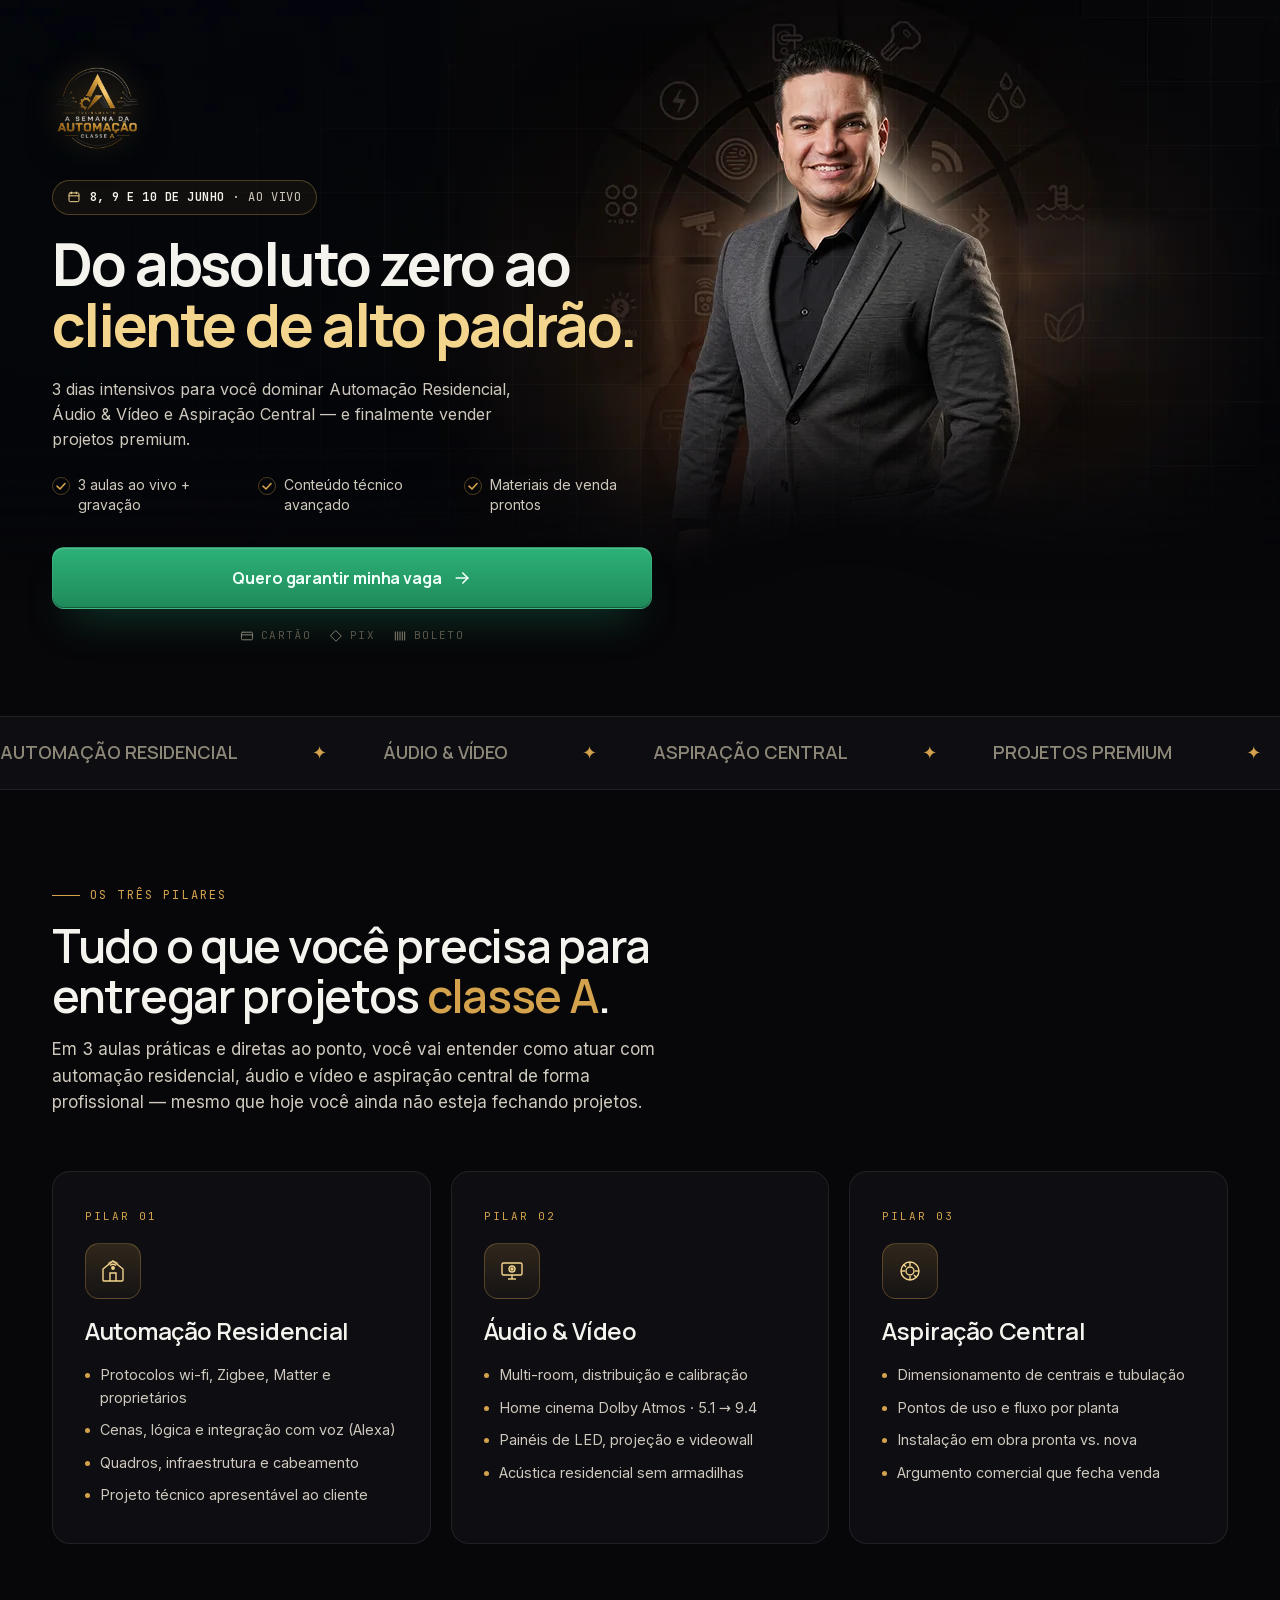
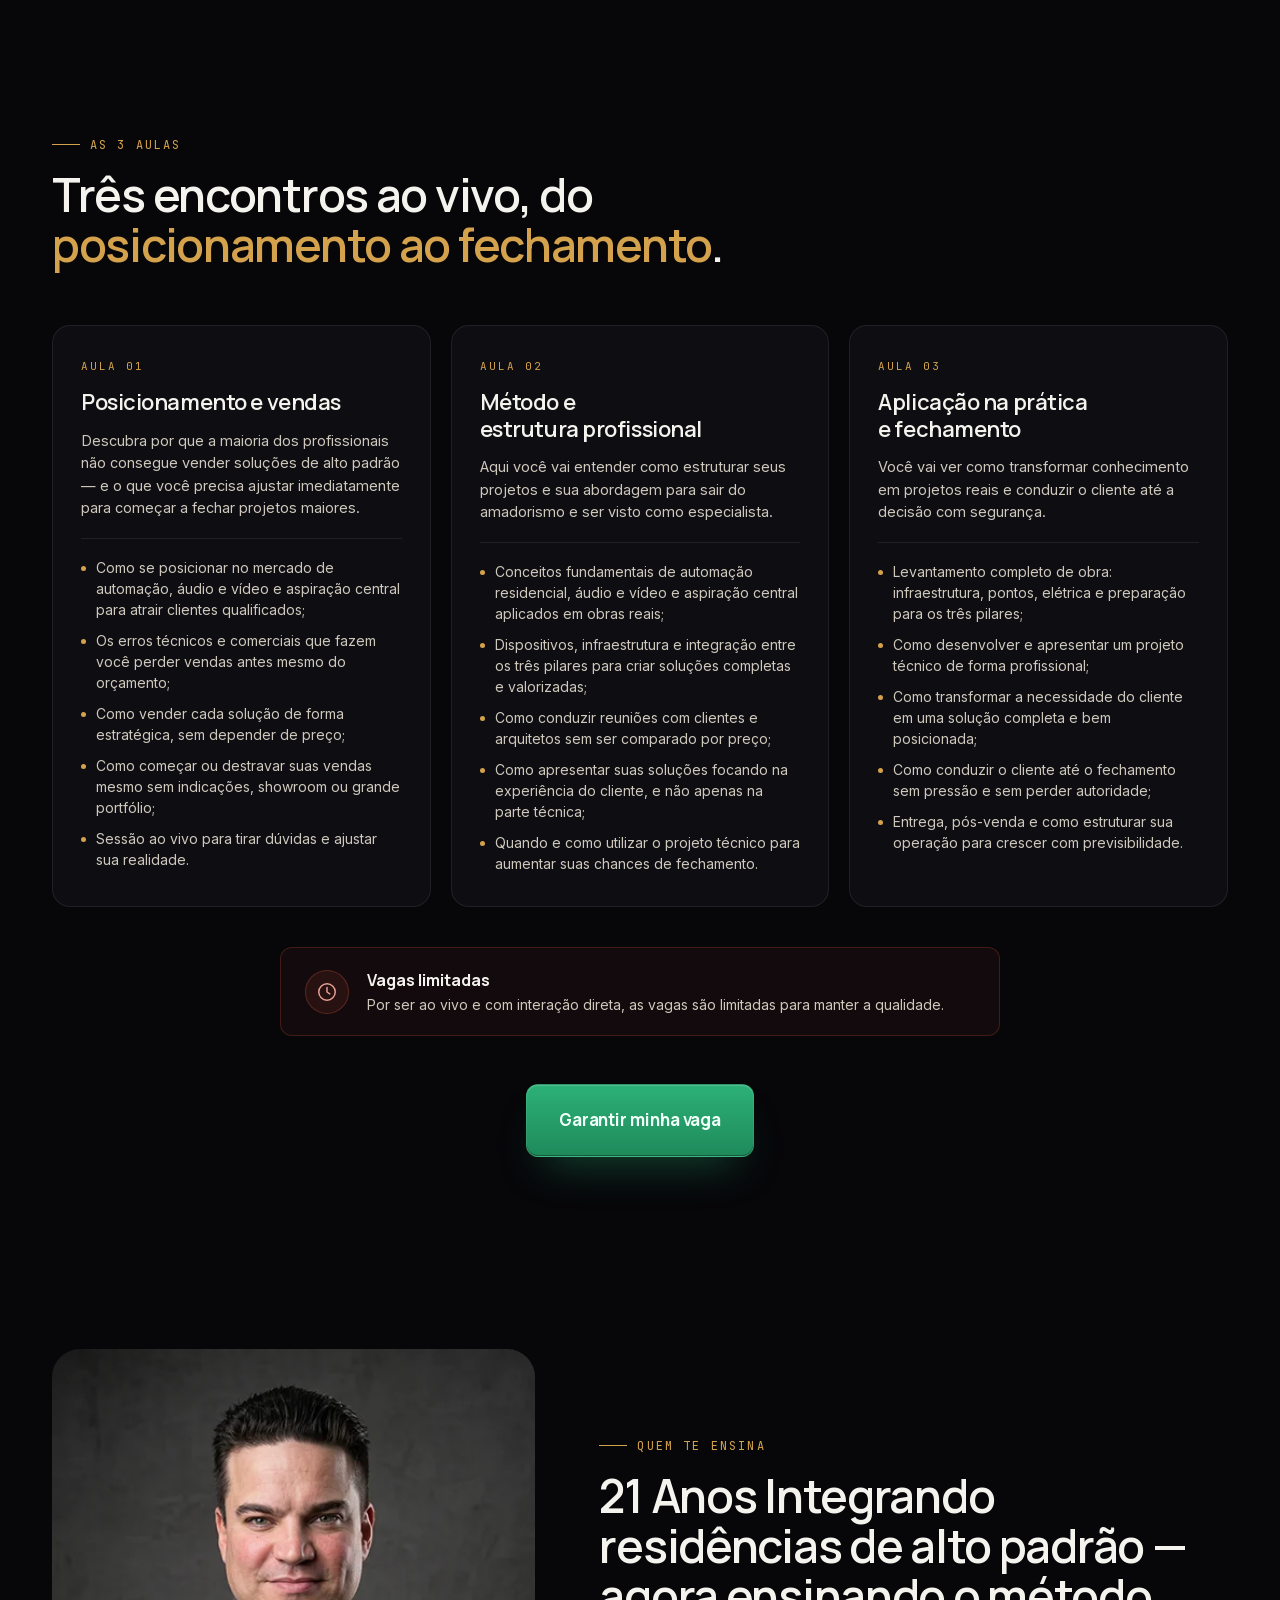
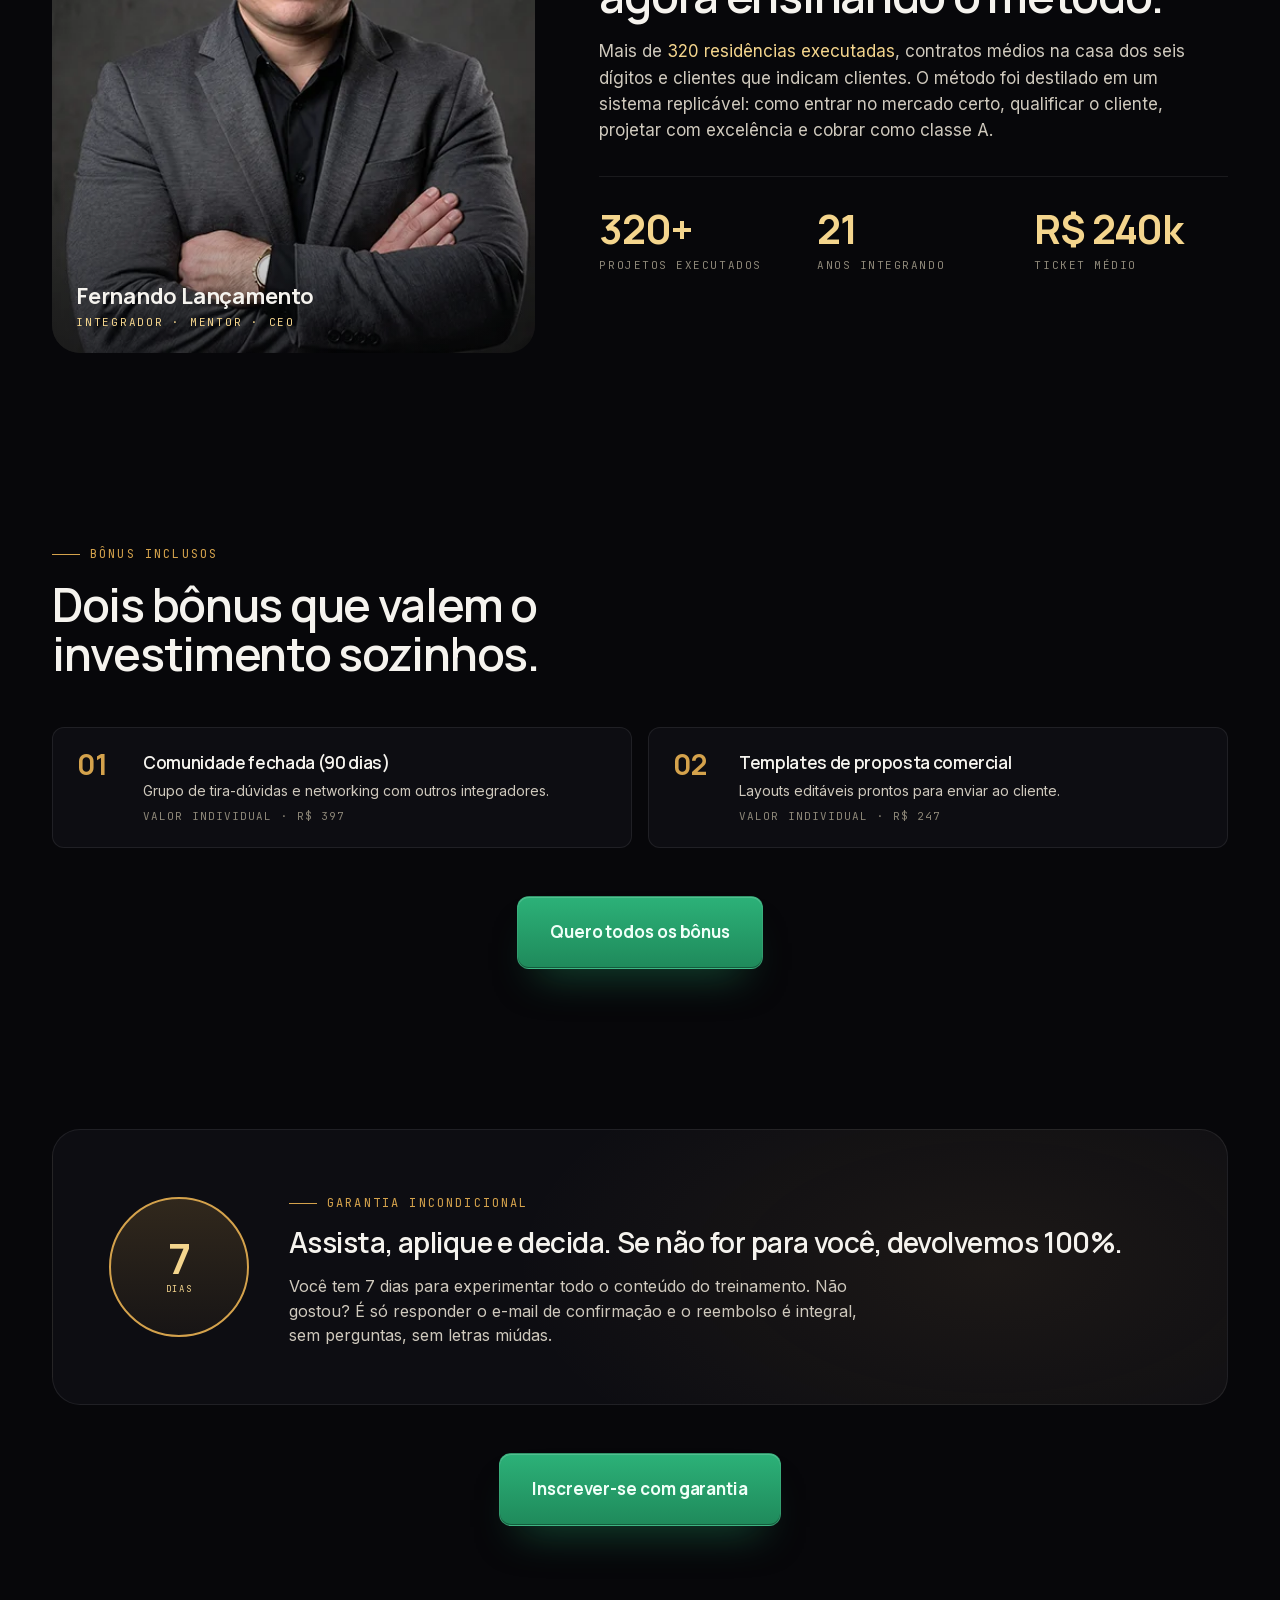
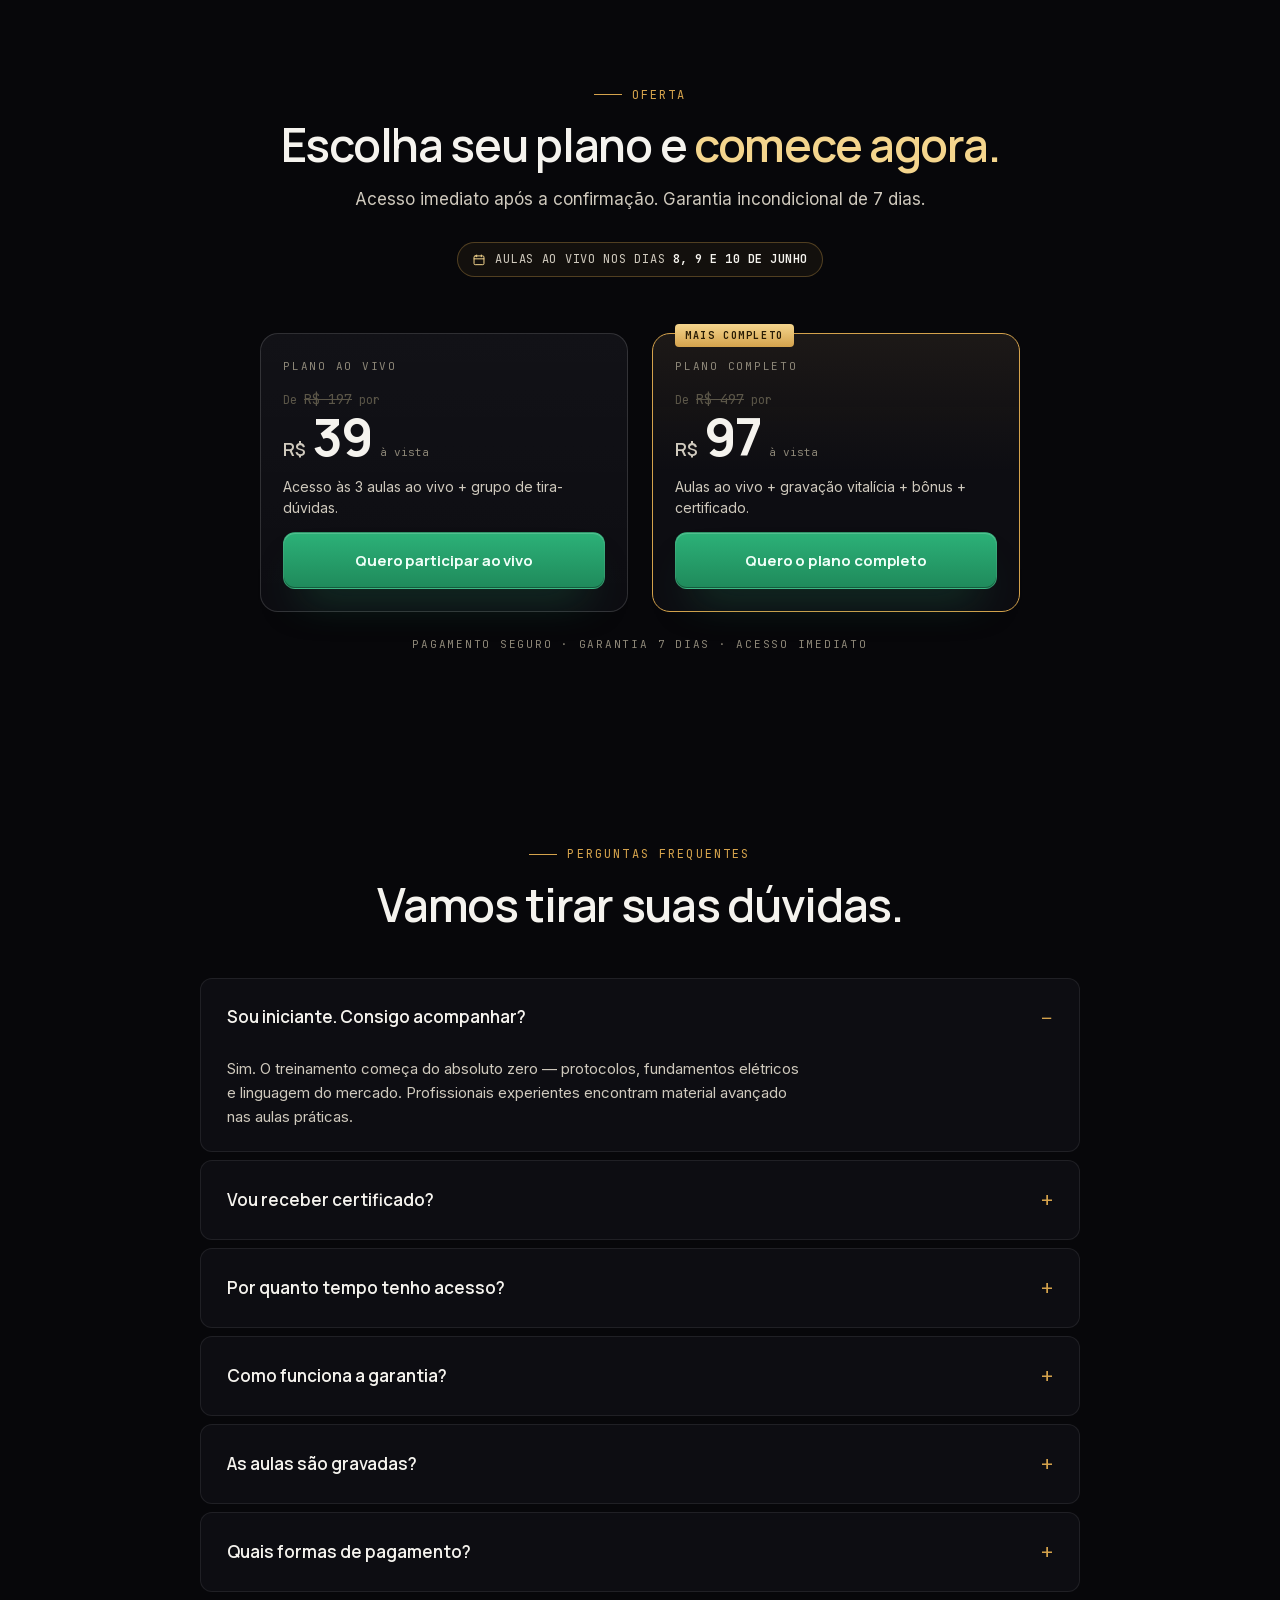
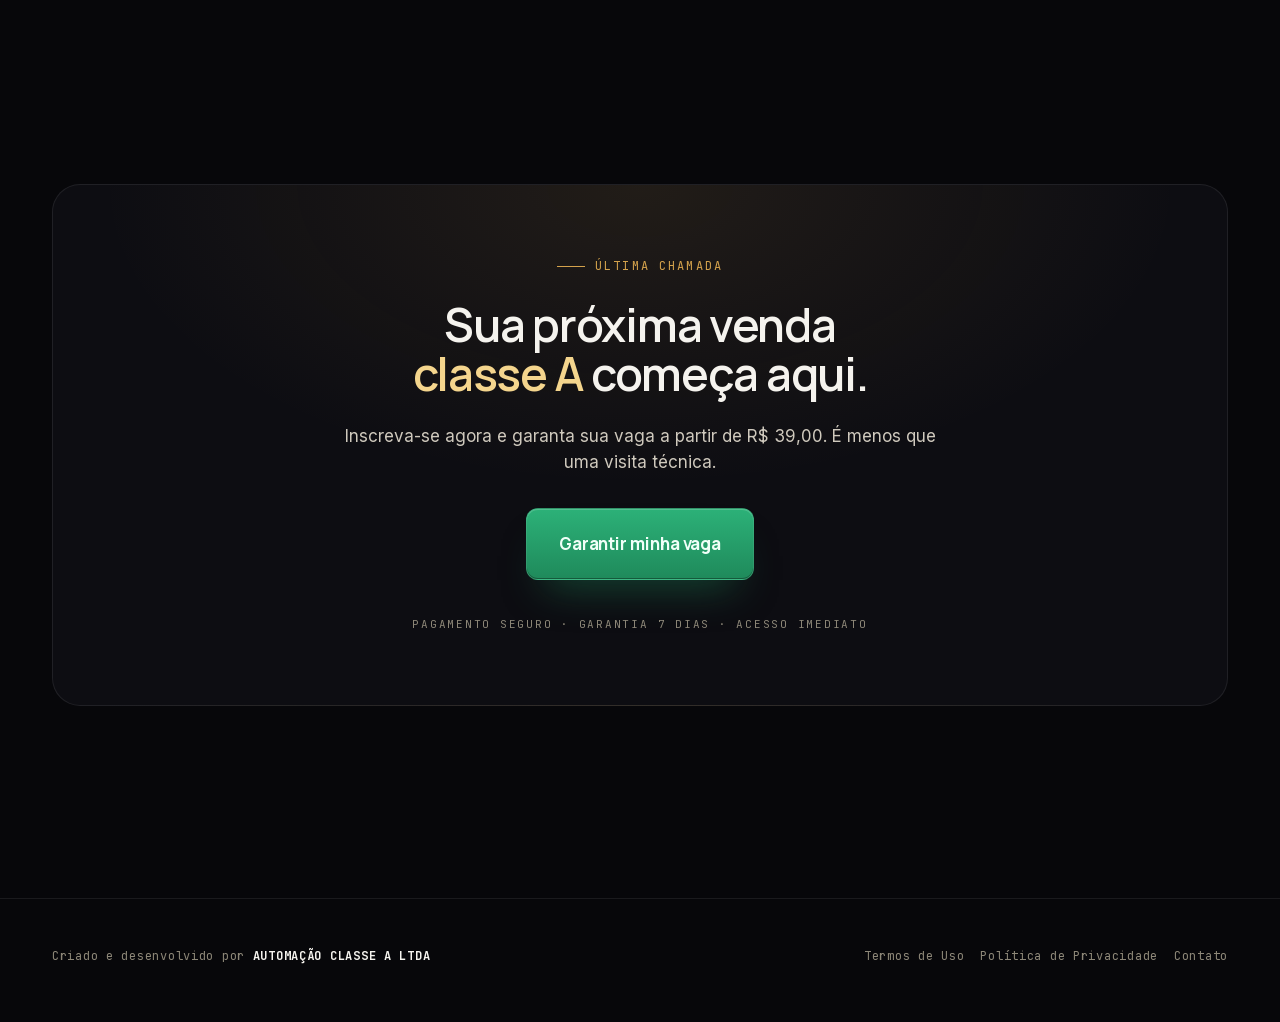
==== index.html @ 204bef61 "chore: update pages and thank you page" ====
<!doctype html>
<html lang="pt-BR" data-theme="dark">

<head>
  <meta charset="utf-8" />
  <meta name="viewport" content="width=device-width, initial-scale=1" />
  <title>Semana da Automação Classe A · Treinamento ao vivo</title>

  <!-- Meta Pixel Code -->
  <script>
    !function (f, b, e, v, n, t, s) {
      if (f.fbq) return; n = f.fbq = function () {
        n.callMethod ?
          n.callMethod.apply(n, arguments) : n.queue.push(arguments)
      };
      if (!f._fbq) f._fbq = n; n.push = n; n.loaded = !0; n.version = '2.0';
      n.queue = []; t = b.createElement(e); t.async = !0;
      t.src = v; s = b.getElementsByTagName(e)[0];
      s.parentNode.insertBefore(t, s)
    }(window, document, 'script',
      'https://connect.facebook.net/en_US/fbevents.js');
    fbq('init', '855034380426900');
    fbq('track', 'PageView');
  </script>
  <noscript><img height="1" width="1" style="display:none"
      src="https://www.facebook.com/tr?id=855034380426900&ev=PageView&noscript=1" alt="" /></noscript>
  <!-- End Meta Pixel Code -->

  <link rel="preload" href="fonts/manrope-latin.woff2" as="font" type="font/woff2" crossorigin />
  <link rel="preload" href="fonts/inter-latin.woff2" as="font" type="font/woff2" crossorigin />
  <link rel="preload" href="fonts/jetbrainsmono-latin.woff2" as="font" type="font/woff2" crossorigin />

  <link rel="stylesheet" href="styles.css" />
</head>

<body>

  <!-- ==================== HERO ==================== -->
  <section class="hero" data-screen-label="01 Hero">
    <div class="hero-bg"></div>
    <div class="hero-grid-overlay"></div>
    <div class="container">
      <div class="hero-inner">

        <div class="hero-copy">
          <div class="hero-top-row">
            <div class="hero-mark">
              <img src="uploads/logo-automacaoclassea.webp" alt="A Semana da Automação Classe A — Treinamento" />
            </div>
          </div>

          <div class="event-date" role="text" aria-label="Datas do evento: 8, 9 e 10 de junho, ao vivo">
            <svg viewBox="0 0 24 24" width="14" height="14" fill="none" stroke="currentColor" stroke-width="1.7"
              stroke-linecap="round" stroke-linejoin="round" aria-hidden="true">
              <rect x="3.5" y="5" width="17" height="15" rx="2" />
              <path d="M3.5 10 H20.5" />
              <path d="M8 3.5 V6.5" />
              <path d="M16 3.5 V6.5" />
            </svg>
            <span><strong>8, 9 e 10 de junho</strong> · ao vivo</span>
          </div>

          <h1 class="hero-title">
            Do absoluto zero ao <span class="gold">cliente de alto padrão.</span>
          </h1>

          <p class="hero-lead">
            3 dias intensivos para você dominar Automação Residencial, Áudio &amp; Vídeo e Aspiração Central — e
            finalmente vender projetos premium.
          </p>

          <ul class="hero-bullets" aria-label="O que você recebe">
            <li>
              <svg width="18" height="18" viewBox="0 0 18 18" fill="none" aria-hidden="true">
                <circle cx="9" cy="9" r="8.5" stroke="currentColor" stroke-opacity="0.35"></circle>
                <path d="M5 9.2 L8 12 L13 6.5" stroke="currentColor" stroke-width="1.6" stroke-linecap="round"
                  stroke-linejoin="round"></path>
              </svg>
              <span>3 aulas ao vivo + gravação</span>
            </li>
            <li>
              <svg width="18" height="18" viewBox="0 0 18 18" fill="none" aria-hidden="true">
                <circle cx="9" cy="9" r="8.5" stroke="currentColor" stroke-opacity="0.35"></circle>
                <path d="M5 9.2 L8 12 L13 6.5" stroke="currentColor" stroke-width="1.6" stroke-linecap="round"
                  stroke-linejoin="round"></path>
              </svg>
              <span>Conteúdo técnico avançado</span>
            </li>
            <li>
              <svg width="18" height="18" viewBox="0 0 18 18" fill="none" aria-hidden="true">
                <circle cx="9" cy="9" r="8.5" stroke="currentColor" stroke-opacity="0.35"></circle>
                <path d="M5 9.2 L8 12 L13 6.5" stroke="currentColor" stroke-width="1.6" stroke-linecap="round"
                  stroke-linejoin="round"></path>
              </svg>
              <span>Materiais de venda prontos</span>
            </li>
          </ul>

          <a href="#oferta" class="btn btn-primary hero-btn">
            <span>Quero garantir minha vaga</span>
            <svg viewBox="0 0 24 24" width="20" height="20" fill="none" stroke="currentColor" stroke-width="2"
              stroke-linecap="round" stroke-linejoin="round" aria-hidden="true">
              <path d="M5 12 H19" />
              <path d="M13 6 L19 12 L13 18" />
            </svg>
          </a>

          <ul class="hero-payments" aria-label="Formas de pagamento">
            <li>
              <svg viewBox="0 0 24 24" width="14" height="14" fill="none" stroke="currentColor" stroke-width="1.6"
                stroke-linecap="round" stroke-linejoin="round" aria-hidden="true">
                <rect x="2.5" y="5.5" width="19" height="13" rx="2" />
                <path d="M2.5 10 H21.5" />
              </svg>
              Cartão
            </li>
            <li>
              <svg viewBox="0 0 24 24" width="14" height="14" fill="none" stroke="currentColor" stroke-width="1.6"
                stroke-linecap="round" stroke-linejoin="round" aria-hidden="true">
                <path d="M12 3 L21 12 L12 21 L3 12 Z" />
              </svg>
              Pix
            </li>
            <li>
              <svg viewBox="0 0 24 24" width="14" height="14" fill="none" stroke="currentColor" stroke-width="1.6"
                stroke-linecap="round" stroke-linejoin="round" aria-hidden="true">
                <path d="M4 5 V19" />
                <path d="M8 5 V19" />
                <path d="M12 5 V19" />
                <path d="M16 5 V19" />
                <path d="M20 5 V19" />
              </svg>
              Boleto
            </li>
          </ul>

        </div>
      </div>
    </div>
  </section>

  <!-- ==================== STRIP ==================== -->
  <div class="strip">
    <div class="strip-track">
      <span class="strip-item">AUTOMAÇÃO RESIDENCIAL</span>
      <span class="strip-item">ÁUDIO &amp; VÍDEO</span>
      <span class="strip-item">ASPIRAÇÃO CENTRAL</span>
      <span class="strip-item">PROJETOS PREMIUM</span>
      <span class="strip-item">CLIENTES ALTO PADRÃO</span>
      <span class="strip-item">INTEGRAÇÃO TÉCNICA</span>
      <span class="strip-item">AUTOMAÇÃO RESIDENCIAL</span>
      <span class="strip-item">ÁUDIO &amp; VÍDEO</span>
      <span class="strip-item">ASPIRAÇÃO CENTRAL</span>
      <span class="strip-item">PROJETOS PREMIUM</span>
      <span class="strip-item">CLIENTES ALTO PADRÃO</span>
      <span class="strip-item">INTEGRAÇÃO TÉCNICA</span>
    </div>
  </div>

  <!-- ==================== PILLARS ==================== -->
  <section class="section" id="pilares" data-screen-label="02 Pilares">
    <div class="container">
      <div class="section-head">
        <span class="eyebrow">Os três pilares</span>
        <h2>Tudo o que você precisa para entregar projetos <span class="gold-soft">classe A</span>.</h2>
        <p class="lead">Em 3 aulas práticas e diretas ao ponto, você vai entender como atuar com automação residencial,
          áudio e vídeo e aspiração central de forma profissional — mesmo que hoje você ainda não esteja fechando
          projetos.</p>
      </div>

      <div class="pillars">

        <div class="pillar">
          <div class="pillar-num">PILAR 01</div>
          <div class="pillar-icon">
            <svg width="28" height="28" viewBox="0 0 28 28" fill="none" stroke="currentColor" stroke-width="1.4">
              <path d="M4 12 L14 4 L24 12 V23 a1 1 0 0 1 -1 1 H5 a1 1 0 0 1 -1 -1 z"></path>
              <path d="M11 24 V16 H17 V24"></path>
              <circle cx="14" cy="11" r="1.2" fill="currentColor"></circle>
              <path d="M11 8.5 q3 -2.5 6 0"></path>
              <path d="M9 6.5 q5 -4 10 0" opacity="0.6"></path>
            </svg>
          </div>
          <h3>Automação Residencial</h3>
          <ul>
            <li>Protocolos wi-fi, Zigbee, Matter e proprietários</li>
            <li>Cenas, lógica e integração com voz (Alexa)</li>
            <li>Quadros, infraestrutura e cabeamento</li>
            <li>Projeto técnico apresentável ao cliente</li>
          </ul>
        </div>

        <div class="pillar">
          <div class="pillar-num">PILAR 02</div>
          <div class="pillar-icon">
            <svg width="28" height="28" viewBox="0 0 28 28" fill="none" stroke="currentColor" stroke-width="1.4">
              <rect x="4" y="6" width="20" height="12" rx="1.5"></rect>
              <path d="M10 22 H18"></path>
              <path d="M14 18 V22"></path>
              <circle cx="14" cy="12" r="3"></circle>
              <path d="M14 12 m-1 0 a1 1 0 1 0 2 0 a1 1 0 1 0 -2 0" fill="currentColor"></path>
            </svg>
          </div>
          <h3>Áudio &amp; Vídeo</h3>
          <ul>
            <li>Multi-room, distribuição e calibração</li>
            <li>Home cinema Dolby Atmos · 5.1 → 9.4</li>
            <li>Painéis de LED, projeção e videowall</li>
            <li>Acústica residencial sem armadilhas</li>
          </ul>
        </div>

        <div class="pillar">
          <div class="pillar-num">PILAR 03</div>
          <div class="pillar-icon">
            <svg width="28" height="28" viewBox="0 0 28 28" fill="none" stroke="currentColor" stroke-width="1.4">
              <circle cx="14" cy="14" r="9"></circle>
              <circle cx="14" cy="14" r="4"></circle>
              <path d="M14 5 V9"></path>
              <path d="M14 19 V23"></path>
              <path d="M5 14 H9"></path>
              <path d="M19 14 H23"></path>
              <path d="M7.5 7.5 L10 10"></path>
              <path d="M18 18 L20.5 20.5"></path>
            </svg>
          </div>
          <h3>Aspiração Central</h3>
          <ul>
            <li>Dimensionamento de centrais e tubulação</li>
            <li>Pontos de uso e fluxo por planta</li>
            <li>Instalação em obra pronta vs. nova</li>
            <li>Argumento comercial que fecha venda</li>
          </ul>
        </div>

      </div>
    </div>
  </section>

  <!-- ==================== AULAS ==================== -->
  <section class="section" id="aulas" data-screen-label="03 Aulas">
    <div class="container">
      <div class="section-head">
        <span class="eyebrow">As 3 aulas</span>
        <h2>Três encontros ao vivo, do <span class="gold-soft">posicionamento ao fechamento</span>.</h2>
      </div>

      <div class="aulas">

        <article class="aula">
          <div class="aula-num">AULA 01</div>
          <h3>Posicionamento e vendas</h3>
          <p class="aula-lead">
            Descubra por que a maioria dos profissionais não consegue vender soluções de alto padrão — e o que você
            precisa ajustar imediatamente para começar a fechar projetos maiores.
          </p>
          <ul>
            <li>Como se posicionar no mercado de automação, áudio e vídeo e aspiração central para atrair clientes
              qualificados;</li>
            <li>Os erros técnicos e comerciais que fazem você perder vendas antes mesmo do orçamento;</li>
            <li>Como vender cada solução de forma estratégica, sem depender de preço;</li>
            <li>Como começar ou destravar suas vendas mesmo sem indicações, showroom ou grande portfólio;</li>
            <li>Sessão ao vivo para tirar dúvidas e ajustar sua realidade.</li>
          </ul>
        </article>

        <article class="aula">
          <div class="aula-num">AULA 02</div>
          <h3>Método e estrutura profissional</h3>
          <p class="aula-lead">
            Aqui você vai entender como estruturar seus projetos e sua abordagem para sair do amadorismo e ser visto
            como especialista.
          </p>
          <ul>
            <li>Conceitos fundamentais de automação residencial, áudio e vídeo e aspiração central aplicados em obras
              reais;</li>
            <li>Dispositivos, infraestrutura e integração entre os três pilares para criar soluções completas e
              valorizadas;</li>
            <li>Como conduzir reuniões com clientes e arquitetos sem ser comparado por preço;</li>
            <li>Como apresentar suas soluções focando na experiência do cliente, e não apenas na parte técnica;</li>
            <li>Quando e como utilizar o projeto técnico para aumentar suas chances de fechamento.</li>
          </ul>
        </article>

        <article class="aula">
          <div class="aula-num">AULA 03</div>
          <h3>Aplicação na prática e fechamento</h3>
          <p class="aula-lead">
            Você vai ver como transformar conhecimento em projetos reais e conduzir o cliente até a decisão com
            segurança.
          </p>
          <ul>
            <li>Levantamento completo de obra: infraestrutura, pontos, elétrica e preparação para os três pilares;</li>
            <li>Como desenvolver e apresentar um projeto técnico de forma profissional;</li>
            <li>Como transformar a necessidade do cliente em uma solução completa e bem posicionada;</li>
            <li>Como conduzir o cliente até o fechamento sem pressão e sem perder autoridade;</li>
            <li>Entrega, pós-venda e como estruturar sua operação para crescer com previsibilidade.</li>
          </ul>
        </article>

      </div>

      <div class="vagas-limitadas" role="note">
        <div class="vagas-icon" aria-hidden="true">
          <svg width="22" height="22" viewBox="0 0 24 24" fill="none" stroke="currentColor" stroke-width="1.6"
            stroke-linecap="round" stroke-linejoin="round">
            <circle cx="12" cy="12" r="9" />
            <path d="M12 7 V12 L15 14" />
          </svg>
        </div>
        <div>
          <strong>Vagas limitadas</strong>
          <p>Por ser ao vivo e com interação direta, as vagas são limitadas para manter a qualidade.</p>
        </div>
      </div>

      <div class="section-cta">
        <a href="#oferta" class="btn btn-primary btn-lg">Garantir minha vaga</a>
      </div>
    </div>
  </section>

  <!-- ==================== ABOUT ==================== -->
  <section class="section" data-screen-label="04 Sobre">
    <div class="container">
      <div class="about-grid">
        <div class="instructor-stage square">
          <img class="instructor-img" src="uploads/fernando-almeida-automacoes-classe-a.webp" alt="Fernando Almeida" />
          <div class="instructor-caption">
            <div>
              <div class="name">Fernando Lançamento</div>
              <div class="title">Integrador · Mentor · CEO</div>
            </div>
          </div>
        </div>

        <div>
          <span class="eyebrow">Quem te ensina</span>
          <h2 style="margin-top: 16px;">21 Anos Integrando residências de alto padrão — agora ensinando o método.</h2>
          <p class="lead" style="margin-top: 18px;">
            Mais de <span class="gold">320 residências executadas</span>, contratos médios na casa dos seis dígitos e
            clientes que indicam clientes. O método foi destilado em um sistema replicável: como entrar no mercado
            certo, qualificar o cliente, projetar com excelência e cobrar como classe A.
          </p>
          <div class="stats">
            <div class="stat">
              <div class="v">320+</div>
              <div class="l">Projetos executados</div>
            </div>
            <div class="stat">
              <div class="v">21</div>
              <div class="l">Anos integrando</div>
            </div>
            <div class="stat">
              <div class="v">R$ 240k</div>
              <div class="l">Ticket médio</div>
            </div>
          </div>
        </div>
      </div>
    </div>
  </section>

  <!-- ==================== BONUS ==================== -->
  <section class="section" data-screen-label="05 Bônus">
    <div class="container">
      <div class="section-head">
        <span class="eyebrow">Bônus inclusos</span>
        <h2>Dois bônus que valem o investimento sozinhos.</h2>
      </div>
      <div class="bonus-grid">

        <div class="bonus">
          <div class="bonus-num">01</div>
          <div>
            <h4>Comunidade fechada (90 dias)</h4>
            <p style="font-size: 14px; color: var(--fg-1);">Grupo de tira-dúvidas e networking com outros integradores.
            </p>
            <div class="val">VALOR INDIVIDUAL · R$ 397</div>
          </div>
        </div>

        <div class="bonus">
          <div class="bonus-num">02</div>
          <div>
            <h4>Templates de proposta comercial</h4>
            <p style="font-size: 14px; color: var(--fg-1);">Layouts editáveis prontos para enviar ao cliente.</p>
            <div class="val">VALOR INDIVIDUAL · R$ 247</div>
          </div>
        </div>

      </div>
      <div class="section-cta">
        <a href="#oferta" class="btn btn-primary btn-lg">Quero todos os bônus</a>
      </div>
    </div>
  </section>

  <!-- ==================== GUARANTEE ==================== -->
  <section class="section section-tight" data-screen-label="06 Garantia">
    <div class="container">
      <div class="guarantee">
        <div class="seal">
          <div class="num">7</div>
          <div class="word">Dias</div>
        </div>
        <div>
          <span class="eyebrow">Garantia incondicional</span>
          <h3 style="margin-top: 14px; font-size: 28px;">Assista, aplique e decida. Se não for para você, devolvemos
            100%.</h3>
          <p style="margin-top: 14px; color: var(--fg-1); max-width: 60ch;">
            Você tem 7 dias para experimentar todo o conteúdo do treinamento. Não gostou? É só responder o e-mail de
            confirmação e o reembolso é integral, sem perguntas, sem letras miúdas.
          </p>
        </div>
      </div>
      <div class="section-cta">
        <a href="#oferta" class="btn btn-primary btn-lg">Inscrever-se com garantia</a>
      </div>
    </div>
  </section>

  <!-- ==================== OFERTA ==================== -->
  <section class="section" id="oferta" data-screen-label="07 Oferta">
    <div class="container">
      <div class="section-head center">
        <span class="eyebrow">Oferta</span>
        <h2>Escolha seu plano e <span class="gold">comece agora.</span></h2>
        <p class="lead" style="text-align: center; margin-left: auto; margin-right: auto;">
          Acesso imediato após a confirmação. Garantia incondicional de 7 dias.
        </p>
        <div class="event-date event-date--center" role="text" aria-label="Datas do evento: 8, 9 e 10 de junho, ao vivo">
          <svg viewBox="0 0 24 24" width="14" height="14" fill="none" stroke="currentColor" stroke-width="1.7"
            stroke-linecap="round" stroke-linejoin="round" aria-hidden="true">
            <rect x="3.5" y="5" width="17" height="15" rx="2" />
            <path d="M3.5 10 H20.5" />
            <path d="M8 3.5 V6.5" />
            <path d="M16 3.5 V6.5" />
          </svg>
          <span>Aulas ao vivo nos dias <strong>8, 9 e 10 de junho</strong></span>
        </div>
      </div>

      <div class="offer-section-stack">
        <div class="offer-card">
          <div class="label">Plano Ao Vivo</div>
          <div>
            <div style="font-family: var(--font-mono); font-size: 12px; color: var(--fg-3);">
              De <span class="price-from">R$ 197</span> por
            </div>
            <div class="price-row">
              <span class="price-currency">R$</span>
              <span class="price">39</span>
              <span class="price-suffix">à vista</span>
            </div>
          </div>
          <div class="summary">Acesso às 3 aulas ao vivo + grupo de tira-dúvidas.</div>
          <a href="https://pay.hotmart.com/F105668949Q?checkoutMode=10" target="_blank" rel="noopener noreferrer" class="btn btn-primary btn-block">Quero participar ao vivo</a>
        </div>

        <div class="offer-card featured">
          <div class="label">Plano Completo</div>
          <div>
            <div style="font-family: var(--font-mono); font-size: 12px; color: var(--fg-3);">
              De <span class="price-from">R$ 497</span> por
            </div>
            <div class="price-row">
              <span class="price-currency">R$</span>
              <span class="price">97</span>
              <span class="price-suffix">à vista</span>
            </div>
          </div>
          <div class="summary">Aulas ao vivo + gravação vitalícia + bônus + certificado.</div>
          <a href="https://pay.hotmart.com/R103077175B?checkoutMode=10" target="_blank" rel="noopener noreferrer" class="btn btn-primary btn-block">Quero o plano completo</a>
        </div>
      </div>

      <div
        style="text-align: center; margin-top: 24px; font-family: var(--font-mono); font-size: 11px; letter-spacing: 0.16em; text-transform: uppercase; color: var(--fg-2);">
        Pagamento seguro · Garantia 7 dias · Acesso imediato
      </div>
    </div>
  </section>

  <!-- ==================== FAQ ==================== -->
  <section class="section" id="faq" data-screen-label="07 FAQ">
    <div class="container">
      <div class="section-head center">
        <span class="eyebrow">Perguntas frequentes</span>
        <h2>Vamos tirar suas dúvidas.</h2>
      </div>
      <div class="faq-list">

        <details class="faq" open>
          <summary>Sou iniciante. Consigo acompanhar?</summary>
          <div class="answer">Sim. O treinamento começa do absoluto zero — protocolos, fundamentos elétricos e linguagem
            do mercado. Profissionais experientes encontram material avançado nas aulas práticas.</div>
        </details>

        <details class="faq">
          <summary>Vou receber certificado?</summary>
          <div class="answer">Sim, certificado digital com sua participação registrada após assistir às três aulas.
          </div>
        </details>

        <details class="faq">
          <summary>Por quanto tempo tenho acesso?</summary>
          <div class="answer">Acesso durante a semana de transmissão das 3 aulas ao vivo, incluindo o grupo de
            tira-dúvidas no período.</div>
        </details>

        <details class="faq">
          <summary>Como funciona a garantia?</summary>
          <div class="answer">Garantia incondicional de 7 dias. Basta solicitar o reembolso por e-mail e devolvemos o
            valor integral.</div>
        </details>

        <details class="faq">
          <summary>As aulas são gravadas?</summary>
          <div class="answer">As aulas são transmitidas ao vivo. Por isso priorize a participação em tempo real para
            tirar dúvidas e aproveitar a interação direta.</div>
        </details>

        <details class="faq">
          <summary>Quais formas de pagamento?</summary>
          <div class="answer">Cartão de crédito (até 12x), Pix e boleto bancário. A partir de R$ 39,00.</div>
        </details>

      </div>
    </div>
  </section>

  <!-- ==================== FINAL CTA ==================== -->
  <section class="section" data-screen-label="08 CTA Final">
    <div class="container">
      <div class="final-cta">
        <span class="eyebrow">Última chamada</span>
        <h2 style="max-width: 20ch;">Sua próxima venda <span class="gold">classe A</span> começa aqui.</h2>
        <p class="lead" style="text-align: center;">
          Inscreva-se agora e garanta sua vaga a partir de R$ 39,00. É menos que uma visita técnica.
        </p>
        <div class="ctas">
          <a href="#oferta" class="btn btn-primary btn-lg">Garantir minha vaga</a>
        </div>
        <div
          style="font-family: var(--font-mono); font-size: 11px; letter-spacing: 0.16em; text-transform: uppercase; color: var(--fg-2); margin-top: 12px;">
          Pagamento seguro · Garantia 7 dias · Acesso imediato
        </div>
      </div>
    </div>
  </section>

  <!-- ==================== FOOTER ==================== -->
  <footer>
    <div class="container">
      <div class="row">
        <div>
          Criado e desenvolvido por <strong style="color: var(--fg-0);">AUTOMAÇÃO CLASSE A LTDA</strong>
        </div>
        <div class="row-flex">
          <a href="#">Termos de Uso</a>
          <a href="#">Política de Privacidade</a>
          <a href="#">Contato</a>
        </div>
      </div>
    </div>
  </footer>

</body>

</html>
---- styles.css ----
/* =========================================================
   Semana da Automação Classe A — Sales Page
   Design System
   ========================================================= */

/* Local fonts — variable woff2 (latin subset) hospedadas no domínio */
@font-face {
  font-family: "Inter";
  font-style: normal;
  font-weight: 100 900;
  font-display: swap;
  src: url("fonts/inter-latin.woff2") format("woff2");
  unicode-range: U+0000-00FF, U+0131, U+0152-0153, U+02BB-02BC, U+02C6, U+02DA, U+02DC, U+0304, U+0308, U+0329, U+2000-206F, U+20AC, U+2122, U+2191, U+2193, U+2212, U+2215, U+FEFF, U+FFFD;
}
@font-face {
  font-family: "Manrope";
  font-style: normal;
  font-weight: 100 900;
  font-display: swap;
  src: url("fonts/manrope-latin.woff2") format("woff2");
  unicode-range: U+0000-00FF, U+0131, U+0152-0153, U+02BB-02BC, U+02C6, U+02DA, U+02DC, U+0304, U+0308, U+0329, U+2000-206F, U+20AC, U+2122, U+2191, U+2193, U+2212, U+2215, U+FEFF, U+FFFD;
}
@font-face {
  font-family: "JetBrains Mono";
  font-style: normal;
  font-weight: 100 900;
  font-display: swap;
  src: url("fonts/jetbrainsmono-latin.woff2") format("woff2");
  unicode-range: U+0000-00FF, U+0131, U+0152-0153, U+02BB-02BC, U+02C6, U+02DA, U+02DC, U+0304, U+0308, U+0329, U+2000-206F, U+20AC, U+2122, U+2191, U+2193, U+2212, U+2215, U+FEFF, U+FFFD;
}

:root {
  /* Palette — premium dark with warm gold accent */
  --bg-0: #07070a;
  --bg-1: #0d0d12;
  --bg-2: #14141b;
  --bg-3: #1c1c26;
  --line: rgba(255, 255, 255, 0.08);
  --line-strong: rgba(255, 255, 255, 0.14);

  --fg-0: #f5f3ee;
  --fg-1: #cfc9bd;
  --fg-2: #8d8778;
  --fg-3: #5b5648;

  --gold-0: #f4d58d;
  --gold-1: #d4a24c;
  --gold-2: #a87623;
  --gold-glow: rgba(212, 162, 76, 0.35);

  --accent: #1f8a5b;       /* deep emerald — CTA */
  --accent-hi: #2cb178;
  --danger: #c14b3a;

  /* Typography */
  --font-display: "Manrope", system-ui, -apple-system, sans-serif;
  --font-body: "Inter", system-ui, -apple-system, sans-serif;
  --font-mono: "JetBrains Mono", ui-monospace, "SF Mono", monospace;

  /* Spacing scale */
  --s-1: 4px;
  --s-2: 8px;
  --s-3: 12px;
  --s-4: 16px;
  --s-5: 24px;
  --s-6: 32px;
  --s-7: 48px;
  --s-8: 64px;
  --s-9: 96px;
  --s-10: 128px;

  --r-sm: 6px;
  --r-md: 12px;
  --r-lg: 18px;
  --r-xl: 28px;

  --shadow-card: 0 1px 0 rgba(255,255,255,0.04) inset, 0 30px 60px -30px rgba(0,0,0,0.6);
  --shadow-cta: 0 1px 0 rgba(255,255,255,0.18) inset, 0 -1px 0 rgba(0,0,0,0.35) inset, 0 24px 40px -20px rgba(31,138,91,0.55);
}

/* Light theme override (toggleable) */
:root[data-theme="light"] {
  --bg-0: #f7f5f0;
  --bg-1: #ffffff;
  --bg-2: #f1ede4;
  --bg-3: #e7e1d3;
  --line: rgba(0, 0, 0, 0.08);
  --line-strong: rgba(0, 0, 0, 0.16);
  --fg-0: #181613;
  --fg-1: #3a352c;
  --fg-2: #6b6557;
  --fg-3: #94907f;
  --shadow-card: 0 1px 0 rgba(255,255,255,0.6) inset, 0 30px 60px -30px rgba(0,0,0,0.18);
}

* { box-sizing: border-box; }

html, body {
  width: 100%;
  overflow-x: hidden;
}

html, body {
  margin: 0;
  padding: 0;
  background: var(--bg-0);
  color: var(--fg-0);
  font-family: var(--font-body);
  font-size: 16px;
  line-height: 1.55;
  -webkit-font-smoothing: antialiased;
  text-rendering: optimizeLegibility;
}

html { scroll-behavior: smooth; }
#oferta { scroll-margin-top: 24px; }

img { max-width: 100%; display: block; }

a { color: inherit; text-decoration: none; }

/* ==================== Layout ==================== */
.container {
  width: 100%;
  max-width: 1240px;
  margin: 0 auto;
  padding: 0 32px;
}

.section {
  padding: var(--s-9) 0;
  position: relative;
}

.section-tight { padding: var(--s-8) 0; }

/* ==================== Type ==================== */
.eyebrow {
  font-family: var(--font-mono);
  font-size: 12px;
  letter-spacing: 0.18em;
  text-transform: uppercase;
  color: var(--gold-1);
  display: inline-flex;
  align-items: center;
  gap: 10px;
}
.eyebrow::before {
  content: "";
  width: 28px;
  height: 1px;
  background: var(--gold-1);
}

h1, h2, h3, h4 {
  font-family: var(--font-display);
  font-weight: 600;
  letter-spacing: -0.02em;
  margin: 0;
  color: var(--fg-0);
  text-wrap: balance;
}

h1 {
  font-size: clamp(34px, 3.8vw, 54px);
  line-height: 1.05;
  letter-spacing: -0.032em;
  font-weight: 700;
}

h2 {
  font-size: clamp(30px, 3.6vw, 46px);
  line-height: 1.08;
  letter-spacing: -0.028em;
}

h3 {
  font-size: clamp(20px, 1.6vw, 24px);
  line-height: 1.2;
}

p { margin: 0; color: var(--fg-1); }

.lead {
  font-size: clamp(17px, 1.3vw, 19px);
  line-height: 1.55;
  color: var(--fg-1);
  max-width: 56ch;
}

.gold { color: var(--gold-0); }
.gold-soft { color: var(--gold-1); }

/* ==================== Buttons ==================== */
.btn {
  display: inline-flex;
  align-items: center;
  justify-content: center;
  gap: 10px;
  padding: 18px 28px;
  border-radius: var(--r-md);
  font-family: var(--font-display);
  font-weight: 700;
  font-size: 16px;
  letter-spacing: -0.005em;
  border: 1px solid transparent;
  cursor: pointer;
  transition: transform 0.15s ease, box-shadow 0.2s ease, background 0.2s ease;
  text-align: center;
}

.btn-primary {
  background: linear-gradient(180deg, var(--accent-hi) 0%, var(--accent) 100%);
  color: #f0fff8;
  border-color: rgba(255,255,255,0.08);
  box-shadow: var(--shadow-cta);
}
.btn-primary:hover { transform: translateY(-1px); }
.btn-primary:active { transform: translateY(0); }

.btn-ghost {
  background: transparent;
  color: var(--fg-0);
  border-color: var(--line-strong);
}
.btn-ghost:hover { background: var(--bg-2); }

.btn-gold {
  background: linear-gradient(180deg, var(--gold-0) 0%, var(--gold-1) 100%);
  color: #2a1d05;
}

.btn-block { width: 100%; }
.btn-lg { padding: 22px 32px; font-size: 17px; }

/* ==================== Helpers ==================== */
.divider {
  height: 1px;
  background: linear-gradient(90deg, transparent, var(--line-strong), transparent);
  border: 0;
}

.tag {
  display: inline-flex;
  align-items: center;
  gap: 8px;
  padding: 6px 12px;
  border-radius: 999px;
  font-family: var(--font-mono);
  font-size: 11px;
  letter-spacing: 0.1em;
  text-transform: uppercase;
  color: var(--fg-1);
  background: var(--bg-2);
  border: 1px solid var(--line);
}

.dot {
  width: 6px;
  height: 6px;
  border-radius: 50%;
  background: var(--accent-hi);
  box-shadow: 0 0 0 4px rgba(44, 177, 120, 0.18);
  animation: pulse 1.8s ease-in-out infinite;
}
@keyframes pulse {
  0%, 100% { opacity: 1; }
  50% { opacity: 0.4; }
}

.card {
  background: var(--bg-1);
  border: 1px solid var(--line);
  border-radius: var(--r-lg);
  padding: var(--s-6);
  box-shadow: var(--shadow-card);
}

/* ==================== Hero ==================== */
.hero {
  position: relative;
  padding-top: 64px;
  padding-bottom: 72px;
  overflow: hidden;
  isolation: isolate;
}

.hero-bg {
  position: absolute;
  inset: 0;
  z-index: -1;
  background-color: var(--bg-0);
  background-image: url("uploads/fundo-topo-desktop.webp");
  background-repeat: no-repeat;
  background-position: top center;
  background-size: auto;
}
@media (max-width: 820px) {
  .hero-bg {
    background-image: url("uploads/fundo-topo-mobile.webp");
    background-repeat: no-repeat;
    background-position: top center;
    background-size: auto;
  }
}

.hero-grid-overlay {
  position: absolute;
  inset: 0;
  z-index: -1;
  background-image:
    linear-gradient(rgba(255,255,255,0.025) 1px, transparent 1px),
    linear-gradient(90deg, rgba(255,255,255,0.025) 1px, transparent 1px);
  background-size: 64px 64px;
  mask-image: radial-gradient(ellipse 70% 60% at 50% 40%, black 30%, transparent 80%);
}

.hero-inner {
  display: block;
  max-width: 600px;
}

@media (max-width: 820px) {
  .hero { padding-top: 250px; }
  .hero-inner { max-width: 100%; }
}

/* Left column: instrutor */
.instructor-stage {
  position: relative;
  aspect-ratio: 4 / 5;
  isolation: isolate;
  border-radius: var(--r-xl);
  overflow: hidden;
  max-width: 460px;
  width: 100%;
  margin: 0 auto;
}

/* Photo with no hard frame — integrates via fade */
.instructor-stage .instructor-img {
  position: absolute;
  inset: 0;
  width: 100%;
  height: 100%;
  object-fit: cover;
  object-position: center 18%;
  z-index: 2;
}

/* Soft orange glow extending beyond photo edges */
.instructor-stage::before {
  content: "";
  position: absolute;
  inset: -10%;
  background: radial-gradient(ellipse 60% 60% at 50% 50%, rgba(212, 130, 50, 0.22), transparent 70%);
  z-index: 1;
  pointer-events: none;
  filter: blur(20px);
}

/* Edge fade — blends photo bg into hero bg */
.instructor-stage::after {
  content: "";
  position: absolute;
  inset: 0;
  z-index: 3;
  background:
    radial-gradient(ellipse 100% 100% at 50% 45%, transparent 50%, rgba(7,7,10,0.55) 95%),
    linear-gradient(180deg, transparent 65%, rgba(7,7,10,0.6) 100%);
  pointer-events: none;
}

/* Square version for About — uses 4:5 portrait to match natural photo ratio */
.instructor-stage.square {
  aspect-ratio: 4 / 5;
  max-width: none;
}
.instructor-stage.square .instructor-img {
  object-fit: cover;
  object-position: center top;
}
.instructor-stage.square::before { display: none; }
.instructor-stage.square::after {
  background:
    linear-gradient(180deg, transparent 70%, rgba(7,7,10,0.4) 100%);
}

/* Caption — sits over the fade */
.instructor-caption {
  position: absolute;
  left: 0; right: 0; bottom: 0;
  z-index: 4;
  padding: 22px 24px;
  display: flex;
  justify-content: space-between;
  align-items: flex-end;
  gap: 16px;
  pointer-events: none;
}
.instructor-caption .name {
  font-family: var(--font-display);
  font-size: 22px;
  font-weight: 700;
  color: var(--fg-0);
  letter-spacing: -0.01em;
  line-height: 1.1;
}
.instructor-caption .title {
  font-family: var(--font-mono);
  font-size: 11px;
  letter-spacing: 0.16em;
  text-transform: uppercase;
  color: var(--gold-0);
  margin-top: 6px;
}
.instructor-caption .badge {
  background: rgba(7,7,10,0.7);
  backdrop-filter: blur(8px);
  border: 1px solid var(--gold-2);
  padding: 6px 10px;
  border-radius: 4px;
  font-family: var(--font-mono);
  font-size: 10px;
  letter-spacing: 0.18em;
  text-transform: uppercase;
  color: var(--gold-0);
  white-space: nowrap;
}

.instructor-frame-corners::before,
.instructor-frame-corners::after,
.instructor-stage > .corner-tl,
.instructor-stage > .corner-br {
  content: "";
  position: absolute;
  width: 32px;
  height: 32px;
  border: 1.5px solid var(--gold-1);
  z-index: 2;
}
.corner-tl { top: 16px; left: 16px; border-right: 0; border-bottom: 0; }
.corner-tr { top: 16px; right: 16px; border-left: 0; border-bottom: 0; }
.corner-bl { bottom: 16px; left: 16px; border-right: 0; border-top: 0; }
.corner-br { bottom: 16px; right: 16px; border-left: 0; border-top: 0; }

.instructor-meta {
  position: absolute;
  bottom: 24px;
  left: 24px;
  right: 24px;
  display: flex;
  justify-content: space-between;
  align-items: flex-end;
  z-index: 3;
}
.instructor-meta .name {
  font-family: var(--font-display);
  font-size: 22px;
  font-weight: 700;
  color: var(--fg-0);
  letter-spacing: -0.01em;
}
.instructor-meta .title {
  font-family: var(--font-mono);
  font-size: 11px;
  letter-spacing: 0.16em;
  text-transform: uppercase;
  color: var(--gold-0);
  margin-top: 4px;
}
.instructor-meta .badge {
  background: rgba(7,7,10,0.7);
  backdrop-filter: blur(8px);
  border: 1px solid var(--line-strong);
  padding: 8px 12px;
  border-radius: 6px;
  font-family: var(--font-mono);
  font-size: 10px;
  letter-spacing: 0.18em;
  text-transform: uppercase;
  color: var(--gold-0);
}

/* Right column: copy + offer */

.benefit-list {
  list-style: none;
  padding: 0;
  margin: 8px 0 0;
  display: grid;
  grid-template-columns: 1fr 1fr;
  gap: 12px 24px;
}
.benefit-list li {
  display: flex;
  gap: 10px;
  align-items: flex-start;
  font-size: 15px;
  color: var(--fg-1);
}
.benefit-list li svg { flex-shrink: 0; margin-top: 3px; }

@media (max-width: 600px) {
  .benefit-list { grid-template-columns: 1fr; }
}

/* Offer cards */
.offer-stack {
  display: grid;
  grid-template-columns: 1fr 1fr;
  gap: 16px;
  margin-top: 8px;
}
@media (max-width: 720px) { .offer-stack { grid-template-columns: 1fr; } }

.offer-card {
  position: relative;
  background:
    linear-gradient(180deg, rgba(255,255,255,0.02), transparent),
    var(--bg-1);
  border: 1px solid var(--line-strong);
  border-radius: var(--r-md);
  padding: 16px 16px 14px;
  display: flex;
  flex-direction: column;
  gap: 10px;
  transition: border-color 0.2s ease, transform 0.2s ease;
}
.offer-card:hover { border-color: var(--gold-2); transform: translateY(-2px); }

.offer-card.featured {
  border-color: var(--gold-1);
  background:
    linear-gradient(180deg, rgba(212,162,76,0.08), transparent 50%),
    var(--bg-1);
}
.offer-card.featured::before {
  content: "MAIS COMPLETO";
  position: absolute;
  top: -8px;
  left: 16px;
  background: linear-gradient(180deg, var(--gold-0), var(--gold-1));
  color: #2a1d05;
  font-family: var(--font-mono);
  font-size: 9px;
  font-weight: 700;
  letter-spacing: 0.14em;
  padding: 3px 8px;
  border-radius: 3px;
}

.offer-card .label {
  font-family: var(--font-mono);
  font-size: 10px;
  letter-spacing: 0.16em;
  text-transform: uppercase;
  color: var(--fg-2);
}
.offer-card .price-row {
  display: flex;
  align-items: baseline;
  gap: 6px;
}
.offer-card .price-currency {
  font-family: var(--font-display);
  font-size: 14px;
  color: var(--fg-1);
  font-weight: 600;
}
.offer-card .price {
  font-family: var(--font-display);
  font-size: 36px;
  font-weight: 700;
  color: var(--fg-0);
  letter-spacing: -0.035em;
  line-height: 1;
}
.offer-card .price-from {
  text-decoration: line-through;
  color: var(--fg-3);
  font-size: 12px;
  font-family: var(--font-mono);
}
.offer-card .price-suffix {
  font-family: var(--font-mono);
  font-size: 10px;
  color: var(--fg-2);
  margin-left: 2px;
}
.offer-card .summary {
  font-size: 13px;
  line-height: 1.45;
  color: var(--fg-1);
}
.offer-card .btn {
  padding: 12px 18px;
  font-size: 14px;
  border-radius: var(--r-sm);
}

/* Live banner */
.live-banner {
  display: inline-flex;
  align-items: center;
  gap: 12px;
  padding: 10px 16px;
  background: rgba(193, 75, 58, 0.08);
  border: 1px solid rgba(193, 75, 58, 0.3);
  border-radius: 999px;
  font-family: var(--font-mono);
  font-size: 11px;
  letter-spacing: 0.16em;
  text-transform: uppercase;
  color: #e6a195;
}
.live-banner .dot { background: var(--danger); box-shadow: 0 0 0 4px rgba(193,75,58,0.18); }

/* ==================== Marquee strip ==================== */
.strip {
  border-top: 1px solid var(--line);
  border-bottom: 1px solid var(--line);
  background: var(--bg-1);
  padding: 22px 0;
  overflow: hidden;
}
.strip-track {
  display: flex;
  gap: 56px;
  align-items: center;
  white-space: nowrap;
  animation: marquee 36s linear infinite;
}
.strip-item {
  font-family: var(--font-display);
  font-weight: 600;
  font-size: 18px;
  color: var(--fg-2);
  display: inline-flex;
  align-items: center;
  gap: 18px;
}
.strip-item::after {
  content: "✦";
  color: var(--gold-1);
  margin-left: 56px;
}
@keyframes marquee {
  from { transform: translateX(0); }
  to { transform: translateX(-50%); }
}
@media (max-width: 820px) {
  .strip { display: none; }
}

/* ==================== Pillars ==================== */
.pillars {
  display: grid;
  grid-template-columns: repeat(3, 1fr);
  gap: 20px;
  margin-top: 56px;
}
@media (max-width: 880px) { .pillars { grid-template-columns: 1fr; } }

.pillar {
  position: relative;
  background: var(--bg-1);
  border: 1px solid var(--line);
  border-radius: var(--r-lg);
  padding: 36px 32px;
  display: flex;
  flex-direction: column;
  gap: 18px;
  transition: border-color 0.25s, transform 0.25s;
}
.pillar:hover { border-color: var(--gold-2); transform: translateY(-3px); }

.pillar-num {
  font-family: var(--font-mono);
  font-size: 11px;
  letter-spacing: 0.18em;
  color: var(--gold-1);
}
.pillar-icon {
  width: 56px;
  height: 56px;
  border-radius: 14px;
  background: linear-gradient(180deg, rgba(212,162,76,0.18), rgba(212,162,76,0.04));
  border: 1px solid rgba(212,162,76,0.3);
  display: flex;
  align-items: center;
  justify-content: center;
  color: var(--gold-0);
}
.pillar h3 {
  font-size: 24px;
  letter-spacing: -0.02em;
}
.pillar ul {
  list-style: none;
  padding: 0;
  margin: 0;
  display: flex;
  flex-direction: column;
  gap: 10px;
}
.pillar ul li {
  display: flex;
  gap: 10px;
  font-size: 14.5px;
  color: var(--fg-1);
  align-items: flex-start;
}
.pillar ul li::before {
  content: "";
  width: 5px;
  height: 5px;
  border-radius: 50%;
  background: var(--gold-1);
  margin-top: 9px;
  flex-shrink: 0;
}

/* ==================== Schedule ==================== */
.schedule {
  display: grid;
  grid-template-columns: repeat(3, 1fr);
  gap: 16px;
  margin-top: 48px;
}
@media (max-width: 880px) { .schedule { grid-template-columns: 1fr; } }

.day {
  background: var(--bg-1);
  border: 1px solid var(--line);
  border-radius: var(--r-md);
  padding: 24px;
  display: flex;
  flex-direction: column;
  gap: 12px;
}
.day .when {
  font-family: var(--font-mono);
  font-size: 11px;
  letter-spacing: 0.16em;
  text-transform: uppercase;
  color: var(--gold-1);
}
.day .date {
  font-family: var(--font-display);
  font-size: 32px;
  font-weight: 700;
  letter-spacing: -0.025em;
  line-height: 1;
}
.day .topic {
  font-size: 15px;
  color: var(--fg-1);
}

/* ==================== Aulas (programa) ==================== */
.aulas {
  display: grid;
  grid-template-columns: repeat(3, 1fr);
  gap: 20px;
  margin-top: 56px;
}
@media (max-width: 880px) { .aulas { grid-template-columns: 1fr; } }

.aula {
  background: var(--bg-1);
  border: 1px solid var(--line);
  border-radius: var(--r-lg);
  padding: 32px 28px;
  display: flex;
  flex-direction: column;
  gap: 14px;
  transition: border-color 0.25s, transform 0.25s;
}
.aula:hover { border-color: var(--gold-2); transform: translateY(-3px); }

.aula-num {
  font-family: var(--font-mono);
  font-size: 11px;
  letter-spacing: 0.18em;
  color: var(--gold-1);
}
.aula h3 {
  font-size: 22px;
  letter-spacing: -0.02em;
}
.aula-lead {
  font-size: 14.5px;
  color: var(--fg-1);
  line-height: 1.55;
  margin: 0;
}
.aula ul {
  list-style: none;
  padding: 18px 0 0;
  margin: 4px 0 0;
  display: flex;
  flex-direction: column;
  gap: 10px;
  border-top: 1px solid var(--line);
}
.aula ul li {
  display: flex;
  gap: 10px;
  font-size: 14px;
  color: var(--fg-1);
  line-height: 1.5;
  align-items: flex-start;
}
.aula ul li::before {
  content: "";
  width: 5px;
  height: 5px;
  border-radius: 50%;
  background: var(--gold-1);
  margin-top: 9px;
  flex-shrink: 0;
}

/* Vagas limitadas — scarcity notice */
.vagas-limitadas {
  display: flex;
  gap: 18px;
  align-items: center;
  background: rgba(193, 75, 58, 0.06);
  border: 1px solid rgba(193, 75, 58, 0.28);
  border-radius: var(--r-md);
  padding: 20px 24px;
  margin: 40px auto 0;
  max-width: 720px;
}
.vagas-icon {
  width: 44px;
  height: 44px;
  border-radius: 50%;
  background: rgba(193, 75, 58, 0.12);
  border: 1px solid rgba(193, 75, 58, 0.35);
  display: flex;
  align-items: center;
  justify-content: center;
  color: #e6a195;
  flex-shrink: 0;
}
.vagas-limitadas strong {
  font-family: var(--font-display);
  font-size: 16px;
  color: var(--fg-0);
  display: block;
  margin-bottom: 2px;
}
.vagas-limitadas p {
  font-size: 14px;
  color: var(--fg-1);
  margin: 0;
  line-height: 1.5;
}
@media (max-width: 600px) {
  .vagas-limitadas { flex-direction: column; text-align: center; padding: 22px 20px; }
}

/* ==================== About instructor ==================== */
.about-grid {
  display: grid;
  grid-template-columns: 1fr 1.3fr;
  gap: 64px;
  align-items: center;
}
@media (max-width: 960px) { .about-grid { grid-template-columns: 1fr; } }

.about-photo {
  aspect-ratio: 1 / 1;
  border-radius: var(--r-xl);
  overflow: hidden;
  border: 1px solid var(--line);
  background:
    repeating-linear-gradient(135deg, #1d1d26 0 14px, #161620 14px 28px);
  position: relative;
  display: flex;
  align-items: flex-end;
  justify-content: center;
  padding: 24px;
}

.stats {
  display: grid;
  grid-template-columns: repeat(3, 1fr);
  gap: 24px;
  margin-top: 32px;
  padding-top: 32px;
  border-top: 1px solid var(--line);
}
.stat .v {
  font-family: var(--font-display);
  font-size: 40px;
  font-weight: 700;
  letter-spacing: -0.03em;
  color: var(--gold-0);
  line-height: 1;
}
.stat .l {
  font-family: var(--font-mono);
  font-size: 11px;
  letter-spacing: 0.14em;
  text-transform: uppercase;
  color: var(--fg-2);
  margin-top: 8px;
}

/* ==================== Bonus ==================== */
.bonus-grid {
  display: grid;
  grid-template-columns: repeat(2, 1fr);
  gap: 16px;
  margin-top: 48px;
}
@media (max-width: 720px) { .bonus-grid { grid-template-columns: 1fr; } }

.bonus {
  background: var(--bg-1);
  border: 1px solid var(--line);
  border-radius: var(--r-md);
  padding: 22px 24px;
  display: flex;
  gap: 18px;
  align-items: flex-start;
}
.bonus-num {
  font-family: var(--font-display);
  font-size: 28px;
  font-weight: 700;
  color: var(--gold-1);
  line-height: 1;
  letter-spacing: -0.03em;
  min-width: 48px;
}
.bonus h4 {
  font-family: var(--font-display);
  font-size: 17px;
  margin: 0 0 4px;
}
.bonus .val {
  font-family: var(--font-mono);
  font-size: 11px;
  color: var(--fg-2);
  letter-spacing: 0.1em;
  margin-top: 6px;
}

/* ==================== Guarantee ==================== */
.guarantee {
  background:
    radial-gradient(800px 400px at 80% 50%, rgba(212,162,76,0.08), transparent 60%),
    var(--bg-1);
  border: 1px solid var(--line);
  border-radius: var(--r-xl);
  padding: 56px 56px;
  display: grid;
  grid-template-columns: 140px 1fr;
  gap: 40px;
  align-items: center;
}
@media (max-width: 720px) { .guarantee { grid-template-columns: 1fr; padding: 36px 28px; } }

.seal {
  width: 140px;
  height: 140px;
  border-radius: 50%;
  background: linear-gradient(180deg, rgba(212,162,76,0.18), rgba(212,162,76,0.05));
  border: 2px solid var(--gold-1);
  display: flex;
  align-items: center;
  justify-content: center;
  flex-direction: column;
  color: var(--gold-0);
  font-family: var(--font-display);
}
.seal .num {
  font-size: 42px;
  font-weight: 700;
  line-height: 1;
  letter-spacing: -0.03em;
}
.seal .word {
  font-family: var(--font-mono);
  font-size: 9px;
  letter-spacing: 0.18em;
  text-transform: uppercase;
  margin-top: 4px;
}

/* ==================== FAQ ==================== */
.faq-list {
  display: flex;
  flex-direction: column;
  gap: 8px;
  margin-top: 48px;
  max-width: 880px;
  margin-left: auto;
  margin-right: auto;
}
.faq {
  background: var(--bg-1);
  border: 1px solid var(--line);
  border-radius: var(--r-md);
  overflow: hidden;
}
.faq summary {
  list-style: none;
  cursor: pointer;
  padding: 22px 26px;
  display: flex;
  align-items: center;
  justify-content: space-between;
  gap: 24px;
  font-family: var(--font-display);
  font-weight: 600;
  font-size: 17px;
}
.faq summary::-webkit-details-marker { display: none; }
.faq summary::after {
  content: "+";
  font-size: 22px;
  color: var(--gold-1);
  font-weight: 400;
  transition: transform 0.2s;
}
.faq[open] summary::after { content: "−"; }
.faq .answer {
  padding: 0 26px 22px;
  color: var(--fg-1);
  font-size: 15px;
  line-height: 1.6;
  max-width: 70ch;
}

/* ==================== Final CTA ==================== */
.final-cta {
  background:
    radial-gradient(900px 500px at 50% 0%, rgba(212,162,76,0.1), transparent 60%),
    var(--bg-1);
  border: 1px solid var(--line);
  border-radius: var(--r-xl);
  padding: 72px 56px;
  text-align: center;
  display: flex;
  flex-direction: column;
  align-items: center;
  gap: 24px;
}
@media (max-width: 720px) { .final-cta { padding: 48px 24px; } }

.final-cta .ctas {
  display: flex;
  gap: 12px;
  flex-wrap: wrap;
  justify-content: center;
  margin-top: 8px;
}

/* ==================== Footer ==================== */
footer {
  border-top: 1px solid var(--line);
  padding: 48px 0 56px;
  margin-top: var(--s-9);
}
footer .row {
  display: flex;
  justify-content: space-between;
  flex-wrap: wrap;
  gap: 24px;
  align-items: center;
  font-family: var(--font-mono);
  font-size: 12px;
  letter-spacing: 0.06em;
  color: var(--fg-2);
}
footer a:hover { color: var(--gold-0); }

/* ==================== Section CTA (botão centralizado) ==================== */
.section-cta {
  display: flex;
  justify-content: center;
  margin-top: 48px;
}
@media (max-width: 720px) {
  .section-cta { margin-top: 32px; }
  .section-cta .btn { width: 100%; max-width: 420px; }
}

/* ==================== Offer Section (replicado do hero, com mais presença) ==================== */
.offer-section-stack {
  display: grid;
  grid-template-columns: 1fr 1fr;
  gap: 24px;
  max-width: 760px;
  margin: 56px auto 0;
}
@media (max-width: 720px) {
  .offer-section-stack {
    grid-template-columns: 1fr;
    gap: 18px;
    margin-top: 40px;
  }
}
.offer-section-stack .offer-card {
  padding: 24px 22px 22px;
  gap: 14px;
  border-radius: var(--r-lg);
}
.offer-section-stack .offer-card.featured::before {
  top: -10px;
  left: 22px;
  font-size: 10px;
  letter-spacing: 0.16em;
  padding: 4px 10px;
  border-radius: 4px;
}
.offer-section-stack .offer-card .label { font-size: 11px; }
.offer-section-stack .offer-card .price-currency { font-size: 18px; }
.offer-section-stack .offer-card .price { font-size: 52px; }
.offer-section-stack .offer-card .price-from { font-size: 14px; }
.offer-section-stack .offer-card .price-suffix { font-size: 11px; }
.offer-section-stack .offer-card .summary { font-size: 14px; }
.offer-section-stack .offer-card .btn {
  padding: 16px 22px;
  font-size: 15px;
  border-radius: var(--r-md);
}

/* Single-card variant — used when oferta has only one plan */
.offer-section-stack--single {
  grid-template-columns: 1fr;
  max-width: 480px;
}
.offer-section-stack--single .offer-card.featured::before { display: none; }

/* Installments-first price block (oferta) */
.price-block {
  display: flex;
  flex-direction: column;
  gap: 8px;
}
.price-installments {
  display: flex;
  align-items: baseline;
  flex-wrap: wrap;
  gap: 6px;
  color: var(--fg-0);
  font-family: var(--font-display);
  letter-spacing: -0.025em;
  line-height: 1;
}
.price-installments .installments-x {
  font-size: 28px;
  font-weight: 700;
  color: var(--gold-0);
}
.price-installments .installments-of {
  font-family: var(--font-mono);
  font-size: 13px;
  font-weight: 400;
  color: var(--fg-2);
  letter-spacing: 0.04em;
  text-transform: lowercase;
}
.price-installments .installments-currency {
  font-size: 22px;
  font-weight: 600;
  color: var(--fg-1);
}
.price-installments .installments-value {
  font-size: 64px;
  font-weight: 700;
  color: var(--fg-0);
  letter-spacing: -0.04em;
}
.price-installments .installments-asterisk {
  font-size: 22px;
  color: var(--gold-1);
  font-weight: 600;
  align-self: flex-start;
  margin-left: -2px;
}
.price-cash {
  font-family: var(--font-mono);
  font-size: 13px;
  letter-spacing: 0.04em;
  color: var(--fg-2);
}
.price-cash strong {
  font-family: var(--font-display);
  font-weight: 700;
  color: var(--fg-0);
  font-size: 15px;
  letter-spacing: -0.01em;
}

@media (max-width: 480px) {
  .price-installments .installments-value { font-size: 52px; }
  .price-installments .installments-x { font-size: 24px; }
}

/* ==================== Section header ==================== */
.section-head {
  display: flex;
  flex-direction: column;
  gap: 16px;
  max-width: 760px;
}
.section-head.center {
  margin: 0 auto;
  text-align: center;
  align-items: center;
}

/* ==================== Hero — composition ==================== */
.hero-copy {
  display: flex;
  flex-direction: column;
  align-items: flex-start;
}

/* Desktop top row: mark + urgency side by side */
.hero-top-row {
  display: flex;
  align-items: center;
  gap: 28px;
  margin-bottom: 28px;
}

/* 1. Brand mark — small, identity, not decoration */
.hero-mark {
  width: 88px;
  height: 88px;
  position: relative;
  isolation: isolate;
  flex-shrink: 0;
}
.hero-mark::before {
  content: "";
  position: absolute;
  inset: -22%;
  background: radial-gradient(circle at center, rgba(212, 162, 76, 0.22), transparent 60%);
  filter: blur(14px);
  z-index: -1;
  pointer-events: none;
}
.hero-mark img {
  width: 100%;
  height: 100%;
  object-fit: contain;
  display: block;
  filter: drop-shadow(0 8px 18px rgba(0, 0, 0, 0.5));
}

/* 1b. Event date — prominent, scannable (used in hero and offer) */
.event-date {
  display: inline-flex;
  align-items: center;
  gap: 9px;
  padding: 7px 14px;
  margin: 0 0 18px;
  background: rgba(212, 162, 76, 0.06);
  border: 1px solid rgba(212, 162, 76, 0.32);
  border-radius: 999px;
  font-family: var(--font-mono);
  font-size: 12px;
  letter-spacing: 0.06em;
  text-transform: uppercase;
  color: var(--fg-1);
}
.event-date svg { color: var(--gold-0); flex-shrink: 0; }
.event-date strong { color: var(--fg-0); font-weight: 600; letter-spacing: 0.04em; }
.event-date--center { display: inline-flex; margin: 14px auto 0; }

/* 2. Title — dominant */
.hero-title {
  margin: 0 0 22px;
  font-size: clamp(38px, 4.6vw, 60px);
  line-height: 1.04;
  letter-spacing: -0.034em;
  font-weight: 700;
  text-wrap: balance;
}

/* 3. Lead — restrained, supporting */
.hero-lead {
  margin: 0 0 24px;
  max-width: 50ch;
  font-size: clamp(16px, 1.15vw, 18px);
  line-height: 1.55;
  color: var(--fg-1);
}

/* 3b. Hero bullets — desktop only, 3 columns inline */
.hero-bullets {
  list-style: none;
  margin: 0 0 32px;
  padding: 0;
  display: grid;
  grid-template-columns: repeat(3, 1fr);
  gap: 14px 18px;
  width: 100%;
}
.hero-bullets li {
  display: flex;
  align-items: flex-start;
  gap: 8px;
  font-size: 14px;
  color: var(--fg-1);
  line-height: 1.4;
}
.hero-bullets svg {
  color: var(--gold-1);
  flex-shrink: 0;
  margin-top: 2px;
}

/* 4. Urgency pill — gold, single line, scarcity trigger */
.hero-urgency {
  display: inline-flex;
  align-items: center;
  gap: 10px;
  padding: 8px 14px;
  margin-bottom: 24px;
  background: rgba(212, 162, 76, 0.08);
  border: 1px solid rgba(212, 162, 76, 0.28);
  border-radius: 999px;
  font-family: var(--font-mono);
  font-size: 12px;
  letter-spacing: 0.04em;
  color: var(--gold-1);
}
.hero-urgency svg { color: var(--gold-0); flex-shrink: 0; }
.hero-urgency-label { color: var(--fg-2); }
.hero-urgency-time {
  color: var(--fg-0);
  font-weight: 600;
  font-feature-settings: "tnum";
  font-variant-numeric: tabular-nums;
}
.hero-urgency-time .u {
  color: var(--fg-3);
  margin: 0 6px 0 1px;
  font-weight: 400;
}
.hero-urgency-time .u:last-child { margin-right: 0; }

/* Inline duplicate (mobile-only) is hidden on desktop */
.hero-urgency--inline { display: none; }

/* 5. Primary CTA — full column width on desktop */
.hero-btn {
  padding: 18px 28px;
  font-size: 16px;
  margin-bottom: 18px;
  width: 100%;
}
.hero-btn span { display: inline-block; }
.hero-btn svg {
  transition: transform 0.2s ease;
}
.hero-btn:hover svg { transform: translateX(4px); }

/* 6. Payment methods — centered relative to CTA */
.hero-payments {
  list-style: none;
  margin: 0;
  padding: 0;
  display: flex;
  flex-wrap: wrap;
  justify-content: center;
  gap: 6px 18px;
  width: 100%;
  font-family: var(--font-mono);
  font-size: 11px;
  letter-spacing: 0.12em;
  text-transform: uppercase;
  color: var(--fg-3);
}
.hero-payments li {
  display: inline-flex;
  align-items: center;
  gap: 7px;
}
.hero-payments svg { color: var(--fg-2); flex-shrink: 0; }

/* Mobile — preserve original stacked, centered layout */
@media (max-width: 820px) {
  .hero-copy { align-items: center; text-align: center; }
  .hero-title { text-align: center; }
  .hero-lead { margin-left: auto; margin-right: auto; margin-bottom: 32px; }
  .hero-btn { width: 100%; max-width: 380px; }
  .hero-mark { width: 96px; height: 96px; }

  /* Top row collapses to mark only; urgency moves back to inline position */
  .hero-top-row { gap: 0; margin-bottom: 28px; }
  .hero-urgency--top { display: none; }
  .hero-urgency--inline { display: inline-flex; align-self: center; margin-bottom: 24px; }

  /* Bullets stack vertically on mobile, centered */
  .hero-bullets {
    grid-template-columns: 1fr;
    gap: 10px;
    text-align: left;
    max-width: 320px;
    margin-left: auto;
    margin-right: auto;
  }
  .hero-bullets li { justify-content: flex-start; }
}

/* ==================== Misc utilities ==================== */
.row-flex { display: flex; align-items: center; gap: 16px; flex-wrap: wrap; }
.mt-sm { margin-top: 8px; }
.mt-md { margin-top: 24px; }
.mt-lg { margin-top: 48px; }
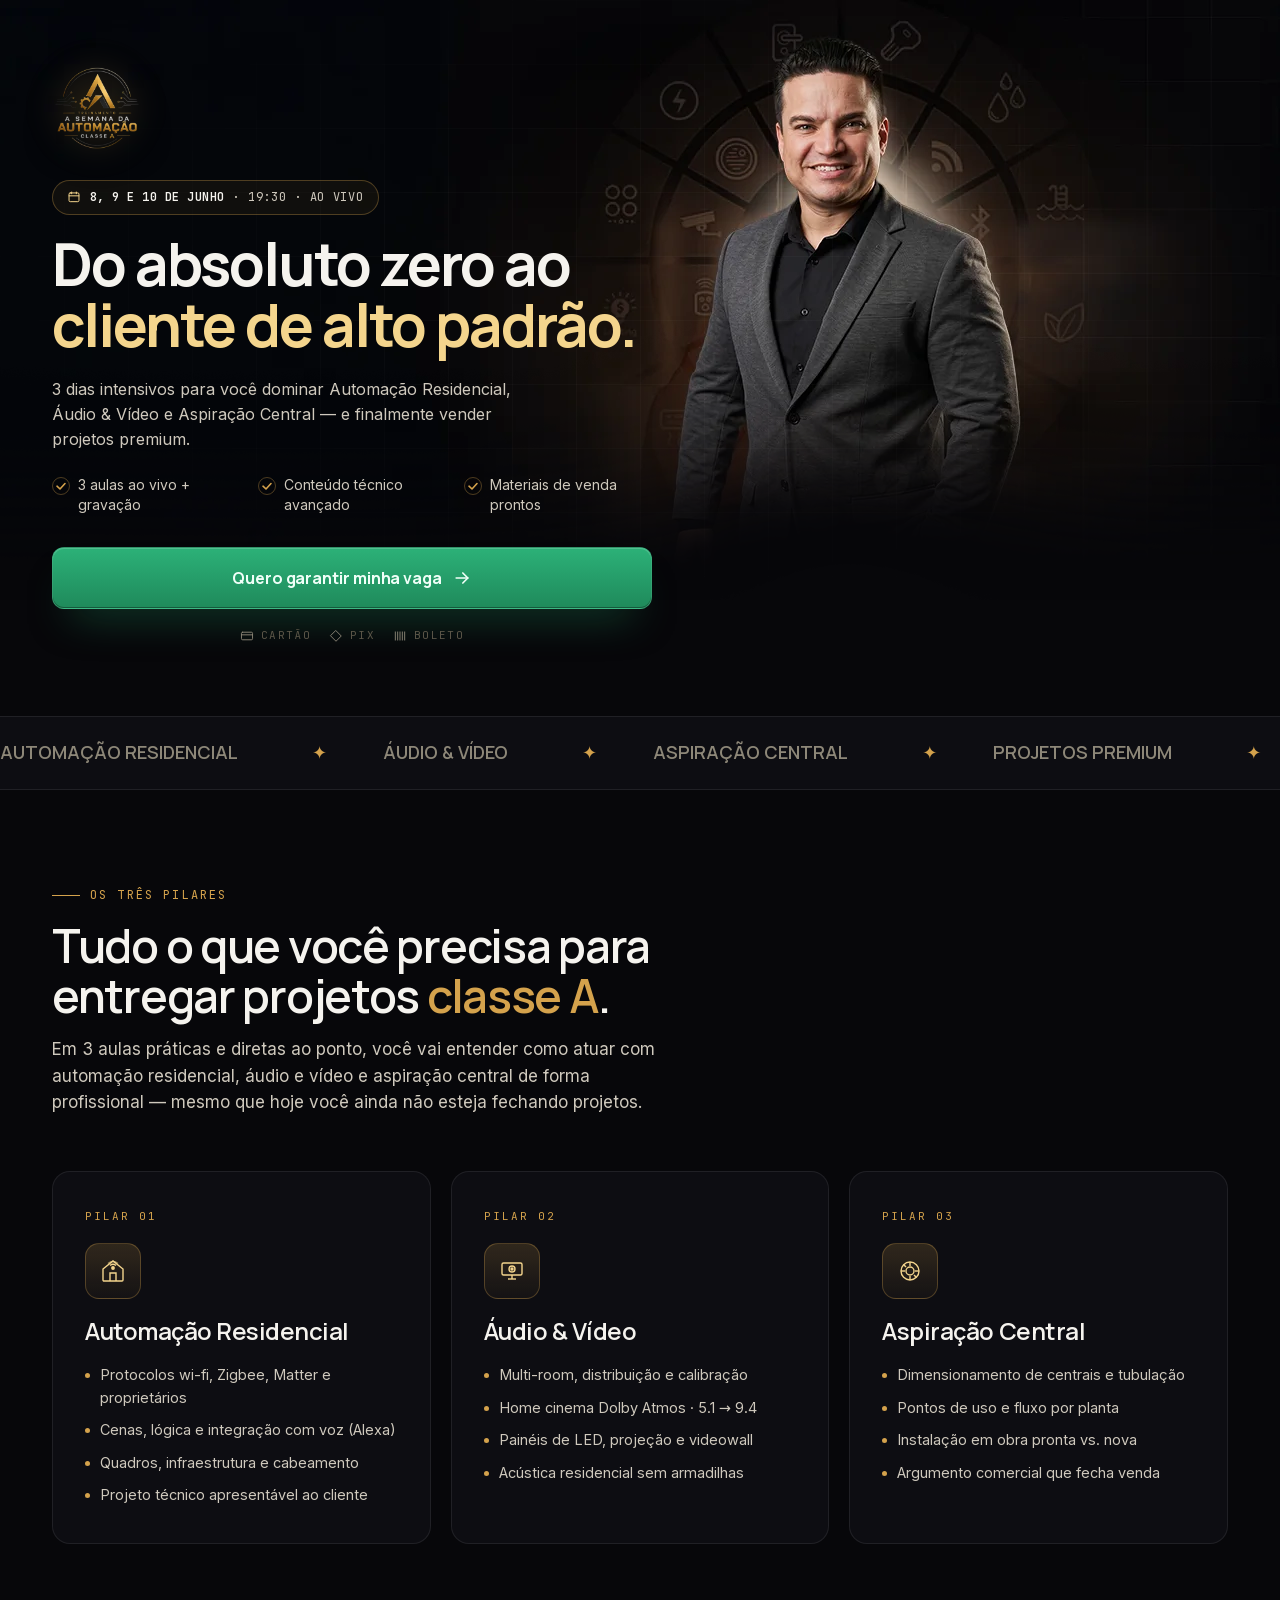
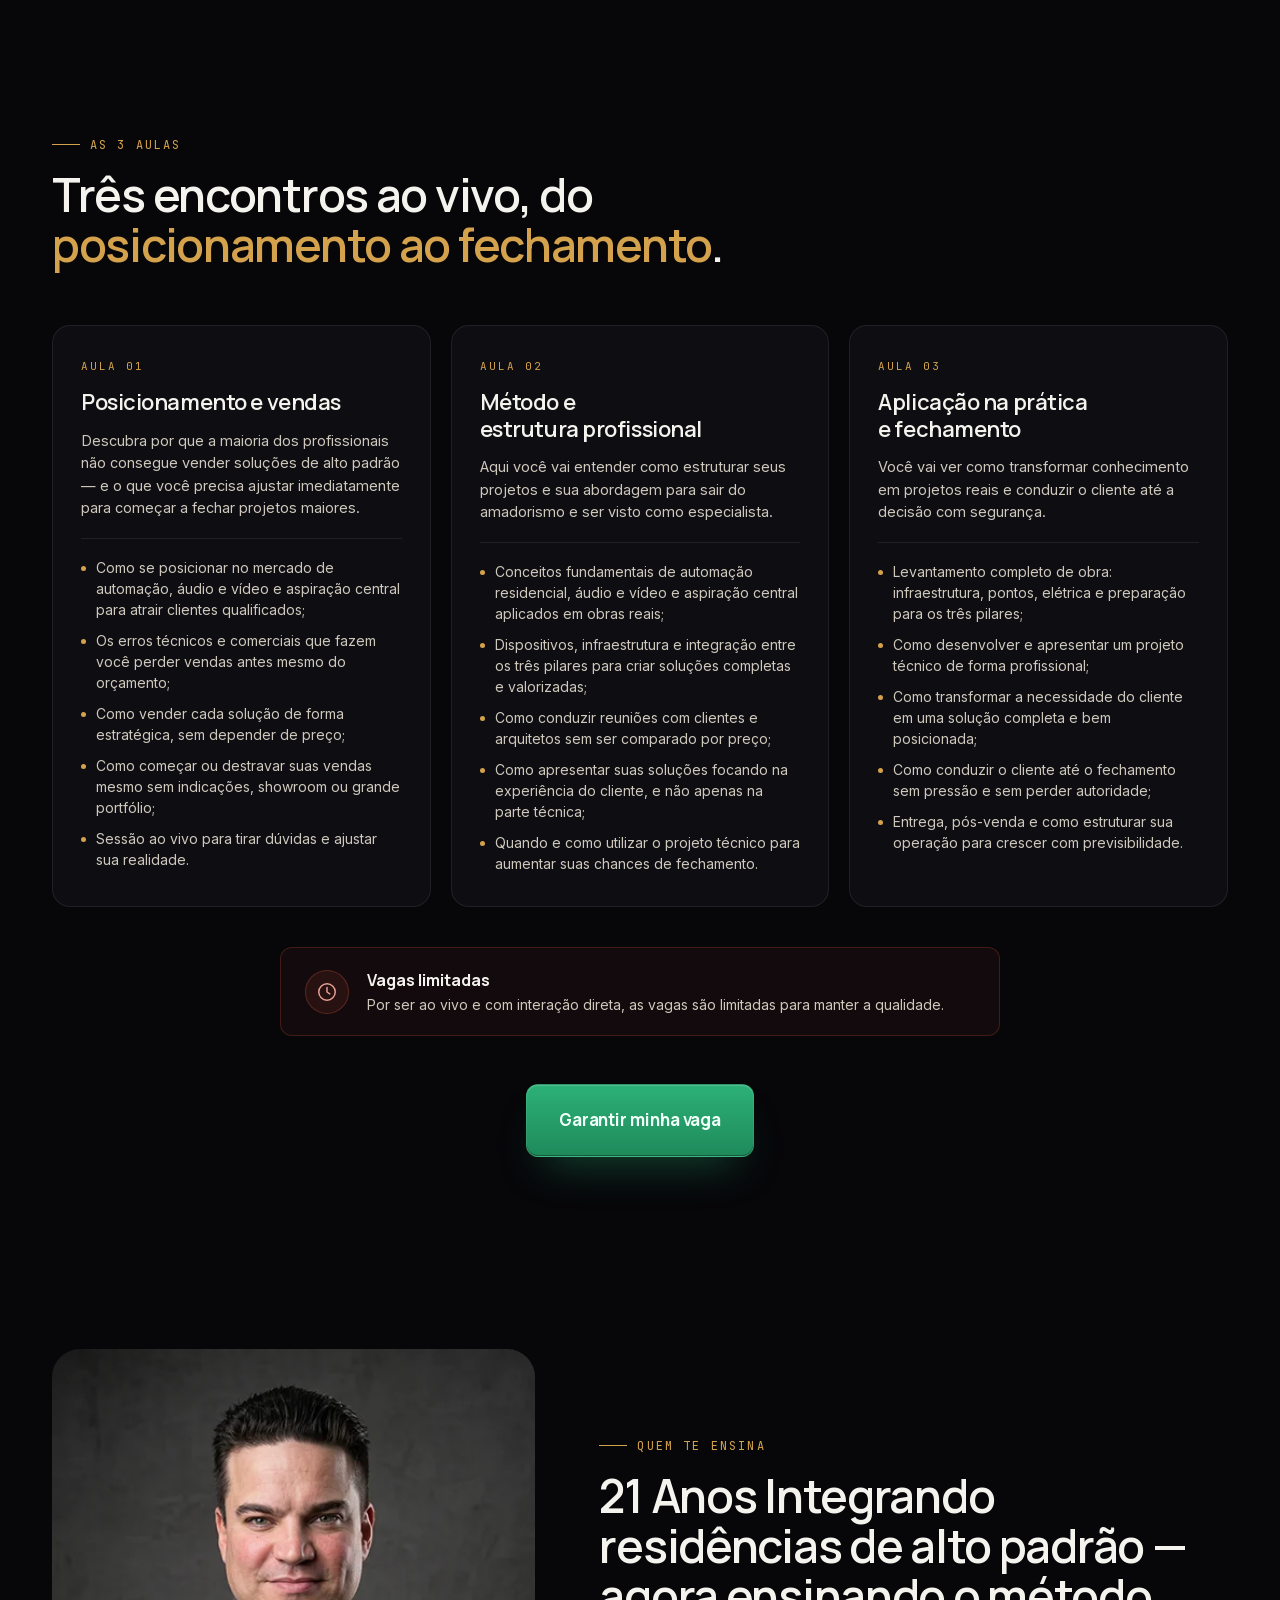
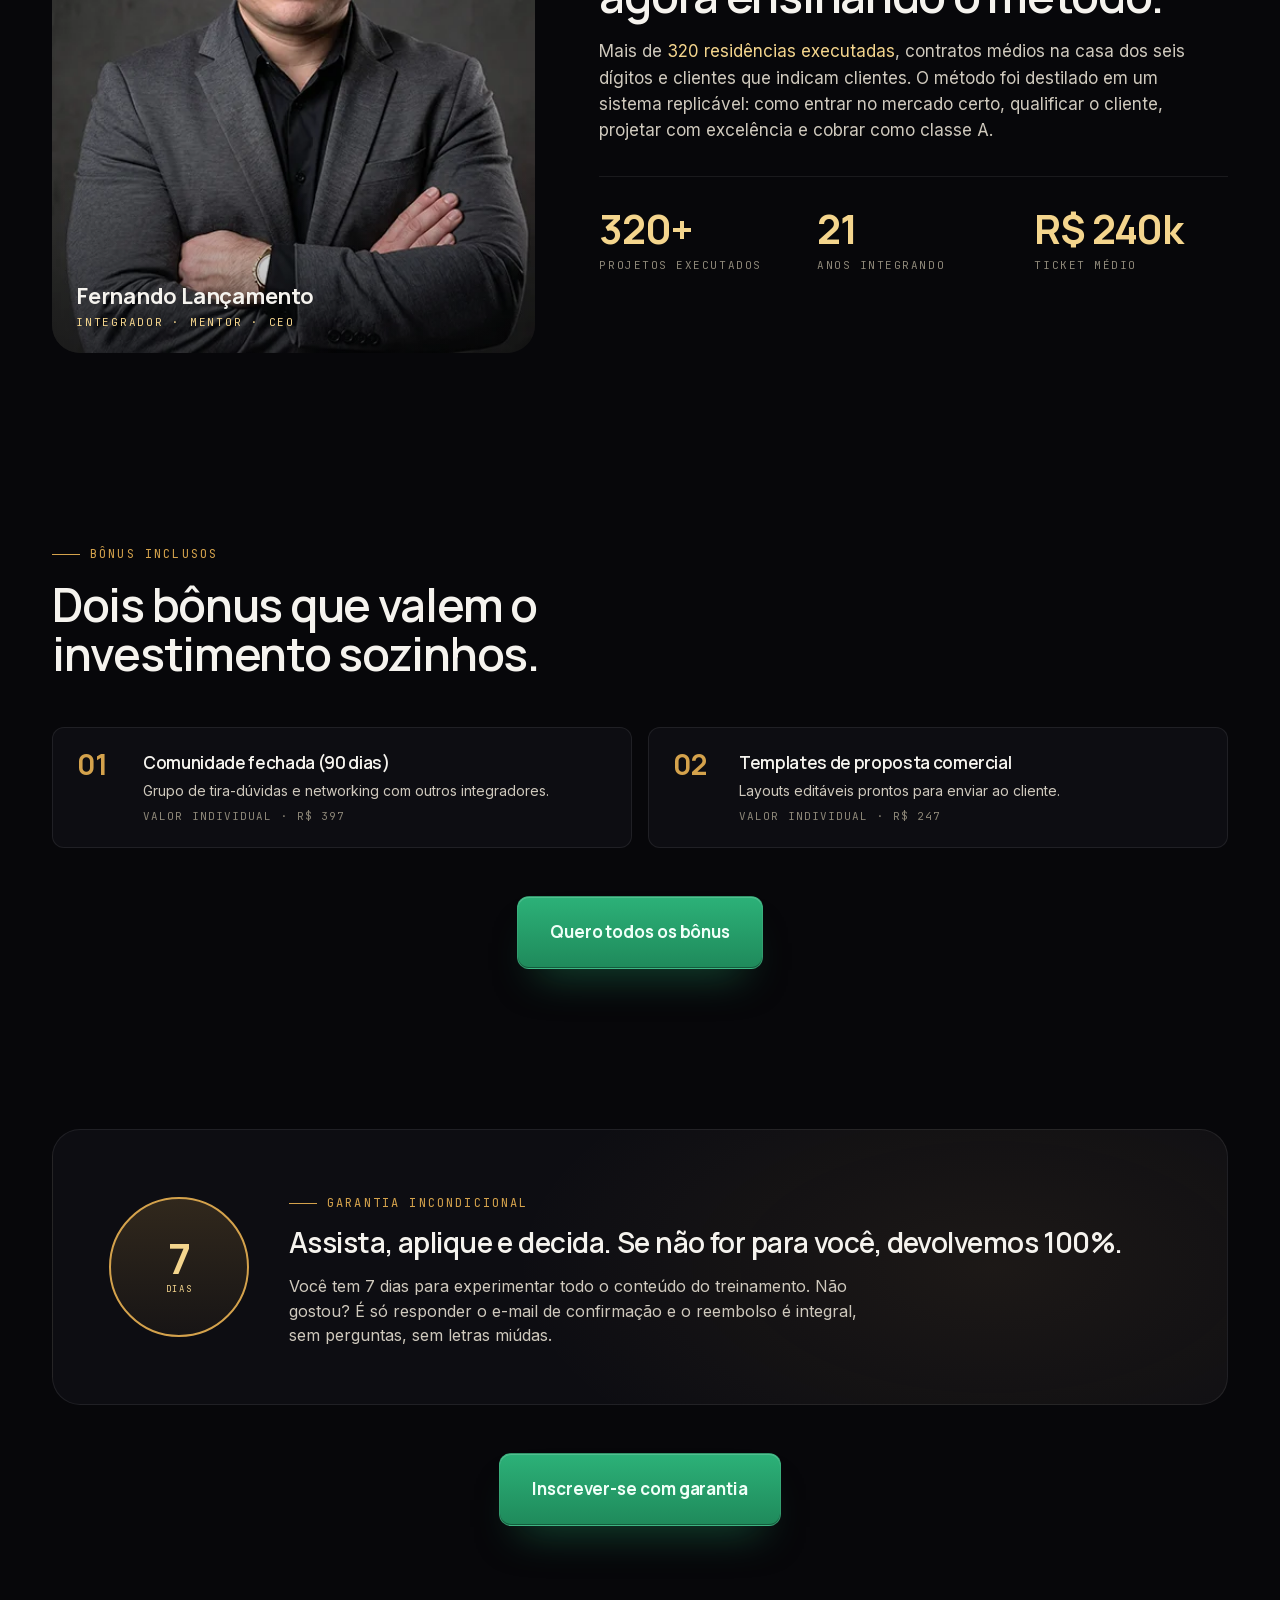
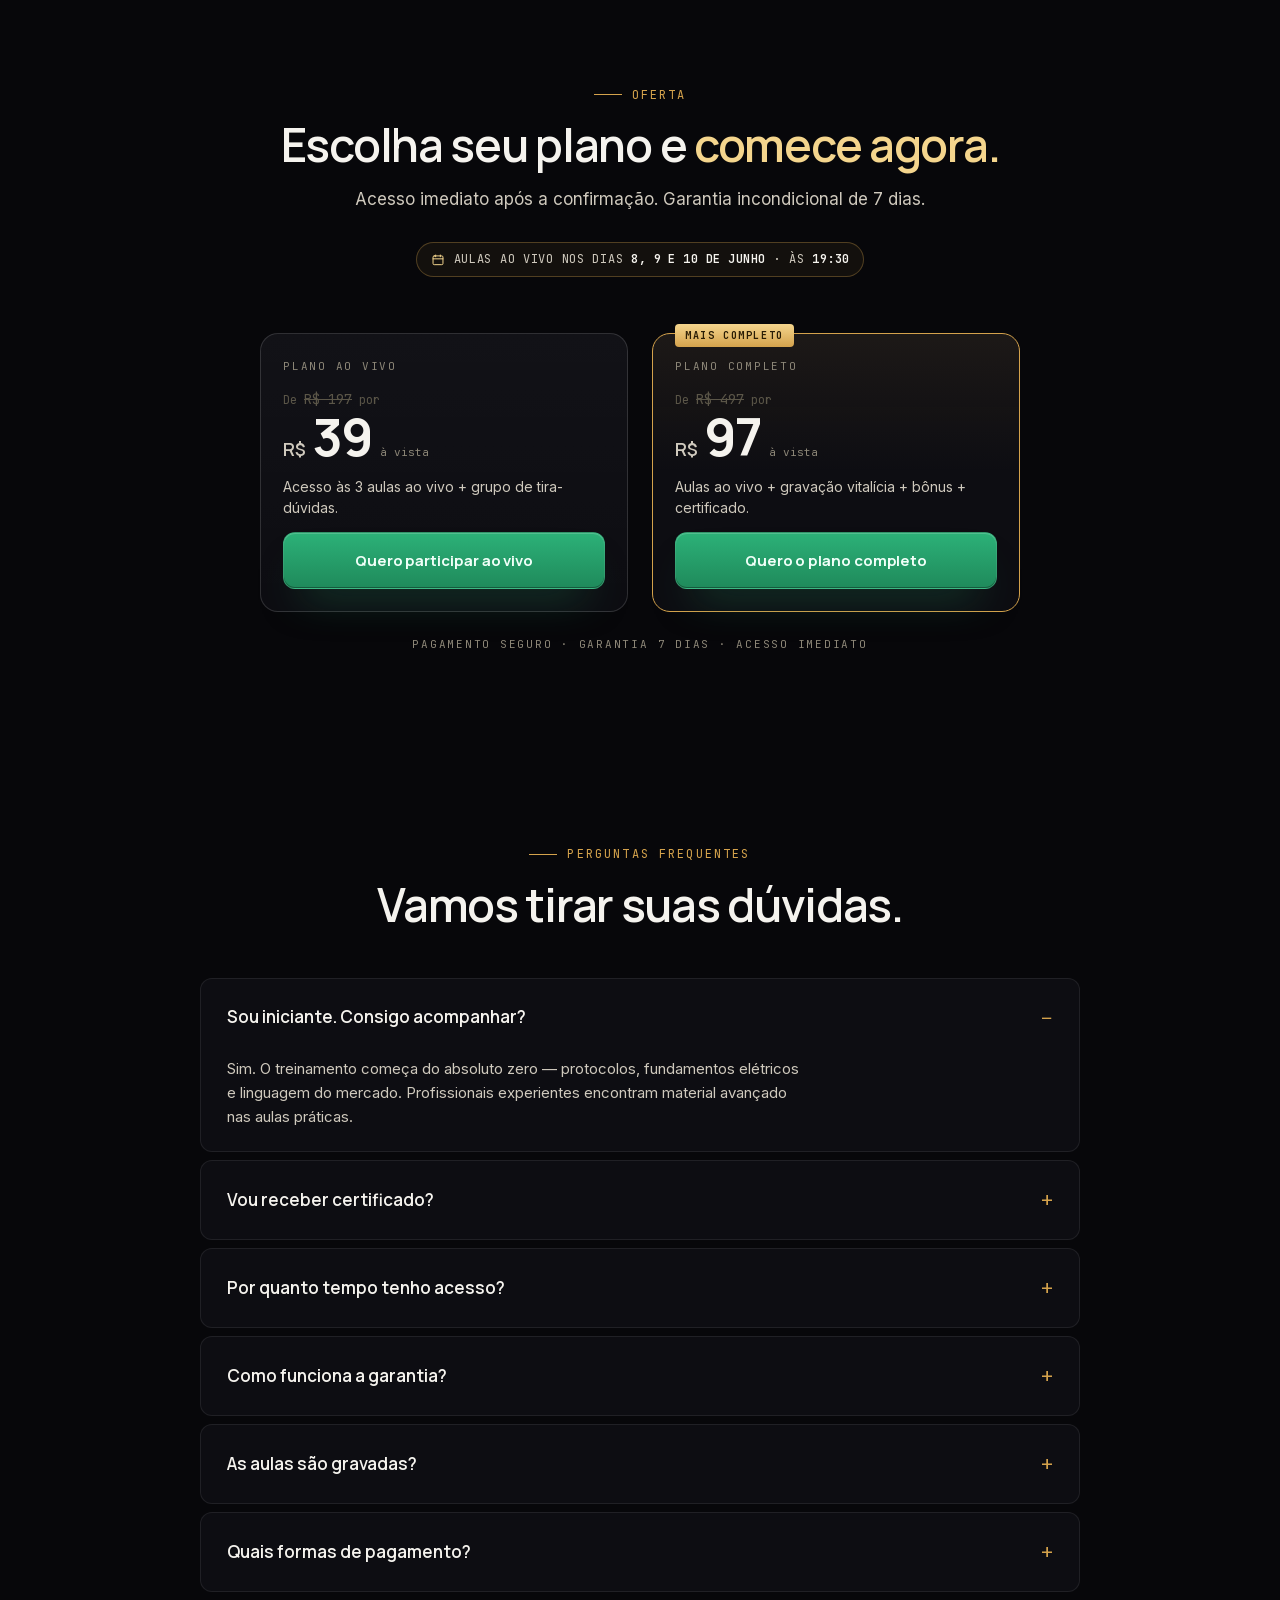
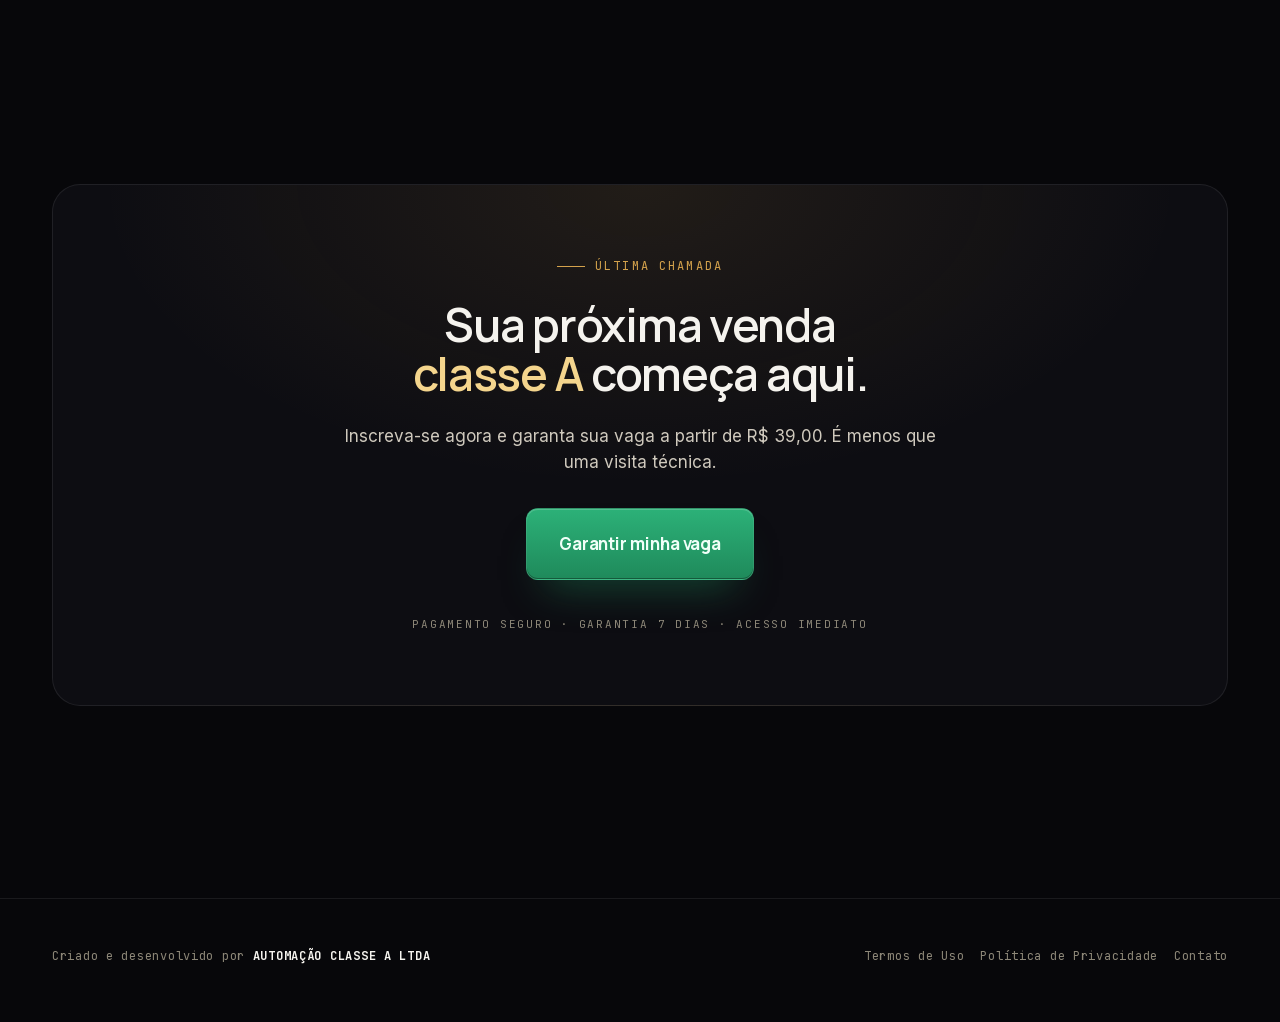
==== commit 4b7e9a94: "update: sincronizando alterações nas páginas principais" ====
--- a/index.html
+++ b/index.html
@@ -49,7 +49,7 @@
             </div>
           </div>
 
-          <div class="event-date" role="text" aria-label="Datas do evento: 8, 9 e 10 de junho, ao vivo">
+          <div class="event-date" role="text" aria-label="Datas do evento: 8, 9 e 10 de junho às 19:30, ao vivo">
             <svg viewBox="0 0 24 24" width="14" height="14" fill="none" stroke="currentColor" stroke-width="1.7"
               stroke-linecap="round" stroke-linejoin="round" aria-hidden="true">
               <rect x="3.5" y="5" width="17" height="15" rx="2" />
@@ -57,7 +57,7 @@
               <path d="M8 3.5 V6.5" />
               <path d="M16 3.5 V6.5" />
             </svg>
-            <span><strong>8, 9 e 10 de junho</strong> · ao vivo</span>
+            <span><strong>8, 9 e 10 de junho</strong> · 19:30 · ao vivo</span>
           </div>
 
           <h1 class="hero-title">
@@ -429,7 +429,7 @@
         <p class="lead" style="text-align: center; margin-left: auto; margin-right: auto;">
           Acesso imediato após a confirmação. Garantia incondicional de 7 dias.
         </p>
-        <div class="event-date event-date--center" role="text" aria-label="Datas do evento: 8, 9 e 10 de junho, ao vivo">
+        <div class="event-date event-date--center" role="text" aria-label="Datas do evento: 8, 9 e 10 de junho às 19:30, ao vivo">
           <svg viewBox="0 0 24 24" width="14" height="14" fill="none" stroke="currentColor" stroke-width="1.7"
             stroke-linecap="round" stroke-linejoin="round" aria-hidden="true">
             <rect x="3.5" y="5" width="17" height="15" rx="2" />
@@ -437,7 +437,7 @@
             <path d="M8 3.5 V6.5" />
             <path d="M16 3.5 V6.5" />
           </svg>
-          <span>Aulas ao vivo nos dias <strong>8, 9 e 10 de junho</strong></span>
+          <span>Aulas ao vivo nos dias <strong>8, 9 e 10 de junho</strong> · às <strong>19:30</strong></span>
         </div>
       </div>
 
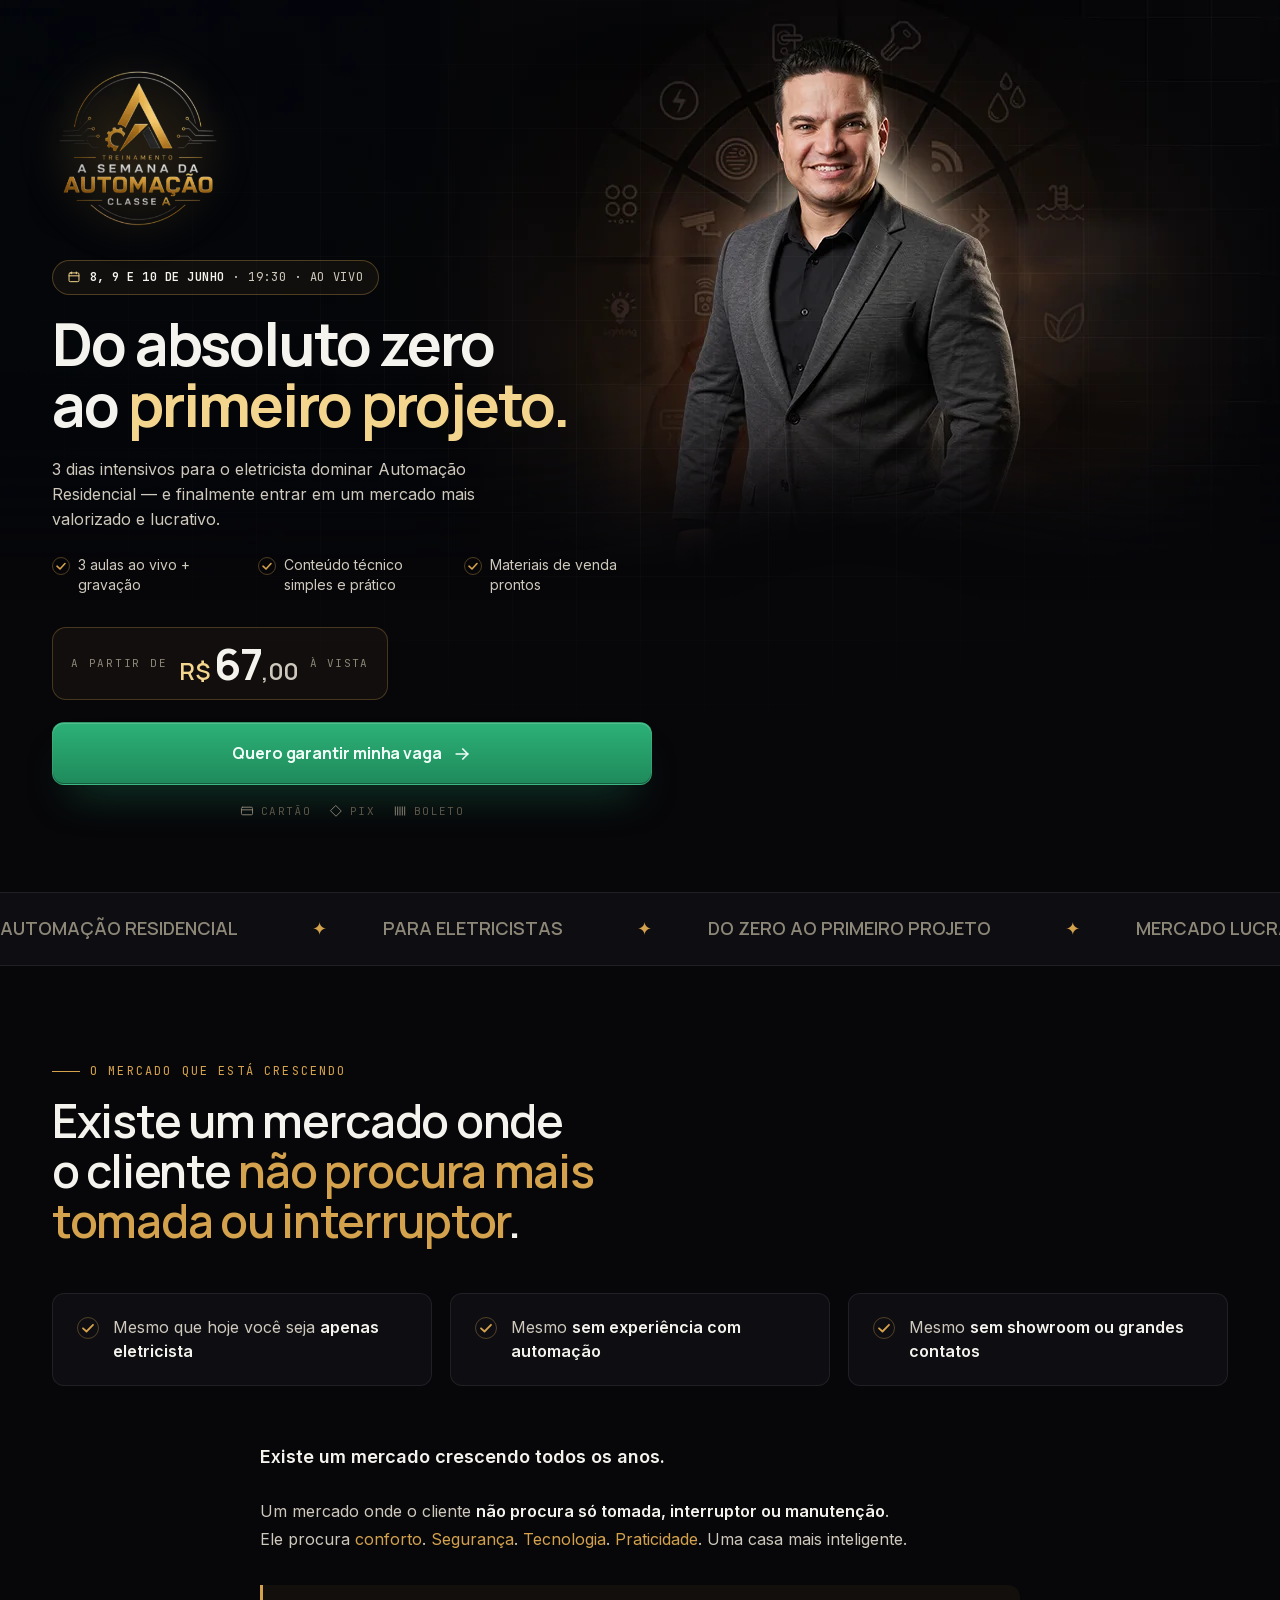
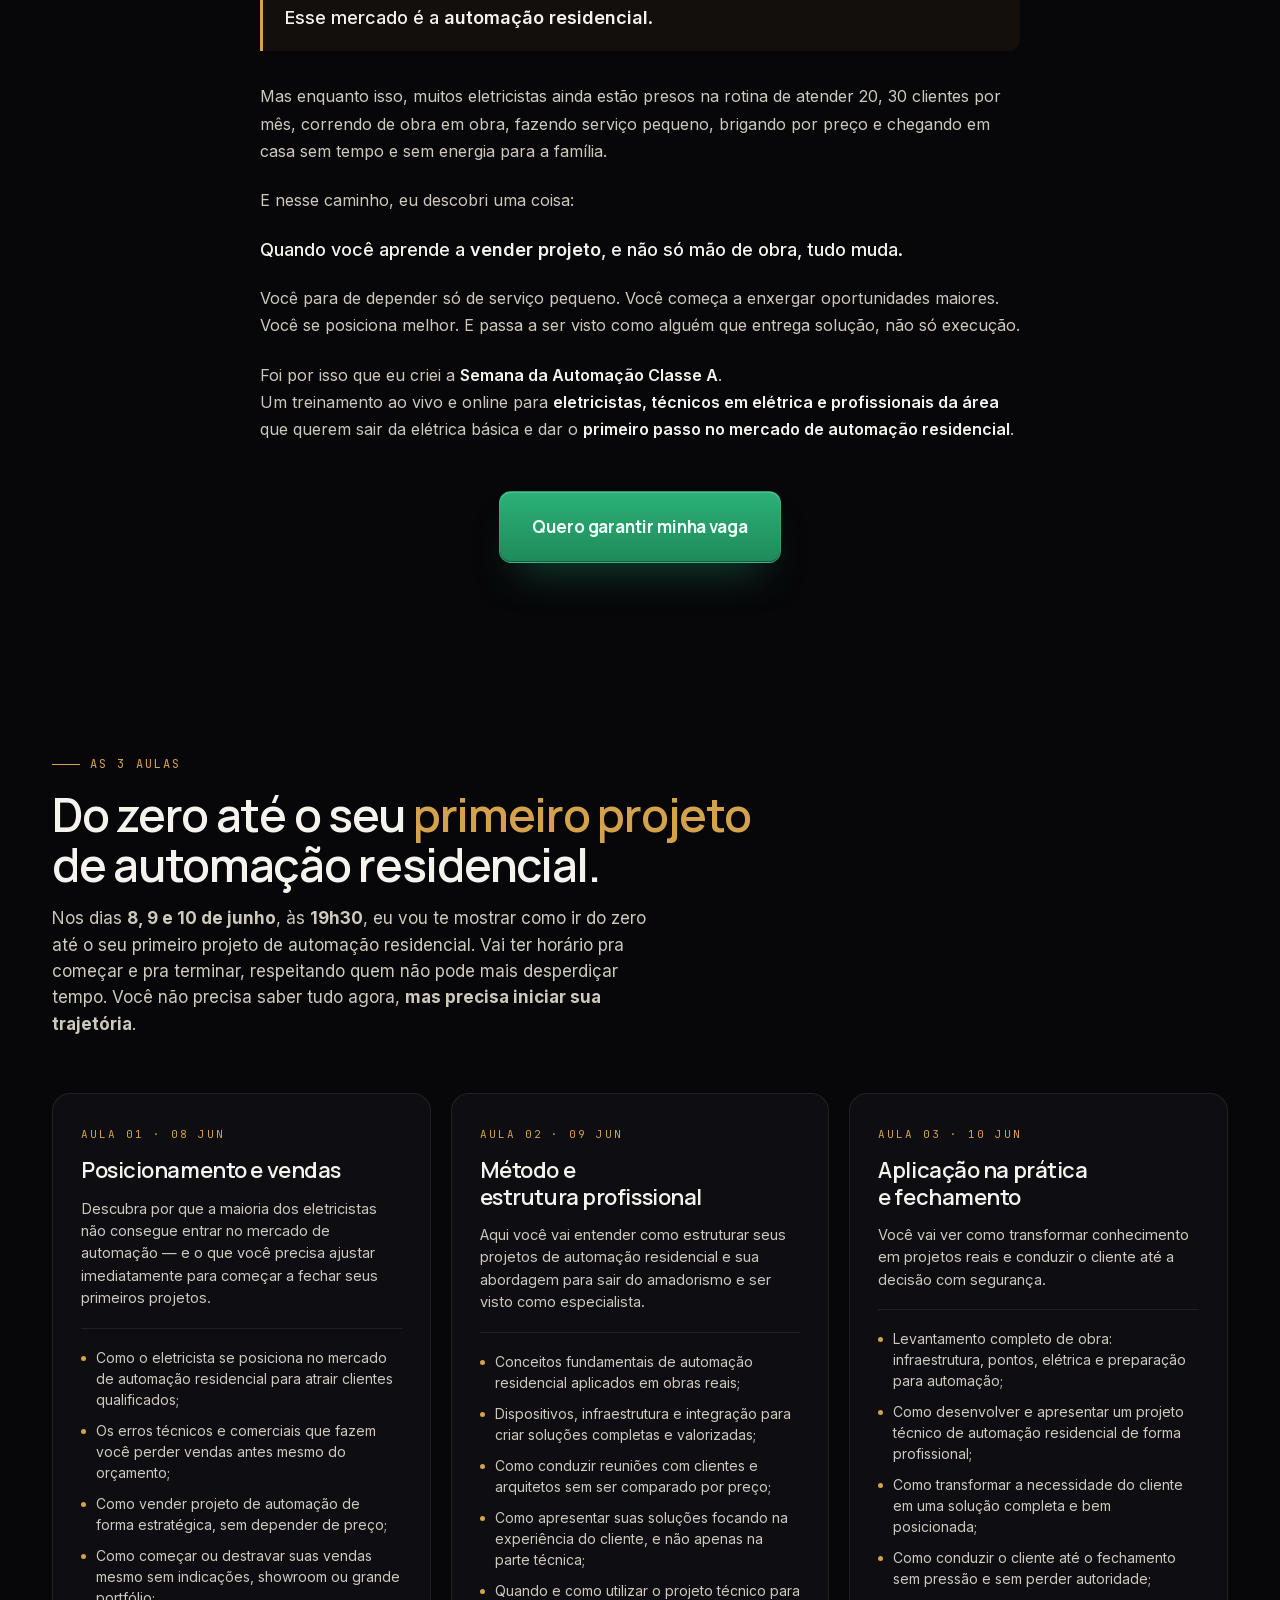
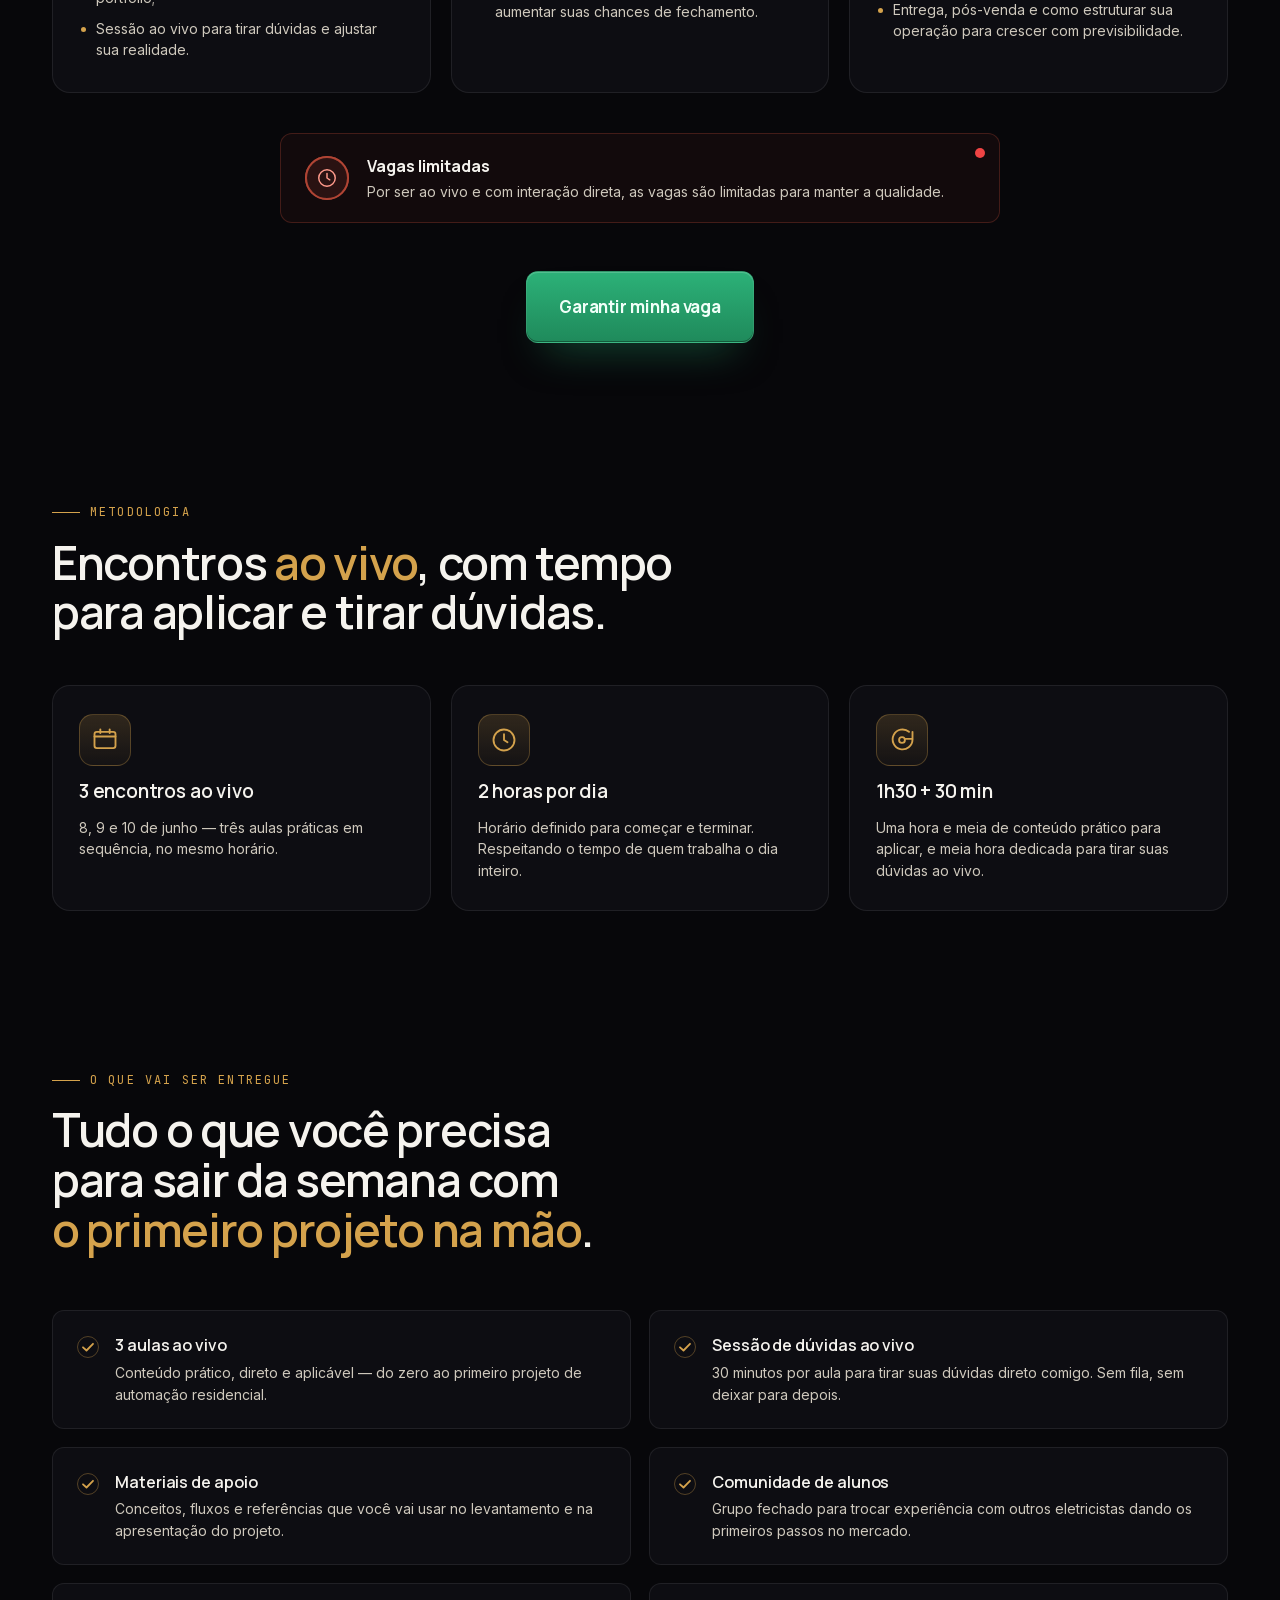
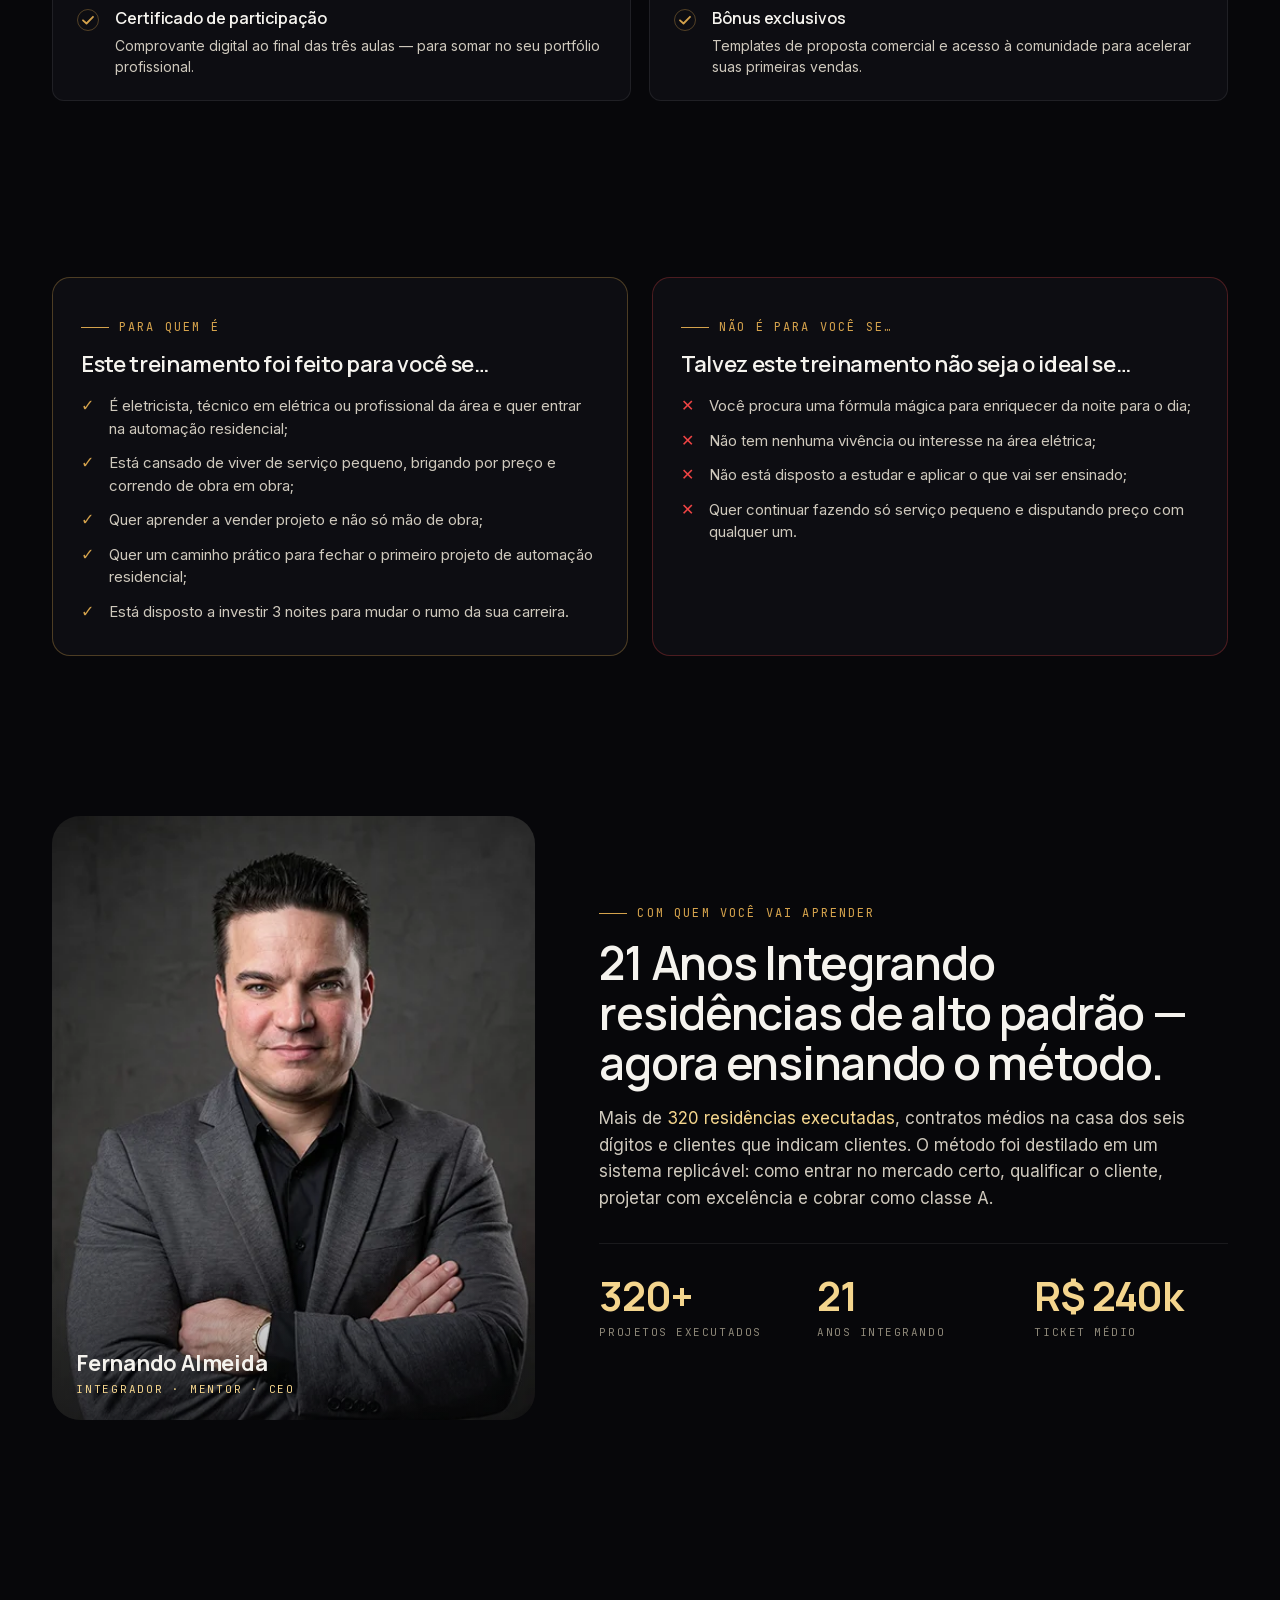
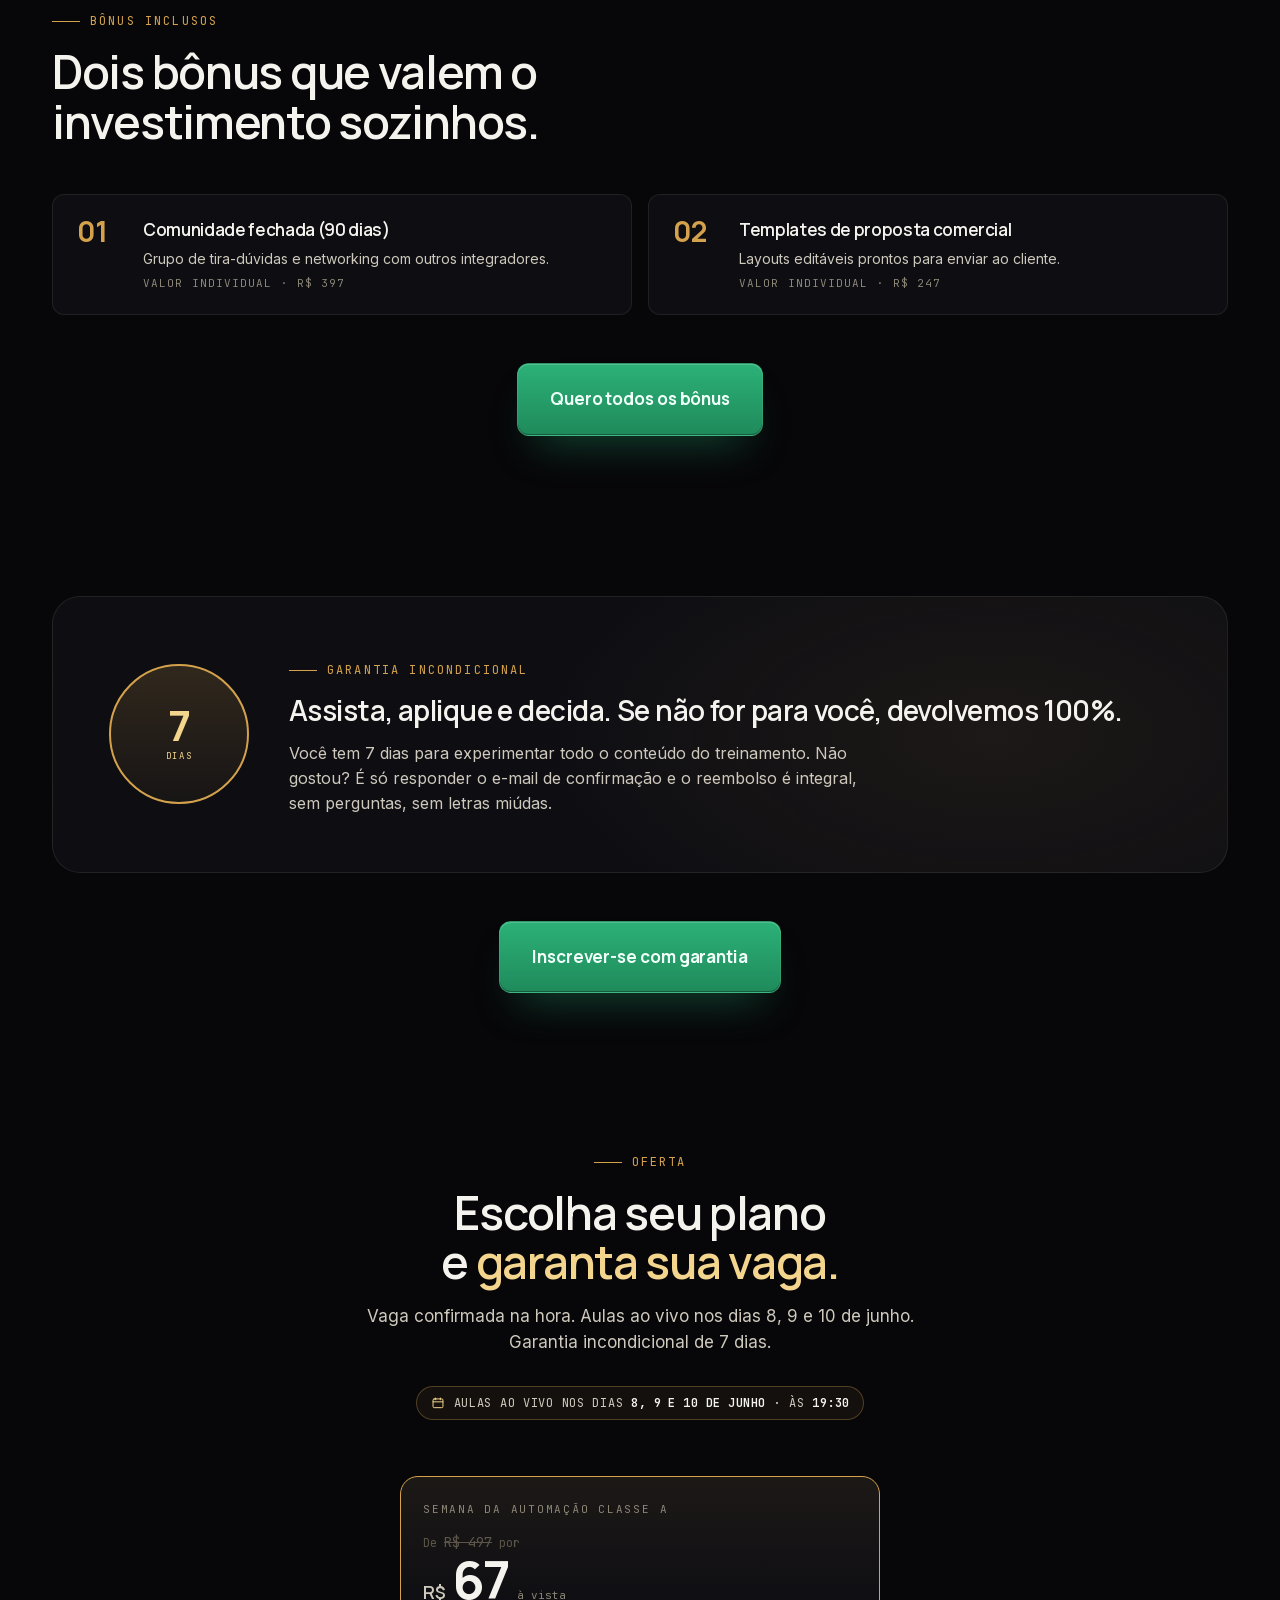
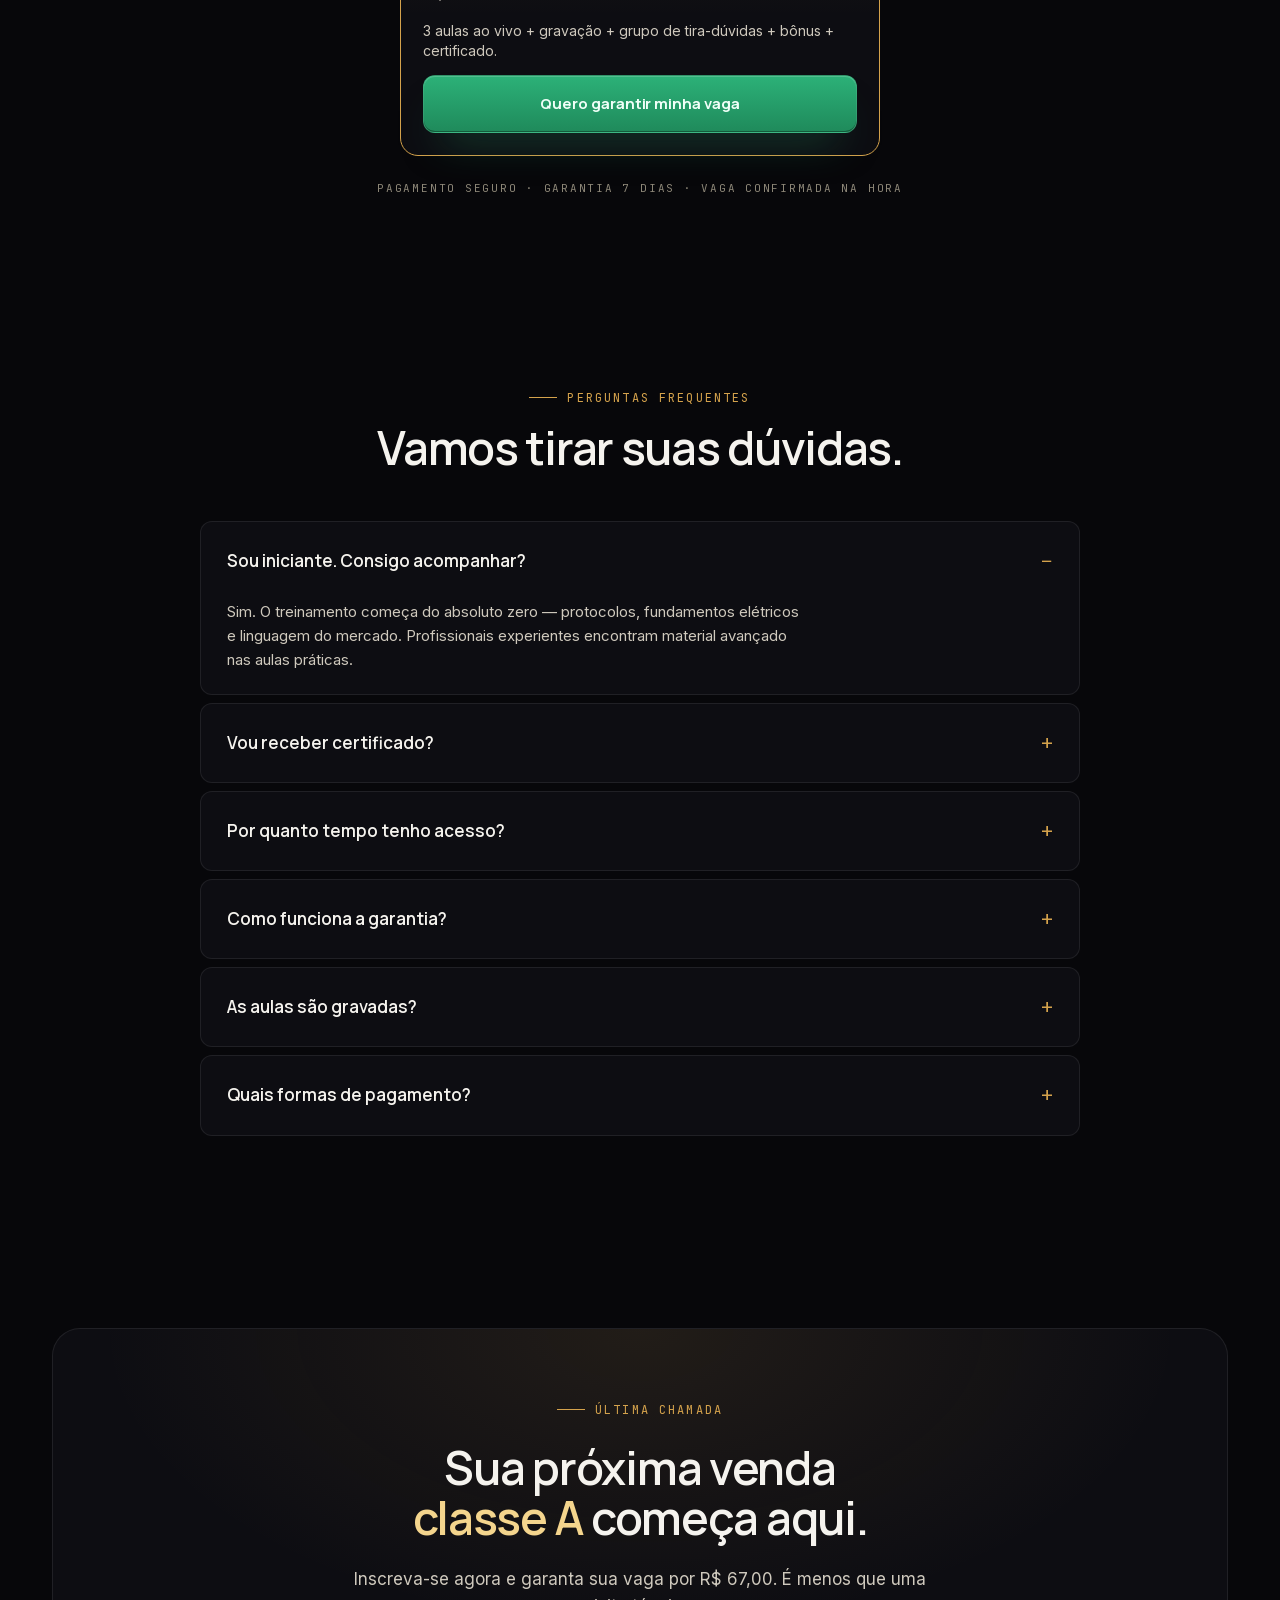
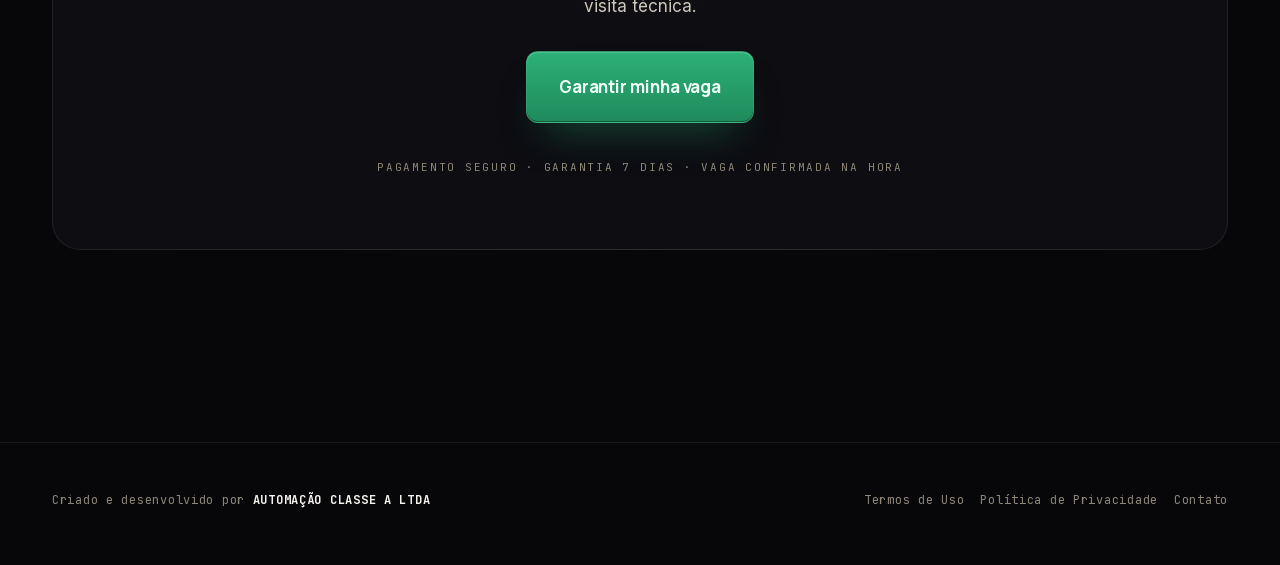
==== commit 7b6d1d29: "fix(index): preço único R$ 67 com gravação + correção nome Fernando Almeida Ajustes solicitados pelo" ====
--- a/index.html
+++ b/index.html
@@ -61,12 +61,12 @@
           </div>
 
           <h1 class="hero-title">
-            Do absoluto zero ao <span class="gold">cliente de alto padrão.</span>
+            Do absoluto zero ao <span class="gold">primeiro projeto.</span>
           </h1>
 
           <p class="hero-lead">
-            3 dias intensivos para você dominar Automação Residencial, Áudio &amp; Vídeo e Aspiração Central — e
-            finalmente vender projetos premium.
+            3 dias intensivos para o eletricista dominar Automação Residencial — e finalmente entrar em um mercado
+            mais valorizado e lucrativo.
           </p>
 
           <ul class="hero-bullets" aria-label="O que você recebe">
@@ -84,7 +84,7 @@
                 <path d="M5 9.2 L8 12 L13 6.5" stroke="currentColor" stroke-width="1.6" stroke-linecap="round"
                   stroke-linejoin="round"></path>
               </svg>
-              <span>Conteúdo técnico avançado</span>
+              <span>Conteúdo técnico simples e prático</span>
             </li>
             <li>
               <svg width="18" height="18" viewBox="0 0 18 18" fill="none" aria-hidden="true">
@@ -95,6 +95,12 @@
               <span>Materiais de venda prontos</span>
             </li>
           </ul>
+
+          <div class="hero-price" aria-label="Investimento">
+            <span class="hero-price-from">A partir de</span>
+            <span class="hero-price-value"><span class="hero-price-currency">R$</span>67<span class="hero-price-suffix">,00</span></span>
+            <span class="hero-price-note">à vista</span>
+          </div>
 
           <a href="#oferta" class="btn btn-primary hero-btn">
             <span>Quero garantir minha vaga</span>
@@ -143,96 +149,95 @@
   <div class="strip">
     <div class="strip-track">
       <span class="strip-item">AUTOMAÇÃO RESIDENCIAL</span>
-      <span class="strip-item">ÁUDIO &amp; VÍDEO</span>
-      <span class="strip-item">ASPIRAÇÃO CENTRAL</span>
-      <span class="strip-item">PROJETOS PREMIUM</span>
-      <span class="strip-item">CLIENTES ALTO PADRÃO</span>
-      <span class="strip-item">INTEGRAÇÃO TÉCNICA</span>
+      <span class="strip-item">PARA ELETRICISTAS</span>
+      <span class="strip-item">DO ZERO AO PRIMEIRO PROJETO</span>
+      <span class="strip-item">MERCADO LUCRATIVO</span>
+      <span class="strip-item">CASA INTELIGENTE</span>
+      <span class="strip-item">VENDA DE PROJETO</span>
       <span class="strip-item">AUTOMAÇÃO RESIDENCIAL</span>
-      <span class="strip-item">ÁUDIO &amp; VÍDEO</span>
-      <span class="strip-item">ASPIRAÇÃO CENTRAL</span>
-      <span class="strip-item">PROJETOS PREMIUM</span>
-      <span class="strip-item">CLIENTES ALTO PADRÃO</span>
-      <span class="strip-item">INTEGRAÇÃO TÉCNICA</span>
+      <span class="strip-item">PARA ELETRICISTAS</span>
+      <span class="strip-item">DO ZERO AO PRIMEIRO PROJETO</span>
+      <span class="strip-item">MERCADO LUCRATIVO</span>
+      <span class="strip-item">CASA INTELIGENTE</span>
+      <span class="strip-item">VENDA DE PROJETO</span>
     </div>
   </div>
 
-  <!-- ==================== PILLARS ==================== -->
-  <section class="section" id="pilares" data-screen-label="02 Pilares">
-    <div class="container">
+  <!-- ==================== MERCADO / NARRATIVA ==================== -->
+  <section class="section" id="pilares" data-screen-label="02 Mercado">
+    <div class="container">
+
       <div class="section-head">
-        <span class="eyebrow">Os três pilares</span>
-        <h2>Tudo o que você precisa para entregar projetos <span class="gold-soft">classe A</span>.</h2>
-        <p class="lead">Em 3 aulas práticas e diretas ao ponto, você vai entender como atuar com automação residencial,
-          áudio e vídeo e aspiração central de forma profissional — mesmo que hoje você ainda não esteja fechando
-          projetos.</p>
-      </div>
-
-      <div class="pillars">
-
-        <div class="pillar">
-          <div class="pillar-num">PILAR 01</div>
-          <div class="pillar-icon">
-            <svg width="28" height="28" viewBox="0 0 28 28" fill="none" stroke="currentColor" stroke-width="1.4">
-              <path d="M4 12 L14 4 L24 12 V23 a1 1 0 0 1 -1 1 H5 a1 1 0 0 1 -1 -1 z"></path>
-              <path d="M11 24 V16 H17 V24"></path>
-              <circle cx="14" cy="11" r="1.2" fill="currentColor"></circle>
-              <path d="M11 8.5 q3 -2.5 6 0"></path>
-              <path d="M9 6.5 q5 -4 10 0" opacity="0.6"></path>
-            </svg>
-          </div>
-          <h3>Automação Residencial</h3>
-          <ul>
-            <li>Protocolos wi-fi, Zigbee, Matter e proprietários</li>
-            <li>Cenas, lógica e integração com voz (Alexa)</li>
-            <li>Quadros, infraestrutura e cabeamento</li>
-            <li>Projeto técnico apresentável ao cliente</li>
-          </ul>
-        </div>
-
-        <div class="pillar">
-          <div class="pillar-num">PILAR 02</div>
-          <div class="pillar-icon">
-            <svg width="28" height="28" viewBox="0 0 28 28" fill="none" stroke="currentColor" stroke-width="1.4">
-              <rect x="4" y="6" width="20" height="12" rx="1.5"></rect>
-              <path d="M10 22 H18"></path>
-              <path d="M14 18 V22"></path>
-              <circle cx="14" cy="12" r="3"></circle>
-              <path d="M14 12 m-1 0 a1 1 0 1 0 2 0 a1 1 0 1 0 -2 0" fill="currentColor"></path>
-            </svg>
-          </div>
-          <h3>Áudio &amp; Vídeo</h3>
-          <ul>
-            <li>Multi-room, distribuição e calibração</li>
-            <li>Home cinema Dolby Atmos · 5.1 → 9.4</li>
-            <li>Painéis de LED, projeção e videowall</li>
-            <li>Acústica residencial sem armadilhas</li>
-          </ul>
-        </div>
-
-        <div class="pillar">
-          <div class="pillar-num">PILAR 03</div>
-          <div class="pillar-icon">
-            <svg width="28" height="28" viewBox="0 0 28 28" fill="none" stroke="currentColor" stroke-width="1.4">
-              <circle cx="14" cy="14" r="9"></circle>
-              <circle cx="14" cy="14" r="4"></circle>
-              <path d="M14 5 V9"></path>
-              <path d="M14 19 V23"></path>
-              <path d="M5 14 H9"></path>
-              <path d="M19 14 H23"></path>
-              <path d="M7.5 7.5 L10 10"></path>
-              <path d="M18 18 L20.5 20.5"></path>
-            </svg>
-          </div>
-          <h3>Aspiração Central</h3>
-          <ul>
-            <li>Dimensionamento de centrais e tubulação</li>
-            <li>Pontos de uso e fluxo por planta</li>
-            <li>Instalação em obra pronta vs. nova</li>
-            <li>Argumento comercial que fecha venda</li>
-          </ul>
-        </div>
-
+        <span class="eyebrow">O mercado que está crescendo</span>
+        <h2>Existe um mercado onde o cliente <span class="gold-soft">não procura mais tomada ou interruptor</span>.</h2>
+      </div>
+
+      <ul class="checks-list" aria-label="Para quem este treinamento se destina">
+        <li>
+          <svg width="22" height="22" viewBox="0 0 22 22" fill="none" aria-hidden="true">
+            <circle cx="11" cy="11" r="10.5" stroke="currentColor" stroke-opacity="0.35"></circle>
+            <path d="M6 11.3 L9.5 14.5 L16 7.8" stroke="currentColor" stroke-width="1.8" stroke-linecap="round"
+              stroke-linejoin="round"></path>
+          </svg>
+          <span>Mesmo que hoje você seja <strong>apenas eletricista</strong></span>
+        </li>
+        <li>
+          <svg width="22" height="22" viewBox="0 0 22 22" fill="none" aria-hidden="true">
+            <circle cx="11" cy="11" r="10.5" stroke="currentColor" stroke-opacity="0.35"></circle>
+            <path d="M6 11.3 L9.5 14.5 L16 7.8" stroke="currentColor" stroke-width="1.8" stroke-linecap="round"
+              stroke-linejoin="round"></path>
+          </svg>
+          <span>Mesmo <strong>sem experiência com automação</strong></span>
+        </li>
+        <li>
+          <svg width="22" height="22" viewBox="0 0 22 22" fill="none" aria-hidden="true">
+            <circle cx="11" cy="11" r="10.5" stroke="currentColor" stroke-opacity="0.35"></circle>
+            <path d="M6 11.3 L9.5 14.5 L16 7.8" stroke="currentColor" stroke-width="1.8" stroke-linecap="round"
+              stroke-linejoin="round"></path>
+          </svg>
+          <span>Mesmo <strong>sem showroom ou grandes contatos</strong></span>
+        </li>
+      </ul>
+
+      <div class="narrative">
+        <p class="narrative-lead">Existe um mercado crescendo todos os anos.</p>
+
+        <p>
+          Um mercado onde o cliente <strong>não procura só tomada, interruptor ou manutenção</strong>.<br>
+          Ele procura <span class="gold-soft">conforto</span>. <span class="gold-soft">Segurança</span>.
+          <span class="gold-soft">Tecnologia</span>. <span class="gold-soft">Praticidade</span>.
+          Uma casa mais inteligente.
+        </p>
+
+        <p class="narrative-callout">Esse mercado é a <strong class="gold">automação residencial</strong>.</p>
+
+        <p>
+          Mas enquanto isso, muitos eletricistas ainda estão presos na rotina de atender 20, 30 clientes por mês,
+          correndo de obra em obra, fazendo serviço pequeno, brigando por preço e chegando em casa sem tempo e sem
+          energia para a família.
+        </p>
+
+        <p>E nesse caminho, eu descobri uma coisa:</p>
+
+        <p class="narrative-emphasis">
+          Quando você aprende a <strong class="gold">vender projeto</strong>, e não só mão de obra, tudo muda.
+        </p>
+
+        <p>
+          Você para de depender só de serviço pequeno. Você começa a enxergar oportunidades maiores.
+          Você se posiciona melhor. E passa a ser visto como alguém que entrega solução, não só execução.
+        </p>
+
+        <p>
+          Foi por isso que eu criei a <strong>Semana da Automação Classe A</strong>.<br>
+          Um treinamento ao vivo e online para <strong>eletricistas, técnicos em elétrica e profissionais da área</strong>
+          que querem sair da elétrica básica e dar o <strong class="gold-soft">primeiro passo no mercado de automação
+          residencial</strong>.
+        </p>
+      </div>
+
+      <div class="section-cta">
+        <a href="#oferta" class="btn btn-primary btn-lg">Quero garantir minha vaga</a>
       </div>
     </div>
   </section>
@@ -242,40 +247,43 @@
     <div class="container">
       <div class="section-head">
         <span class="eyebrow">As 3 aulas</span>
-        <h2>Três encontros ao vivo, do <span class="gold-soft">posicionamento ao fechamento</span>.</h2>
+        <h2>Do zero até o seu <span class="gold-soft">primeiro projeto</span> de automação residencial.</h2>
+        <p class="lead">
+          Nos dias <strong>8, 9 e 10 de junho</strong>, às <strong>19h30</strong>, eu vou te mostrar como ir do zero
+          até o seu primeiro projeto de automação residencial. Vai ter horário pra começar e pra terminar,
+          respeitando quem não pode mais desperdiçar tempo. Você não precisa saber tudo agora,
+          <strong>mas precisa iniciar sua trajetória</strong>.
+        </p>
       </div>
 
       <div class="aulas">
 
         <article class="aula">
-          <div class="aula-num">AULA 01</div>
+          <div class="aula-num">AULA 01 · 08 JUN</div>
           <h3>Posicionamento e vendas</h3>
           <p class="aula-lead">
-            Descubra por que a maioria dos profissionais não consegue vender soluções de alto padrão — e o que você
-            precisa ajustar imediatamente para começar a fechar projetos maiores.
+            Descubra por que a maioria dos eletricistas não consegue entrar no mercado de automação — e o que você
+            precisa ajustar imediatamente para começar a fechar seus primeiros projetos.
           </p>
           <ul>
-            <li>Como se posicionar no mercado de automação, áudio e vídeo e aspiração central para atrair clientes
-              qualificados;</li>
+            <li>Como o eletricista se posiciona no mercado de automação residencial para atrair clientes qualificados;</li>
             <li>Os erros técnicos e comerciais que fazem você perder vendas antes mesmo do orçamento;</li>
-            <li>Como vender cada solução de forma estratégica, sem depender de preço;</li>
+            <li>Como vender projeto de automação de forma estratégica, sem depender de preço;</li>
             <li>Como começar ou destravar suas vendas mesmo sem indicações, showroom ou grande portfólio;</li>
             <li>Sessão ao vivo para tirar dúvidas e ajustar sua realidade.</li>
           </ul>
         </article>
 
         <article class="aula">
-          <div class="aula-num">AULA 02</div>
+          <div class="aula-num">AULA 02 · 09 JUN</div>
           <h3>Método e estrutura profissional</h3>
           <p class="aula-lead">
-            Aqui você vai entender como estruturar seus projetos e sua abordagem para sair do amadorismo e ser visto
-            como especialista.
+            Aqui você vai entender como estruturar seus projetos de automação residencial e sua abordagem para sair
+            do amadorismo e ser visto como especialista.
           </p>
           <ul>
-            <li>Conceitos fundamentais de automação residencial, áudio e vídeo e aspiração central aplicados em obras
-              reais;</li>
-            <li>Dispositivos, infraestrutura e integração entre os três pilares para criar soluções completas e
-              valorizadas;</li>
+            <li>Conceitos fundamentais de automação residencial aplicados em obras reais;</li>
+            <li>Dispositivos, infraestrutura e integração para criar soluções completas e valorizadas;</li>
             <li>Como conduzir reuniões com clientes e arquitetos sem ser comparado por preço;</li>
             <li>Como apresentar suas soluções focando na experiência do cliente, e não apenas na parte técnica;</li>
             <li>Quando e como utilizar o projeto técnico para aumentar suas chances de fechamento.</li>
@@ -283,15 +291,15 @@
         </article>
 
         <article class="aula">
-          <div class="aula-num">AULA 03</div>
+          <div class="aula-num">AULA 03 · 10 JUN</div>
           <h3>Aplicação na prática e fechamento</h3>
           <p class="aula-lead">
             Você vai ver como transformar conhecimento em projetos reais e conduzir o cliente até a decisão com
             segurança.
           </p>
           <ul>
-            <li>Levantamento completo de obra: infraestrutura, pontos, elétrica e preparação para os três pilares;</li>
-            <li>Como desenvolver e apresentar um projeto técnico de forma profissional;</li>
+            <li>Levantamento completo de obra: infraestrutura, pontos, elétrica e preparação para automação;</li>
+            <li>Como desenvolver e apresentar um projeto técnico de automação residencial de forma profissional;</li>
             <li>Como transformar a necessidade do cliente em uma solução completa e bem posicionada;</li>
             <li>Como conduzir o cliente até o fechamento sem pressão e sem perder autoridade;</li>
             <li>Entrega, pós-venda e como estruturar sua operação para crescer com previsibilidade.</li>
@@ -320,22 +328,184 @@
     </div>
   </section>
 
+  <!-- ==================== METODOLOGIA ==================== -->
+  <section class="section section-tight" id="metodologia" data-screen-label="04 Metodologia">
+    <div class="container">
+      <div class="section-head">
+        <span class="eyebrow">Metodologia</span>
+        <h2>Encontros <span class="gold-soft">ao vivo</span>, com tempo para aplicar e tirar dúvidas.</h2>
+      </div>
+
+      <div class="method-grid">
+        <div class="method-card">
+          <div class="method-icon" aria-hidden="true">
+            <svg width="28" height="28" viewBox="0 0 24 24" fill="none" stroke="currentColor" stroke-width="1.6"
+              stroke-linecap="round" stroke-linejoin="round">
+              <rect x="3" y="5" width="18" height="14" rx="2" />
+              <path d="M3 9 H21" />
+              <path d="M8 3 V6" />
+              <path d="M16 3 V6" />
+            </svg>
+          </div>
+          <h3>3 encontros ao vivo</h3>
+          <p>8, 9 e 10 de junho — três aulas práticas em sequência, no mesmo horário.</p>
+        </div>
+
+        <div class="method-card">
+          <div class="method-icon" aria-hidden="true">
+            <svg width="28" height="28" viewBox="0 0 24 24" fill="none" stroke="currentColor" stroke-width="1.6"
+              stroke-linecap="round" stroke-linejoin="round">
+              <circle cx="12" cy="12" r="9" />
+              <path d="M12 7 V12 L15 14" />
+            </svg>
+          </div>
+          <h3>2 horas por dia</h3>
+          <p>Horário definido para começar e terminar. Respeitando o tempo de quem trabalha o dia inteiro.</p>
+        </div>
+
+        <div class="method-card">
+          <div class="method-icon" aria-hidden="true">
+            <svg width="28" height="28" viewBox="0 0 24 24" fill="none" stroke="currentColor" stroke-width="1.6"
+              stroke-linecap="round" stroke-linejoin="round">
+              <path d="M21 11.5 a8.5 8.5 0 1 1 -3 -6.5" />
+              <path d="M21 5 V11 H15" />
+              <circle cx="12" cy="12" r="2.5" />
+            </svg>
+          </div>
+          <h3>1h30 + 30 min</h3>
+          <p>Uma hora e meia de conteúdo prático para aplicar, e meia hora dedicada para tirar suas dúvidas ao vivo.</p>
+        </div>
+      </div>
+    </div>
+  </section>
+
+  <!-- ==================== O QUE VAI SER ENTREGUE ==================== -->
+  <section class="section" id="entregaveis" data-screen-label="05 Entregáveis">
+    <div class="container">
+      <div class="section-head">
+        <span class="eyebrow">O que vai ser entregue</span>
+        <h2>Tudo o que você precisa para sair da semana com <span class="gold-soft">o primeiro projeto na mão</span>.</h2>
+      </div>
+
+      <ul class="deliverables">
+        <li>
+          <svg width="22" height="22" viewBox="0 0 22 22" fill="none" aria-hidden="true">
+            <circle cx="11" cy="11" r="10.5" stroke="currentColor" stroke-opacity="0.35"></circle>
+            <path d="M6 11.3 L9.5 14.5 L16 7.8" stroke="currentColor" stroke-width="1.8" stroke-linecap="round"
+              stroke-linejoin="round"></path>
+          </svg>
+          <div>
+            <h4>3 aulas ao vivo</h4>
+            <p>Conteúdo prático, direto e aplicável — do zero ao primeiro projeto de automação residencial.</p>
+          </div>
+        </li>
+        <li>
+          <svg width="22" height="22" viewBox="0 0 22 22" fill="none" aria-hidden="true">
+            <circle cx="11" cy="11" r="10.5" stroke="currentColor" stroke-opacity="0.35"></circle>
+            <path d="M6 11.3 L9.5 14.5 L16 7.8" stroke="currentColor" stroke-width="1.8" stroke-linecap="round"
+              stroke-linejoin="round"></path>
+          </svg>
+          <div>
+            <h4>Sessão de dúvidas ao vivo</h4>
+            <p>30 minutos por aula para tirar suas dúvidas direto comigo. Sem fila, sem deixar para depois.</p>
+          </div>
+        </li>
+        <li>
+          <svg width="22" height="22" viewBox="0 0 22 22" fill="none" aria-hidden="true">
+            <circle cx="11" cy="11" r="10.5" stroke="currentColor" stroke-opacity="0.35"></circle>
+            <path d="M6 11.3 L9.5 14.5 L16 7.8" stroke="currentColor" stroke-width="1.8" stroke-linecap="round"
+              stroke-linejoin="round"></path>
+          </svg>
+          <div>
+            <h4>Materiais de apoio</h4>
+            <p>Conceitos, fluxos e referências que você vai usar no levantamento e na apresentação do projeto.</p>
+          </div>
+        </li>
+        <li>
+          <svg width="22" height="22" viewBox="0 0 22 22" fill="none" aria-hidden="true">
+            <circle cx="11" cy="11" r="10.5" stroke="currentColor" stroke-opacity="0.35"></circle>
+            <path d="M6 11.3 L9.5 14.5 L16 7.8" stroke="currentColor" stroke-width="1.8" stroke-linecap="round"
+              stroke-linejoin="round"></path>
+          </svg>
+          <div>
+            <h4>Comunidade de alunos</h4>
+            <p>Grupo fechado para trocar experiência com outros eletricistas dando os primeiros passos no mercado.</p>
+          </div>
+        </li>
+        <li>
+          <svg width="22" height="22" viewBox="0 0 22 22" fill="none" aria-hidden="true">
+            <circle cx="11" cy="11" r="10.5" stroke="currentColor" stroke-opacity="0.35"></circle>
+            <path d="M6 11.3 L9.5 14.5 L16 7.8" stroke="currentColor" stroke-width="1.8" stroke-linecap="round"
+              stroke-linejoin="round"></path>
+          </svg>
+          <div>
+            <h4>Certificado de participação</h4>
+            <p>Comprovante digital ao final das três aulas — para somar no seu portfólio profissional.</p>
+          </div>
+        </li>
+        <li>
+          <svg width="22" height="22" viewBox="0 0 22 22" fill="none" aria-hidden="true">
+            <circle cx="11" cy="11" r="10.5" stroke="currentColor" stroke-opacity="0.35"></circle>
+            <path d="M6 11.3 L9.5 14.5 L16 7.8" stroke="currentColor" stroke-width="1.8" stroke-linecap="round"
+              stroke-linejoin="round"></path>
+          </svg>
+          <div>
+            <h4>Bônus exclusivos</h4>
+            <p>Templates de proposta comercial e acesso à comunidade para acelerar suas primeiras vendas.</p>
+          </div>
+        </li>
+      </ul>
+    </div>
+  </section>
+
+  <!-- ==================== PARA QUEM É ==================== -->
+  <section class="section section-tight" id="para-quem" data-screen-label="06 Para quem é">
+    <div class="container">
+      <div class="for-who-grid">
+
+        <div class="for-who-col for-who-yes">
+          <span class="eyebrow">Para quem é</span>
+          <h3>Este treinamento foi feito para você se…</h3>
+          <ul>
+            <li>É eletricista, técnico em elétrica ou profissional da área e quer entrar na automação residencial;</li>
+            <li>Está cansado de viver de serviço pequeno, brigando por preço e correndo de obra em obra;</li>
+            <li>Quer aprender a vender projeto e não só mão de obra;</li>
+            <li>Quer um caminho prático para fechar o primeiro projeto de automação residencial;</li>
+            <li>Está disposto a investir 3 noites para mudar o rumo da sua carreira.</li>
+          </ul>
+        </div>
+
+        <div class="for-who-col for-who-no">
+          <span class="eyebrow">Não é para você se…</span>
+          <h3>Talvez este treinamento não seja o ideal se…</h3>
+          <ul>
+            <li>Você procura uma fórmula mágica para enriquecer da noite para o dia;</li>
+            <li>Não tem nenhuma vivência ou interesse na área elétrica;</li>
+            <li>Não está disposto a estudar e aplicar o que vai ser ensinado;</li>
+            <li>Quer continuar fazendo só serviço pequeno e disputando preço com qualquer um.</li>
+          </ul>
+        </div>
+
+      </div>
+    </div>
+  </section>
+
   <!-- ==================== ABOUT ==================== -->
-  <section class="section" data-screen-label="04 Sobre">
+  <section class="section" data-screen-label="07 Sobre">
     <div class="container">
       <div class="about-grid">
         <div class="instructor-stage square">
           <img class="instructor-img" src="uploads/fernando-almeida-automacoes-classe-a.webp" alt="Fernando Almeida" />
           <div class="instructor-caption">
             <div>
-              <div class="name">Fernando Lançamento</div>
+              <div class="name">Fernando Almeida</div>
               <div class="title">Integrador · Mentor · CEO</div>
             </div>
           </div>
         </div>
 
         <div>
-          <span class="eyebrow">Quem te ensina</span>
+          <span class="eyebrow">Com quem você vai aprender</span>
           <h2 style="margin-top: 16px;">21 Anos Integrando residências de alto padrão — agora ensinando o método.</h2>
           <p class="lead" style="margin-top: 18px;">
             Mais de <span class="gold">320 residências executadas</span>, contratos médios na casa dos seis dígitos e
@@ -362,7 +532,7 @@
   </section>
 
   <!-- ==================== BONUS ==================== -->
-  <section class="section" data-screen-label="05 Bônus">
+  <section class="section" data-screen-label="08 Bônus">
     <div class="container">
       <div class="section-head">
         <span class="eyebrow">Bônus inclusos</span>
@@ -397,7 +567,7 @@
   </section>
 
   <!-- ==================== GUARANTEE ==================== -->
-  <section class="section section-tight" data-screen-label="06 Garantia">
+  <section class="section section-tight" data-screen-label="09 Garantia">
     <div class="container">
       <div class="guarantee">
         <div class="seal">
@@ -421,13 +591,13 @@
   </section>
 
   <!-- ==================== OFERTA ==================== -->
-  <section class="section" id="oferta" data-screen-label="07 Oferta">
+  <section class="section" id="oferta" data-screen-label="10 Oferta">
     <div class="container">
       <div class="section-head center">
         <span class="eyebrow">Oferta</span>
-        <h2>Escolha seu plano e <span class="gold">comece agora.</span></h2>
+        <h2>Escolha seu plano e <span class="gold">garanta sua vaga.</span></h2>
         <p class="lead" style="text-align: center; margin-left: auto; margin-right: auto;">
-          Acesso imediato após a confirmação. Garantia incondicional de 7 dias.
+          Vaga confirmada na hora. Aulas ao vivo nos dias 8, 9 e 10 de junho. Garantia incondicional de 7 dias.
         </p>
         <div class="event-date event-date--center" role="text" aria-label="Datas do evento: 8, 9 e 10 de junho às 19:30, ao vivo">
           <svg viewBox="0 0 24 24" width="14" height="14" fill="none" stroke="currentColor" stroke-width="1.7"
@@ -441,43 +611,27 @@
         </div>
       </div>
 
-      <div class="offer-section-stack">
-        <div class="offer-card">
-          <div class="label">Plano Ao Vivo</div>
-          <div>
-            <div style="font-family: var(--font-mono); font-size: 12px; color: var(--fg-3);">
-              De <span class="price-from">R$ 197</span> por
-            </div>
-            <div class="price-row">
-              <span class="price-currency">R$</span>
-              <span class="price">39</span>
-              <span class="price-suffix">à vista</span>
-            </div>
-          </div>
-          <div class="summary">Acesso às 3 aulas ao vivo + grupo de tira-dúvidas.</div>
-          <a href="https://pay.hotmart.com/F105668949Q?checkoutMode=10" target="_blank" rel="noopener noreferrer" class="btn btn-primary btn-block">Quero participar ao vivo</a>
-        </div>
-
+      <div class="offer-section-stack offer-section-stack--single">
         <div class="offer-card featured">
-          <div class="label">Plano Completo</div>
+          <div class="label">Semana da Automação Classe A</div>
           <div>
             <div style="font-family: var(--font-mono); font-size: 12px; color: var(--fg-3);">
               De <span class="price-from">R$ 497</span> por
             </div>
             <div class="price-row">
               <span class="price-currency">R$</span>
-              <span class="price">97</span>
+              <span class="price">67</span>
               <span class="price-suffix">à vista</span>
             </div>
           </div>
-          <div class="summary">Aulas ao vivo + gravação vitalícia + bônus + certificado.</div>
-          <a href="https://pay.hotmart.com/R103077175B?checkoutMode=10" target="_blank" rel="noopener noreferrer" class="btn btn-primary btn-block">Quero o plano completo</a>
+          <div class="summary">3 aulas ao vivo + gravação + grupo de tira-dúvidas + bônus + certificado.</div>
+          <a href="https://pay.hotmart.com/R103077175B?checkoutMode=10" target="_blank" rel="noopener noreferrer" class="btn btn-primary btn-block">Quero garantir minha vaga</a>
         </div>
       </div>
 
       <div
         style="text-align: center; margin-top: 24px; font-family: var(--font-mono); font-size: 11px; letter-spacing: 0.16em; text-transform: uppercase; color: var(--fg-2);">
-        Pagamento seguro · Garantia 7 dias · Acesso imediato
+        Pagamento seguro · Garantia 7 dias · Vaga confirmada na hora
       </div>
     </div>
   </section>
@@ -523,7 +677,7 @@
 
         <details class="faq">
           <summary>Quais formas de pagamento?</summary>
-          <div class="answer">Cartão de crédito (até 12x), Pix e boleto bancário. A partir de R$ 39,00.</div>
+          <div class="answer">Cartão de crédito (até 12x), Pix e boleto bancário. Investimento de R$ 67,00.</div>
         </details>
 
       </div>
@@ -537,14 +691,14 @@
         <span class="eyebrow">Última chamada</span>
         <h2 style="max-width: 20ch;">Sua próxima venda <span class="gold">classe A</span> começa aqui.</h2>
         <p class="lead" style="text-align: center;">
-          Inscreva-se agora e garanta sua vaga a partir de R$ 39,00. É menos que uma visita técnica.
+          Inscreva-se agora e garanta sua vaga por R$ 67,00. É menos que uma visita técnica.
         </p>
         <div class="ctas">
           <a href="#oferta" class="btn btn-primary btn-lg">Garantir minha vaga</a>
         </div>
         <div
           style="font-family: var(--font-mono); font-size: 11px; letter-spacing: 0.16em; text-transform: uppercase; color: var(--fg-2); margin-top: 12px;">
-          Pagamento seguro · Garantia 7 dias · Acesso imediato
+          Pagamento seguro · Garantia 7 dias · Vaga confirmada na hora
         </div>
       </div>
     </div>
--- a/styles.css
+++ b/styles.css
@@ -721,6 +721,196 @@
   flex-shrink: 0;
 }
 
+/* ==================== Checks list (avatar pain bullets) ==================== */
+.checks-list {
+  list-style: none;
+  margin: 48px 0 0;
+  padding: 0;
+  display: grid;
+  grid-template-columns: repeat(3, 1fr);
+  gap: 18px;
+}
+@media (max-width: 880px) { .checks-list { grid-template-columns: 1fr; } }
+.checks-list li {
+  display: flex;
+  align-items: flex-start;
+  gap: 14px;
+  padding: 22px 24px;
+  background: var(--bg-1);
+  border: 1px solid var(--line);
+  border-radius: var(--r-md);
+  font-size: 16px;
+  line-height: 1.45;
+  color: var(--fg-1);
+  transition: border-color 0.25s;
+}
+.checks-list li:hover { border-color: var(--gold-2); }
+.checks-list svg { color: var(--gold-1); flex-shrink: 0; margin-top: 1px; }
+.checks-list strong { color: var(--fg-0); font-weight: 600; }
+
+/* ==================== Narrative (story / market context) ==================== */
+.narrative {
+  max-width: 760px;
+  margin: 56px auto 0;
+  font-size: clamp(16px, 1.15vw, 18px);
+  line-height: 1.7;
+  color: var(--fg-1);
+}
+.narrative p { margin: 0 0 22px; }
+.narrative strong { color: var(--fg-0); font-weight: 600; }
+.narrative .narrative-lead {
+  font-size: clamp(18px, 1.3vw, 20px);
+  font-weight: 600;
+  color: var(--fg-0);
+  margin-bottom: 26px;
+}
+.narrative .narrative-callout {
+  margin: 32px 0;
+  padding: 18px 22px;
+  border-left: 3px solid var(--gold-1);
+  background: rgba(212, 162, 76, 0.05);
+  border-radius: 0 var(--r-md) var(--r-md) 0;
+  font-size: clamp(18px, 1.35vw, 22px);
+  font-weight: 500;
+  color: var(--fg-0);
+}
+.narrative .narrative-emphasis {
+  font-size: clamp(18px, 1.3vw, 21px);
+  font-weight: 500;
+  color: var(--fg-0);
+  line-height: 1.5;
+}
+
+/* ==================== Methodology ==================== */
+.method-grid {
+  display: grid;
+  grid-template-columns: repeat(3, 1fr);
+  gap: 20px;
+  margin-top: 48px;
+}
+@media (max-width: 880px) { .method-grid { grid-template-columns: 1fr; } }
+
+.method-card {
+  background: var(--bg-1);
+  border: 1px solid var(--line);
+  border-radius: var(--r-lg);
+  padding: 28px 26px;
+  display: flex;
+  flex-direction: column;
+  gap: 14px;
+  transition: border-color 0.25s, transform 0.25s;
+}
+.method-card:hover { border-color: var(--gold-2); transform: translateY(-3px); }
+.method-icon {
+  width: 52px;
+  height: 52px;
+  border-radius: 14px;
+  background: linear-gradient(180deg, rgba(212,162,76,0.18), rgba(212,162,76,0.04));
+  border: 1px solid rgba(212,162,76,0.3);
+  display: flex;
+  align-items: center;
+  justify-content: center;
+  color: var(--gold-1);
+}
+.method-card h3 {
+  margin: 0;
+  font-size: 19px;
+  font-weight: 600;
+  color: var(--fg-0);
+  letter-spacing: -0.01em;
+}
+.method-card p {
+  margin: 0;
+  font-size: 14px;
+  line-height: 1.55;
+  color: var(--fg-1);
+}
+
+/* ==================== Deliverables ==================== */
+.deliverables {
+  list-style: none;
+  margin: 56px 0 0;
+  padding: 0;
+  display: grid;
+  grid-template-columns: repeat(2, 1fr);
+  gap: 18px;
+}
+@media (max-width: 880px) { .deliverables { grid-template-columns: 1fr; } }
+.deliverables li {
+  display: flex;
+  align-items: flex-start;
+  gap: 16px;
+  padding: 22px 24px;
+  background: var(--bg-1);
+  border: 1px solid var(--line);
+  border-radius: var(--r-md);
+  transition: border-color 0.25s;
+}
+.deliverables li:hover { border-color: var(--gold-2); }
+.deliverables svg { color: var(--gold-1); flex-shrink: 0; margin-top: 3px; }
+.deliverables h4 {
+  margin: 0 0 4px;
+  font-size: 16px;
+  font-weight: 600;
+  color: var(--fg-0);
+  letter-spacing: -0.005em;
+}
+.deliverables p {
+  margin: 0;
+  font-size: 14px;
+  line-height: 1.55;
+  color: var(--fg-1);
+}
+
+/* ==================== For who / Not for who ==================== */
+.for-who-grid {
+  display: grid;
+  grid-template-columns: 1fr 1fr;
+  gap: 24px;
+  margin-top: 16px;
+}
+@media (max-width: 880px) { .for-who-grid { grid-template-columns: 1fr; } }
+
+.for-who-col {
+  background: var(--bg-1);
+  border: 1px solid var(--line);
+  border-radius: var(--r-lg);
+  padding: 32px 28px;
+}
+.for-who-col h3 {
+  margin: 14px 0 18px;
+  font-size: 22px;
+  font-weight: 600;
+  color: var(--fg-0);
+  letter-spacing: -0.015em;
+}
+.for-who-col ul {
+  list-style: none;
+  margin: 0;
+  padding: 0;
+  display: flex;
+  flex-direction: column;
+  gap: 12px;
+}
+.for-who-col li {
+  position: relative;
+  padding-left: 28px;
+  font-size: 15px;
+  line-height: 1.5;
+  color: var(--fg-1);
+}
+.for-who-col li::before {
+  position: absolute;
+  left: 0;
+  top: 2px;
+  font-size: 16px;
+  line-height: 1;
+}
+.for-who-yes { border-color: rgba(212, 162, 76, 0.32); }
+.for-who-yes li::before { content: "✓"; color: var(--gold-1); font-weight: 700; }
+.for-who-no { border-color: rgba(239, 68, 68, 0.28); }
+.for-who-no li::before { content: "✕"; color: #ef4444; font-weight: 700; }
+
 /* ==================== Schedule ==================== */
 .schedule {
   display: grid;
@@ -822,8 +1012,9 @@
   flex-shrink: 0;
 }
 
-/* Vagas limitadas — scarcity notice */
+/* Vagas limitadas — scarcity notice with attention-pulse */
 .vagas-limitadas {
+  position: relative;
   display: flex;
   gap: 18px;
   align-items: center;
@@ -833,19 +1024,51 @@
   padding: 20px 24px;
   margin: 40px auto 0;
   max-width: 720px;
+  animation: vagas-breathe 2.6s ease-in-out infinite;
 }
 .vagas-icon {
+  position: relative;
   width: 44px;
   height: 44px;
   border-radius: 50%;
-  background: rgba(193, 75, 58, 0.12);
-  border: 1px solid rgba(193, 75, 58, 0.35);
+  background: rgba(193, 75, 58, 0.14);
+  border: 1px solid rgba(193, 75, 58, 0.5);
   display: flex;
   align-items: center;
   justify-content: center;
-  color: #e6a195;
+  color: #ff9a8b;
   flex-shrink: 0;
 }
+/* Radiating ring — emanates outward */
+.vagas-icon::before,
+.vagas-icon::after {
+  content: "";
+  position: absolute;
+  inset: -1px;
+  border-radius: 50%;
+  border: 2px solid rgba(193, 75, 58, 0.6);
+  animation: vagas-ring 2s cubic-bezier(0.22, 0.61, 0.36, 1) infinite;
+  pointer-events: none;
+}
+.vagas-icon::after { animation-delay: 1s; }
+
+/* Red ping dot in the corner — "live alert" indicator */
+.vagas-icon svg {
+  animation: vagas-tick 1.4s steps(2, end) infinite;
+}
+.vagas-limitadas::before {
+  content: "";
+  position: absolute;
+  top: 14px;
+  right: 14px;
+  width: 10px;
+  height: 10px;
+  border-radius: 50%;
+  background: #ef4444;
+  box-shadow: 0 0 0 0 rgba(239, 68, 68, 0.7);
+  animation: vagas-ping 1.8s cubic-bezier(0, 0, 0.2, 1) infinite;
+}
+
 .vagas-limitadas strong {
   font-family: var(--font-display);
   font-size: 16px;
@@ -859,8 +1082,42 @@
   margin: 0;
   line-height: 1.5;
 }
+
+@keyframes vagas-breathe {
+  0%, 100% {
+    border-color: rgba(193, 75, 58, 0.28);
+    box-shadow: 0 0 0 0 rgba(193, 75, 58, 0);
+  }
+  50% {
+    border-color: rgba(239, 68, 68, 0.55);
+    box-shadow: 0 0 0 6px rgba(239, 68, 68, 0.08);
+  }
+}
+@keyframes vagas-ring {
+  0%   { opacity: 0.85; transform: scale(1); }
+  100% { opacity: 0;    transform: scale(2);  }
+}
+@keyframes vagas-ping {
+  0%   { box-shadow: 0 0 0 0 rgba(239, 68, 68, 0.6); }
+  70%  { box-shadow: 0 0 0 14px rgba(239, 68, 68, 0); }
+  100% { box-shadow: 0 0 0 0 rgba(239, 68, 68, 0); }
+}
+@keyframes vagas-tick {
+  0%, 50%  { transform: rotate(0deg); }
+  51%, 100% { transform: rotate(6deg); }
+}
+
 @media (max-width: 600px) {
-  .vagas-limitadas { flex-direction: column; text-align: center; padding: 22px 20px; }
+  .vagas-limitadas { flex-direction: column; text-align: center; padding: 26px 20px; }
+  .vagas-limitadas::before { top: 12px; right: 12px; }
+}
+
+@media (prefers-reduced-motion: reduce) {
+  .vagas-limitadas,
+  .vagas-icon::before,
+  .vagas-icon::after,
+  .vagas-icon svg,
+  .vagas-limitadas::before { animation: none; }
 }
 
 /* ==================== About instructor ==================== */
@@ -1233,10 +1490,10 @@
   margin-bottom: 28px;
 }
 
-/* 1. Brand mark — small, identity, not decoration */
+/* 1. Brand mark — enlarged for stronger identity */
 .hero-mark {
-  width: 88px;
-  height: 88px;
+  width: 168px;
+  height: 168px;
   position: relative;
   isolation: isolate;
   flex-shrink: 0;
@@ -1321,6 +1578,58 @@
   margin-top: 2px;
 }
 
+/* 3c. Hero price — visible investment anchor before CTA */
+.hero-price {
+  display: inline-flex;
+  align-items: baseline;
+  flex-wrap: wrap;
+  column-gap: 12px;
+  row-gap: 4px;
+  margin: 0 0 22px;
+  padding: 14px 18px;
+  background: rgba(212, 162, 76, 0.05);
+  border: 1px solid rgba(212, 162, 76, 0.28);
+  border-radius: 14px;
+}
+.hero-price-from {
+  font-family: var(--font-mono);
+  font-size: 11px;
+  letter-spacing: 0.16em;
+  text-transform: uppercase;
+  color: var(--fg-2);
+  align-self: center;
+}
+.hero-price-value {
+  font-family: var(--font-display, var(--font-mono));
+  font-weight: 700;
+  font-size: clamp(32px, 3.4vw, 44px);
+  line-height: 1;
+  color: var(--fg-0);
+  letter-spacing: -0.02em;
+}
+.hero-price-currency {
+  font-size: 0.55em;
+  margin-right: 4px;
+  color: var(--gold-0);
+  font-weight: 600;
+}
+.hero-price-suffix {
+  font-size: 0.55em;
+  color: var(--fg-1);
+  font-weight: 600;
+}
+.hero-price-note {
+  font-family: var(--font-mono);
+  font-size: 11px;
+  letter-spacing: 0.12em;
+  text-transform: uppercase;
+  color: var(--fg-2);
+  align-self: center;
+}
+@media (max-width: 820px) {
+  .hero-price { width: 100%; max-width: 380px; justify-content: center; text-align: center; }
+}
+
 /* 4. Urgency pill — gold, single line, scarcity trigger */
 .hero-urgency {
   display: inline-flex;
@@ -1396,7 +1705,7 @@
   .hero-title { text-align: center; }
   .hero-lead { margin-left: auto; margin-right: auto; margin-bottom: 32px; }
   .hero-btn { width: 100%; max-width: 380px; }
-  .hero-mark { width: 96px; height: 96px; }
+  .hero-mark { width: 140px; height: 140px; }
 
   /* Top row collapses to mark only; urgency moves back to inline position */
   .hero-top-row { gap: 0; margin-bottom: 28px; }
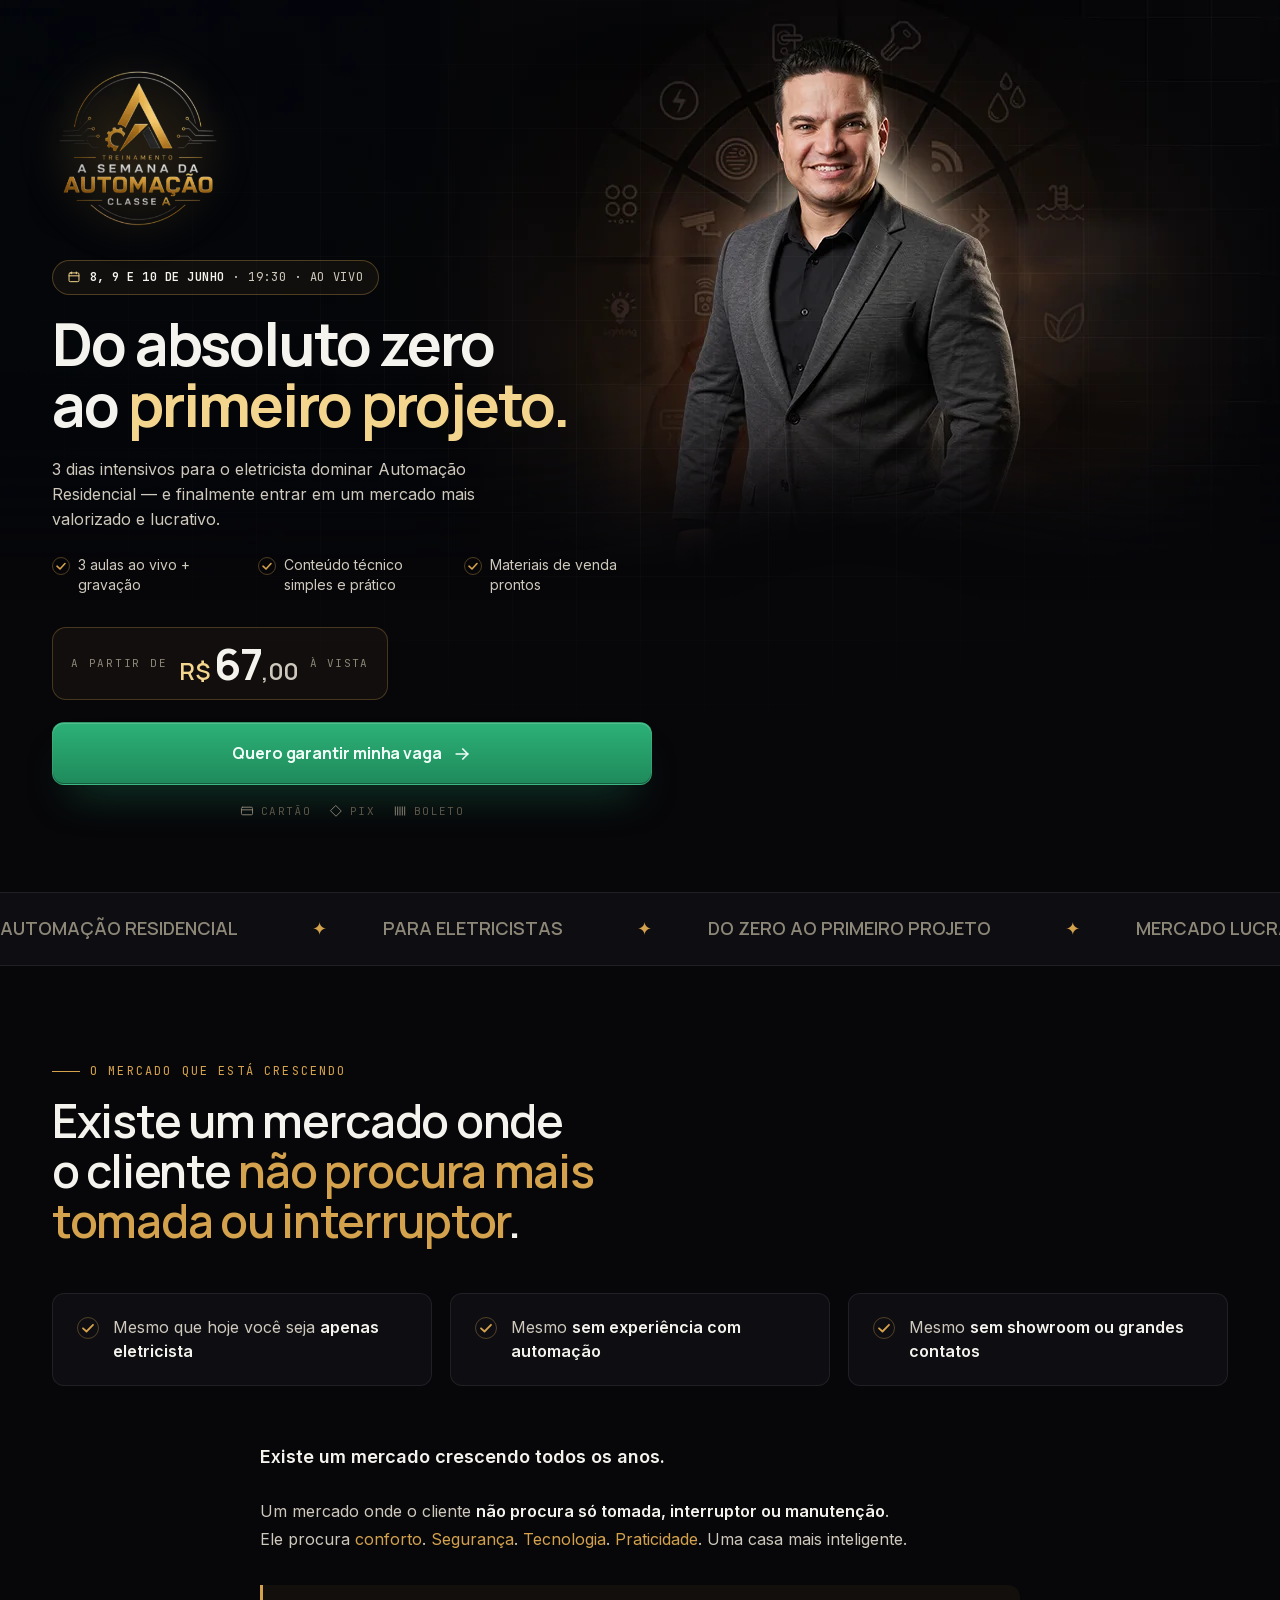
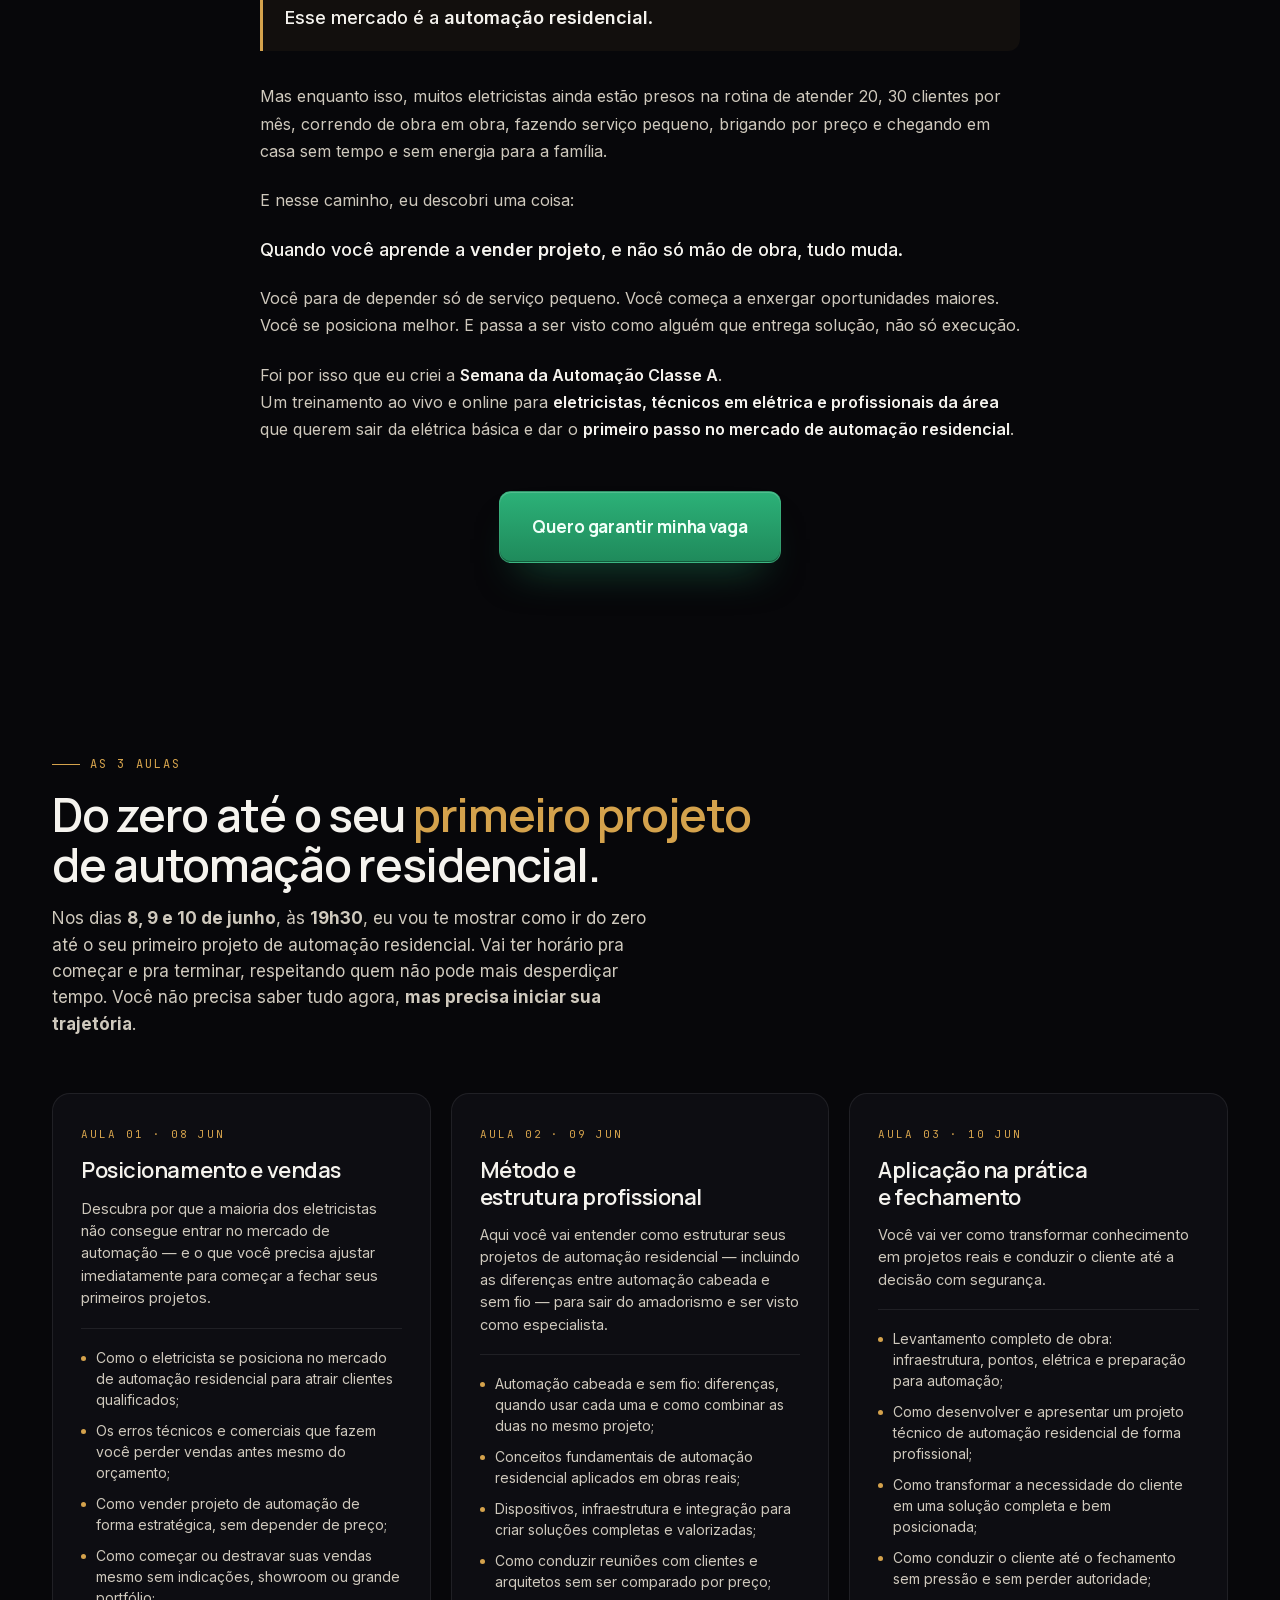
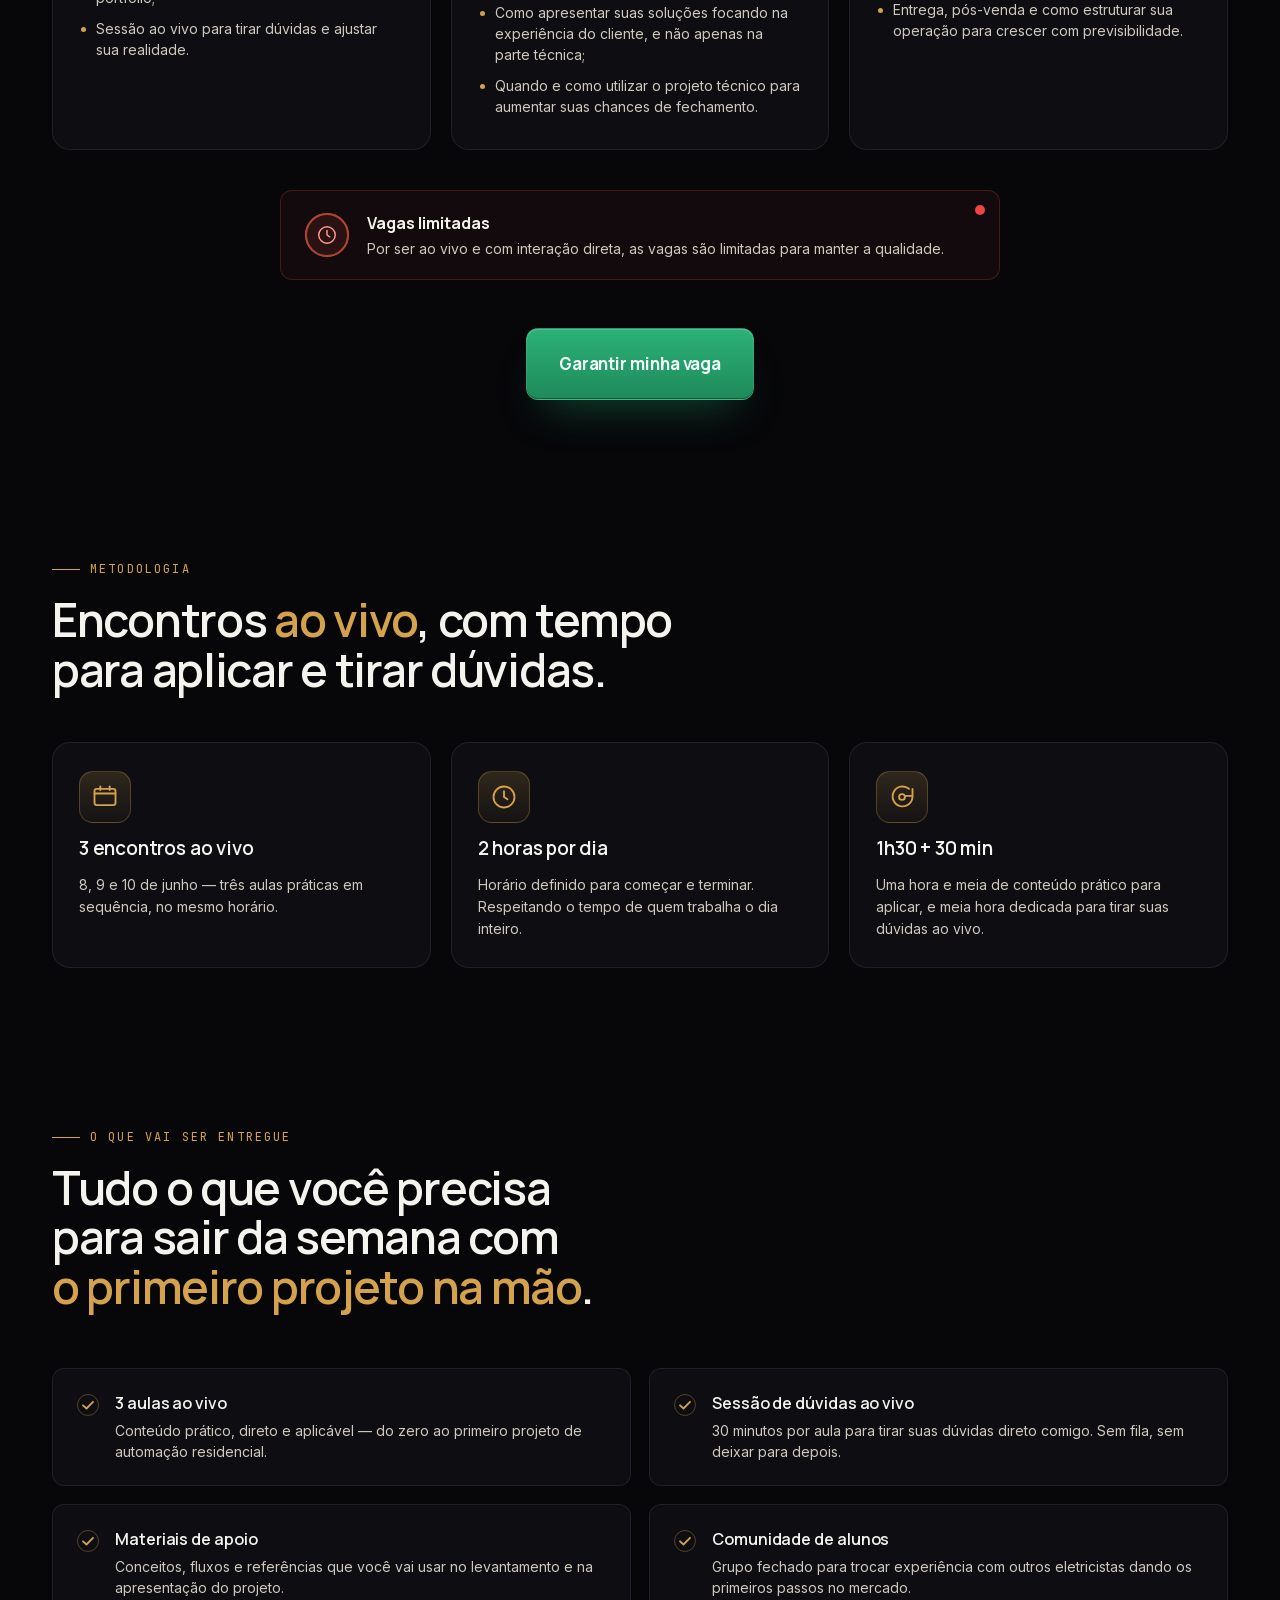
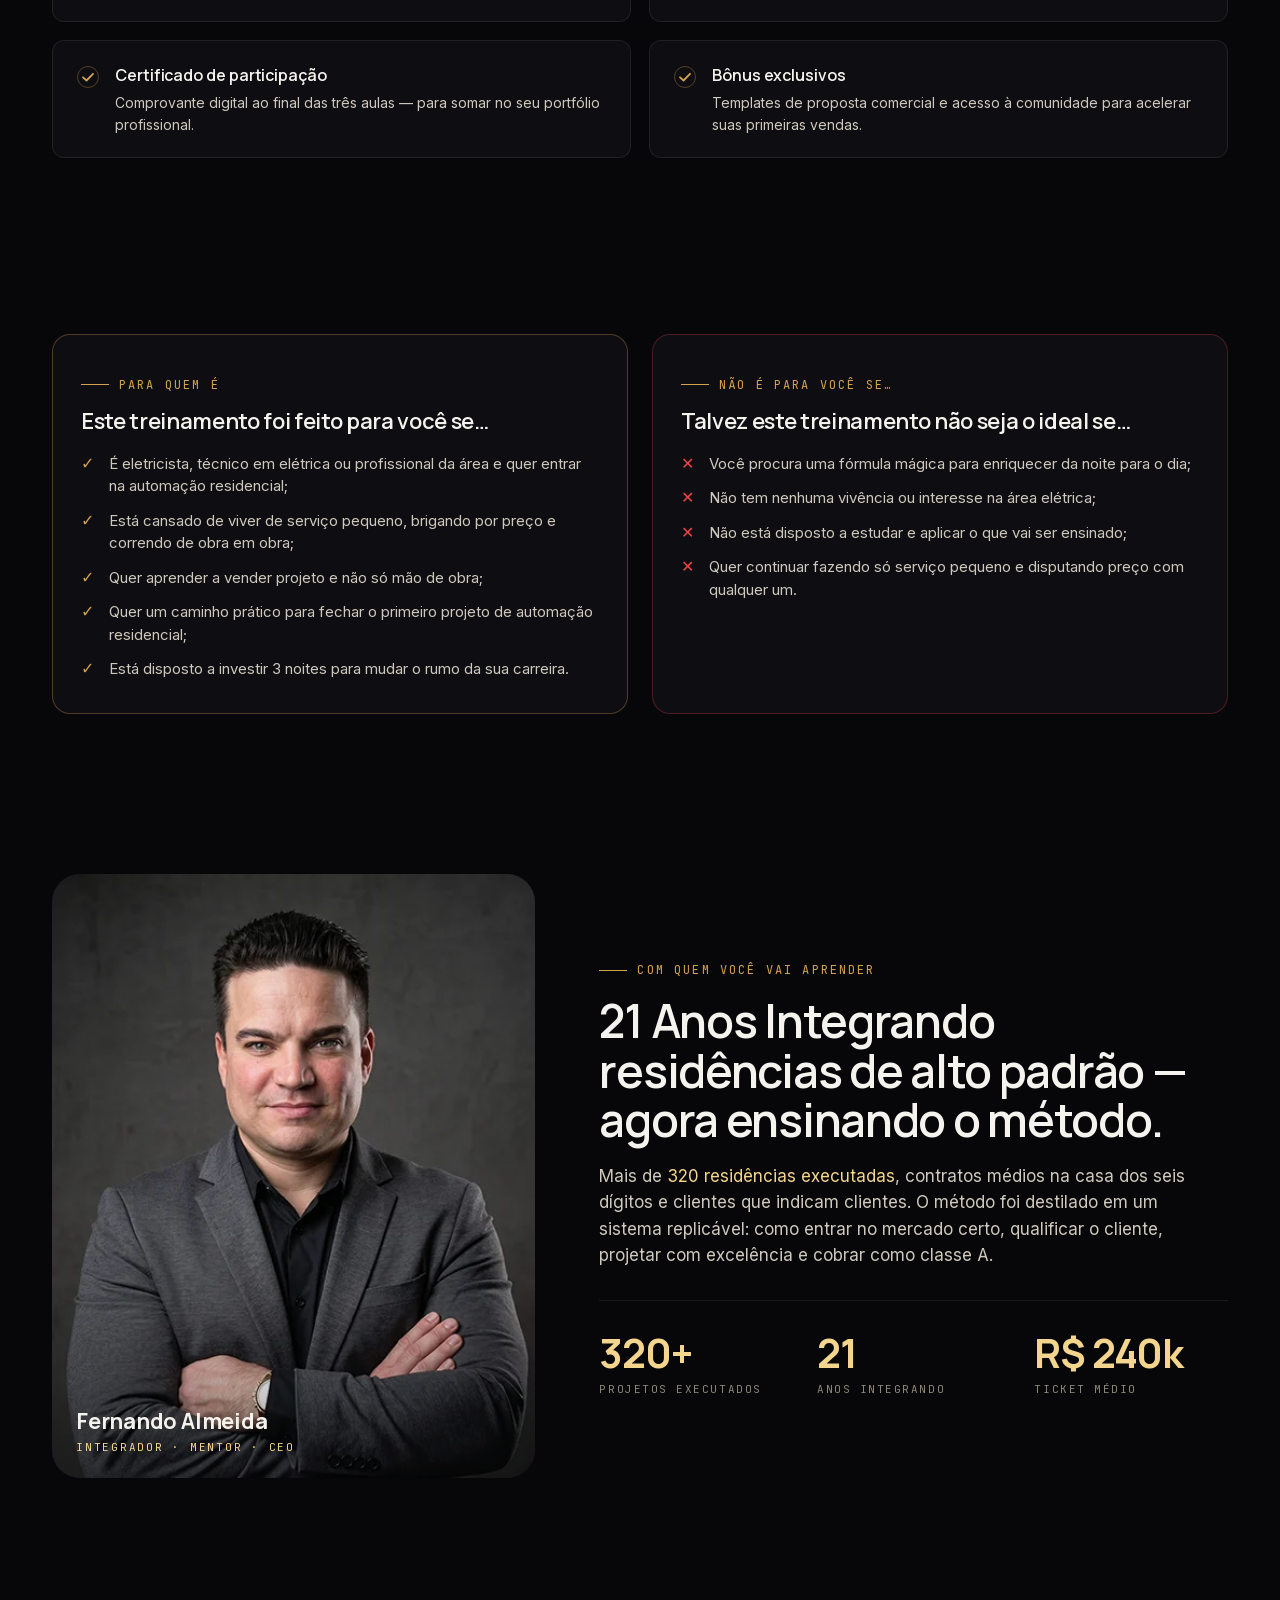
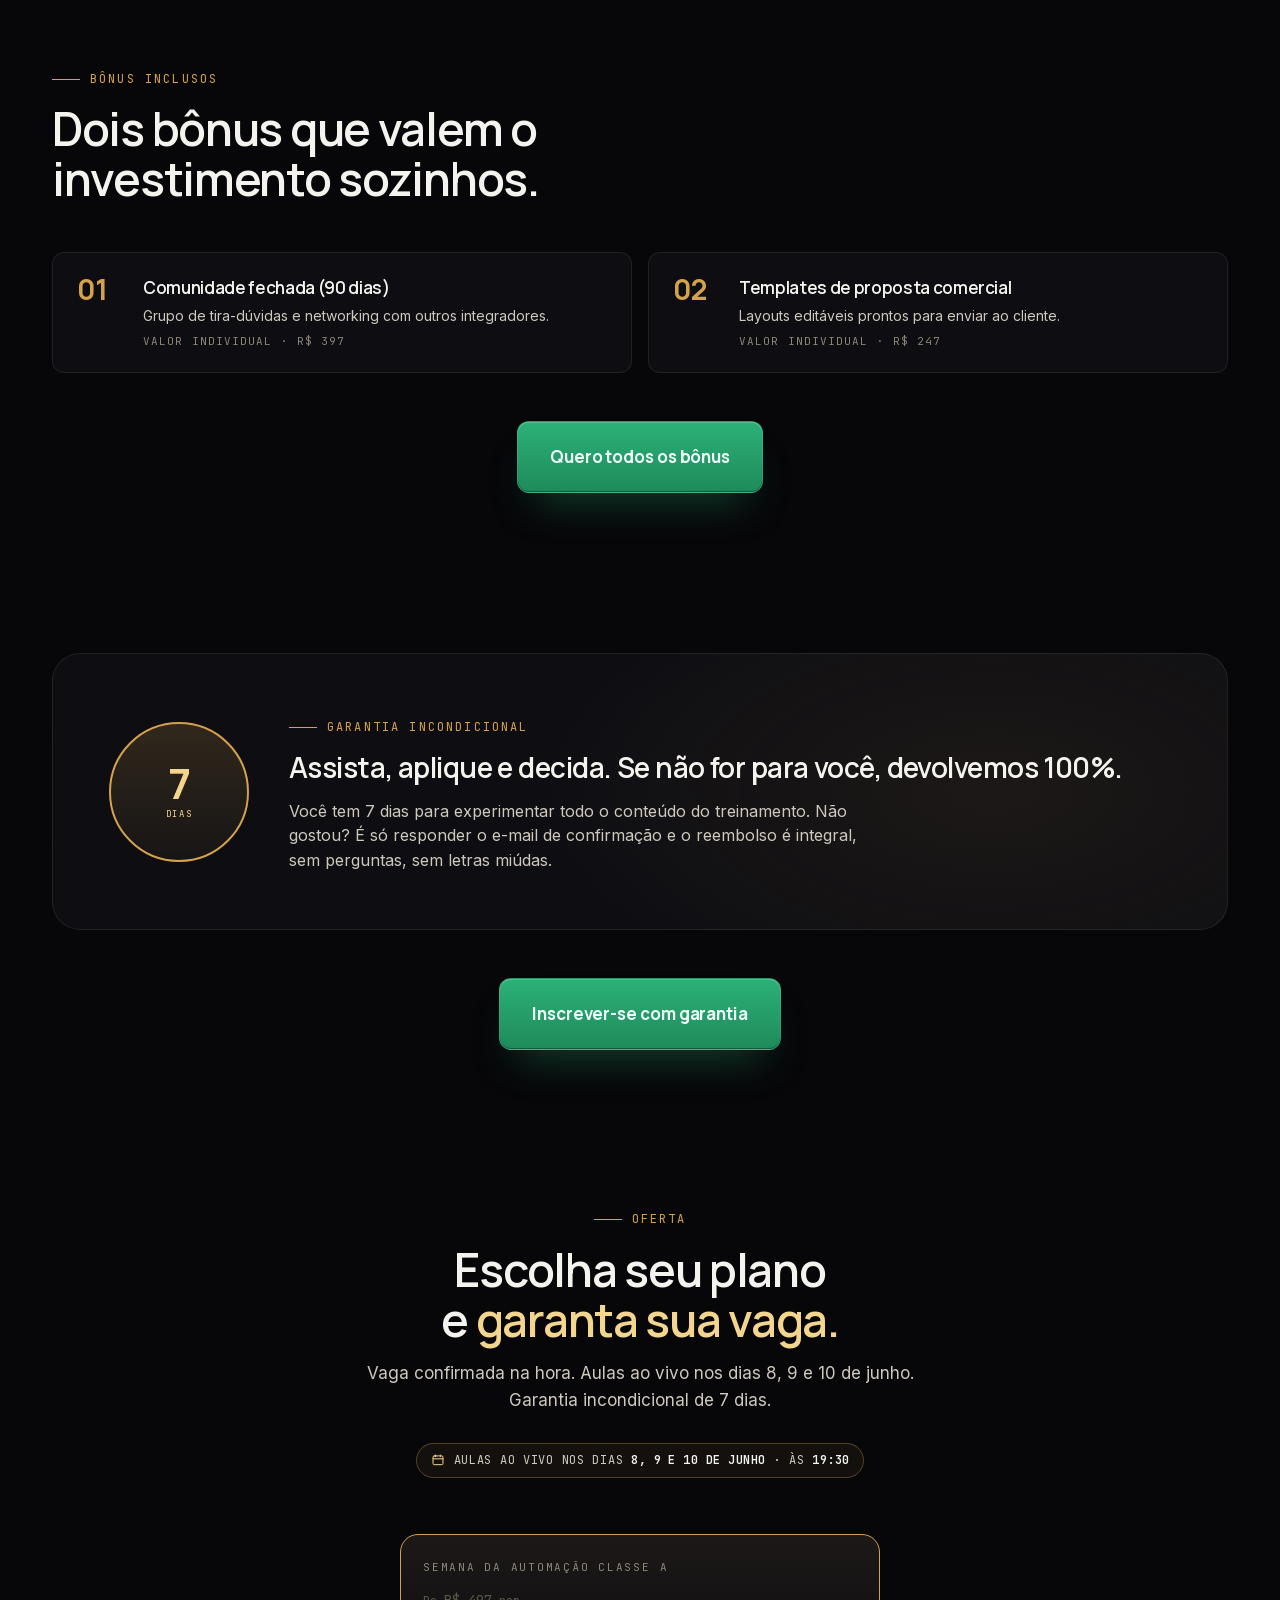
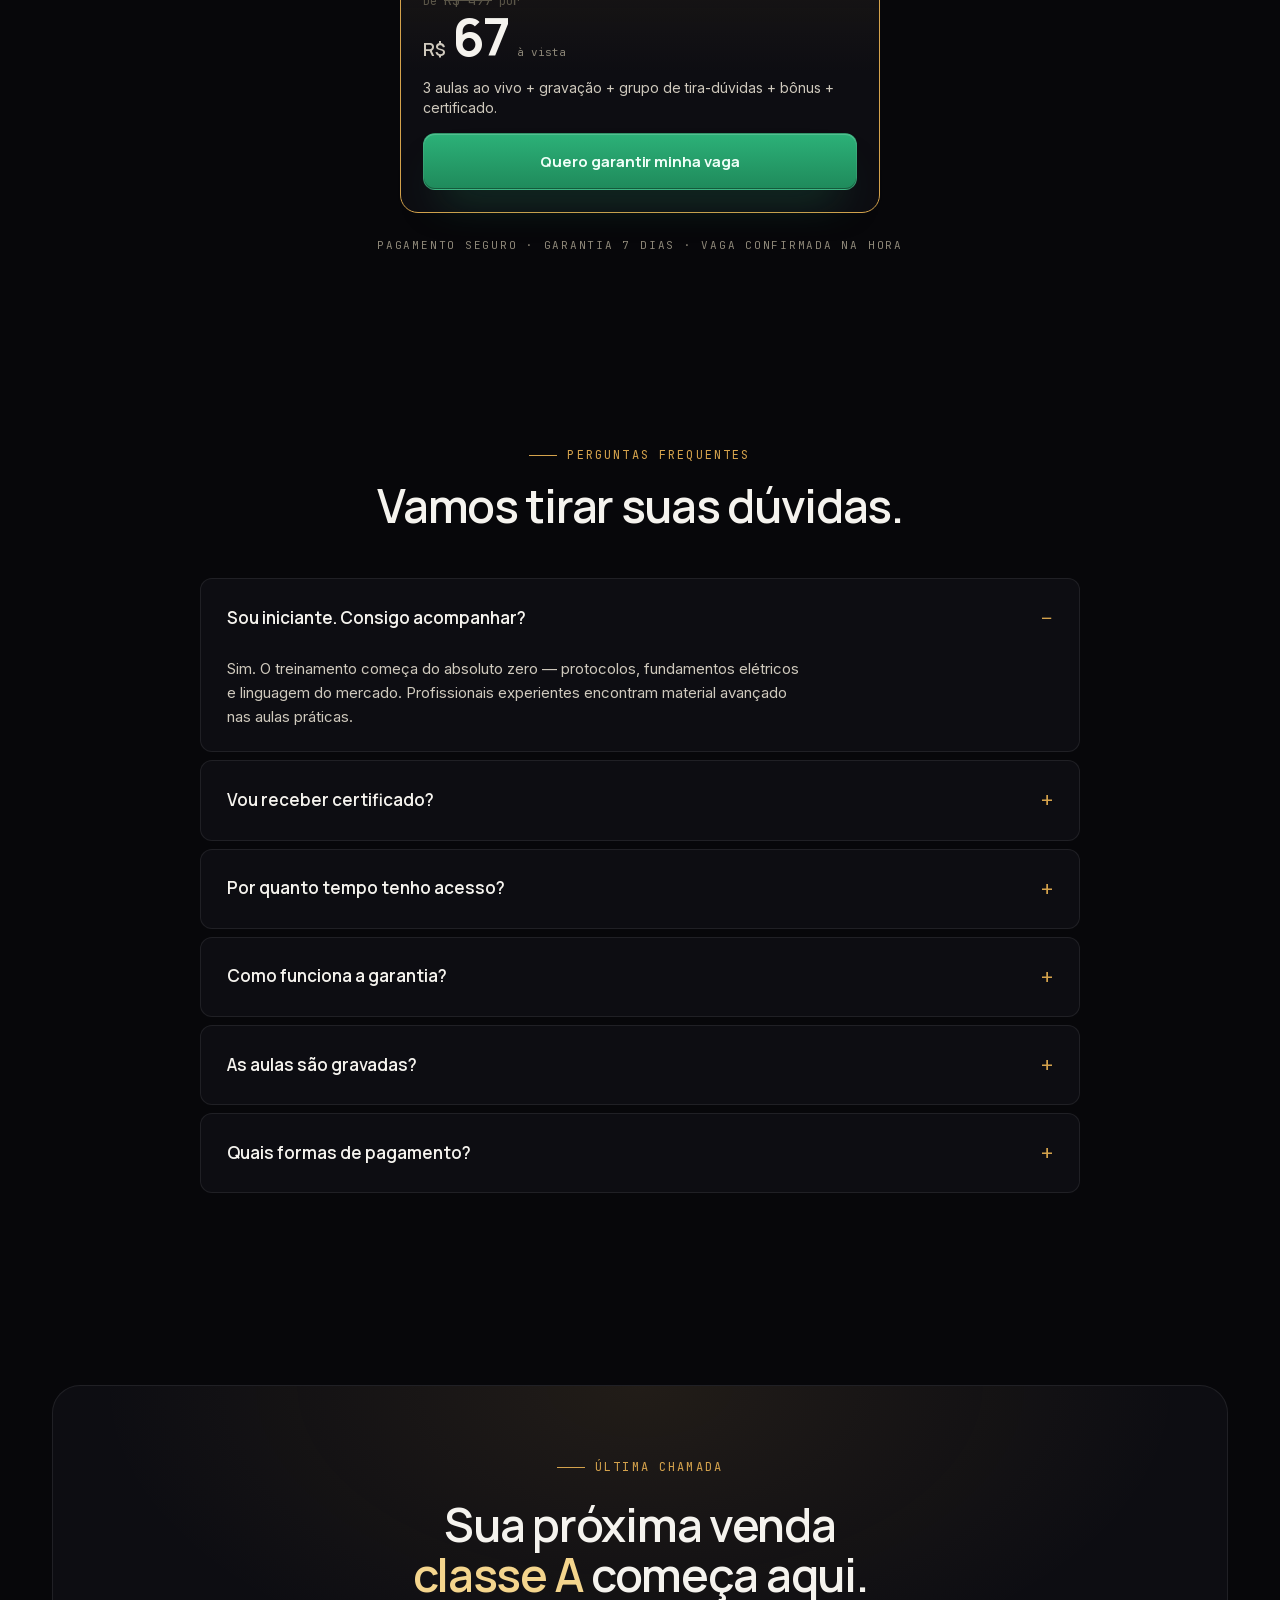
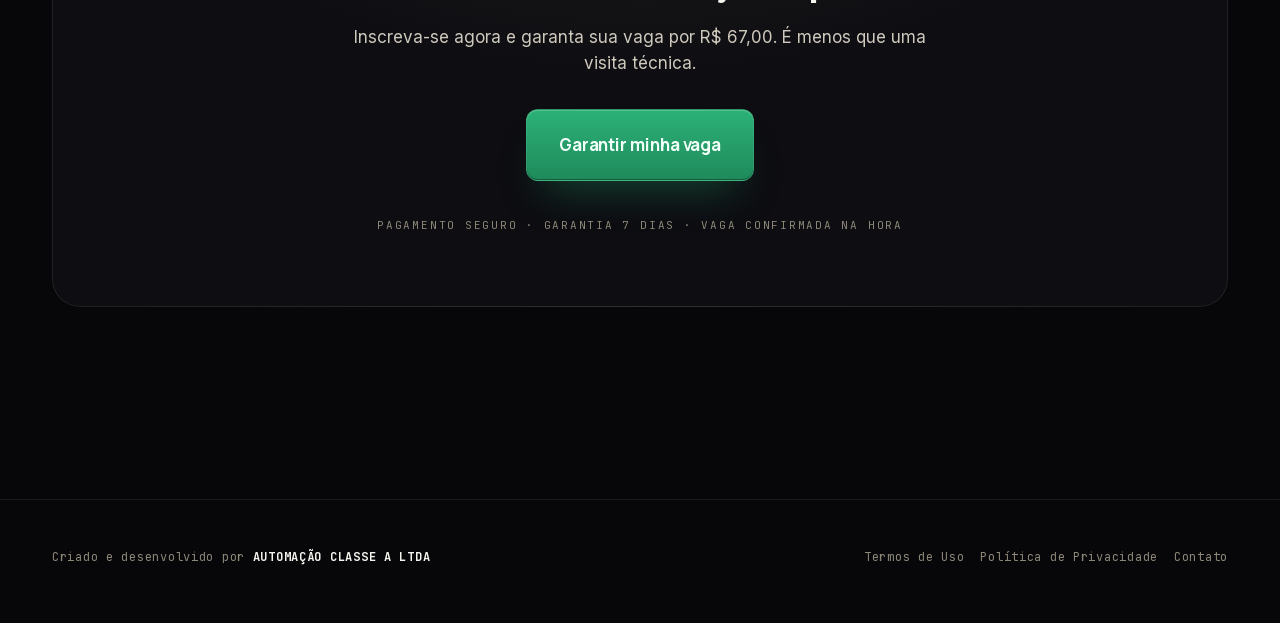
==== commit e02b953e: "content(aulas): aula 02 — acrescentar automação cabeada e sem fio Pedido do Fernando: incluir o tema" ====
--- a/index.html
+++ b/index.html
@@ -278,10 +278,11 @@
           <div class="aula-num">AULA 02 · 09 JUN</div>
           <h3>Método e estrutura profissional</h3>
           <p class="aula-lead">
-            Aqui você vai entender como estruturar seus projetos de automação residencial e sua abordagem para sair
-            do amadorismo e ser visto como especialista.
+            Aqui você vai entender como estruturar seus projetos de automação residencial — incluindo as diferenças
+            entre automação cabeada e sem fio — para sair do amadorismo e ser visto como especialista.
           </p>
           <ul>
+            <li>Automação cabeada e sem fio: diferenças, quando usar cada uma e como combinar as duas no mesmo projeto;</li>
             <li>Conceitos fundamentais de automação residencial aplicados em obras reais;</li>
             <li>Dispositivos, infraestrutura e integração para criar soluções completas e valorizadas;</li>
             <li>Como conduzir reuniões com clientes e arquitetos sem ser comparado por preço;</li>
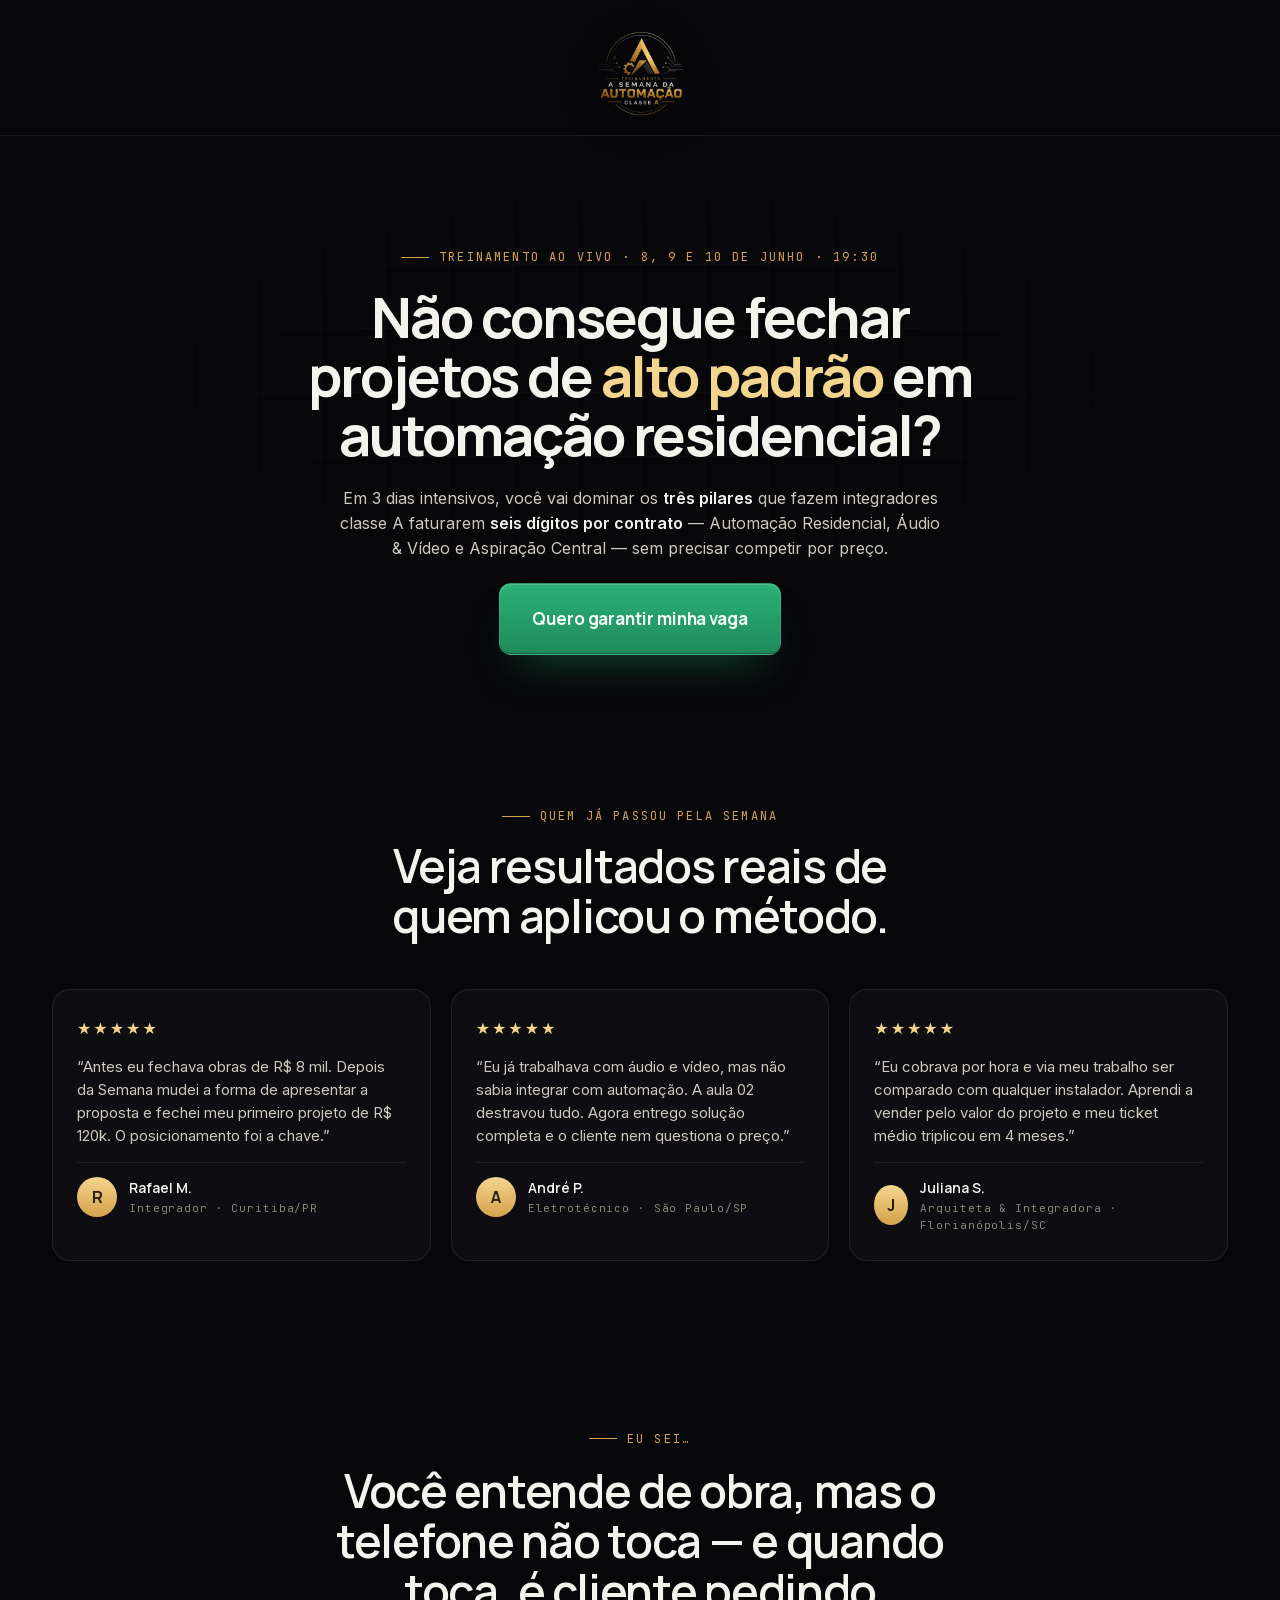
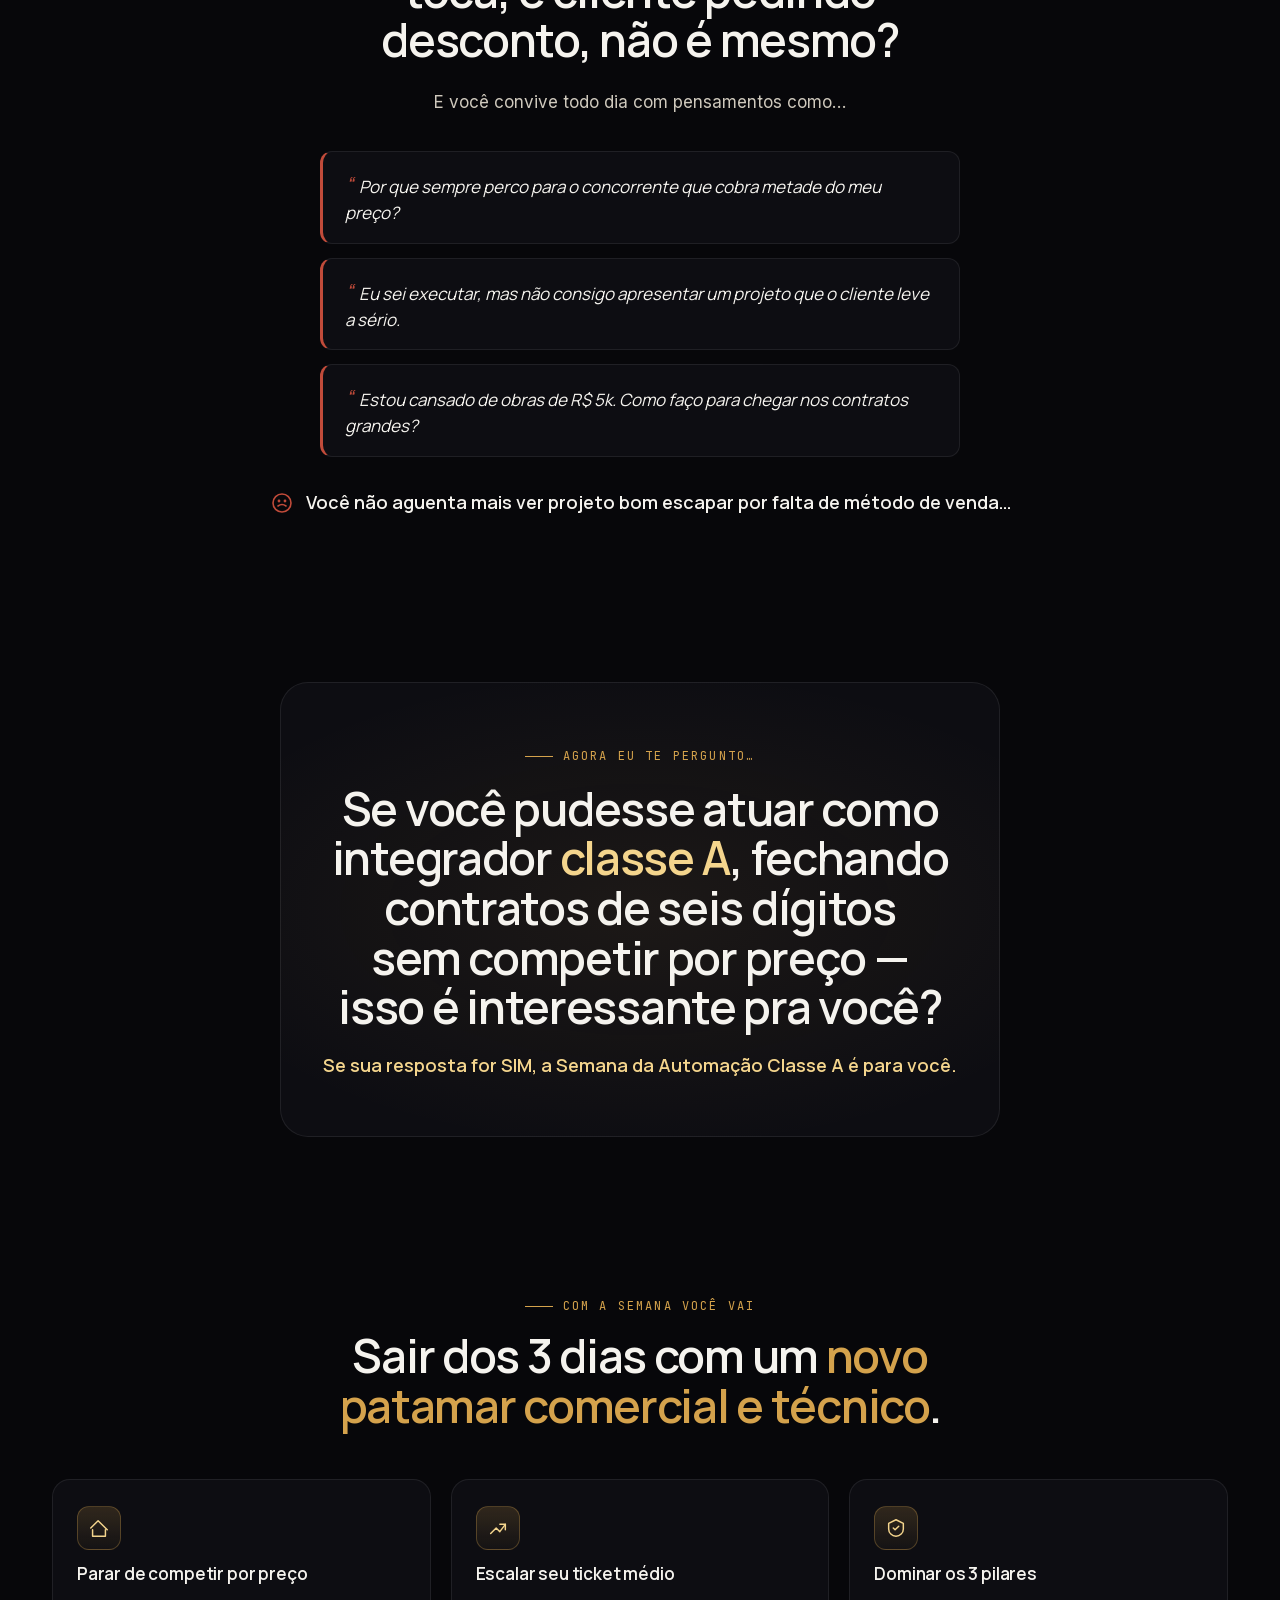
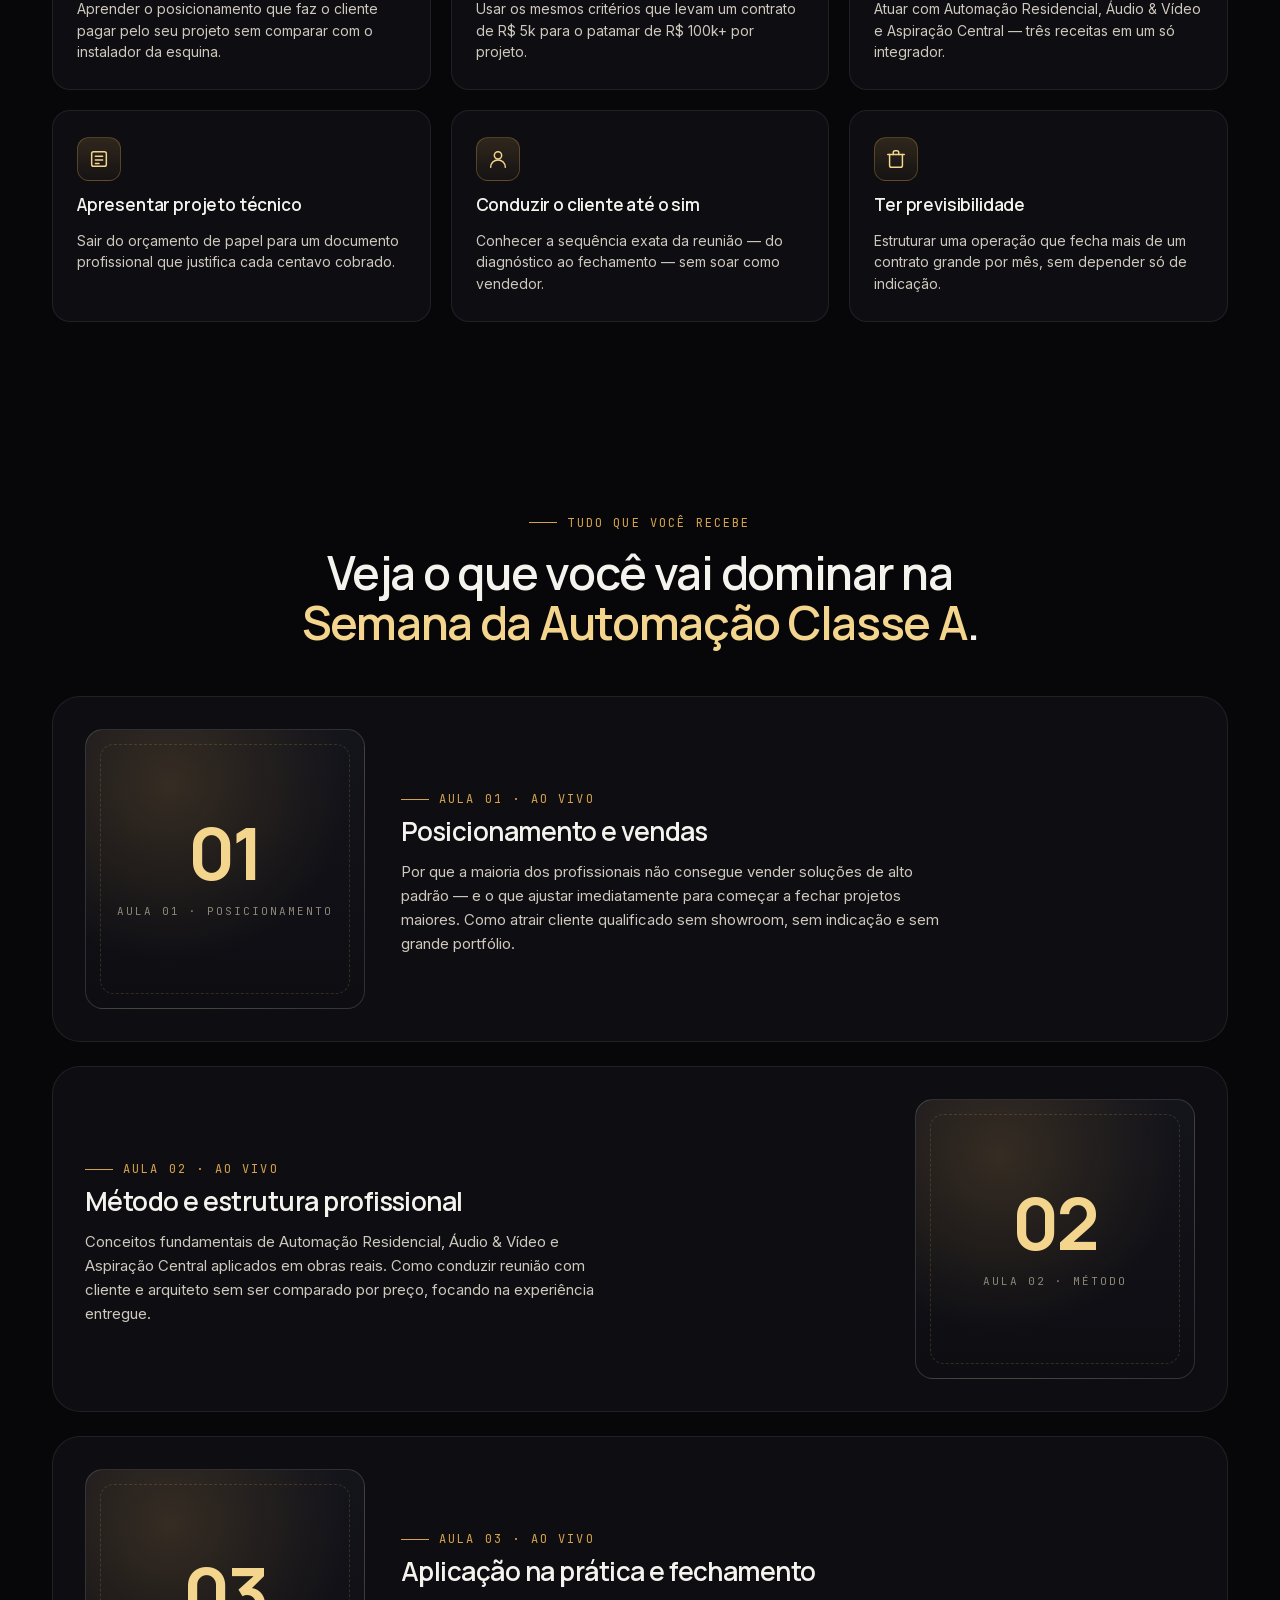
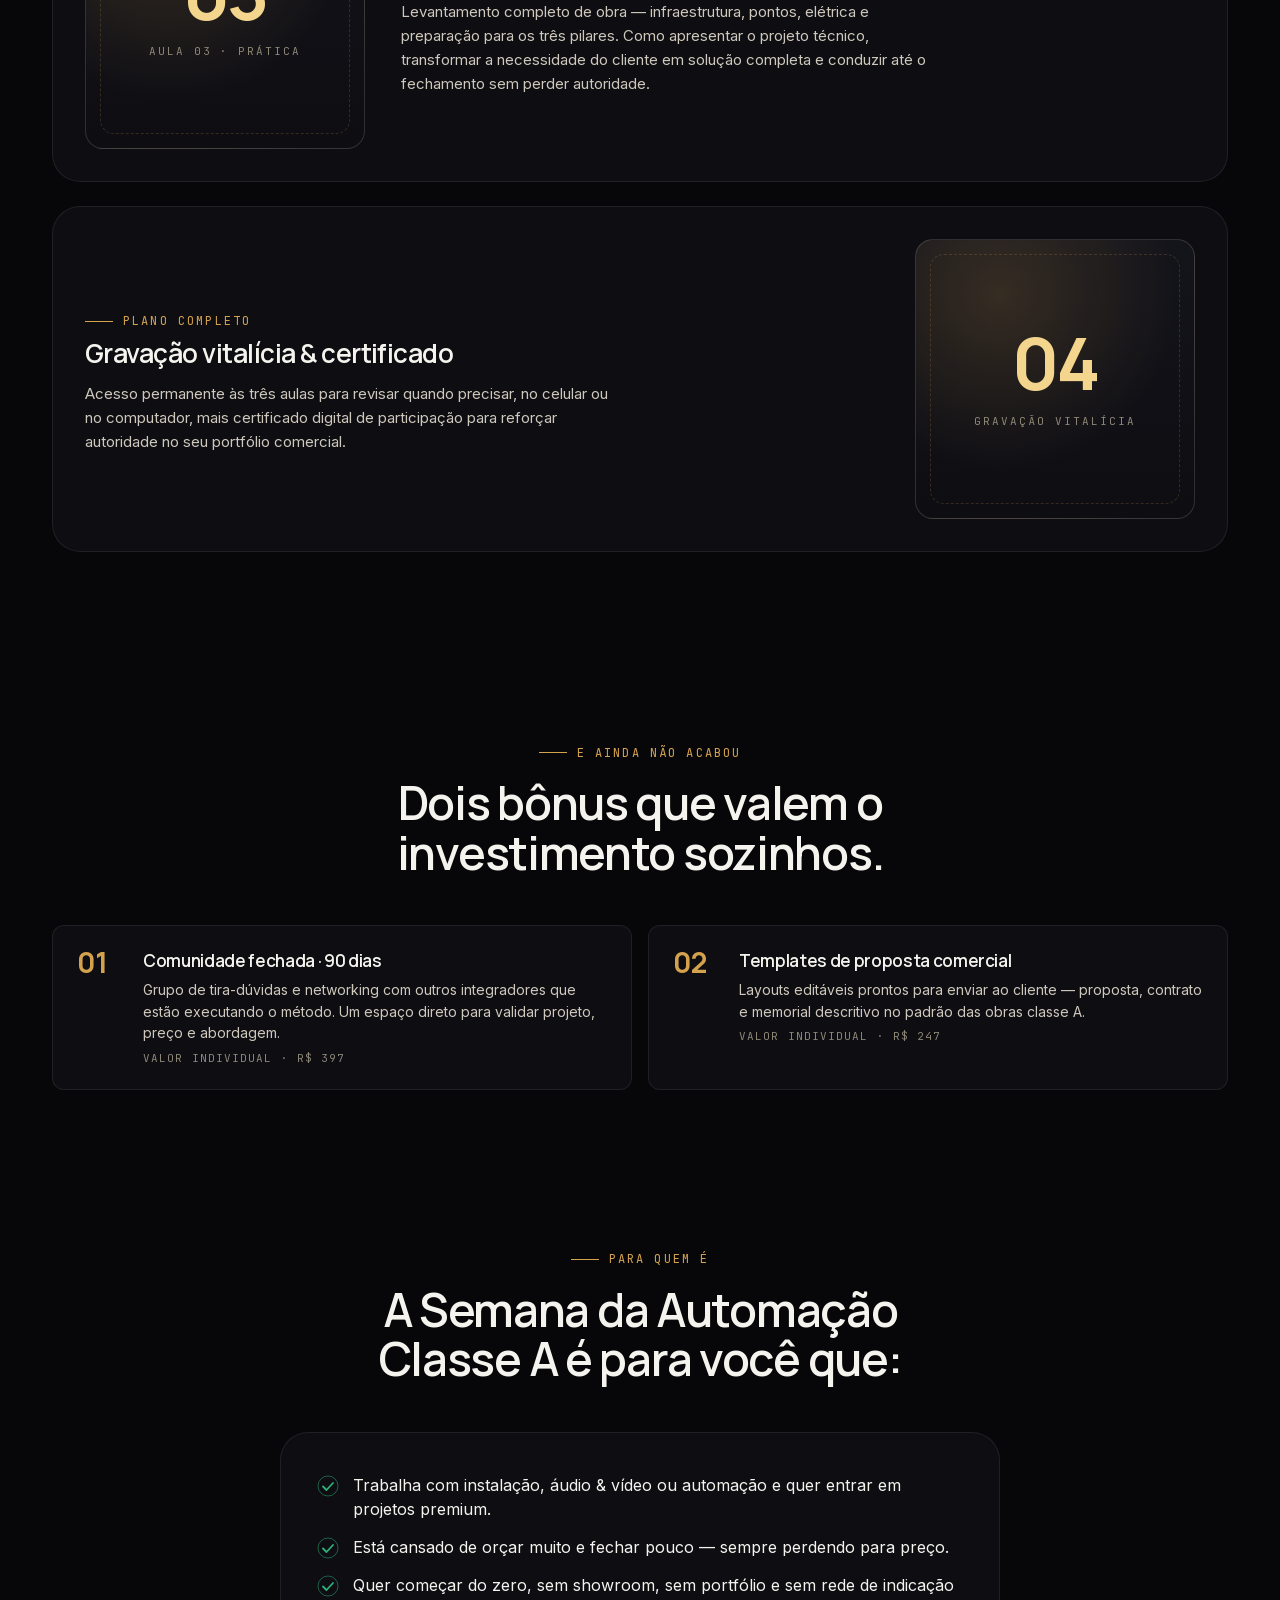
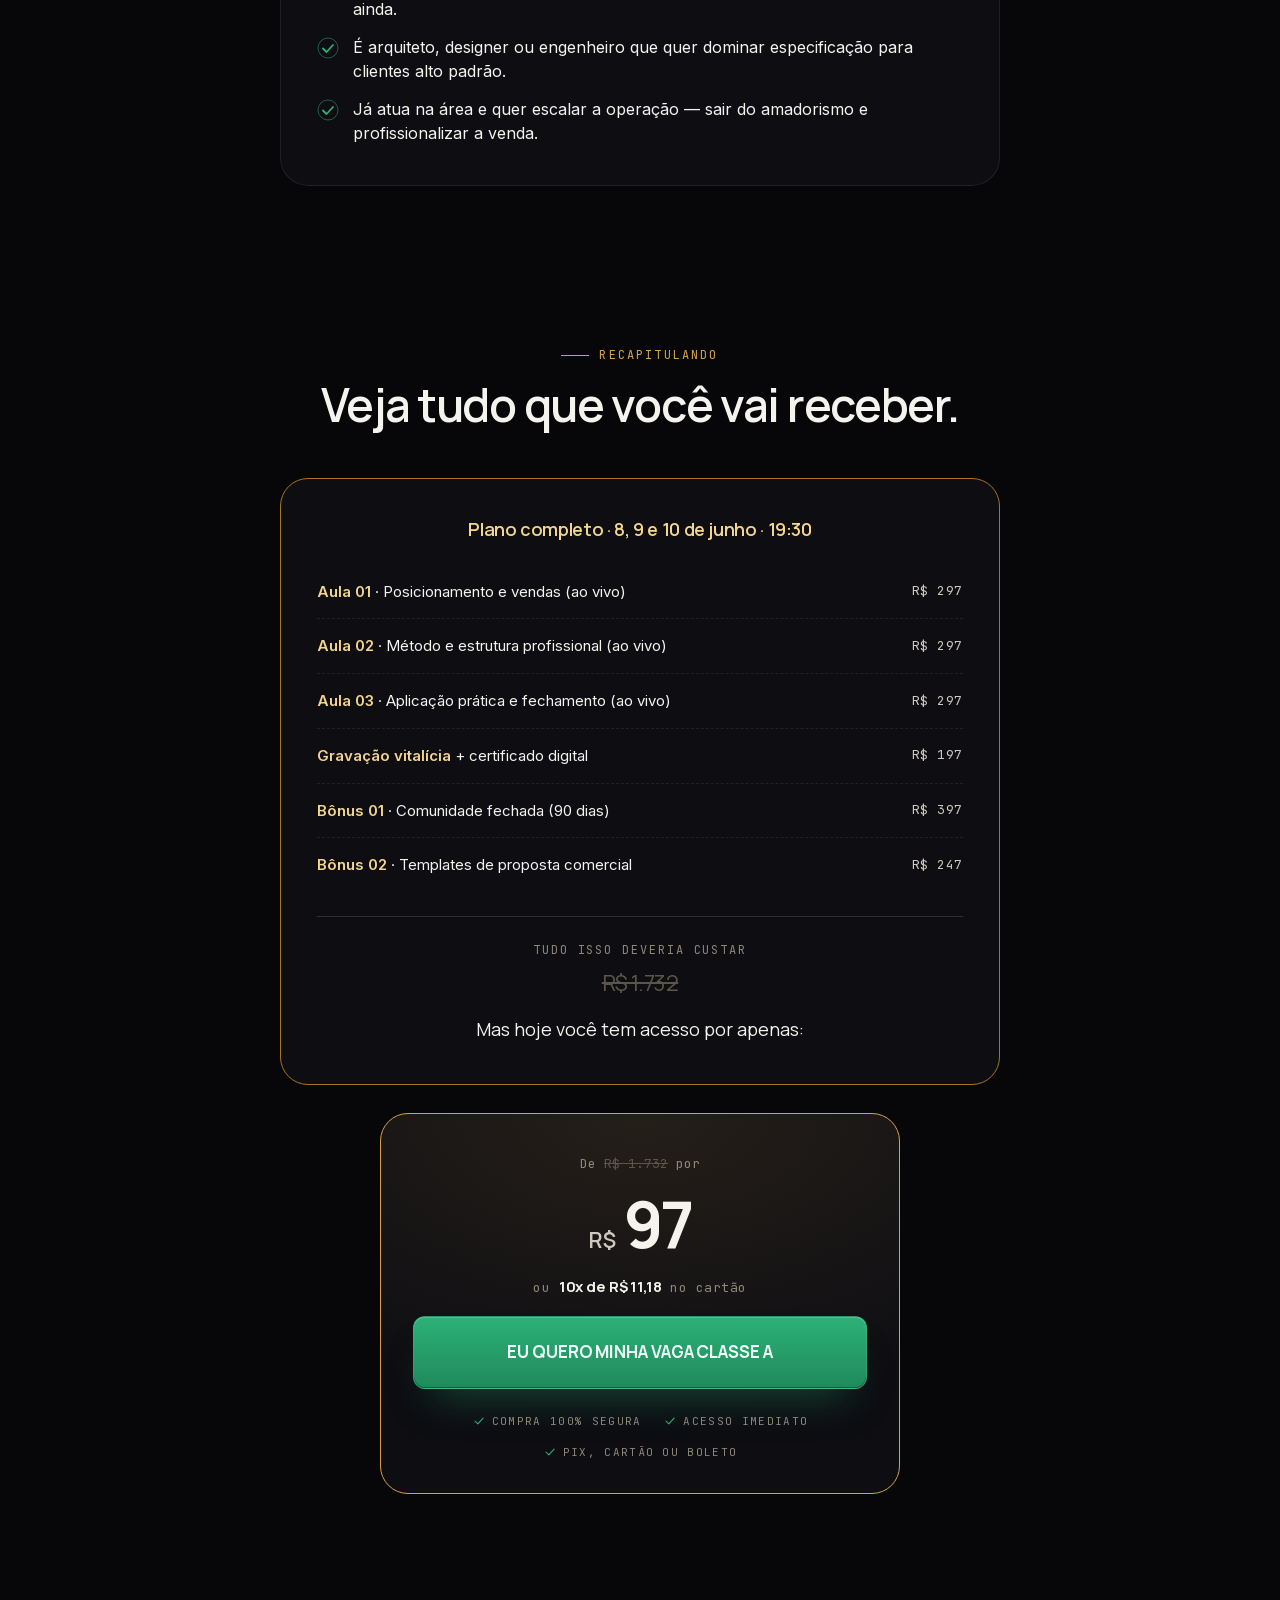
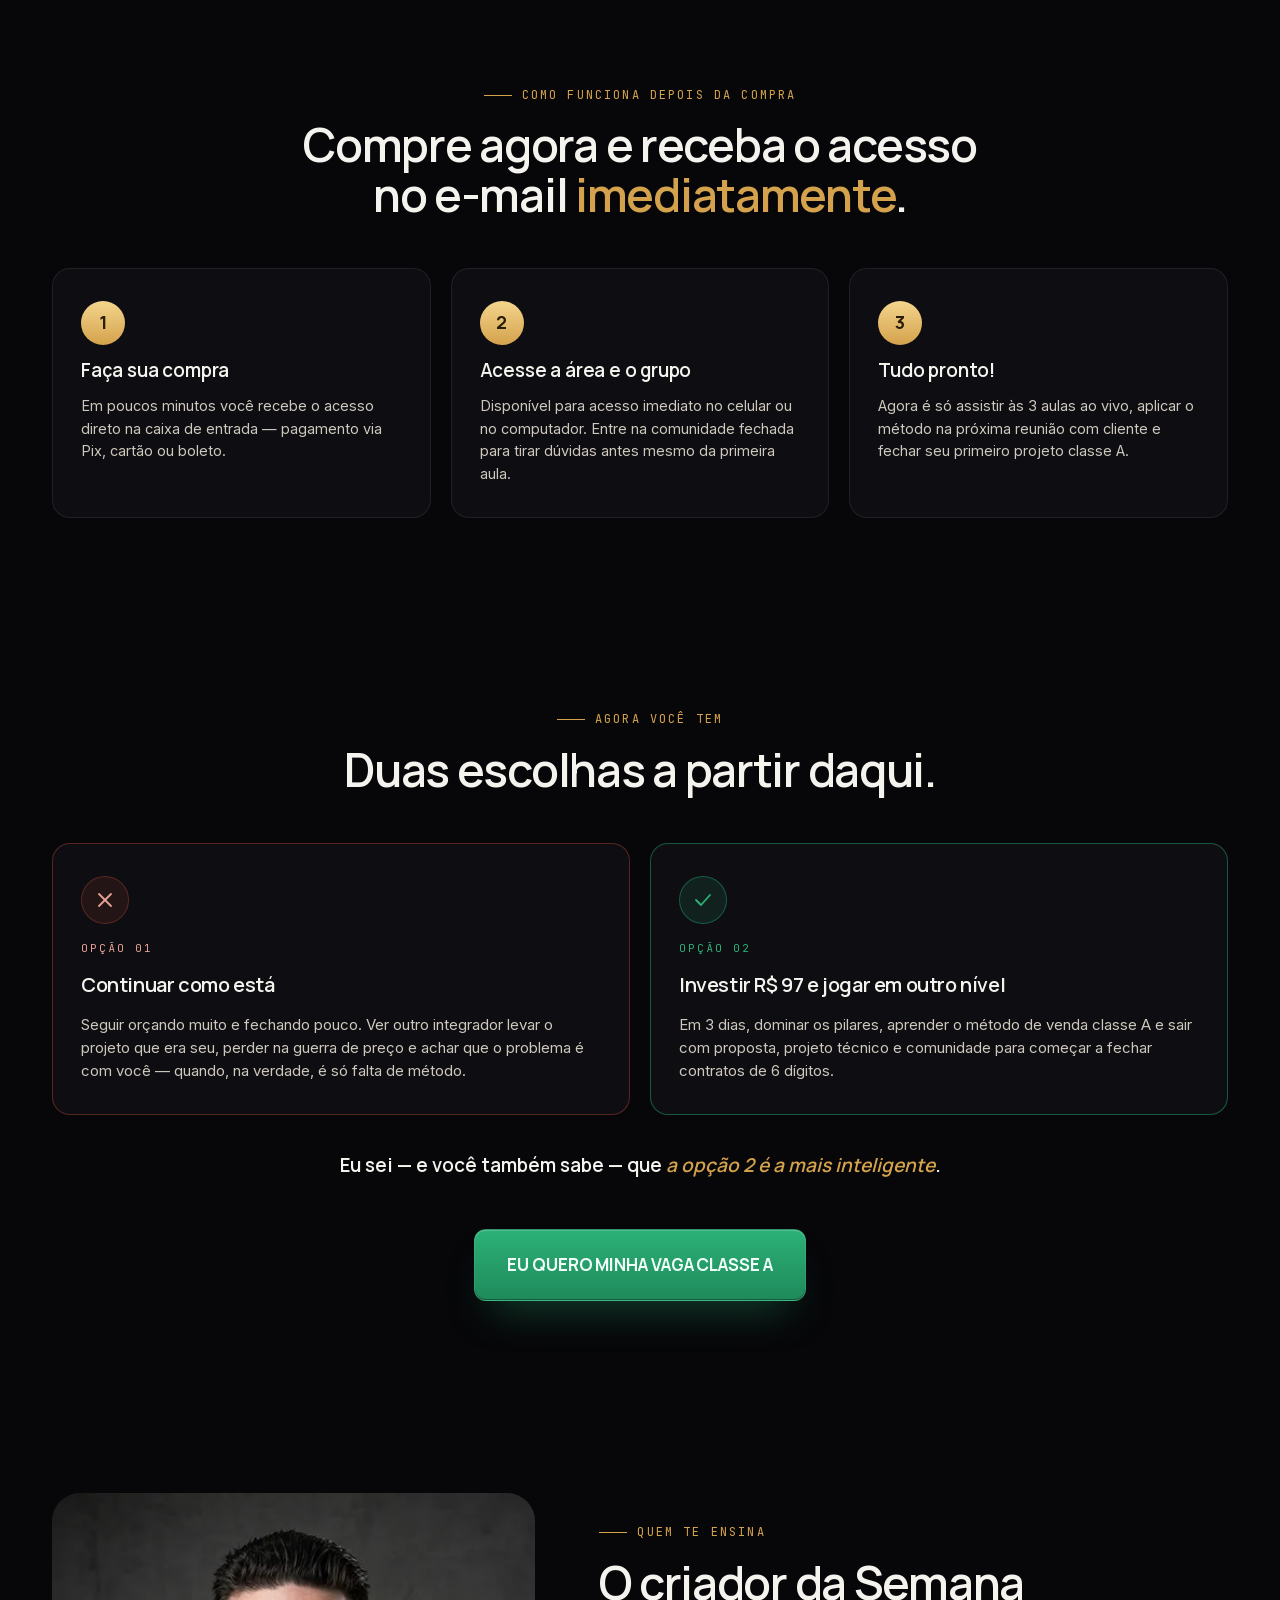
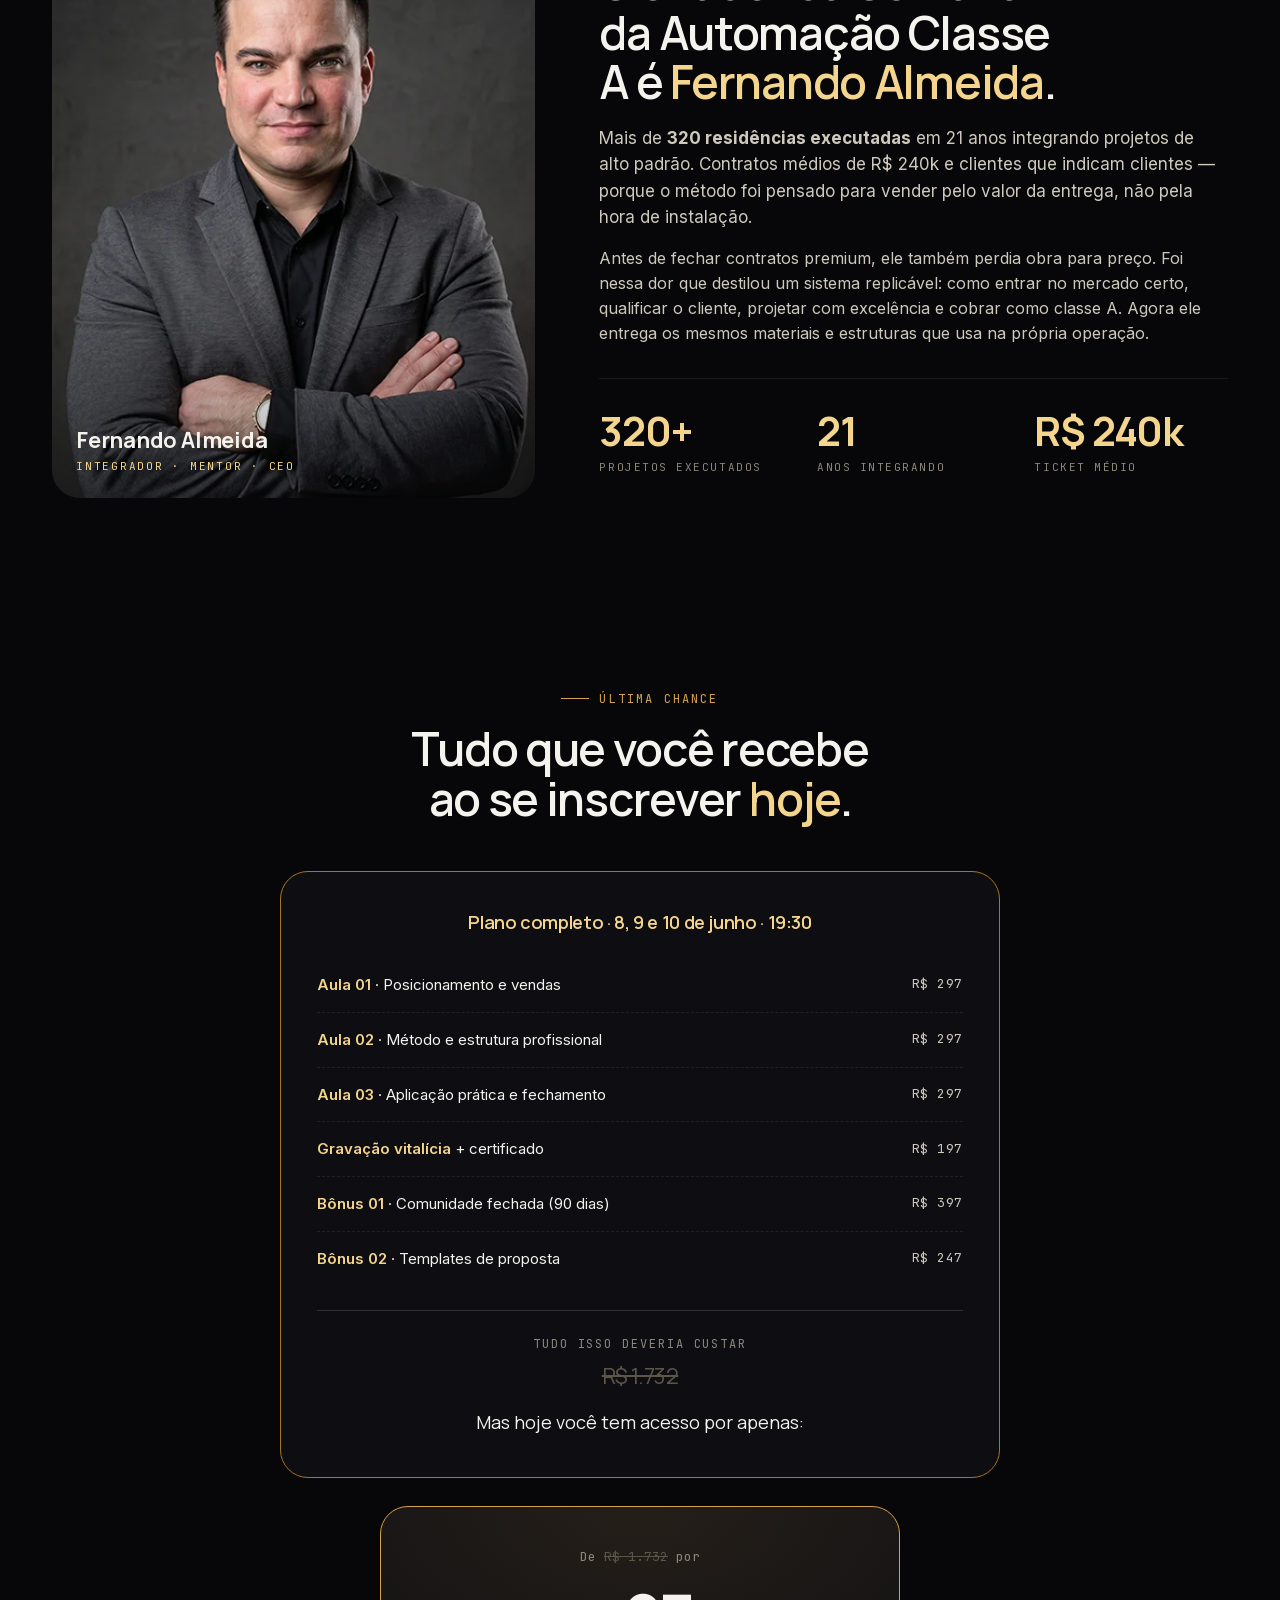
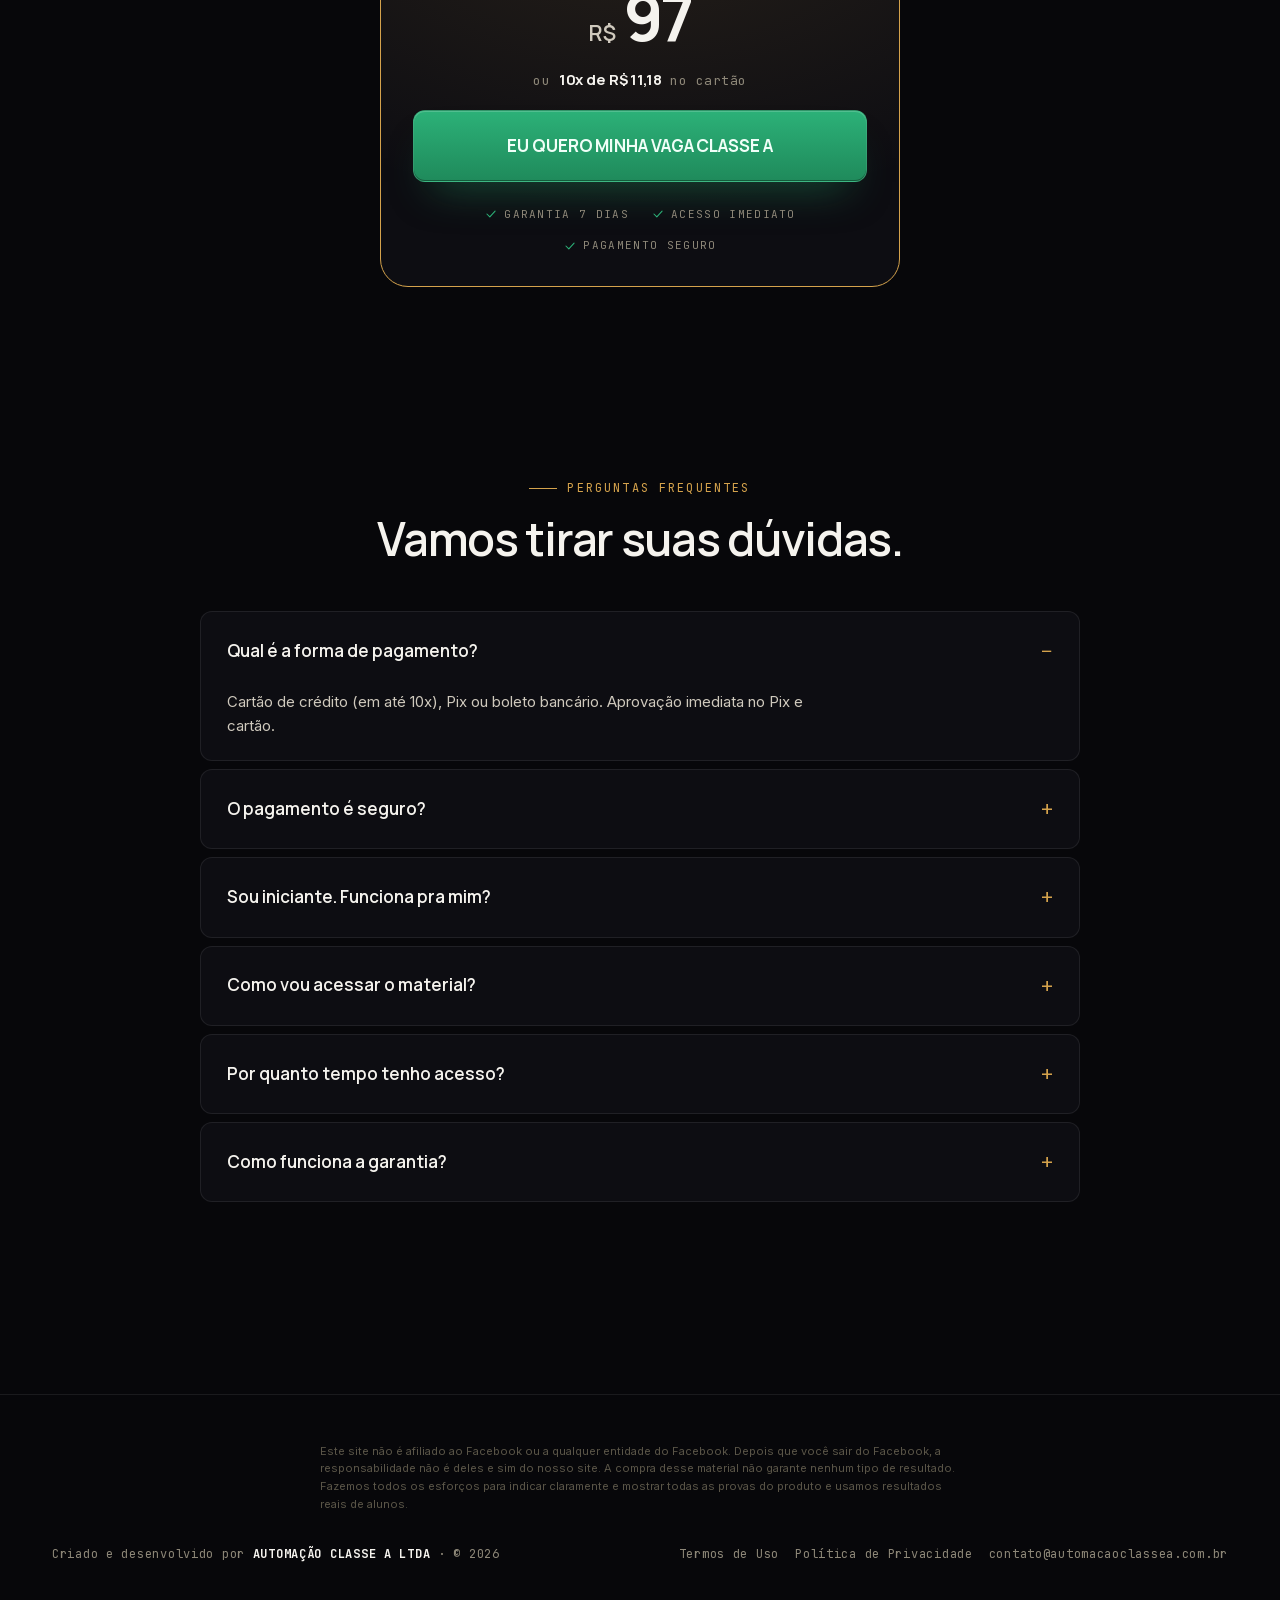
==== commit 6883396b: "chore(index): tornar index2 a home principal e mover home antiga para index2 Co-Authored-By: Claude " ====
--- a/index.html
+++ b/index.html
@@ -4,7 +4,7 @@
 <head>
   <meta charset="utf-8" />
   <meta name="viewport" content="width=device-width, initial-scale=1" />
-  <title>Semana da Automação Classe A · Treinamento ao vivo</title>
+  <title>Semana da Automação Classe A · Do zero ao cliente de alto padrão</title>
 
   <!-- Meta Pixel Code -->
   <script>
@@ -31,472 +31,1164 @@
   <link rel="preload" href="fonts/jetbrainsmono-latin.woff2" as="font" type="font/woff2" crossorigin />
 
   <link rel="stylesheet" href="styles.css" />
+
+  <style>
+    /* =============================================================
+       Estilos específicos do modelo-olimpo (PAS + AIDA + Hormozi)
+       Estendem o design system de styles.css
+       ============================================================= */
+
+    /* ---------- Bloco 1 · Header simples ---------- */
+    .lp-header {
+      padding: 28px 0 16px;
+      text-align: center;
+      border-bottom: 1px solid var(--line);
+    }
+    .lp-header img {
+      width: 88px;
+      height: auto;
+      margin: 0 auto;
+      display: block;
+      filter: drop-shadow(0 8px 18px rgba(0, 0, 0, 0.5));
+    }
+
+    /* ---------- Bloco 2 · Hero (variante PAS, sem countdown) ---------- */
+    .hero.hero--pas { padding-top: 64px; padding-bottom: 64px; }
+    @media (max-width: 820px) {
+      .hero.hero--pas { padding-top: 48px; padding-bottom: 48px; }
+    }
+    .hero--pas .hero-inner-2 {
+      max-width: 760px;
+      margin: 0 auto;
+      text-align: center;
+      display: flex;
+      flex-direction: column;
+      align-items: center;
+      gap: 22px;
+      padding: 48px 0 24px;
+    }
+    .hero--pas h1 {
+      font-size: clamp(36px, 4.4vw, 58px);
+      line-height: 1.04;
+      letter-spacing: -0.034em;
+      font-weight: 700;
+    }
+    .hero--pas .hero-lead { max-width: 60ch; margin: 0 auto; }
+    .hero--pas .hero-lead strong { color: var(--fg-0); font-weight: 600; }
+
+    /* ---------- Bloco 3 · Prova social ---------- */
+    .proof-grid {
+      display: grid;
+      grid-template-columns: repeat(3, 1fr);
+      gap: 20px;
+      margin-top: 48px;
+    }
+    @media (max-width: 880px) { .proof-grid { grid-template-columns: 1fr; } }
+
+    .proof-card {
+      background: var(--bg-1);
+      border: 1px solid var(--line);
+      border-radius: var(--r-lg);
+      padding: 26px 24px;
+      display: flex;
+      flex-direction: column;
+      gap: 14px;
+    }
+    .proof-card .stars {
+      color: var(--gold-0);
+      font-size: 16px;
+      letter-spacing: 2px;
+    }
+    .proof-card .quote {
+      font-size: 15px;
+      line-height: 1.55;
+      color: var(--fg-1);
+    }
+    .proof-card .person {
+      display: flex;
+      align-items: center;
+      gap: 12px;
+      padding-top: 14px;
+      border-top: 1px solid var(--line);
+    }
+    .proof-card .avatar {
+      width: 40px;
+      height: 40px;
+      border-radius: 50%;
+      background: linear-gradient(180deg, var(--gold-0), var(--gold-1));
+      color: #2a1d05;
+      font-family: var(--font-display);
+      font-weight: 700;
+      font-size: 16px;
+      display: flex;
+      align-items: center;
+      justify-content: center;
+    }
+    .proof-card .who { display: flex; flex-direction: column; gap: 2px; }
+    .proof-card .who .name {
+      font-family: var(--font-display);
+      font-weight: 600;
+      font-size: 14px;
+      color: var(--fg-0);
+    }
+    .proof-card .who .meta {
+      font-family: var(--font-mono);
+      font-size: 11px;
+      letter-spacing: 0.08em;
+      color: var(--fg-2);
+    }
+
+    /* ---------- Bloco 4 · Dor / agitação ---------- */
+    .pain-block { max-width: 760px; margin: 0 auto; text-align: center; }
+    .pain-thoughts {
+      list-style: none;
+      padding: 0;
+      margin: 36px auto 0;
+      display: flex;
+      flex-direction: column;
+      gap: 14px;
+      max-width: 640px;
+    }
+    .pain-thoughts li {
+      background: var(--bg-1);
+      border: 1px solid var(--line);
+      border-left: 3px solid var(--danger);
+      border-radius: var(--r-md);
+      padding: 18px 22px;
+      font-family: var(--font-display);
+      font-size: 17px;
+      line-height: 1.4;
+      color: var(--fg-0);
+      text-align: left;
+      font-style: italic;
+    }
+    .pain-thoughts li::before {
+      content: "“";
+      color: var(--danger);
+      margin-right: 6px;
+      font-size: 22px;
+    }
+    .pain-close {
+      display: inline-flex;
+      align-items: center;
+      gap: 12px;
+      margin-top: 32px;
+      font-family: var(--font-display);
+      font-weight: 600;
+      font-size: 18px;
+      color: var(--fg-0);
+    }
+    .pain-close svg { color: var(--danger); flex-shrink: 0; }
+
+    /* ---------- Bloco 5 · Pergunta-ponte ---------- */
+    .bridge {
+      text-align: center;
+      max-width: 720px;
+      margin: 0 auto;
+      padding: 56px 32px;
+      background:
+        radial-gradient(800px 400px at 50% 50%, rgba(212,162,76,0.08), transparent 60%),
+        var(--bg-1);
+      border: 1px solid var(--line);
+      border-radius: var(--r-xl);
+    }
+    .bridge .eyebrow { justify-content: center; }
+    .bridge h2 { margin-top: 18px; }
+    .bridge .anchor {
+      margin-top: 20px;
+      font-family: var(--font-display);
+      font-size: 18px;
+      color: var(--gold-0);
+      font-weight: 600;
+    }
+
+    /* ---------- Bloco 6 · "Com o produto você vai…" ---------- */
+    .benefits-grid {
+      display: grid;
+      grid-template-columns: repeat(3, 1fr);
+      gap: 20px;
+      margin-top: 48px;
+    }
+    @media (max-width: 960px) { .benefits-grid { grid-template-columns: repeat(2, 1fr); } }
+    @media (max-width: 600px) { .benefits-grid { grid-template-columns: 1fr; } }
+
+    .benefit {
+      background: var(--bg-1);
+      border: 1px solid var(--line);
+      border-radius: var(--r-lg);
+      padding: 26px 24px;
+      display: flex;
+      flex-direction: column;
+      gap: 14px;
+      transition: border-color 0.25s, transform 0.25s;
+    }
+    .benefit:hover { border-color: var(--gold-2); transform: translateY(-3px); }
+    .benefit-icon {
+      width: 44px;
+      height: 44px;
+      border-radius: 12px;
+      background: linear-gradient(180deg, rgba(212,162,76,0.18), rgba(212,162,76,0.04));
+      border: 1px solid rgba(212,162,76,0.3);
+      color: var(--gold-0);
+      display: flex;
+      align-items: center;
+      justify-content: center;
+    }
+    .benefit h3 {
+      font-size: 17px;
+      font-weight: 600;
+      letter-spacing: -0.01em;
+    }
+    .benefit p {
+      font-size: 14px;
+      line-height: 1.55;
+      color: var(--fg-1);
+    }
+
+    /* ---------- Bloco 7 · Entregáveis (cards alternados) ---------- */
+    .deliverables {
+      display: flex;
+      flex-direction: column;
+      gap: 24px;
+      margin-top: 48px;
+    }
+    .deliverable {
+      display: grid;
+      grid-template-columns: 280px 1fr;
+      gap: 36px;
+      align-items: center;
+      background: var(--bg-1);
+      border: 1px solid var(--line);
+      border-radius: var(--r-xl);
+      padding: 32px;
+    }
+    .deliverable.reverse { grid-template-columns: 1fr 280px; }
+    .deliverable.reverse .deliverable-visual { order: 2; }
+    @media (max-width: 820px) {
+      .deliverable, .deliverable.reverse {
+        grid-template-columns: 1fr;
+        gap: 24px;
+        padding: 28px 22px;
+      }
+      .deliverable.reverse .deliverable-visual { order: 0; }
+    }
+
+    .deliverable-visual {
+      aspect-ratio: 1 / 1;
+      border-radius: var(--r-lg);
+      background:
+        radial-gradient(circle at 30% 20%, rgba(212,162,76,0.18), transparent 60%),
+        linear-gradient(180deg, var(--bg-2), var(--bg-1));
+      border: 1px solid var(--line-strong);
+      display: flex;
+      flex-direction: column;
+      align-items: center;
+      justify-content: center;
+      gap: 14px;
+      position: relative;
+      overflow: hidden;
+    }
+    .deliverable-visual::before {
+      content: "";
+      position: absolute;
+      inset: 14px;
+      border: 1px dashed rgba(212, 162, 76, 0.2);
+      border-radius: calc(var(--r-lg) - 4px);
+      pointer-events: none;
+    }
+    .deliverable-visual .num {
+      font-family: var(--font-display);
+      font-size: 72px;
+      font-weight: 700;
+      letter-spacing: -0.04em;
+      color: var(--gold-0);
+      line-height: 1;
+    }
+    .deliverable-visual .label {
+      font-family: var(--font-mono);
+      font-size: 11px;
+      letter-spacing: 0.18em;
+      text-transform: uppercase;
+      color: var(--fg-2);
+    }
+    .deliverable-content .eyebrow { margin-bottom: 8px; }
+    .deliverable-content h3 { font-size: 26px; }
+    .deliverable-content p {
+      margin-top: 12px;
+      color: var(--fg-1);
+      font-size: 15px;
+      line-height: 1.6;
+      max-width: 60ch;
+    }
+
+    /* ---------- Bloco 9 · Para quem é ---------- */
+    .for-you {
+      max-width: 720px;
+      margin: 48px auto 0;
+      background: var(--bg-1);
+      border: 1px solid var(--line);
+      border-radius: var(--r-xl);
+      padding: 40px 36px;
+    }
+    .for-you ul {
+      list-style: none;
+      padding: 0;
+      margin: 0;
+      display: flex;
+      flex-direction: column;
+      gap: 14px;
+    }
+    .for-you li {
+      display: flex;
+      gap: 14px;
+      align-items: flex-start;
+      font-size: 16px;
+      color: var(--fg-0);
+      line-height: 1.5;
+    }
+    .for-you li svg { color: var(--accent-hi); flex-shrink: 0; margin-top: 2px; }
+    @media (max-width: 600px) { .for-you { padding: 28px 22px; } }
+
+    /* ---------- Bloco 10 · Recapitulação da oferta ---------- */
+    .stack-recap {
+      max-width: 720px;
+      margin: 48px auto 0;
+      background: var(--bg-1);
+      border: 1px solid var(--gold-2);
+      border-radius: var(--r-xl);
+      padding: 40px 36px;
+    }
+    .stack-recap h3 {
+      font-family: var(--font-display);
+      font-size: 18px;
+      font-weight: 600;
+      color: var(--gold-0);
+      margin-bottom: 24px;
+      text-align: center;
+    }
+    .stack-list {
+      list-style: none;
+      padding: 0;
+      margin: 0;
+      display: flex;
+      flex-direction: column;
+    }
+    .stack-list li {
+      display: flex;
+      justify-content: space-between;
+      align-items: center;
+      gap: 16px;
+      padding: 16px 0;
+      border-bottom: 1px dashed var(--line);
+      font-size: 15px;
+      color: var(--fg-0);
+      line-height: 1.45;
+    }
+    .stack-list li:last-child { border-bottom: 0; }
+    .stack-list .item-name { flex: 1; }
+    .stack-list .item-name strong { color: var(--gold-0); font-weight: 600; }
+    .stack-list .item-val {
+      font-family: var(--font-mono);
+      font-size: 13px;
+      color: var(--fg-1);
+      white-space: nowrap;
+      letter-spacing: 0.04em;
+    }
+    .stack-total {
+      margin-top: 24px;
+      padding-top: 24px;
+      border-top: 1px solid var(--line-strong);
+      text-align: center;
+    }
+    .stack-total .total-label {
+      font-family: var(--font-mono);
+      font-size: 12px;
+      letter-spacing: 0.16em;
+      text-transform: uppercase;
+      color: var(--fg-2);
+    }
+    .stack-total .total-from {
+      margin-top: 6px;
+      font-family: var(--font-display);
+      font-size: 22px;
+      color: var(--fg-3);
+      text-decoration: line-through;
+      letter-spacing: -0.02em;
+    }
+    .stack-anchor {
+      text-align: center;
+      margin-top: 16px;
+      font-family: var(--font-display);
+      font-size: 18px;
+      color: var(--fg-0);
+    }
+    @media (max-width: 600px) { .stack-recap { padding: 28px 22px; } }
+
+    /* ---------- Bloco 11/15 · Oferta empilhada principal ---------- */
+    .offer-stack-card {
+      max-width: 520px;
+      margin: 28px auto 0;
+      background:
+        radial-gradient(900px 500px at 50% 0%, rgba(212,162,76,0.12), transparent 60%),
+        var(--bg-1);
+      border: 1px solid var(--gold-1);
+      border-radius: var(--r-xl);
+      padding: 40px 32px 32px;
+      text-align: center;
+      display: flex;
+      flex-direction: column;
+      gap: 18px;
+    }
+    .offer-stack-card .from {
+      font-family: var(--font-mono);
+      font-size: 13px;
+      color: var(--fg-2);
+    }
+    .offer-stack-card .from s { color: var(--fg-3); }
+    .offer-stack-card .price-main {
+      display: flex;
+      align-items: baseline;
+      justify-content: center;
+      gap: 8px;
+      flex-wrap: wrap;
+    }
+    .offer-stack-card .price-x {
+      font-family: var(--font-display);
+      font-size: 26px;
+      font-weight: 700;
+      color: var(--gold-0);
+    }
+    .offer-stack-card .price-currency {
+      font-family: var(--font-display);
+      font-size: 22px;
+      font-weight: 600;
+      color: var(--fg-1);
+    }
+    .offer-stack-card .price-value {
+      font-family: var(--font-display);
+      font-size: 64px;
+      font-weight: 700;
+      color: var(--fg-0);
+      letter-spacing: -0.04em;
+      line-height: 1;
+    }
+    .offer-stack-card .price-cash {
+      font-family: var(--font-mono);
+      font-size: 13px;
+      color: var(--fg-2);
+    }
+    .offer-stack-card .price-cash strong {
+      font-family: var(--font-display);
+      font-weight: 700;
+      color: var(--fg-0);
+    }
+    .offer-stack-card .seals {
+      display: flex;
+      gap: 14px 22px;
+      justify-content: center;
+      flex-wrap: wrap;
+      font-family: var(--font-mono);
+      font-size: 11px;
+      letter-spacing: 0.12em;
+      text-transform: uppercase;
+      color: var(--fg-2);
+      margin-top: 6px;
+    }
+    .offer-stack-card .seals span {
+      display: inline-flex;
+      align-items: center;
+      gap: 6px;
+    }
+    .offer-stack-card .seals svg { color: var(--accent-hi); }
+    @media (max-width: 480px) {
+      .offer-stack-card .price-value { font-size: 52px; }
+    }
+
+    /* ---------- Bloco 12 · Passo a passo pós-compra ---------- */
+    .steps {
+      display: grid;
+      grid-template-columns: repeat(3, 1fr);
+      gap: 20px;
+      margin-top: 48px;
+    }
+    @media (max-width: 880px) { .steps { grid-template-columns: 1fr; } }
+
+    .step {
+      background: var(--bg-1);
+      border: 1px solid var(--line);
+      border-radius: var(--r-lg);
+      padding: 32px 28px;
+      display: flex;
+      flex-direction: column;
+      gap: 14px;
+      position: relative;
+    }
+    .step-num {
+      width: 44px;
+      height: 44px;
+      border-radius: 50%;
+      background: linear-gradient(180deg, var(--gold-0), var(--gold-1));
+      color: #2a1d05;
+      font-family: var(--font-display);
+      font-weight: 700;
+      font-size: 18px;
+      display: flex;
+      align-items: center;
+      justify-content: center;
+    }
+    .step h3 {
+      font-size: 19px;
+      font-weight: 600;
+      letter-spacing: -0.01em;
+    }
+    .step p {
+      font-size: 14.5px;
+      line-height: 1.55;
+      color: var(--fg-1);
+    }
+
+    /* ---------- Bloco 13 · Duas opções ---------- */
+    .choices {
+      display: grid;
+      grid-template-columns: 1fr 1fr;
+      gap: 20px;
+      margin-top: 48px;
+    }
+    @media (max-width: 820px) { .choices { grid-template-columns: 1fr; } }
+
+    .choice {
+      background: var(--bg-1);
+      border: 1px solid var(--line);
+      border-radius: var(--r-lg);
+      padding: 32px 28px;
+      display: flex;
+      flex-direction: column;
+      gap: 16px;
+    }
+    .choice-bad { border-color: rgba(193, 75, 58, 0.4); }
+    .choice-good { border-color: rgba(44, 177, 120, 0.45); }
+
+    .choice-icon {
+      width: 48px;
+      height: 48px;
+      border-radius: 50%;
+      display: flex;
+      align-items: center;
+      justify-content: center;
+    }
+    .choice-bad .choice-icon {
+      background: rgba(193, 75, 58, 0.12);
+      border: 1px solid rgba(193, 75, 58, 0.35);
+      color: #e6a195;
+    }
+    .choice-good .choice-icon {
+      background: rgba(44, 177, 120, 0.12);
+      border: 1px solid rgba(44, 177, 120, 0.4);
+      color: var(--accent-hi);
+    }
+    .choice .label {
+      font-family: var(--font-mono);
+      font-size: 11px;
+      letter-spacing: 0.18em;
+      text-transform: uppercase;
+    }
+    .choice-bad .label { color: #e6a195; }
+    .choice-good .label { color: var(--accent-hi); }
+    .choice h3 { font-size: 20px; font-weight: 600; }
+    .choice p {
+      font-size: 15px;
+      line-height: 1.55;
+      color: var(--fg-1);
+    }
+    .choice-conclusion {
+      max-width: 640px;
+      margin: 36px auto 0;
+      text-align: center;
+      font-family: var(--font-display);
+      font-size: 19px;
+      font-weight: 600;
+      color: var(--fg-0);
+    }
+    .choice-conclusion .gold-soft { font-style: italic; }
+  </style>
 </head>
 
 <body>
 
-  <!-- ==================== HERO ==================== -->
-  <section class="hero" data-screen-label="01 Hero">
-    <div class="hero-bg"></div>
+  <!-- ==================== BLOCO 1 · HEADER ==================== -->
+  <header class="lp-header" data-screen-label="01 Header">
+    <div class="container">
+      <img src="uploads/logo-automacaoclassea.webp" alt="Automação Classe A" />
+    </div>
+  </header>
+
+  <!-- ==================== BLOCO 2 · HERO / HEADLINE ==================== -->
+  <section class="hero hero--pas" data-screen-label="02 Hero">
     <div class="hero-grid-overlay"></div>
     <div class="container">
-      <div class="hero-inner">
-
-        <div class="hero-copy">
-          <div class="hero-top-row">
-            <div class="hero-mark">
-              <img src="uploads/logo-automacaoclassea.webp" alt="A Semana da Automação Classe A — Treinamento" />
+      <div class="hero-inner-2">
+        <span class="eyebrow">Treinamento ao vivo · 8, 9 e 10 de junho · 19:30</span>
+        <h1>
+          Não consegue fechar projetos de <span class="gold">alto padrão</span> em automação residencial?
+        </h1>
+        <p class="hero-lead">
+          Em 3 dias intensivos, você vai dominar os <strong>três pilares</strong> que fazem integradores classe A
+          faturarem <strong>seis dígitos por contrato</strong> — Automação Residencial, Áudio &amp; Vídeo e Aspiração
+          Central — sem precisar competir por preço.
+        </p>
+        <a href="#oferta" class="btn btn-primary btn-lg">Quero garantir minha vaga</a>
+      </div>
+    </div>
+  </section>
+
+  <!-- ==================== BLOCO 3 · PROVA SOCIAL ==================== -->
+  <section class="section section-tight" data-screen-label="03 Prova social">
+    <div class="container">
+      <div class="section-head center">
+        <span class="eyebrow">Quem já passou pela semana</span>
+        <h2>Veja resultados reais de quem aplicou o método.</h2>
+      </div>
+
+      <!-- TODO: substituir por prints reais (WhatsApp, dashboards, depoimentos em vídeo) -->
+      <div class="proof-grid">
+
+        <article class="proof-card">
+          <div class="stars" aria-label="5 de 5 estrelas">★★★★★</div>
+          <p class="quote">
+            “Antes eu fechava obras de R$ 8 mil. Depois da Semana mudei a forma de apresentar a proposta e fechei meu
+            primeiro projeto de R$ 120k. O posicionamento foi a chave.”
+          </p>
+          <div class="person">
+            <div class="avatar" aria-hidden="true">R</div>
+            <div class="who">
+              <span class="name">Rafael M.</span>
+              <span class="meta">Integrador · Curitiba/PR</span>
             </div>
           </div>
-
-          <div class="event-date" role="text" aria-label="Datas do evento: 8, 9 e 10 de junho às 19:30, ao vivo">
-            <svg viewBox="0 0 24 24" width="14" height="14" fill="none" stroke="currentColor" stroke-width="1.7"
+        </article>
+
+        <article class="proof-card">
+          <div class="stars" aria-label="5 de 5 estrelas">★★★★★</div>
+          <p class="quote">
+            “Eu já trabalhava com áudio e vídeo, mas não sabia integrar com automação. A aula 02 destravou tudo. Agora
+            entrego solução completa e o cliente nem questiona o preço.”
+          </p>
+          <div class="person">
+            <div class="avatar" aria-hidden="true">A</div>
+            <div class="who">
+              <span class="name">André P.</span>
+              <span class="meta">Eletrotécnico · São Paulo/SP</span>
+            </div>
+          </div>
+        </article>
+
+        <article class="proof-card">
+          <div class="stars" aria-label="5 de 5 estrelas">★★★★★</div>
+          <p class="quote">
+            “Eu cobrava por hora e via meu trabalho ser comparado com qualquer instalador. Aprendi a vender pelo valor
+            do projeto e meu ticket médio triplicou em 4 meses.”
+          </p>
+          <div class="person">
+            <div class="avatar" aria-hidden="true">J</div>
+            <div class="who">
+              <span class="name">Juliana S.</span>
+              <span class="meta">Arquiteta &amp; Integradora · Florianópolis/SC</span>
+            </div>
+          </div>
+        </article>
+
+      </div>
+    </div>
+  </section>
+
+  <!-- ==================== BLOCO 4 · DOR / AGITAÇÃO ==================== -->
+  <section class="section" data-screen-label="04 Dor">
+    <div class="container">
+      <div class="pain-block">
+        <span class="eyebrow" style="justify-content: center;">Eu sei…</span>
+        <h2 style="margin-top: 18px;">
+          Você entende de obra, mas o telefone não toca — e quando toca, é cliente pedindo desconto, não é mesmo?
+        </h2>
+
+        <p class="lead" style="margin: 24px auto 0;">
+          E você convive todo dia com pensamentos como…
+        </p>
+
+        <ul class="pain-thoughts">
+          <li>Por que sempre perco para o concorrente que cobra metade do meu preço?</li>
+          <li>Eu sei executar, mas não consigo apresentar um projeto que o cliente leve a sério.</li>
+          <li>Estou cansado de obras de R$ 5k. Como faço para chegar nos contratos grandes?</li>
+        </ul>
+
+        <div class="pain-close">
+          <svg width="24" height="24" viewBox="0 0 24 24" fill="none" stroke="currentColor" stroke-width="1.6"
+            stroke-linecap="round" stroke-linejoin="round" aria-hidden="true">
+            <circle cx="12" cy="12" r="9" />
+            <path d="M8 15 Q12 12 16 15" />
+            <circle cx="9" cy="10" r="0.6" fill="currentColor" />
+            <circle cx="15" cy="10" r="0.6" fill="currentColor" />
+          </svg>
+          <span>Você não aguenta mais ver projeto bom escapar por falta de método de venda…</span>
+        </div>
+      </div>
+    </div>
+  </section>
+
+  <!-- ==================== BLOCO 5 · PERGUNTA-PONTE ==================== -->
+  <section class="section section-tight" data-screen-label="05 Pergunta-ponte">
+    <div class="container">
+      <div class="bridge">
+        <span class="eyebrow">Agora eu te pergunto…</span>
+        <h2>
+          Se você pudesse atuar como integrador <span class="gold">classe A</span>, fechando contratos de seis dígitos
+          sem competir por preço — isso é interessante pra você?
+        </h2>
+        <p class="anchor">Se sua resposta for SIM, a Semana da Automação Classe A é para você.</p>
+      </div>
+    </div>
+  </section>
+
+  <!-- ==================== BLOCO 6 · COM A SEMANA VOCÊ VAI… ==================== -->
+  <section class="section" data-screen-label="06 Benefícios">
+    <div class="container">
+      <div class="section-head center">
+        <span class="eyebrow">Com a Semana você vai</span>
+        <h2>Sair dos 3 dias com um <span class="gold-soft">novo patamar comercial e técnico</span>.</h2>
+      </div>
+
+      <div class="benefits-grid">
+
+        <div class="benefit">
+          <div class="benefit-icon">
+            <svg width="22" height="22" viewBox="0 0 24 24" fill="none" stroke="currentColor" stroke-width="1.6"
+              stroke-linecap="round" stroke-linejoin="round">
+              <path d="M3 12 L11 4 L21 14" />
+              <path d="M5 14 V21 H19 V14" />
+            </svg>
+          </div>
+          <h3>Parar de competir por preço</h3>
+          <p>Aprender o posicionamento que faz o cliente pagar pelo seu projeto sem comparar com o instalador da
+            esquina.</p>
+        </div>
+
+        <div class="benefit">
+          <div class="benefit-icon">
+            <svg width="22" height="22" viewBox="0 0 24 24" fill="none" stroke="currentColor" stroke-width="1.6"
+              stroke-linecap="round" stroke-linejoin="round">
+              <path d="M4 18 L10 12 L14 16 L20 8" />
+              <path d="M14 8 H20 V14" />
+            </svg>
+          </div>
+          <h3>Escalar seu ticket médio</h3>
+          <p>Usar os mesmos critérios que levam um contrato de R$ 5k para o patamar de R$ 100k+ por projeto.</p>
+        </div>
+
+        <div class="benefit">
+          <div class="benefit-icon">
+            <svg width="22" height="22" viewBox="0 0 24 24" fill="none" stroke="currentColor" stroke-width="1.6"
+              stroke-linecap="round" stroke-linejoin="round">
+              <path d="M12 3 L4 7 V13 a8 8 0 0 0 8 8 a8 8 0 0 0 8 -8 V7 Z" />
+              <path d="M9 12 L11 14 L15 10" />
+            </svg>
+          </div>
+          <h3>Dominar os 3 pilares</h3>
+          <p>Atuar com Automação Residencial, Áudio &amp; Vídeo e Aspiração Central — três receitas em um só
+            integrador.</p>
+        </div>
+
+        <div class="benefit">
+          <div class="benefit-icon">
+            <svg width="22" height="22" viewBox="0 0 24 24" fill="none" stroke="currentColor" stroke-width="1.6"
+              stroke-linecap="round" stroke-linejoin="round">
+              <rect x="4" y="4" width="16" height="16" rx="2" />
+              <path d="M8 9 H16" />
+              <path d="M8 13 H16" />
+              <path d="M8 17 H12" />
+            </svg>
+          </div>
+          <h3>Apresentar projeto técnico</h3>
+          <p>Sair do orçamento de papel para um documento profissional que justifica cada centavo cobrado.</p>
+        </div>
+
+        <div class="benefit">
+          <div class="benefit-icon">
+            <svg width="22" height="22" viewBox="0 0 24 24" fill="none" stroke="currentColor" stroke-width="1.6"
+              stroke-linecap="round" stroke-linejoin="round">
+              <circle cx="12" cy="8" r="4" />
+              <path d="M4 21 a8 8 0 0 1 16 0" />
+            </svg>
+          </div>
+          <h3>Conduzir o cliente até o sim</h3>
+          <p>Conhecer a sequência exata da reunião — do diagnóstico ao fechamento — sem soar como vendedor.</p>
+        </div>
+
+        <div class="benefit">
+          <div class="benefit-icon">
+            <svg width="22" height="22" viewBox="0 0 24 24" fill="none" stroke="currentColor" stroke-width="1.6"
+              stroke-linecap="round" stroke-linejoin="round">
+              <path d="M3 7 H21" />
+              <path d="M5 7 V19 a2 2 0 0 0 2 2 H17 a2 2 0 0 0 2 -2 V7" />
+              <path d="M9 7 V5 a2 2 0 0 1 2 -2 H13 a2 2 0 0 1 2 2 V7" />
+            </svg>
+          </div>
+          <h3>Ter previsibilidade</h3>
+          <p>Estruturar uma operação que fecha mais de um contrato grande por mês, sem depender só de indicação.</p>
+        </div>
+
+      </div>
+    </div>
+  </section>
+
+  <!-- ==================== BLOCO 7 · ENTREGÁVEIS PRINCIPAIS ==================== -->
+  <section class="section" data-screen-label="07 Entregáveis">
+    <div class="container">
+      <div class="section-head center">
+        <span class="eyebrow">Tudo que você recebe</span>
+        <h2>Veja o que você vai dominar na <span class="gold">Semana da Automação Classe A</span>.</h2>
+      </div>
+
+      <div class="deliverables">
+
+        <div class="deliverable">
+          <div class="deliverable-visual">
+            <span class="num">01</span>
+            <span class="label">Aula 01 · Posicionamento</span>
+          </div>
+          <div class="deliverable-content">
+            <span class="eyebrow">Aula 01 · Ao vivo</span>
+            <h3>Posicionamento e vendas</h3>
+            <p>
+              Por que a maioria dos profissionais não consegue vender soluções de alto padrão — e o que ajustar
+              imediatamente para começar a fechar projetos maiores. Como atrair cliente qualificado sem showroom, sem
+              indicação e sem grande portfólio.
+            </p>
+          </div>
+        </div>
+
+        <div class="deliverable reverse">
+          <div class="deliverable-visual">
+            <span class="num">02</span>
+            <span class="label">Aula 02 · Método</span>
+          </div>
+          <div class="deliverable-content">
+            <span class="eyebrow">Aula 02 · Ao vivo</span>
+            <h3>Método e estrutura profissional</h3>
+            <p>
+              Conceitos fundamentais de Automação Residencial, Áudio &amp; Vídeo e Aspiração Central aplicados em obras
+              reais. Como conduzir reunião com cliente e arquiteto sem ser comparado por preço, focando na experiência
+              entregue.
+            </p>
+          </div>
+        </div>
+
+        <div class="deliverable">
+          <div class="deliverable-visual">
+            <span class="num">03</span>
+            <span class="label">Aula 03 · Prática</span>
+          </div>
+          <div class="deliverable-content">
+            <span class="eyebrow">Aula 03 · Ao vivo</span>
+            <h3>Aplicação na prática e fechamento</h3>
+            <p>
+              Levantamento completo de obra — infraestrutura, pontos, elétrica e preparação para os três pilares. Como
+              apresentar o projeto técnico, transformar a necessidade do cliente em solução completa e conduzir até o
+              fechamento sem perder autoridade.
+            </p>
+          </div>
+        </div>
+
+        <div class="deliverable reverse">
+          <div class="deliverable-visual">
+            <span class="num">04</span>
+            <span class="label">Gravação vitalícia</span>
+          </div>
+          <div class="deliverable-content">
+            <span class="eyebrow">Plano completo</span>
+            <h3>Gravação vitalícia &amp; certificado</h3>
+            <p>
+              Acesso permanente às três aulas para revisar quando precisar, no celular ou no computador, mais
+              certificado digital de participação para reforçar autoridade no seu portfólio comercial.
+            </p>
+          </div>
+        </div>
+
+      </div>
+    </div>
+  </section>
+
+  <!-- ==================== BLOCO 8 · BÔNUS ==================== -->
+  <section class="section" data-screen-label="08 Bônus">
+    <div class="container">
+      <div class="section-head center">
+        <span class="eyebrow">E ainda não acabou</span>
+        <h2>Dois bônus que valem o investimento sozinhos.</h2>
+      </div>
+
+      <div class="bonus-grid">
+
+        <div class="bonus">
+          <div class="bonus-num">01</div>
+          <div>
+            <h4>Comunidade fechada · 90 dias</h4>
+            <p style="font-size: 14px; color: var(--fg-1);">
+              Grupo de tira-dúvidas e networking com outros integradores que estão executando o método. Um espaço
+              direto para validar projeto, preço e abordagem.
+            </p>
+            <div class="val">VALOR INDIVIDUAL · R$ 397</div>
+          </div>
+        </div>
+
+        <div class="bonus">
+          <div class="bonus-num">02</div>
+          <div>
+            <h4>Templates de proposta comercial</h4>
+            <p style="font-size: 14px; color: var(--fg-1);">
+              Layouts editáveis prontos para enviar ao cliente — proposta, contrato e memorial descritivo no padrão
+              das obras classe A.
+            </p>
+            <div class="val">VALOR INDIVIDUAL · R$ 247</div>
+          </div>
+        </div>
+
+      </div>
+    </div>
+  </section>
+
+  <!-- ==================== BLOCO 9 · PARA QUEM É ==================== -->
+  <section class="section section-tight" data-screen-label="09 Para quem é">
+    <div class="container">
+      <div class="section-head center">
+        <span class="eyebrow">Para quem é</span>
+        <h2>A Semana da Automação Classe A é para você que:</h2>
+      </div>
+
+      <div class="for-you">
+        <ul>
+          <li>
+            <svg width="22" height="22" viewBox="0 0 22 22" fill="none" aria-hidden="true">
+              <circle cx="11" cy="11" r="10" stroke="currentColor" stroke-opacity="0.5" />
+              <path d="M6 11.5 L9.5 15 L16 8" stroke="currentColor" stroke-width="1.8" stroke-linecap="round"
+                stroke-linejoin="round" />
+            </svg>
+            <span>Trabalha com instalação, áudio &amp; vídeo ou automação e quer entrar em projetos premium.</span>
+          </li>
+          <li>
+            <svg width="22" height="22" viewBox="0 0 22 22" fill="none" aria-hidden="true">
+              <circle cx="11" cy="11" r="10" stroke="currentColor" stroke-opacity="0.5" />
+              <path d="M6 11.5 L9.5 15 L16 8" stroke="currentColor" stroke-width="1.8" stroke-linecap="round"
+                stroke-linejoin="round" />
+            </svg>
+            <span>Está cansado de orçar muito e fechar pouco — sempre perdendo para preço.</span>
+          </li>
+          <li>
+            <svg width="22" height="22" viewBox="0 0 22 22" fill="none" aria-hidden="true">
+              <circle cx="11" cy="11" r="10" stroke="currentColor" stroke-opacity="0.5" />
+              <path d="M6 11.5 L9.5 15 L16 8" stroke="currentColor" stroke-width="1.8" stroke-linecap="round"
+                stroke-linejoin="round" />
+            </svg>
+            <span>Quer começar do zero, sem showroom, sem portfólio e sem rede de indicação ainda.</span>
+          </li>
+          <li>
+            <svg width="22" height="22" viewBox="0 0 22 22" fill="none" aria-hidden="true">
+              <circle cx="11" cy="11" r="10" stroke="currentColor" stroke-opacity="0.5" />
+              <path d="M6 11.5 L9.5 15 L16 8" stroke="currentColor" stroke-width="1.8" stroke-linecap="round"
+                stroke-linejoin="round" />
+            </svg>
+            <span>É arquiteto, designer ou engenheiro que quer dominar especificação para clientes alto padrão.</span>
+          </li>
+          <li>
+            <svg width="22" height="22" viewBox="0 0 22 22" fill="none" aria-hidden="true">
+              <circle cx="11" cy="11" r="10" stroke="currentColor" stroke-opacity="0.5" />
+              <path d="M6 11.5 L9.5 15 L16 8" stroke="currentColor" stroke-width="1.8" stroke-linecap="round"
+                stroke-linejoin="round" />
+            </svg>
+            <span>Já atua na área e quer escalar a operação — sair do amadorismo e profissionalizar a venda.</span>
+          </li>
+        </ul>
+      </div>
+    </div>
+  </section>
+
+  <!-- ==================== BLOCO 10 · RECAPITULAÇÃO DA OFERTA ==================== -->
+  <section class="section" id="oferta" data-screen-label="10 Recap oferta">
+    <div class="container">
+      <div class="section-head center">
+        <span class="eyebrow">Recapitulando</span>
+        <h2>Veja tudo que você vai receber.</h2>
+      </div>
+
+      <div class="stack-recap">
+        <h3>Plano completo · 8, 9 e 10 de junho · 19:30</h3>
+        <ul class="stack-list">
+          <li>
+            <span class="item-name"><strong>Aula 01</strong> · Posicionamento e vendas (ao vivo)</span>
+            <span class="item-val">R$ 297</span>
+          </li>
+          <li>
+            <span class="item-name"><strong>Aula 02</strong> · Método e estrutura profissional (ao vivo)</span>
+            <span class="item-val">R$ 297</span>
+          </li>
+          <li>
+            <span class="item-name"><strong>Aula 03</strong> · Aplicação prática e fechamento (ao vivo)</span>
+            <span class="item-val">R$ 297</span>
+          </li>
+          <li>
+            <span class="item-name"><strong>Gravação vitalícia</strong> + certificado digital</span>
+            <span class="item-val">R$ 197</span>
+          </li>
+          <li>
+            <span class="item-name"><strong>Bônus 01</strong> · Comunidade fechada (90 dias)</span>
+            <span class="item-val">R$ 397</span>
+          </li>
+          <li>
+            <span class="item-name"><strong>Bônus 02</strong> · Templates de proposta comercial</span>
+            <span class="item-val">R$ 247</span>
+          </li>
+        </ul>
+
+        <div class="stack-total">
+          <div class="total-label">Tudo isso deveria custar</div>
+          <div class="total-from">R$ 1.732</div>
+        </div>
+        <p class="stack-anchor">Mas hoje você tem acesso por apenas:</p>
+      </div>
+
+      <!-- ==================== BLOCO 11 · OFERTA + CTA #1 ==================== -->
+      <div class="offer-stack-card">
+        <div class="from">De <s>R$ 1.732</s> por</div>
+        <div class="price-main">
+          <span class="price-currency">R$</span>
+          <span class="price-value">97</span>
+        </div>
+        <div class="price-cash">ou <strong>10x de R$ 11,18</strong> no cartão</div>
+
+        <a href="https://pay.hotmart.com/R103077175B?checkoutMode=10" target="_blank" rel="noopener noreferrer"
+          class="btn btn-primary btn-lg btn-block">
+          EU QUERO MINHA VAGA CLASSE A
+        </a>
+
+        <div class="seals">
+          <span>
+            <svg width="14" height="14" viewBox="0 0 24 24" fill="none" stroke="currentColor" stroke-width="1.8"
               stroke-linecap="round" stroke-linejoin="round" aria-hidden="true">
-              <rect x="3.5" y="5" width="17" height="15" rx="2" />
-              <path d="M3.5 10 H20.5" />
-              <path d="M8 3.5 V6.5" />
-              <path d="M16 3.5 V6.5" />
-            </svg>
-            <span><strong>8, 9 e 10 de junho</strong> · 19:30 · ao vivo</span>
-          </div>
-
-          <h1 class="hero-title">
-            Do absoluto zero ao <span class="gold">primeiro projeto.</span>
-          </h1>
-
-          <p class="hero-lead">
-            3 dias intensivos para o eletricista dominar Automação Residencial — e finalmente entrar em um mercado
-            mais valorizado e lucrativo.
+              <path d="M5 12 L10 17 L19 7" />
+            </svg>
+            Compra 100% segura
+          </span>
+          <span>
+            <svg width="14" height="14" viewBox="0 0 24 24" fill="none" stroke="currentColor" stroke-width="1.8"
+              stroke-linecap="round" stroke-linejoin="round" aria-hidden="true">
+              <path d="M5 12 L10 17 L19 7" />
+            </svg>
+            Acesso imediato
+          </span>
+          <span>
+            <svg width="14" height="14" viewBox="0 0 24 24" fill="none" stroke="currentColor" stroke-width="1.8"
+              stroke-linecap="round" stroke-linejoin="round" aria-hidden="true">
+              <path d="M5 12 L10 17 L19 7" />
+            </svg>
+            Pix, cartão ou boleto
+          </span>
+        </div>
+      </div>
+    </div>
+  </section>
+
+  <!-- ==================== BLOCO 12 · PASSO A PASSO PÓS-COMPRA ==================== -->
+  <section class="section" data-screen-label="12 Pós-compra">
+    <div class="container">
+      <div class="section-head center">
+        <span class="eyebrow">Como funciona depois da compra</span>
+        <h2>Compre agora e receba o acesso no e-mail <span class="gold-soft">imediatamente</span>.</h2>
+      </div>
+
+      <div class="steps">
+
+        <div class="step">
+          <div class="step-num">1</div>
+          <h3>Faça sua compra</h3>
+          <p>Em poucos minutos você recebe o acesso direto na caixa de entrada — pagamento via Pix, cartão ou boleto.</p>
+        </div>
+
+        <div class="step">
+          <div class="step-num">2</div>
+          <h3>Acesse a área e o grupo</h3>
+          <p>Disponível para acesso imediato no celular ou no computador. Entre na comunidade fechada para tirar dúvidas
+            antes mesmo da primeira aula.</p>
+        </div>
+
+        <div class="step">
+          <div class="step-num">3</div>
+          <h3>Tudo pronto!</h3>
+          <p>Agora é só assistir às 3 aulas ao vivo, aplicar o método na próxima reunião com cliente e fechar seu
+            primeiro projeto classe A.</p>
+        </div>
+
+      </div>
+    </div>
+  </section>
+
+  <!-- ==================== BLOCO 13 · FECHAMENTO DUAS OPÇÕES ==================== -->
+  <section class="section" data-screen-label="13 Duas opções">
+    <div class="container">
+      <div class="section-head center">
+        <span class="eyebrow">Agora você tem</span>
+        <h2>Duas escolhas a partir daqui.</h2>
+      </div>
+
+      <div class="choices">
+
+        <div class="choice choice-bad">
+          <div class="choice-icon">
+            <svg width="24" height="24" viewBox="0 0 24 24" fill="none" stroke="currentColor" stroke-width="1.8"
+              stroke-linecap="round" stroke-linejoin="round" aria-hidden="true">
+              <path d="M6 6 L18 18" />
+              <path d="M18 6 L6 18" />
+            </svg>
+          </div>
+          <span class="label">Opção 01</span>
+          <h3>Continuar como está</h3>
+          <p>
+            Seguir orçando muito e fechando pouco. Ver outro integrador levar o projeto que era seu, perder na guerra de
+            preço e achar que o problema é com você — quando, na verdade, é só falta de método.
           </p>
-
-          <ul class="hero-bullets" aria-label="O que você recebe">
-            <li>
-              <svg width="18" height="18" viewBox="0 0 18 18" fill="none" aria-hidden="true">
-                <circle cx="9" cy="9" r="8.5" stroke="currentColor" stroke-opacity="0.35"></circle>
-                <path d="M5 9.2 L8 12 L13 6.5" stroke="currentColor" stroke-width="1.6" stroke-linecap="round"
-                  stroke-linejoin="round"></path>
-              </svg>
-              <span>3 aulas ao vivo + gravação</span>
-            </li>
-            <li>
-              <svg width="18" height="18" viewBox="0 0 18 18" fill="none" aria-hidden="true">
-                <circle cx="9" cy="9" r="8.5" stroke="currentColor" stroke-opacity="0.35"></circle>
-                <path d="M5 9.2 L8 12 L13 6.5" stroke="currentColor" stroke-width="1.6" stroke-linecap="round"
-                  stroke-linejoin="round"></path>
-              </svg>
-              <span>Conteúdo técnico simples e prático</span>
-            </li>
-            <li>
-              <svg width="18" height="18" viewBox="0 0 18 18" fill="none" aria-hidden="true">
-                <circle cx="9" cy="9" r="8.5" stroke="currentColor" stroke-opacity="0.35"></circle>
-                <path d="M5 9.2 L8 12 L13 6.5" stroke="currentColor" stroke-width="1.6" stroke-linecap="round"
-                  stroke-linejoin="round"></path>
-              </svg>
-              <span>Materiais de venda prontos</span>
-            </li>
-          </ul>
-
-          <div class="hero-price" aria-label="Investimento">
-            <span class="hero-price-from">A partir de</span>
-            <span class="hero-price-value"><span class="hero-price-currency">R$</span>67<span class="hero-price-suffix">,00</span></span>
-            <span class="hero-price-note">à vista</span>
-          </div>
-
-          <a href="#oferta" class="btn btn-primary hero-btn">
-            <span>Quero garantir minha vaga</span>
-            <svg viewBox="0 0 24 24" width="20" height="20" fill="none" stroke="currentColor" stroke-width="2"
+        </div>
+
+        <div class="choice choice-good">
+          <div class="choice-icon">
+            <svg width="24" height="24" viewBox="0 0 24 24" fill="none" stroke="currentColor" stroke-width="1.8"
               stroke-linecap="round" stroke-linejoin="round" aria-hidden="true">
-              <path d="M5 12 H19" />
-              <path d="M13 6 L19 12 L13 18" />
-            </svg>
-          </a>
-
-          <ul class="hero-payments" aria-label="Formas de pagamento">
-            <li>
-              <svg viewBox="0 0 24 24" width="14" height="14" fill="none" stroke="currentColor" stroke-width="1.6"
-                stroke-linecap="round" stroke-linejoin="round" aria-hidden="true">
-                <rect x="2.5" y="5.5" width="19" height="13" rx="2" />
-                <path d="M2.5 10 H21.5" />
-              </svg>
-              Cartão
-            </li>
-            <li>
-              <svg viewBox="0 0 24 24" width="14" height="14" fill="none" stroke="currentColor" stroke-width="1.6"
-                stroke-linecap="round" stroke-linejoin="round" aria-hidden="true">
-                <path d="M12 3 L21 12 L12 21 L3 12 Z" />
-              </svg>
-              Pix
-            </li>
-            <li>
-              <svg viewBox="0 0 24 24" width="14" height="14" fill="none" stroke="currentColor" stroke-width="1.6"
-                stroke-linecap="round" stroke-linejoin="round" aria-hidden="true">
-                <path d="M4 5 V19" />
-                <path d="M8 5 V19" />
-                <path d="M12 5 V19" />
-                <path d="M16 5 V19" />
-                <path d="M20 5 V19" />
-              </svg>
-              Boleto
-            </li>
-          </ul>
-
-        </div>
+              <path d="M5 12 L10 17 L19 7" />
+            </svg>
+          </div>
+          <span class="label">Opção 02</span>
+          <h3>Investir R$ 97 e jogar em outro nível</h3>
+          <p>
+            Em 3 dias, dominar os pilares, aprender o método de venda classe A e sair com proposta, projeto técnico e
+            comunidade para começar a fechar contratos de 6 dígitos.
+          </p>
+        </div>
+
+      </div>
+
+      <p class="choice-conclusion">
+        Eu sei — e você também sabe — que <span class="gold-soft">a opção 2 é a mais inteligente</span>.
+      </p>
+
+      <div class="section-cta">
+        <a href="https://pay.hotmart.com/R103077175B?checkoutMode=10" target="_blank" rel="noopener noreferrer"
+          class="btn btn-primary btn-lg">EU QUERO MINHA VAGA CLASSE A</a>
       </div>
     </div>
   </section>
 
-  <!-- ==================== STRIP ==================== -->
-  <div class="strip">
-    <div class="strip-track">
-      <span class="strip-item">AUTOMAÇÃO RESIDENCIAL</span>
-      <span class="strip-item">PARA ELETRICISTAS</span>
-      <span class="strip-item">DO ZERO AO PRIMEIRO PROJETO</span>
-      <span class="strip-item">MERCADO LUCRATIVO</span>
-      <span class="strip-item">CASA INTELIGENTE</span>
-      <span class="strip-item">VENDA DE PROJETO</span>
-      <span class="strip-item">AUTOMAÇÃO RESIDENCIAL</span>
-      <span class="strip-item">PARA ELETRICISTAS</span>
-      <span class="strip-item">DO ZERO AO PRIMEIRO PROJETO</span>
-      <span class="strip-item">MERCADO LUCRATIVO</span>
-      <span class="strip-item">CASA INTELIGENTE</span>
-      <span class="strip-item">VENDA DE PROJETO</span>
-    </div>
-  </div>
-
-  <!-- ==================== MERCADO / NARRATIVA ==================== -->
-  <section class="section" id="pilares" data-screen-label="02 Mercado">
-    <div class="container">
-
-      <div class="section-head">
-        <span class="eyebrow">O mercado que está crescendo</span>
-        <h2>Existe um mercado onde o cliente <span class="gold-soft">não procura mais tomada ou interruptor</span>.</h2>
-      </div>
-
-      <ul class="checks-list" aria-label="Para quem este treinamento se destina">
-        <li>
-          <svg width="22" height="22" viewBox="0 0 22 22" fill="none" aria-hidden="true">
-            <circle cx="11" cy="11" r="10.5" stroke="currentColor" stroke-opacity="0.35"></circle>
-            <path d="M6 11.3 L9.5 14.5 L16 7.8" stroke="currentColor" stroke-width="1.8" stroke-linecap="round"
-              stroke-linejoin="round"></path>
-          </svg>
-          <span>Mesmo que hoje você seja <strong>apenas eletricista</strong></span>
-        </li>
-        <li>
-          <svg width="22" height="22" viewBox="0 0 22 22" fill="none" aria-hidden="true">
-            <circle cx="11" cy="11" r="10.5" stroke="currentColor" stroke-opacity="0.35"></circle>
-            <path d="M6 11.3 L9.5 14.5 L16 7.8" stroke="currentColor" stroke-width="1.8" stroke-linecap="round"
-              stroke-linejoin="round"></path>
-          </svg>
-          <span>Mesmo <strong>sem experiência com automação</strong></span>
-        </li>
-        <li>
-          <svg width="22" height="22" viewBox="0 0 22 22" fill="none" aria-hidden="true">
-            <circle cx="11" cy="11" r="10.5" stroke="currentColor" stroke-opacity="0.35"></circle>
-            <path d="M6 11.3 L9.5 14.5 L16 7.8" stroke="currentColor" stroke-width="1.8" stroke-linecap="round"
-              stroke-linejoin="round"></path>
-          </svg>
-          <span>Mesmo <strong>sem showroom ou grandes contatos</strong></span>
-        </li>
-      </ul>
-
-      <div class="narrative">
-        <p class="narrative-lead">Existe um mercado crescendo todos os anos.</p>
-
-        <p>
-          Um mercado onde o cliente <strong>não procura só tomada, interruptor ou manutenção</strong>.<br>
-          Ele procura <span class="gold-soft">conforto</span>. <span class="gold-soft">Segurança</span>.
-          <span class="gold-soft">Tecnologia</span>. <span class="gold-soft">Praticidade</span>.
-          Uma casa mais inteligente.
-        </p>
-
-        <p class="narrative-callout">Esse mercado é a <strong class="gold">automação residencial</strong>.</p>
-
-        <p>
-          Mas enquanto isso, muitos eletricistas ainda estão presos na rotina de atender 20, 30 clientes por mês,
-          correndo de obra em obra, fazendo serviço pequeno, brigando por preço e chegando em casa sem tempo e sem
-          energia para a família.
-        </p>
-
-        <p>E nesse caminho, eu descobri uma coisa:</p>
-
-        <p class="narrative-emphasis">
-          Quando você aprende a <strong class="gold">vender projeto</strong>, e não só mão de obra, tudo muda.
-        </p>
-
-        <p>
-          Você para de depender só de serviço pequeno. Você começa a enxergar oportunidades maiores.
-          Você se posiciona melhor. E passa a ser visto como alguém que entrega solução, não só execução.
-        </p>
-
-        <p>
-          Foi por isso que eu criei a <strong>Semana da Automação Classe A</strong>.<br>
-          Um treinamento ao vivo e online para <strong>eletricistas, técnicos em elétrica e profissionais da área</strong>
-          que querem sair da elétrica básica e dar o <strong class="gold-soft">primeiro passo no mercado de automação
-          residencial</strong>.
-        </p>
-      </div>
-
-      <div class="section-cta">
-        <a href="#oferta" class="btn btn-primary btn-lg">Quero garantir minha vaga</a>
-      </div>
-    </div>
-  </section>
-
-  <!-- ==================== AULAS ==================== -->
-  <section class="section" id="aulas" data-screen-label="03 Aulas">
-    <div class="container">
-      <div class="section-head">
-        <span class="eyebrow">As 3 aulas</span>
-        <h2>Do zero até o seu <span class="gold-soft">primeiro projeto</span> de automação residencial.</h2>
-        <p class="lead">
-          Nos dias <strong>8, 9 e 10 de junho</strong>, às <strong>19h30</strong>, eu vou te mostrar como ir do zero
-          até o seu primeiro projeto de automação residencial. Vai ter horário pra começar e pra terminar,
-          respeitando quem não pode mais desperdiçar tempo. Você não precisa saber tudo agora,
-          <strong>mas precisa iniciar sua trajetória</strong>.
-        </p>
-      </div>
-
-      <div class="aulas">
-
-        <article class="aula">
-          <div class="aula-num">AULA 01 · 08 JUN</div>
-          <h3>Posicionamento e vendas</h3>
-          <p class="aula-lead">
-            Descubra por que a maioria dos eletricistas não consegue entrar no mercado de automação — e o que você
-            precisa ajustar imediatamente para começar a fechar seus primeiros projetos.
-          </p>
-          <ul>
-            <li>Como o eletricista se posiciona no mercado de automação residencial para atrair clientes qualificados;</li>
-            <li>Os erros técnicos e comerciais que fazem você perder vendas antes mesmo do orçamento;</li>
-            <li>Como vender projeto de automação de forma estratégica, sem depender de preço;</li>
-            <li>Como começar ou destravar suas vendas mesmo sem indicações, showroom ou grande portfólio;</li>
-            <li>Sessão ao vivo para tirar dúvidas e ajustar sua realidade.</li>
-          </ul>
-        </article>
-
-        <article class="aula">
-          <div class="aula-num">AULA 02 · 09 JUN</div>
-          <h3>Método e estrutura profissional</h3>
-          <p class="aula-lead">
-            Aqui você vai entender como estruturar seus projetos de automação residencial — incluindo as diferenças
-            entre automação cabeada e sem fio — para sair do amadorismo e ser visto como especialista.
-          </p>
-          <ul>
-            <li>Automação cabeada e sem fio: diferenças, quando usar cada uma e como combinar as duas no mesmo projeto;</li>
-            <li>Conceitos fundamentais de automação residencial aplicados em obras reais;</li>
-            <li>Dispositivos, infraestrutura e integração para criar soluções completas e valorizadas;</li>
-            <li>Como conduzir reuniões com clientes e arquitetos sem ser comparado por preço;</li>
-            <li>Como apresentar suas soluções focando na experiência do cliente, e não apenas na parte técnica;</li>
-            <li>Quando e como utilizar o projeto técnico para aumentar suas chances de fechamento.</li>
-          </ul>
-        </article>
-
-        <article class="aula">
-          <div class="aula-num">AULA 03 · 10 JUN</div>
-          <h3>Aplicação na prática e fechamento</h3>
-          <p class="aula-lead">
-            Você vai ver como transformar conhecimento em projetos reais e conduzir o cliente até a decisão com
-            segurança.
-          </p>
-          <ul>
-            <li>Levantamento completo de obra: infraestrutura, pontos, elétrica e preparação para automação;</li>
-            <li>Como desenvolver e apresentar um projeto técnico de automação residencial de forma profissional;</li>
-            <li>Como transformar a necessidade do cliente em uma solução completa e bem posicionada;</li>
-            <li>Como conduzir o cliente até o fechamento sem pressão e sem perder autoridade;</li>
-            <li>Entrega, pós-venda e como estruturar sua operação para crescer com previsibilidade.</li>
-          </ul>
-        </article>
-
-      </div>
-
-      <div class="vagas-limitadas" role="note">
-        <div class="vagas-icon" aria-hidden="true">
-          <svg width="22" height="22" viewBox="0 0 24 24" fill="none" stroke="currentColor" stroke-width="1.6"
-            stroke-linecap="round" stroke-linejoin="round">
-            <circle cx="12" cy="12" r="9" />
-            <path d="M12 7 V12 L15 14" />
-          </svg>
-        </div>
-        <div>
-          <strong>Vagas limitadas</strong>
-          <p>Por ser ao vivo e com interação direta, as vagas são limitadas para manter a qualidade.</p>
-        </div>
-      </div>
-
-      <div class="section-cta">
-        <a href="#oferta" class="btn btn-primary btn-lg">Garantir minha vaga</a>
-      </div>
-    </div>
-  </section>
-
-  <!-- ==================== METODOLOGIA ==================== -->
-  <section class="section section-tight" id="metodologia" data-screen-label="04 Metodologia">
-    <div class="container">
-      <div class="section-head">
-        <span class="eyebrow">Metodologia</span>
-        <h2>Encontros <span class="gold-soft">ao vivo</span>, com tempo para aplicar e tirar dúvidas.</h2>
-      </div>
-
-      <div class="method-grid">
-        <div class="method-card">
-          <div class="method-icon" aria-hidden="true">
-            <svg width="28" height="28" viewBox="0 0 24 24" fill="none" stroke="currentColor" stroke-width="1.6"
-              stroke-linecap="round" stroke-linejoin="round">
-              <rect x="3" y="5" width="18" height="14" rx="2" />
-              <path d="M3 9 H21" />
-              <path d="M8 3 V6" />
-              <path d="M16 3 V6" />
-            </svg>
-          </div>
-          <h3>3 encontros ao vivo</h3>
-          <p>8, 9 e 10 de junho — três aulas práticas em sequência, no mesmo horário.</p>
-        </div>
-
-        <div class="method-card">
-          <div class="method-icon" aria-hidden="true">
-            <svg width="28" height="28" viewBox="0 0 24 24" fill="none" stroke="currentColor" stroke-width="1.6"
-              stroke-linecap="round" stroke-linejoin="round">
-              <circle cx="12" cy="12" r="9" />
-              <path d="M12 7 V12 L15 14" />
-            </svg>
-          </div>
-          <h3>2 horas por dia</h3>
-          <p>Horário definido para começar e terminar. Respeitando o tempo de quem trabalha o dia inteiro.</p>
-        </div>
-
-        <div class="method-card">
-          <div class="method-icon" aria-hidden="true">
-            <svg width="28" height="28" viewBox="0 0 24 24" fill="none" stroke="currentColor" stroke-width="1.6"
-              stroke-linecap="round" stroke-linejoin="round">
-              <path d="M21 11.5 a8.5 8.5 0 1 1 -3 -6.5" />
-              <path d="M21 5 V11 H15" />
-              <circle cx="12" cy="12" r="2.5" />
-            </svg>
-          </div>
-          <h3>1h30 + 30 min</h3>
-          <p>Uma hora e meia de conteúdo prático para aplicar, e meia hora dedicada para tirar suas dúvidas ao vivo.</p>
-        </div>
-      </div>
-    </div>
-  </section>
-
-  <!-- ==================== O QUE VAI SER ENTREGUE ==================== -->
-  <section class="section" id="entregaveis" data-screen-label="05 Entregáveis">
-    <div class="container">
-      <div class="section-head">
-        <span class="eyebrow">O que vai ser entregue</span>
-        <h2>Tudo o que você precisa para sair da semana com <span class="gold-soft">o primeiro projeto na mão</span>.</h2>
-      </div>
-
-      <ul class="deliverables">
-        <li>
-          <svg width="22" height="22" viewBox="0 0 22 22" fill="none" aria-hidden="true">
-            <circle cx="11" cy="11" r="10.5" stroke="currentColor" stroke-opacity="0.35"></circle>
-            <path d="M6 11.3 L9.5 14.5 L16 7.8" stroke="currentColor" stroke-width="1.8" stroke-linecap="round"
-              stroke-linejoin="round"></path>
-          </svg>
-          <div>
-            <h4>3 aulas ao vivo</h4>
-            <p>Conteúdo prático, direto e aplicável — do zero ao primeiro projeto de automação residencial.</p>
-          </div>
-        </li>
-        <li>
-          <svg width="22" height="22" viewBox="0 0 22 22" fill="none" aria-hidden="true">
-            <circle cx="11" cy="11" r="10.5" stroke="currentColor" stroke-opacity="0.35"></circle>
-            <path d="M6 11.3 L9.5 14.5 L16 7.8" stroke="currentColor" stroke-width="1.8" stroke-linecap="round"
-              stroke-linejoin="round"></path>
-          </svg>
-          <div>
-            <h4>Sessão de dúvidas ao vivo</h4>
-            <p>30 minutos por aula para tirar suas dúvidas direto comigo. Sem fila, sem deixar para depois.</p>
-          </div>
-        </li>
-        <li>
-          <svg width="22" height="22" viewBox="0 0 22 22" fill="none" aria-hidden="true">
-            <circle cx="11" cy="11" r="10.5" stroke="currentColor" stroke-opacity="0.35"></circle>
-            <path d="M6 11.3 L9.5 14.5 L16 7.8" stroke="currentColor" stroke-width="1.8" stroke-linecap="round"
-              stroke-linejoin="round"></path>
-          </svg>
-          <div>
-            <h4>Materiais de apoio</h4>
-            <p>Conceitos, fluxos e referências que você vai usar no levantamento e na apresentação do projeto.</p>
-          </div>
-        </li>
-        <li>
-          <svg width="22" height="22" viewBox="0 0 22 22" fill="none" aria-hidden="true">
-            <circle cx="11" cy="11" r="10.5" stroke="currentColor" stroke-opacity="0.35"></circle>
-            <path d="M6 11.3 L9.5 14.5 L16 7.8" stroke="currentColor" stroke-width="1.8" stroke-linecap="round"
-              stroke-linejoin="round"></path>
-          </svg>
-          <div>
-            <h4>Comunidade de alunos</h4>
-            <p>Grupo fechado para trocar experiência com outros eletricistas dando os primeiros passos no mercado.</p>
-          </div>
-        </li>
-        <li>
-          <svg width="22" height="22" viewBox="0 0 22 22" fill="none" aria-hidden="true">
-            <circle cx="11" cy="11" r="10.5" stroke="currentColor" stroke-opacity="0.35"></circle>
-            <path d="M6 11.3 L9.5 14.5 L16 7.8" stroke="currentColor" stroke-width="1.8" stroke-linecap="round"
-              stroke-linejoin="round"></path>
-          </svg>
-          <div>
-            <h4>Certificado de participação</h4>
-            <p>Comprovante digital ao final das três aulas — para somar no seu portfólio profissional.</p>
-          </div>
-        </li>
-        <li>
-          <svg width="22" height="22" viewBox="0 0 22 22" fill="none" aria-hidden="true">
-            <circle cx="11" cy="11" r="10.5" stroke="currentColor" stroke-opacity="0.35"></circle>
-            <path d="M6 11.3 L9.5 14.5 L16 7.8" stroke="currentColor" stroke-width="1.8" stroke-linecap="round"
-              stroke-linejoin="round"></path>
-          </svg>
-          <div>
-            <h4>Bônus exclusivos</h4>
-            <p>Templates de proposta comercial e acesso à comunidade para acelerar suas primeiras vendas.</p>
-          </div>
-        </li>
-      </ul>
-    </div>
-  </section>
-
-  <!-- ==================== PARA QUEM É ==================== -->
-  <section class="section section-tight" id="para-quem" data-screen-label="06 Para quem é">
-    <div class="container">
-      <div class="for-who-grid">
-
-        <div class="for-who-col for-who-yes">
-          <span class="eyebrow">Para quem é</span>
-          <h3>Este treinamento foi feito para você se…</h3>
-          <ul>
-            <li>É eletricista, técnico em elétrica ou profissional da área e quer entrar na automação residencial;</li>
-            <li>Está cansado de viver de serviço pequeno, brigando por preço e correndo de obra em obra;</li>
-            <li>Quer aprender a vender projeto e não só mão de obra;</li>
-            <li>Quer um caminho prático para fechar o primeiro projeto de automação residencial;</li>
-            <li>Está disposto a investir 3 noites para mudar o rumo da sua carreira.</li>
-          </ul>
-        </div>
-
-        <div class="for-who-col for-who-no">
-          <span class="eyebrow">Não é para você se…</span>
-          <h3>Talvez este treinamento não seja o ideal se…</h3>
-          <ul>
-            <li>Você procura uma fórmula mágica para enriquecer da noite para o dia;</li>
-            <li>Não tem nenhuma vivência ou interesse na área elétrica;</li>
-            <li>Não está disposto a estudar e aplicar o que vai ser ensinado;</li>
-            <li>Quer continuar fazendo só serviço pequeno e disputando preço com qualquer um.</li>
-          </ul>
-        </div>
-
-      </div>
-    </div>
-  </section>
-
-  <!-- ==================== ABOUT ==================== -->
-  <section class="section" data-screen-label="07 Sobre">
+  <!-- ==================== BLOCO 14 · AUTORIDADE / SOBRE O AUTOR ==================== -->
+  <section class="section" data-screen-label="14 Sobre">
     <div class="container">
       <div class="about-grid">
         <div class="instructor-stage square">
-          <img class="instructor-img" src="uploads/fernando-almeida-automacoes-classe-a.webp" alt="Fernando Almeida" />
+          <img class="instructor-img" src="uploads/fernando-almeida-automacoes-classe-a.webp"
+            alt="Fernando Almeida · criador da Semana da Automação Classe A" />
           <div class="instructor-caption">
             <div>
               <div class="name">Fernando Almeida</div>
@@ -506,12 +1198,19 @@
         </div>
 
         <div>
-          <span class="eyebrow">Com quem você vai aprender</span>
-          <h2 style="margin-top: 16px;">21 Anos Integrando residências de alto padrão — agora ensinando o método.</h2>
+          <span class="eyebrow">Quem te ensina</span>
+          <h2 style="margin-top: 16px;">
+            O criador da Semana da Automação Classe A é <span class="gold">Fernando Almeida</span>.
+          </h2>
           <p class="lead" style="margin-top: 18px;">
-            Mais de <span class="gold">320 residências executadas</span>, contratos médios na casa dos seis dígitos e
-            clientes que indicam clientes. O método foi destilado em um sistema replicável: como entrar no mercado
-            certo, qualificar o cliente, projetar com excelência e cobrar como classe A.
+            Mais de <strong>320 residências executadas</strong> em 21 anos integrando projetos de alto padrão. Contratos
+            médios de R$ 240k e clientes que indicam clientes — porque o método foi pensado para vender pelo valor da
+            entrega, não pela hora de instalação.
+          </p>
+          <p style="margin-top: 16px;">
+            Antes de fechar contratos premium, ele também perdia obra para preço. Foi nessa dor que destilou um sistema
+            replicável: como entrar no mercado certo, qualificar o cliente, projetar com excelência e cobrar como
+            classe A. Agora ele entrega os mesmos materiais e estruturas que usa na própria operação.
           </p>
           <div class="stats">
             <div class="stat">
@@ -532,113 +1231,79 @@
     </div>
   </section>
 
-  <!-- ==================== BONUS ==================== -->
-  <section class="section" data-screen-label="08 Bônus">
-    <div class="container">
-      <div class="section-head">
-        <span class="eyebrow">Bônus inclusos</span>
-        <h2>Dois bônus que valem o investimento sozinhos.</h2>
-      </div>
-      <div class="bonus-grid">
-
-        <div class="bonus">
-          <div class="bonus-num">01</div>
-          <div>
-            <h4>Comunidade fechada (90 dias)</h4>
-            <p style="font-size: 14px; color: var(--fg-1);">Grupo de tira-dúvidas e networking com outros integradores.
-            </p>
-            <div class="val">VALOR INDIVIDUAL · R$ 397</div>
-          </div>
-        </div>
-
-        <div class="bonus">
-          <div class="bonus-num">02</div>
-          <div>
-            <h4>Templates de proposta comercial</h4>
-            <p style="font-size: 14px; color: var(--fg-1);">Layouts editáveis prontos para enviar ao cliente.</p>
-            <div class="val">VALOR INDIVIDUAL · R$ 247</div>
-          </div>
-        </div>
-
-      </div>
-      <div class="section-cta">
-        <a href="#oferta" class="btn btn-primary btn-lg">Quero todos os bônus</a>
+  <!-- ==================== BLOCO 15 · RECAP FINAL + CTA #2 ==================== -->
+  <section class="section" data-screen-label="15 Recap final">
+    <div class="container">
+      <div class="section-head center">
+        <span class="eyebrow">Última chance</span>
+        <h2>Tudo que você recebe ao se inscrever <span class="gold">hoje</span>.</h2>
+      </div>
+
+      <div class="stack-recap">
+        <h3>Plano completo · 8, 9 e 10 de junho · 19:30</h3>
+        <ul class="stack-list">
+          <li><span class="item-name"><strong>Aula 01</strong> · Posicionamento e vendas</span><span
+              class="item-val">R$ 297</span></li>
+          <li><span class="item-name"><strong>Aula 02</strong> · Método e estrutura profissional</span><span
+              class="item-val">R$ 297</span></li>
+          <li><span class="item-name"><strong>Aula 03</strong> · Aplicação prática e fechamento</span><span
+              class="item-val">R$ 297</span></li>
+          <li><span class="item-name"><strong>Gravação vitalícia</strong> + certificado</span><span
+              class="item-val">R$ 197</span></li>
+          <li><span class="item-name"><strong>Bônus 01</strong> · Comunidade fechada (90 dias)</span><span
+              class="item-val">R$ 397</span></li>
+          <li><span class="item-name"><strong>Bônus 02</strong> · Templates de proposta</span><span
+              class="item-val">R$ 247</span></li>
+        </ul>
+        <div class="stack-total">
+          <div class="total-label">Tudo isso deveria custar</div>
+          <div class="total-from">R$ 1.732</div>
+        </div>
+        <p class="stack-anchor">Mas hoje você tem acesso por apenas:</p>
+      </div>
+
+      <div class="offer-stack-card">
+        <div class="from">De <s>R$ 1.732</s> por</div>
+        <div class="price-main">
+          <span class="price-currency">R$</span>
+          <span class="price-value">97</span>
+        </div>
+        <div class="price-cash">ou <strong>10x de R$ 11,18</strong> no cartão</div>
+
+        <a href="https://pay.hotmart.com/R103077175B?checkoutMode=10" target="_blank" rel="noopener noreferrer"
+          class="btn btn-primary btn-lg btn-block">
+          EU QUERO MINHA VAGA CLASSE A
+        </a>
+
+        <div class="seals">
+          <span>
+            <svg width="14" height="14" viewBox="0 0 24 24" fill="none" stroke="currentColor" stroke-width="1.8"
+              stroke-linecap="round" stroke-linejoin="round" aria-hidden="true">
+              <path d="M5 12 L10 17 L19 7" />
+            </svg>
+            Garantia 7 dias
+          </span>
+          <span>
+            <svg width="14" height="14" viewBox="0 0 24 24" fill="none" stroke="currentColor" stroke-width="1.8"
+              stroke-linecap="round" stroke-linejoin="round" aria-hidden="true">
+              <path d="M5 12 L10 17 L19 7" />
+            </svg>
+            Acesso imediato
+          </span>
+          <span>
+            <svg width="14" height="14" viewBox="0 0 24 24" fill="none" stroke="currentColor" stroke-width="1.8"
+              stroke-linecap="round" stroke-linejoin="round" aria-hidden="true">
+              <path d="M5 12 L10 17 L19 7" />
+            </svg>
+            Pagamento seguro
+          </span>
+        </div>
       </div>
     </div>
   </section>
 
-  <!-- ==================== GUARANTEE ==================== -->
-  <section class="section section-tight" data-screen-label="09 Garantia">
-    <div class="container">
-      <div class="guarantee">
-        <div class="seal">
-          <div class="num">7</div>
-          <div class="word">Dias</div>
-        </div>
-        <div>
-          <span class="eyebrow">Garantia incondicional</span>
-          <h3 style="margin-top: 14px; font-size: 28px;">Assista, aplique e decida. Se não for para você, devolvemos
-            100%.</h3>
-          <p style="margin-top: 14px; color: var(--fg-1); max-width: 60ch;">
-            Você tem 7 dias para experimentar todo o conteúdo do treinamento. Não gostou? É só responder o e-mail de
-            confirmação e o reembolso é integral, sem perguntas, sem letras miúdas.
-          </p>
-        </div>
-      </div>
-      <div class="section-cta">
-        <a href="#oferta" class="btn btn-primary btn-lg">Inscrever-se com garantia</a>
-      </div>
-    </div>
-  </section>
-
-  <!-- ==================== OFERTA ==================== -->
-  <section class="section" id="oferta" data-screen-label="10 Oferta">
-    <div class="container">
-      <div class="section-head center">
-        <span class="eyebrow">Oferta</span>
-        <h2>Escolha seu plano e <span class="gold">garanta sua vaga.</span></h2>
-        <p class="lead" style="text-align: center; margin-left: auto; margin-right: auto;">
-          Vaga confirmada na hora. Aulas ao vivo nos dias 8, 9 e 10 de junho. Garantia incondicional de 7 dias.
-        </p>
-        <div class="event-date event-date--center" role="text" aria-label="Datas do evento: 8, 9 e 10 de junho às 19:30, ao vivo">
-          <svg viewBox="0 0 24 24" width="14" height="14" fill="none" stroke="currentColor" stroke-width="1.7"
-            stroke-linecap="round" stroke-linejoin="round" aria-hidden="true">
-            <rect x="3.5" y="5" width="17" height="15" rx="2" />
-            <path d="M3.5 10 H20.5" />
-            <path d="M8 3.5 V6.5" />
-            <path d="M16 3.5 V6.5" />
-          </svg>
-          <span>Aulas ao vivo nos dias <strong>8, 9 e 10 de junho</strong> · às <strong>19:30</strong></span>
-        </div>
-      </div>
-
-      <div class="offer-section-stack offer-section-stack--single">
-        <div class="offer-card featured">
-          <div class="label">Semana da Automação Classe A</div>
-          <div>
-            <div style="font-family: var(--font-mono); font-size: 12px; color: var(--fg-3);">
-              De <span class="price-from">R$ 497</span> por
-            </div>
-            <div class="price-row">
-              <span class="price-currency">R$</span>
-              <span class="price">67</span>
-              <span class="price-suffix">à vista</span>
-            </div>
-          </div>
-          <div class="summary">3 aulas ao vivo + gravação + grupo de tira-dúvidas + bônus + certificado.</div>
-          <a href="https://pay.hotmart.com/R103077175B?checkoutMode=10" target="_blank" rel="noopener noreferrer" class="btn btn-primary btn-block">Quero garantir minha vaga</a>
-        </div>
-      </div>
-
-      <div
-        style="text-align: center; margin-top: 24px; font-family: var(--font-mono); font-size: 11px; letter-spacing: 0.16em; text-transform: uppercase; color: var(--fg-2);">
-        Pagamento seguro · Garantia 7 dias · Vaga confirmada na hora
-      </div>
-    </div>
-  </section>
-
-  <!-- ==================== FAQ ==================== -->
-  <section class="section" id="faq" data-screen-label="07 FAQ">
+  <!-- ==================== BLOCO 16 · FAQ ==================== -->
+  <section class="section" id="faq" data-screen-label="16 FAQ">
     <div class="container">
       <div class="section-head center">
         <span class="eyebrow">Perguntas frequentes</span>
@@ -647,75 +1312,62 @@
       <div class="faq-list">
 
         <details class="faq" open>
-          <summary>Sou iniciante. Consigo acompanhar?</summary>
-          <div class="answer">Sim. O treinamento começa do absoluto zero — protocolos, fundamentos elétricos e linguagem
+          <summary>Qual é a forma de pagamento?</summary>
+          <div class="answer">Cartão de crédito (em até 10x), Pix ou boleto bancário. Aprovação imediata no Pix e cartão.
+          </div>
+        </details>
+
+        <details class="faq">
+          <summary>O pagamento é seguro?</summary>
+          <div class="answer">Sim. O processamento é feito pela Hotmart, plataforma com criptografia bancária e antifraude.
+            Os dados do seu cartão não passam pelo nosso site.</div>
+        </details>
+
+        <details class="faq">
+          <summary>Sou iniciante. Funciona pra mim?</summary>
+          <div class="answer">Sim. A Semana é desenhada do absoluto zero — protocolos, fundamentos elétricos e linguagem
             do mercado. Profissionais experientes encontram material avançado nas aulas práticas.</div>
         </details>
 
         <details class="faq">
-          <summary>Vou receber certificado?</summary>
-          <div class="answer">Sim, certificado digital com sua participação registrada após assistir às três aulas.
-          </div>
+          <summary>Como vou acessar o material?</summary>
+          <div class="answer">Logo após a confirmação você recebe um e-mail com o link da área de membros e do grupo de
+            tira-dúvidas. As aulas ao vivo acontecem dentro da plataforma, no celular ou computador.</div>
         </details>
 
         <details class="faq">
           <summary>Por quanto tempo tenho acesso?</summary>
-          <div class="answer">Acesso durante a semana de transmissão das 3 aulas ao vivo, incluindo o grupo de
-            tira-dúvidas no período.</div>
+          <div class="answer">No plano completo, gravação vitalícia das três aulas + 90 dias de comunidade fechada. No
+            plano ao vivo, acesso durante a semana de transmissão.</div>
         </details>
 
         <details class="faq">
           <summary>Como funciona a garantia?</summary>
-          <div class="answer">Garantia incondicional de 7 dias. Basta solicitar o reembolso por e-mail e devolvemos o
-            valor integral.</div>
+          <div class="answer">Garantia incondicional de 7 dias. Basta responder o e-mail de confirmação solicitando o
+            reembolso e devolvemos 100% do valor — sem perguntas, sem letras miúdas.</div>
         </details>
 
-        <details class="faq">
-          <summary>As aulas são gravadas?</summary>
-          <div class="answer">As aulas são transmitidas ao vivo. Por isso priorize a participação em tempo real para
-            tirar dúvidas e aproveitar a interação direta.</div>
-        </details>
-
-        <details class="faq">
-          <summary>Quais formas de pagamento?</summary>
-          <div class="answer">Cartão de crédito (até 12x), Pix e boleto bancário. Investimento de R$ 67,00.</div>
-        </details>
-
       </div>
     </div>
   </section>
 
-  <!-- ==================== FINAL CTA ==================== -->
-  <section class="section" data-screen-label="08 CTA Final">
-    <div class="container">
-      <div class="final-cta">
-        <span class="eyebrow">Última chamada</span>
-        <h2 style="max-width: 20ch;">Sua próxima venda <span class="gold">classe A</span> começa aqui.</h2>
-        <p class="lead" style="text-align: center;">
-          Inscreva-se agora e garanta sua vaga por R$ 67,00. É menos que uma visita técnica.
-        </p>
-        <div class="ctas">
-          <a href="#oferta" class="btn btn-primary btn-lg">Garantir minha vaga</a>
-        </div>
-        <div
-          style="font-family: var(--font-mono); font-size: 11px; letter-spacing: 0.16em; text-transform: uppercase; color: var(--fg-2); margin-top: 12px;">
-          Pagamento seguro · Garantia 7 dias · Vaga confirmada na hora
-        </div>
-      </div>
-    </div>
-  </section>
-
-  <!-- ==================== FOOTER ==================== -->
+  <!-- ==================== BLOCO 17 · FOOTER ==================== -->
   <footer>
     <div class="container">
+      <p style="font-size: 11px; line-height: 1.6; color: var(--fg-3); max-width: 80ch; margin: 0 auto 32px;">
+        Este site não é afiliado ao Facebook ou a qualquer entidade do Facebook. Depois que você sair do Facebook, a
+        responsabilidade não é deles e sim do nosso site. A compra desse material não garante nenhum tipo de resultado.
+        Fazemos todos os esforços para indicar claramente e mostrar todas as provas do produto e usamos resultados
+        reais de alunos.
+      </p>
       <div class="row">
         <div>
-          Criado e desenvolvido por <strong style="color: var(--fg-0);">AUTOMAÇÃO CLASSE A LTDA</strong>
+          Criado e desenvolvido por <strong style="color: var(--fg-0);">AUTOMAÇÃO CLASSE A LTDA</strong> · © 2026
         </div>
         <div class="row-flex">
           <a href="#">Termos de Uso</a>
           <a href="#">Política de Privacidade</a>
-          <a href="#">Contato</a>
+          <a href="mailto:contato@automacaoclassea.com.br">contato@automacaoclassea.com.br</a>
         </div>
       </div>
     </div>
@@ -723,4 +1375,4 @@
 
 </body>
 
-</html>+</html>
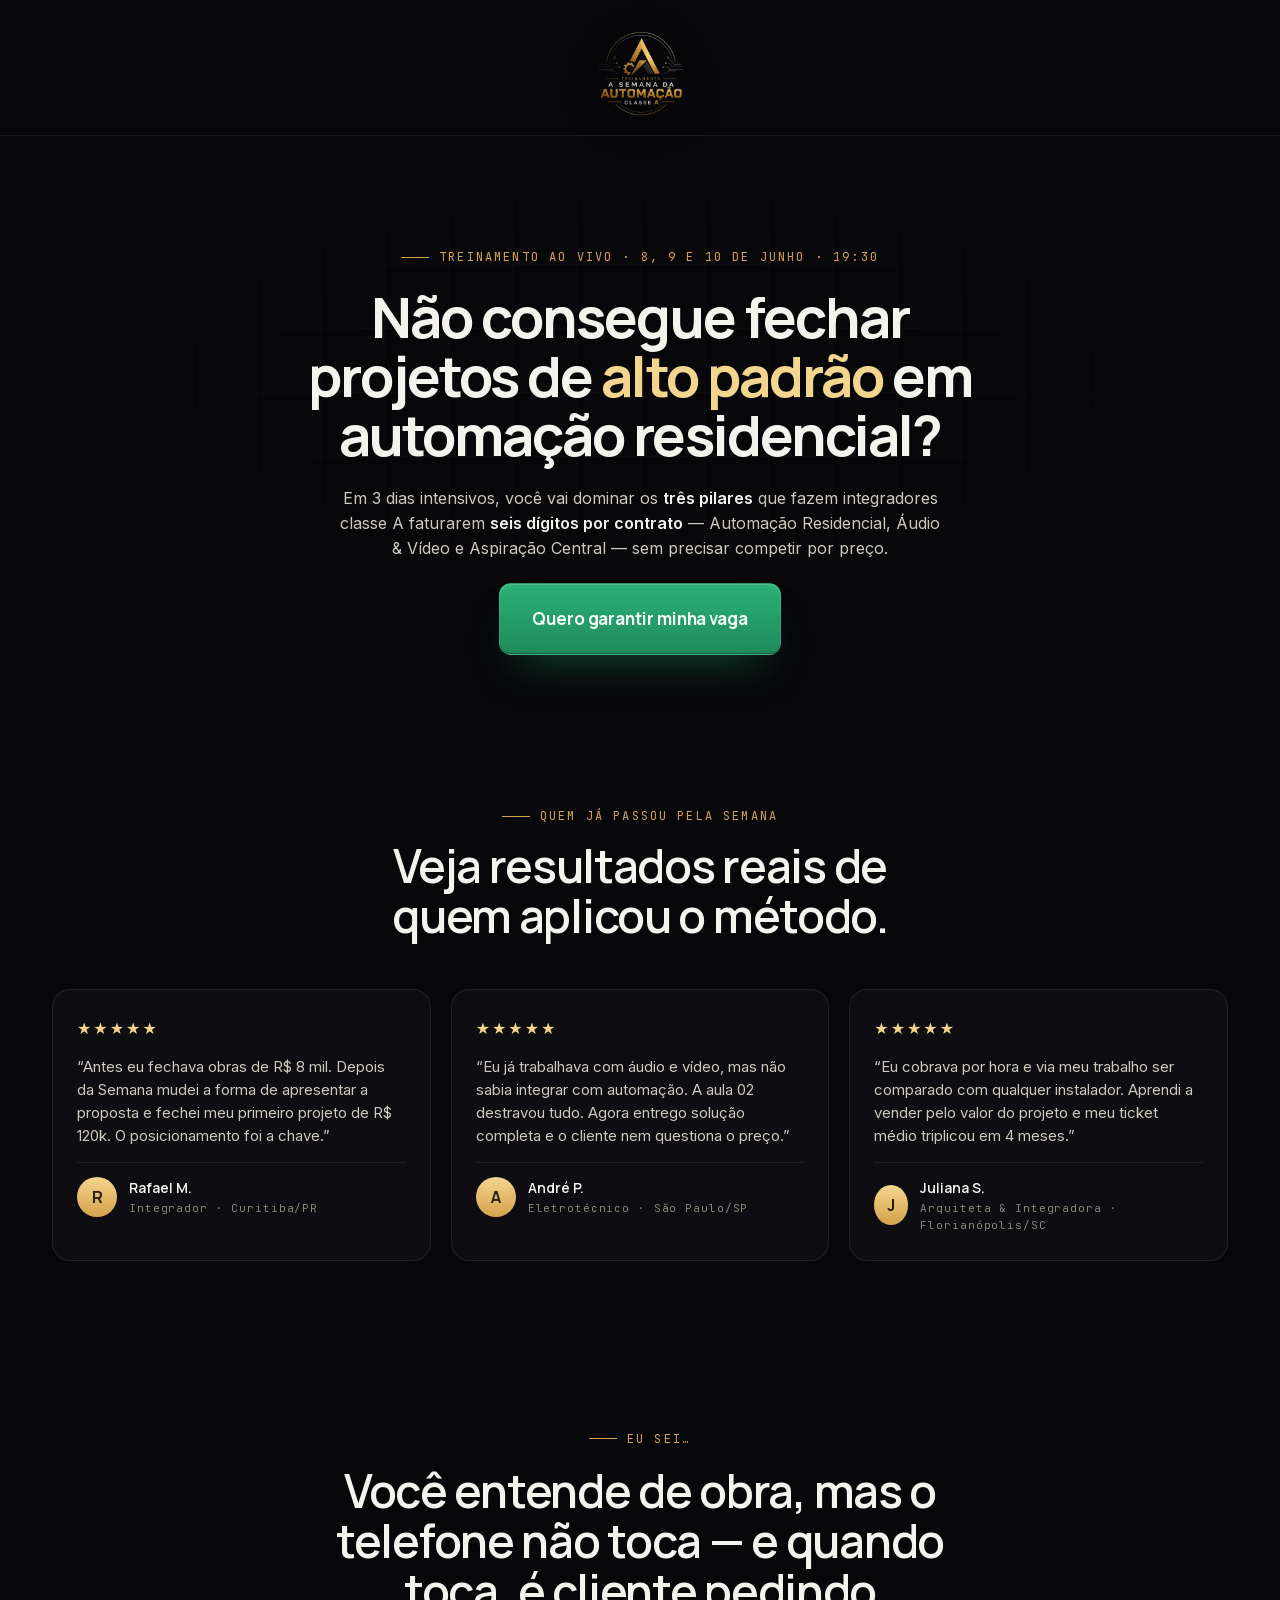
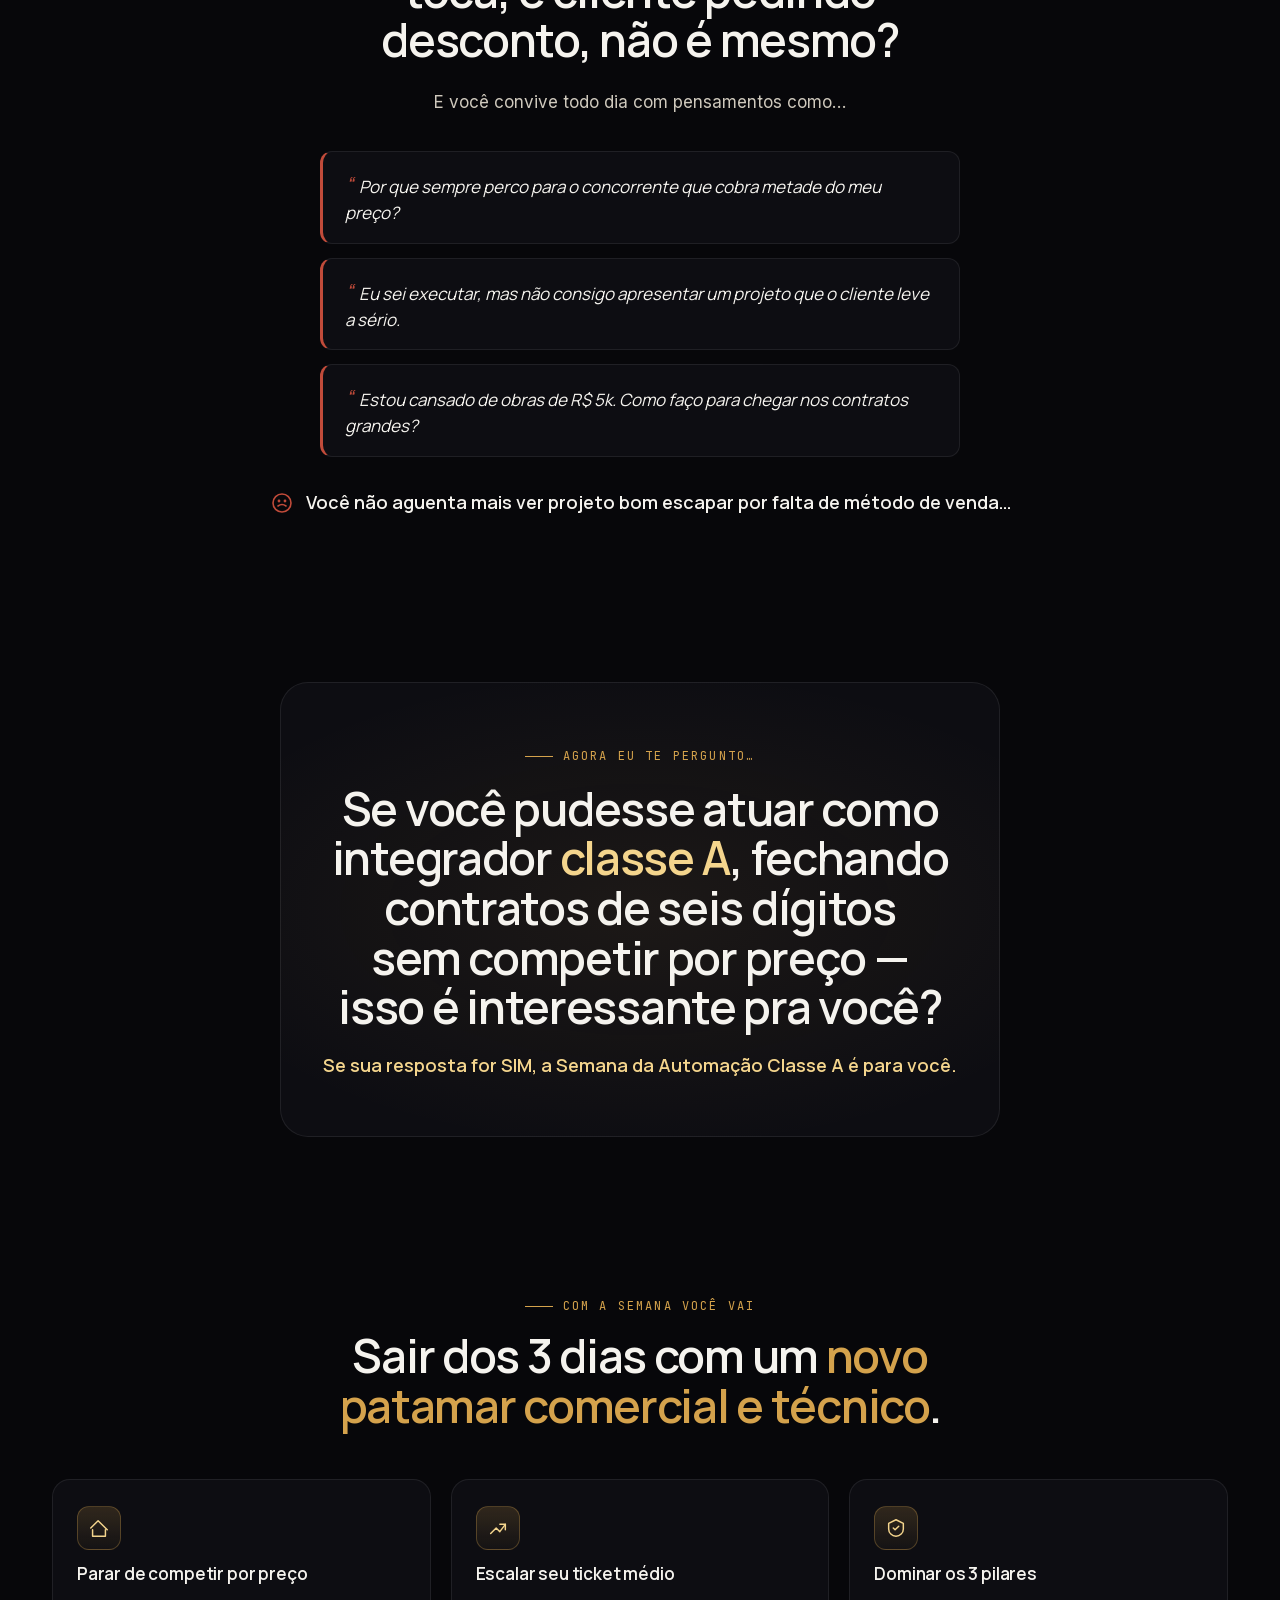
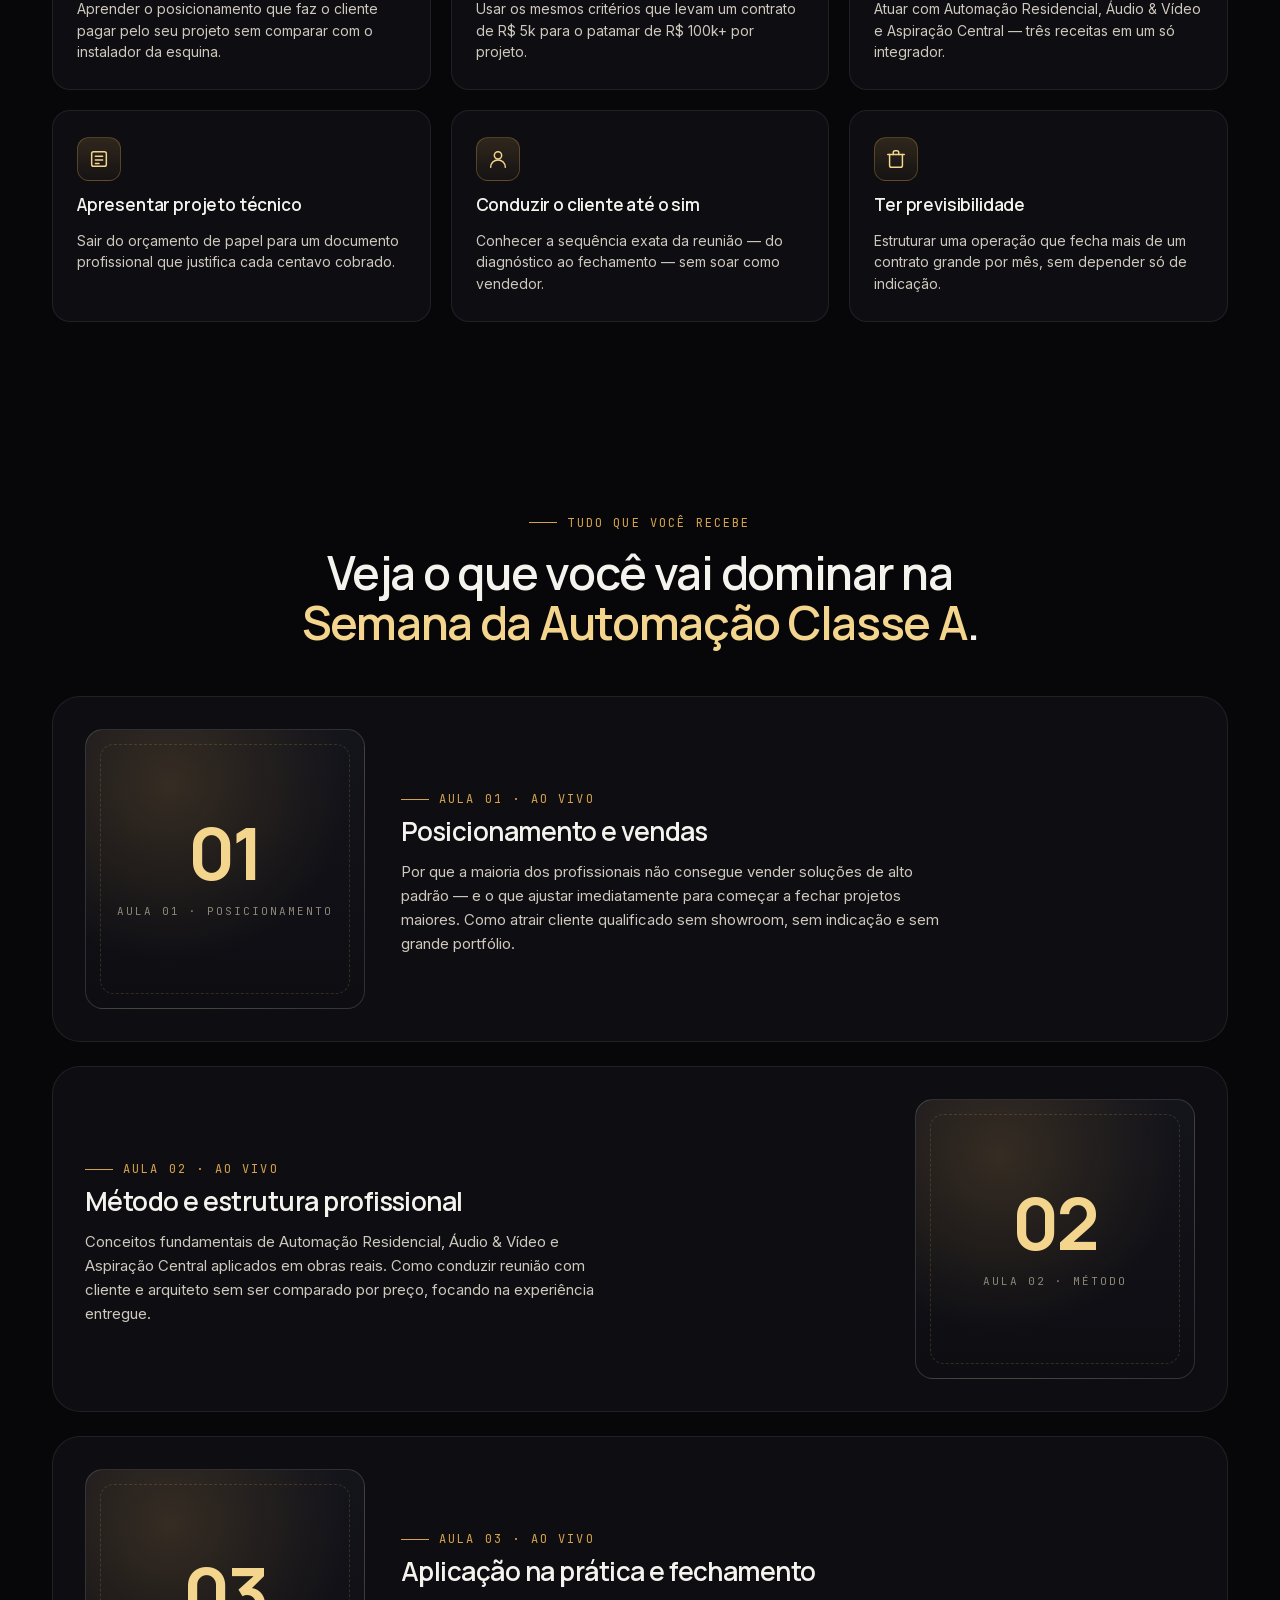
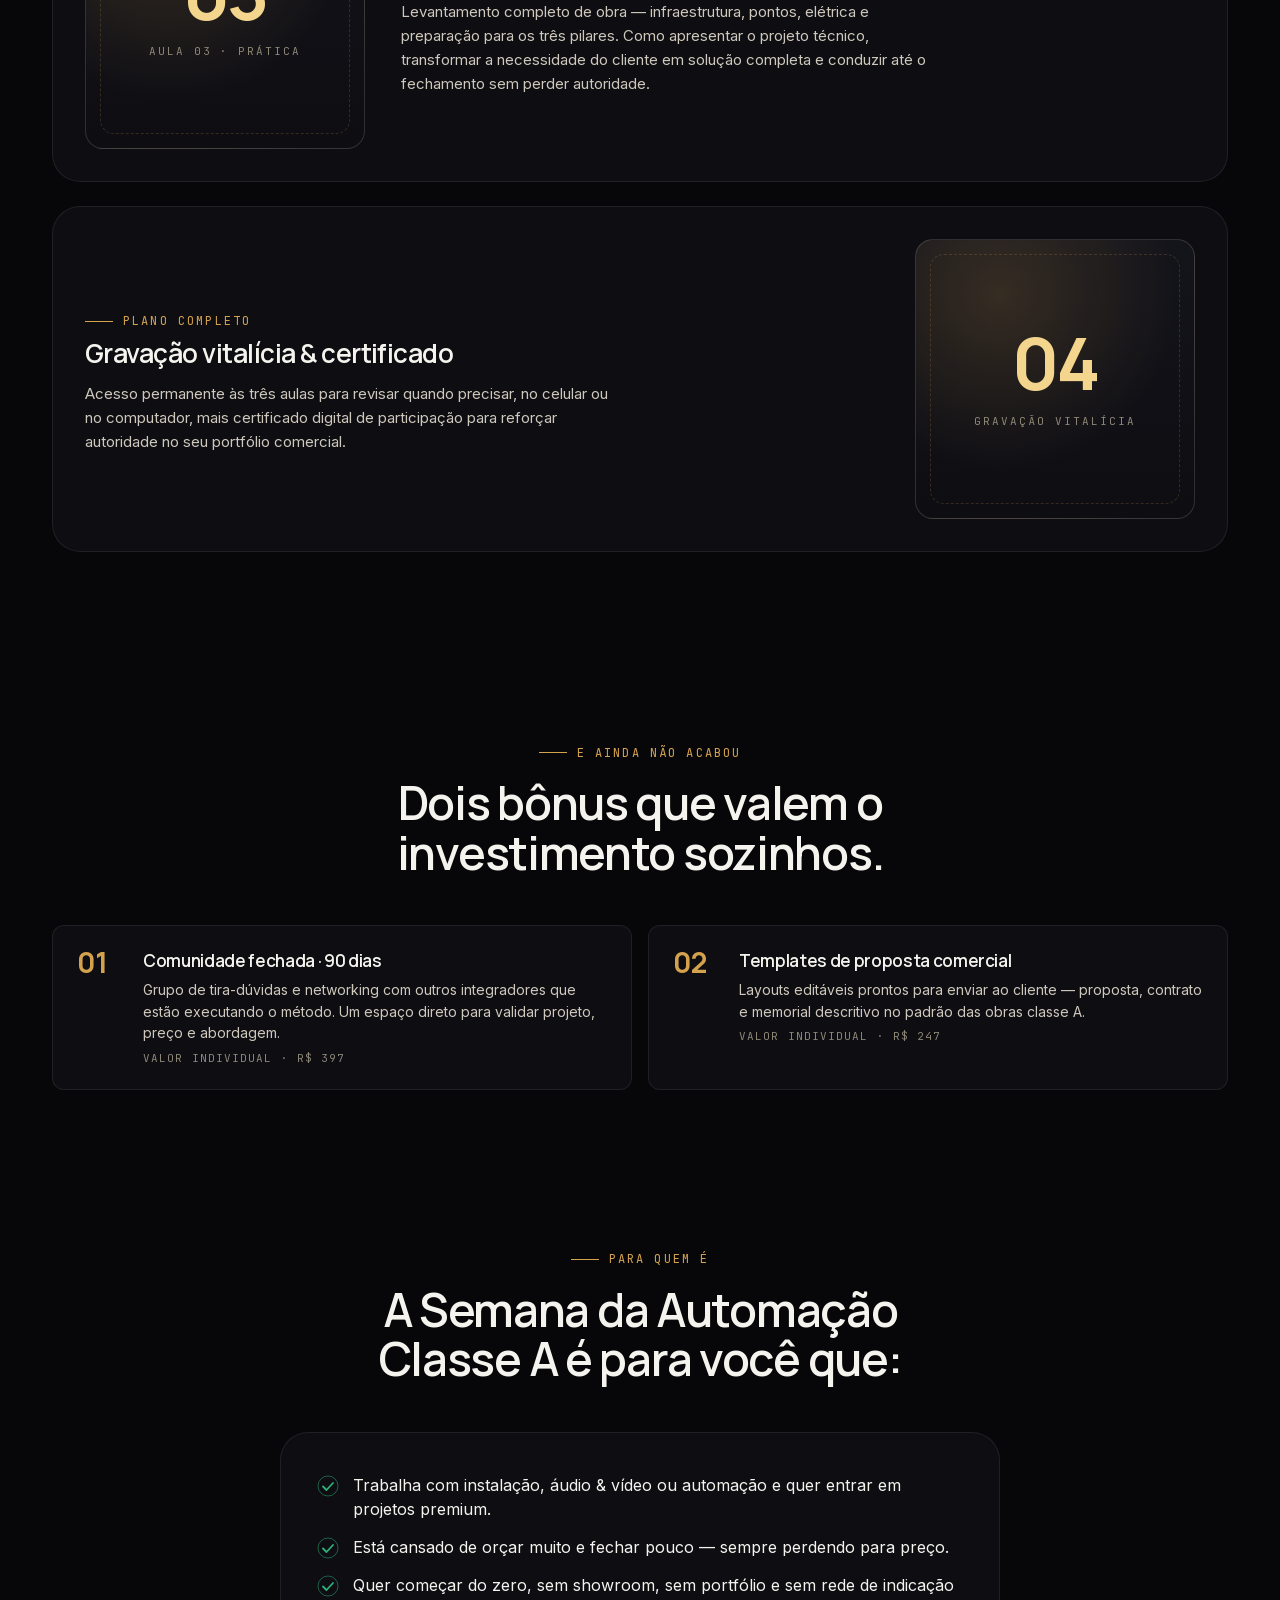
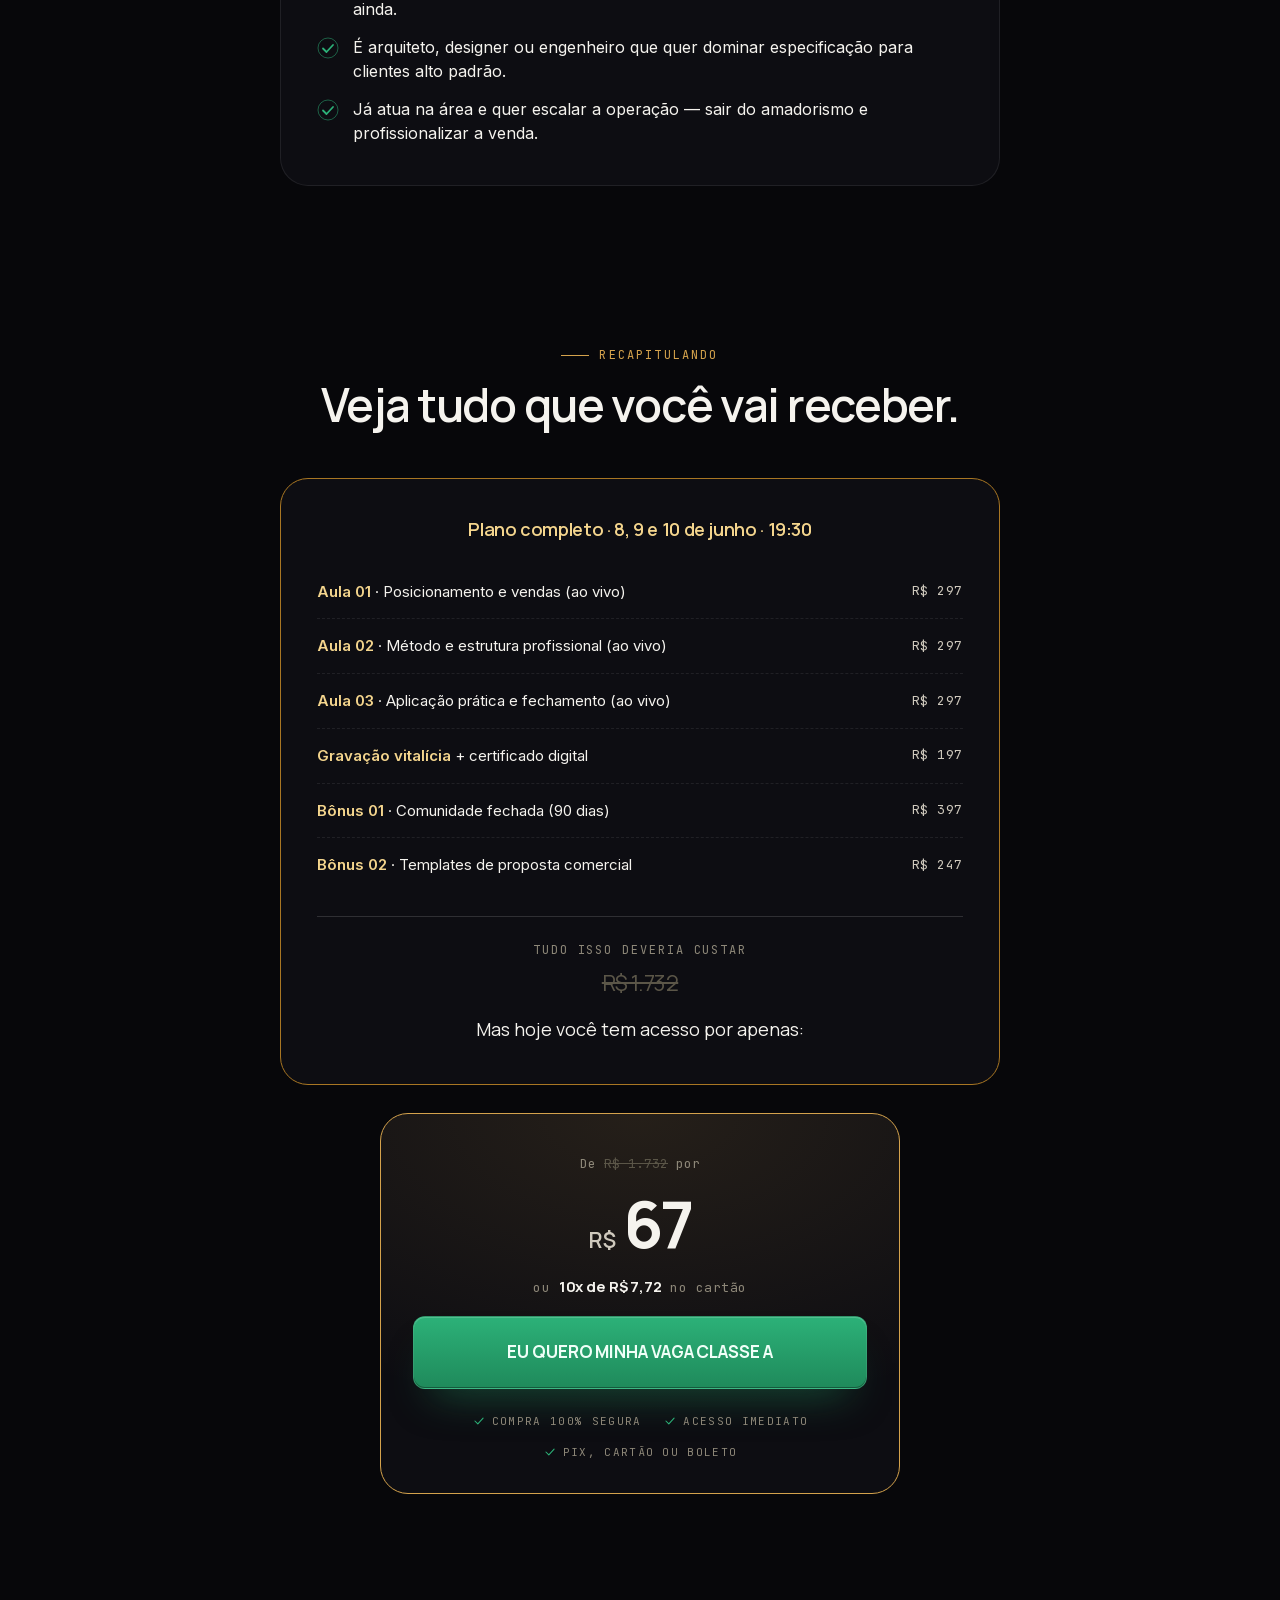
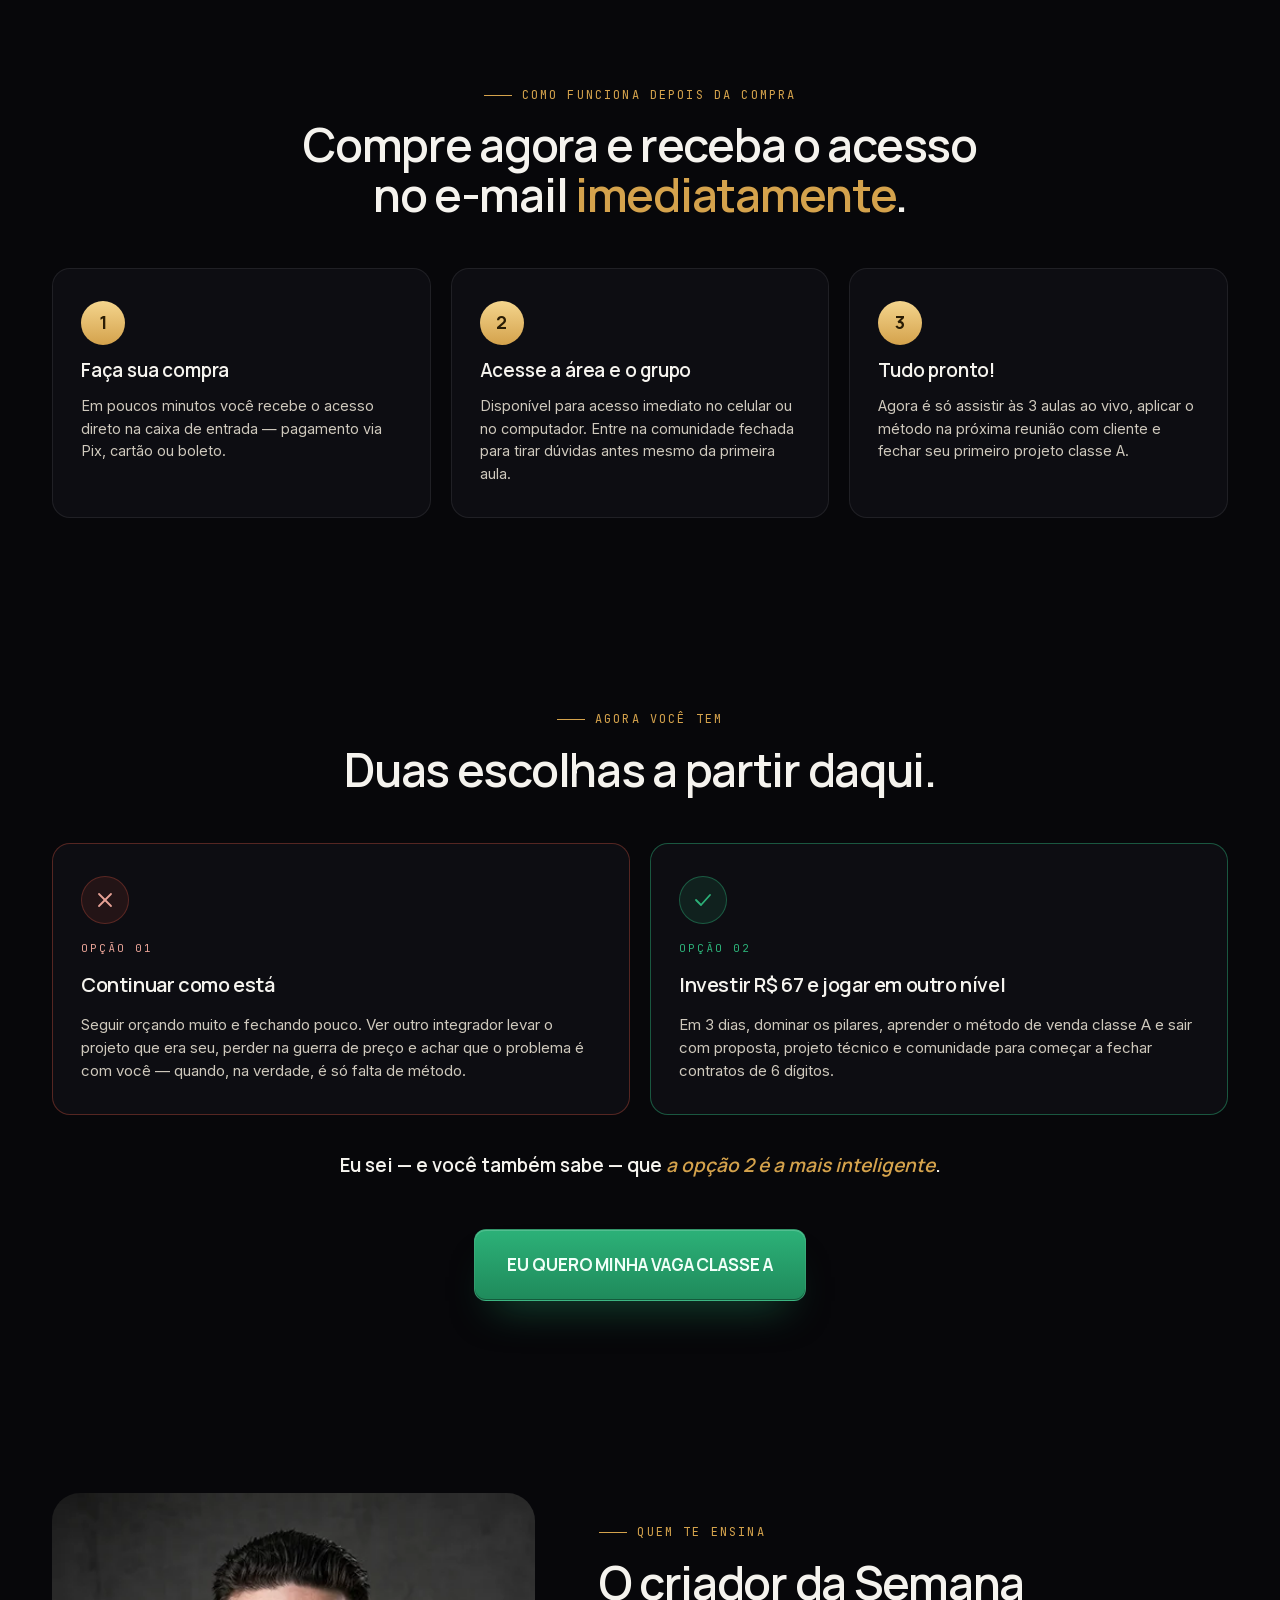
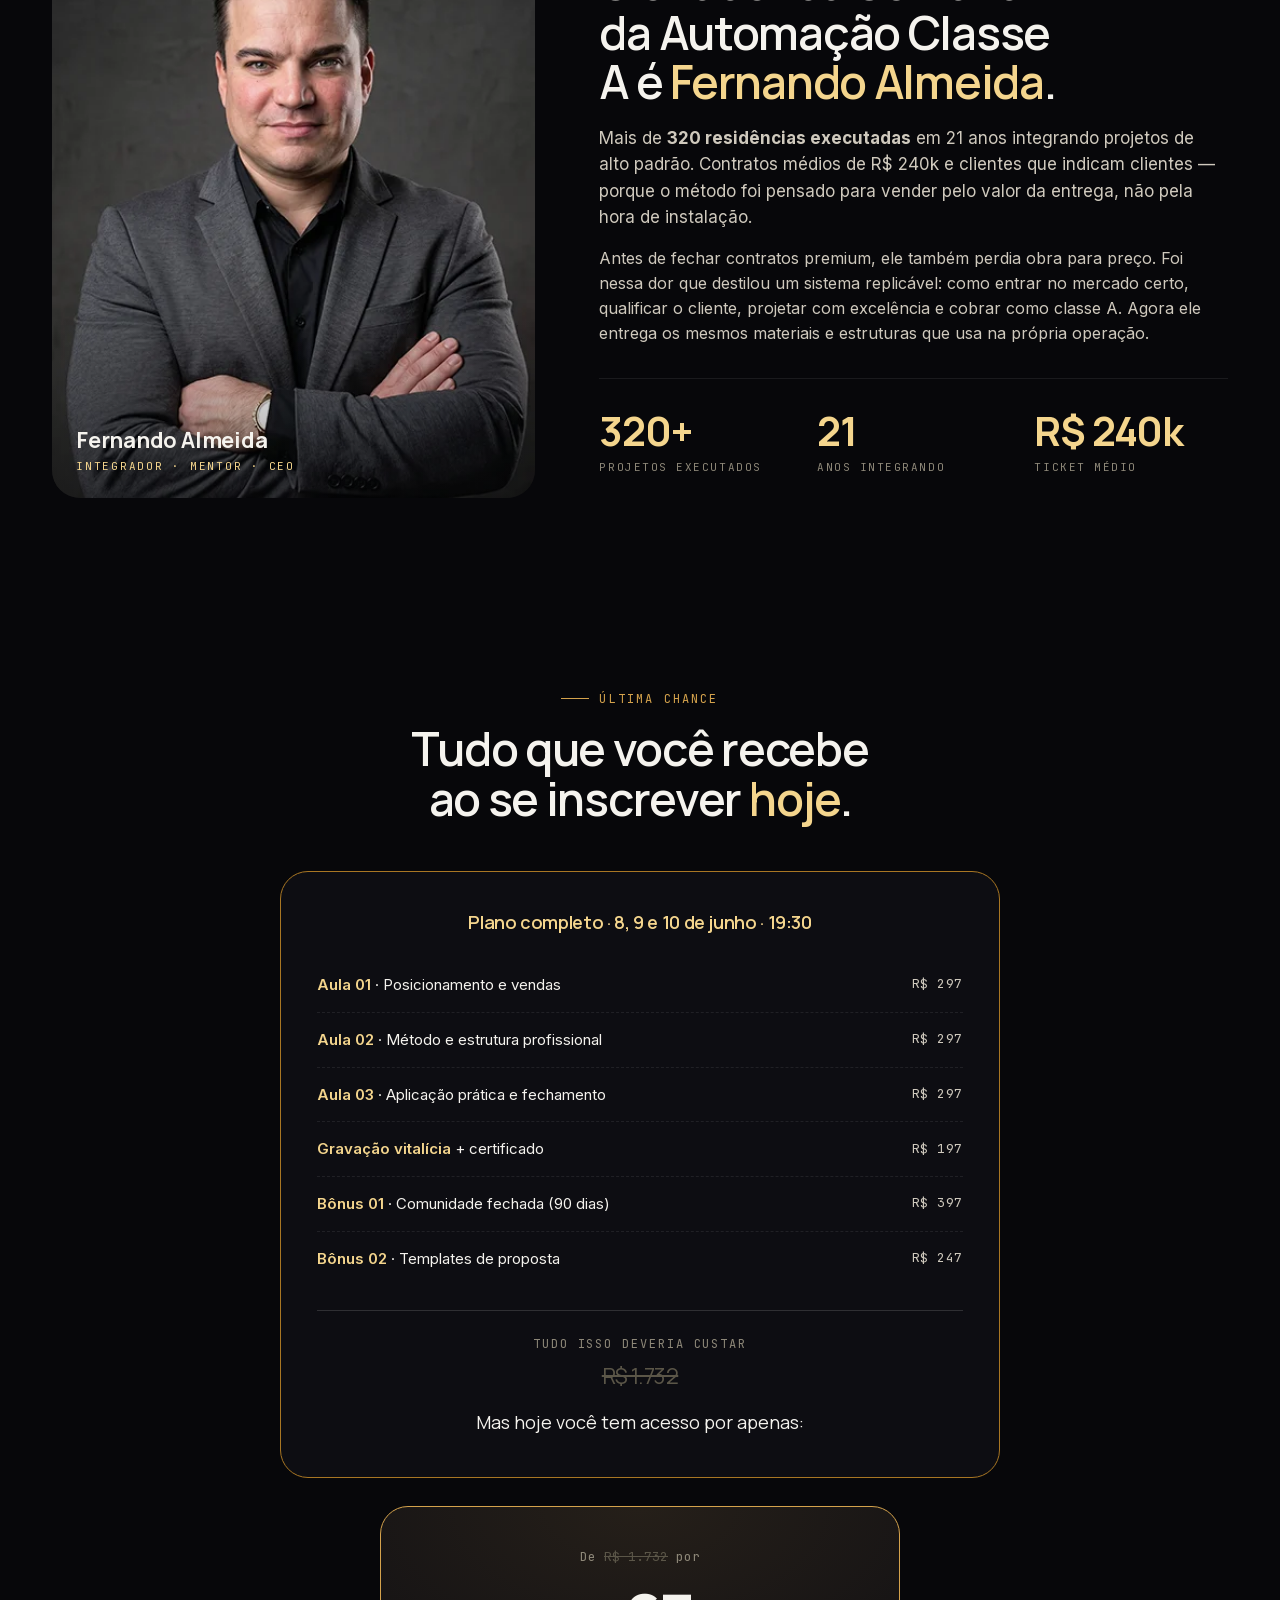
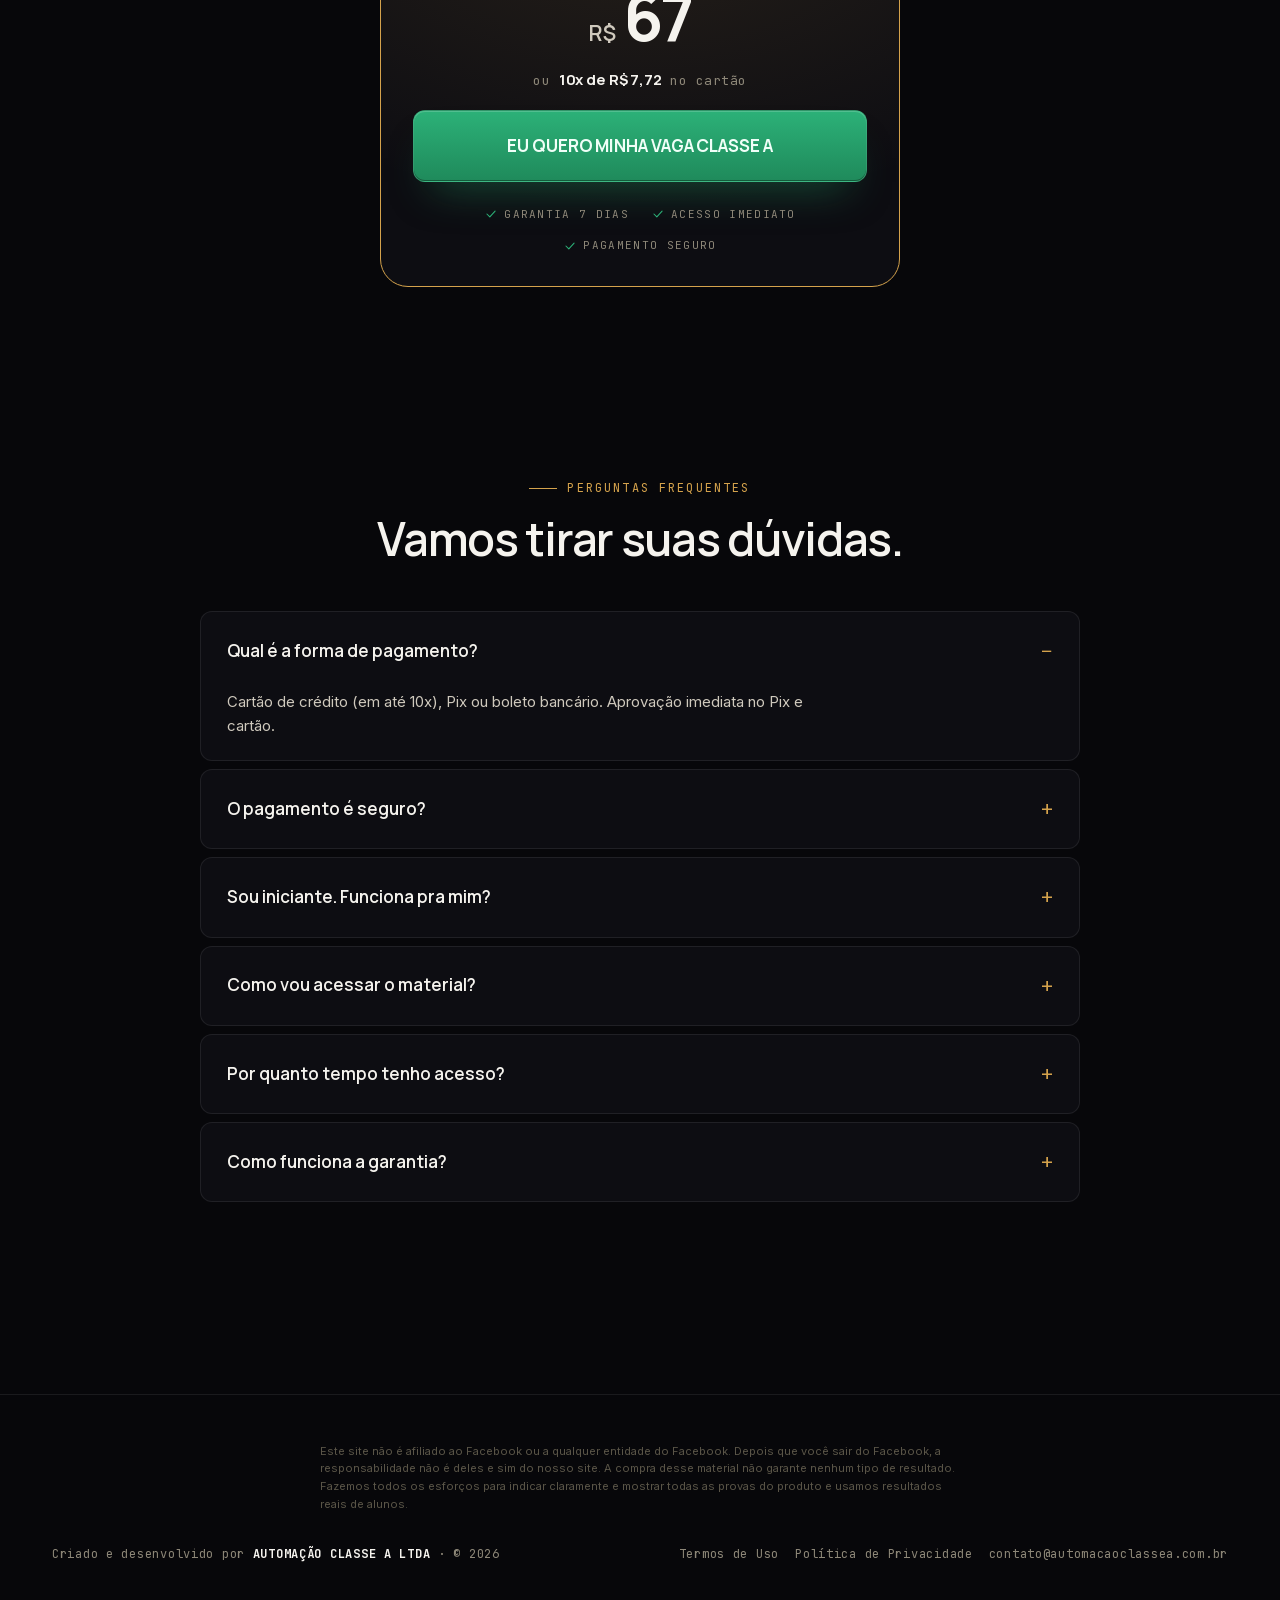
==== commit 54aaeecf: "content(index): ajustar preço para R$ 67 (parcela 10x R$ 7,72) Co-Authored-By: Claude Opus 4.8 (1M c" ====
--- a/index.html
+++ b/index.html
@@ -1058,9 +1058,9 @@
         <div class="from">De <s>R$ 1.732</s> por</div>
         <div class="price-main">
           <span class="price-currency">R$</span>
-          <span class="price-value">97</span>
-        </div>
-        <div class="price-cash">ou <strong>10x de R$ 11,18</strong> no cartão</div>
+          <span class="price-value">67</span>
+        </div>
+        <div class="price-cash">ou <strong>10x de R$ 7,72</strong> no cartão</div>
 
         <a href="https://pay.hotmart.com/R103077175B?checkoutMode=10" target="_blank" rel="noopener noreferrer"
           class="btn btn-primary btn-lg btn-block">
@@ -1162,7 +1162,7 @@
             </svg>
           </div>
           <span class="label">Opção 02</span>
-          <h3>Investir R$ 97 e jogar em outro nível</h3>
+          <h3>Investir R$ 67 e jogar em outro nível</h3>
           <p>
             Em 3 dias, dominar os pilares, aprender o método de venda classe A e sair com proposta, projeto técnico e
             comunidade para começar a fechar contratos de 6 dígitos.
@@ -1266,9 +1266,9 @@
         <div class="from">De <s>R$ 1.732</s> por</div>
         <div class="price-main">
           <span class="price-currency">R$</span>
-          <span class="price-value">97</span>
-        </div>
-        <div class="price-cash">ou <strong>10x de R$ 11,18</strong> no cartão</div>
+          <span class="price-value">67</span>
+        </div>
+        <div class="price-cash">ou <strong>10x de R$ 7,72</strong> no cartão</div>
 
         <a href="https://pay.hotmart.com/R103077175B?checkoutMode=10" target="_blank" rel="noopener noreferrer"
           class="btn btn-primary btn-lg btn-block">
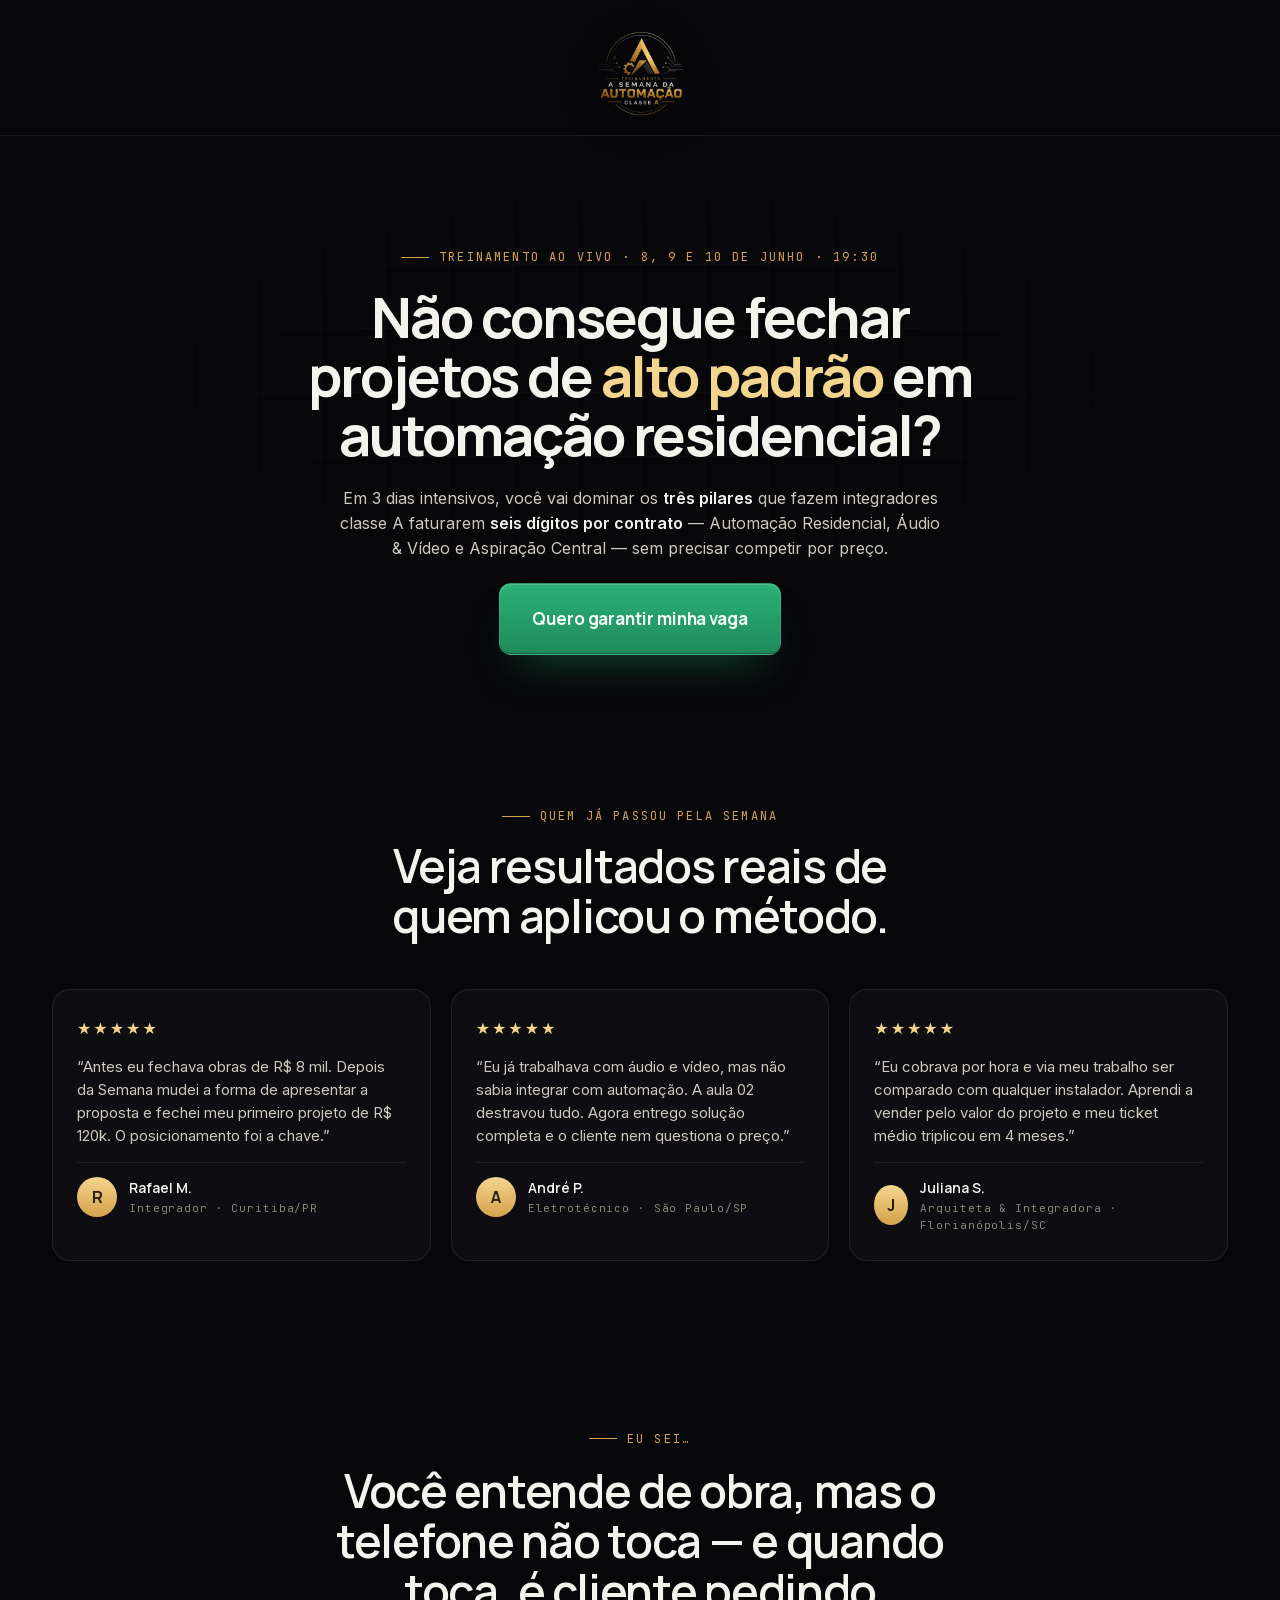
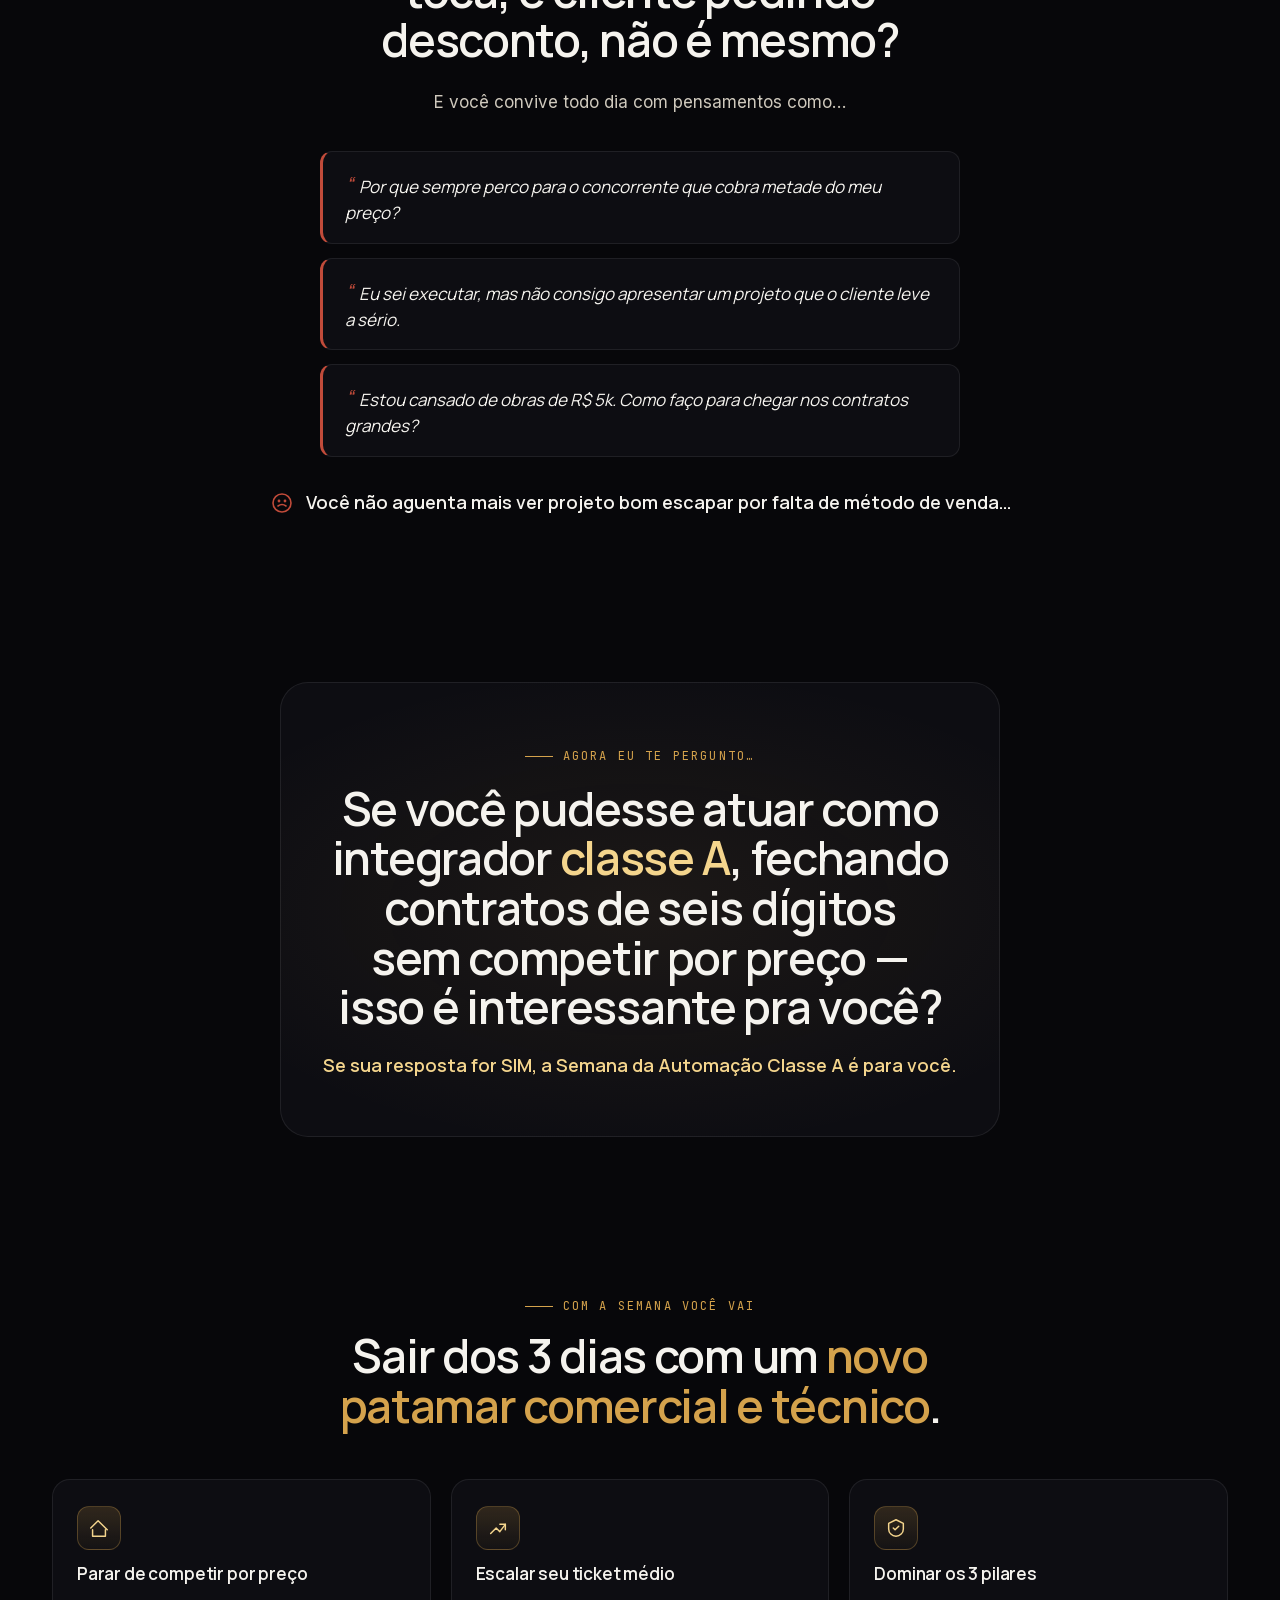
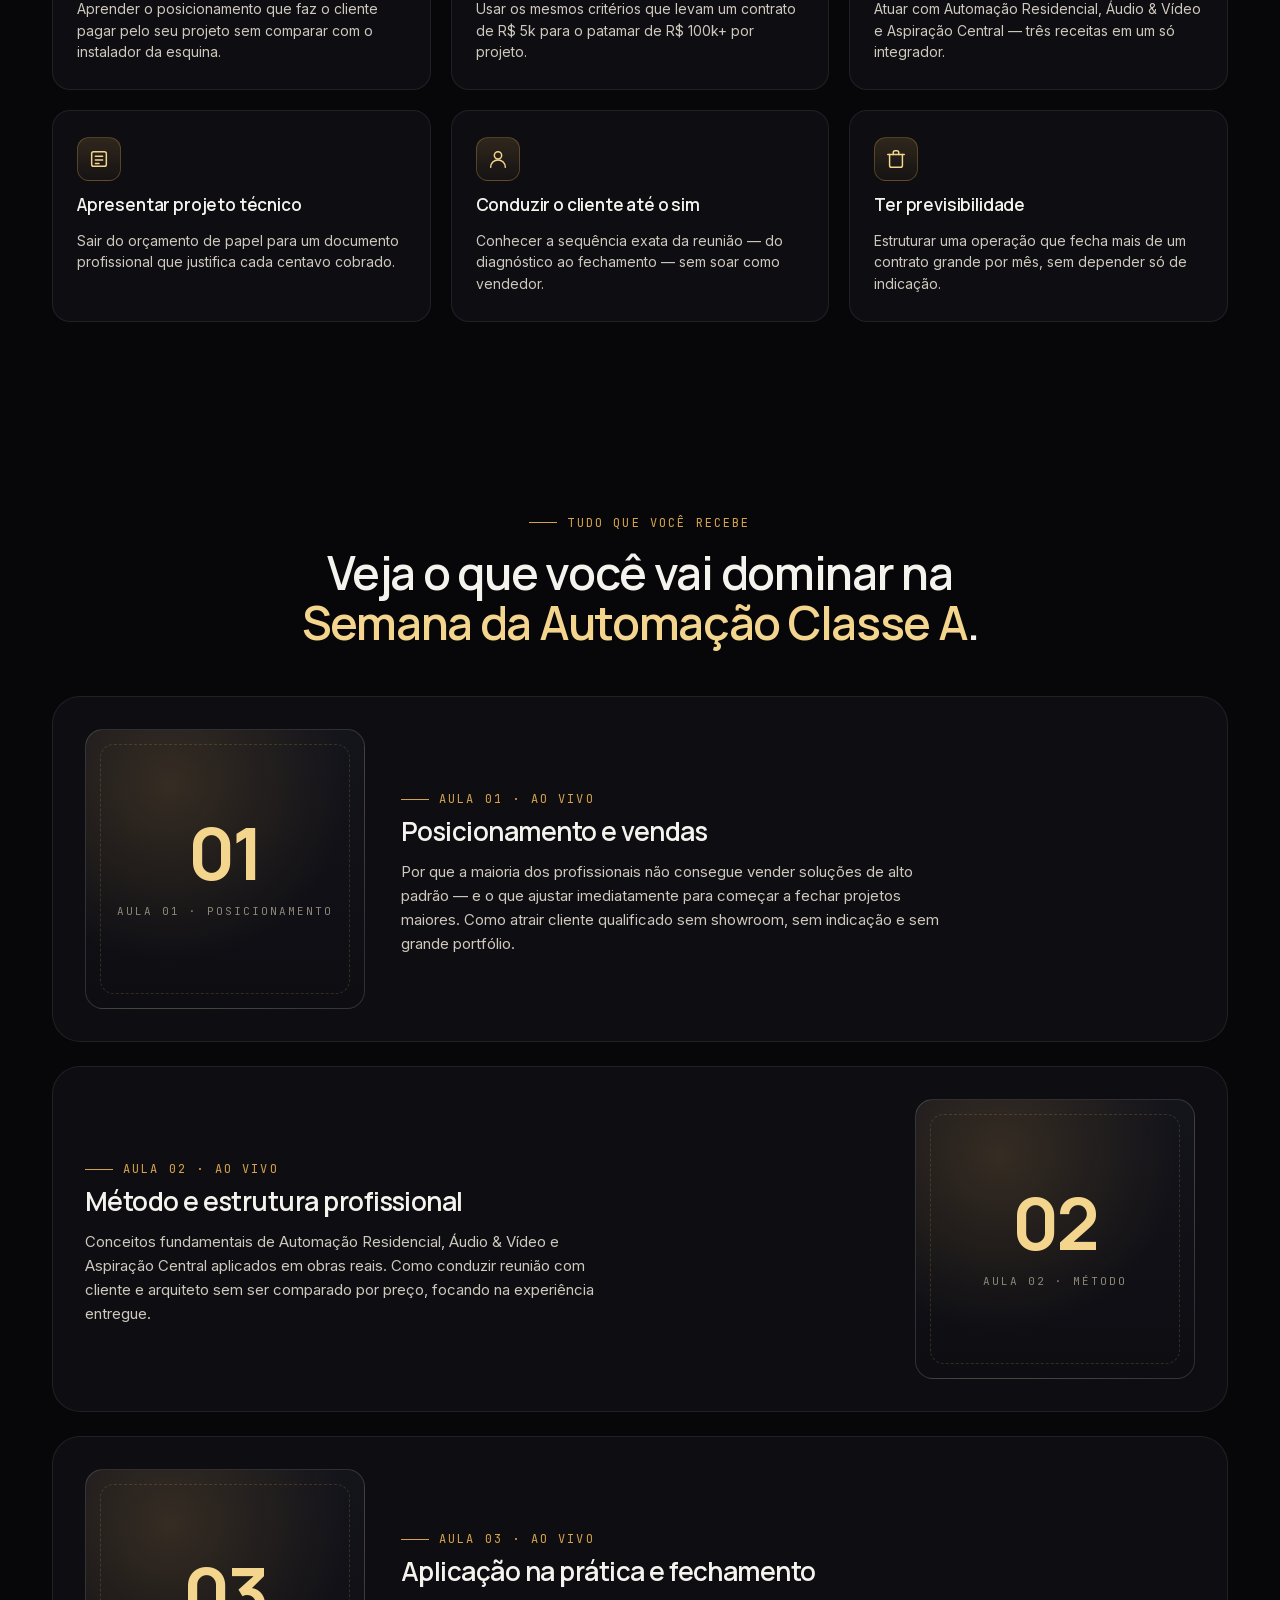
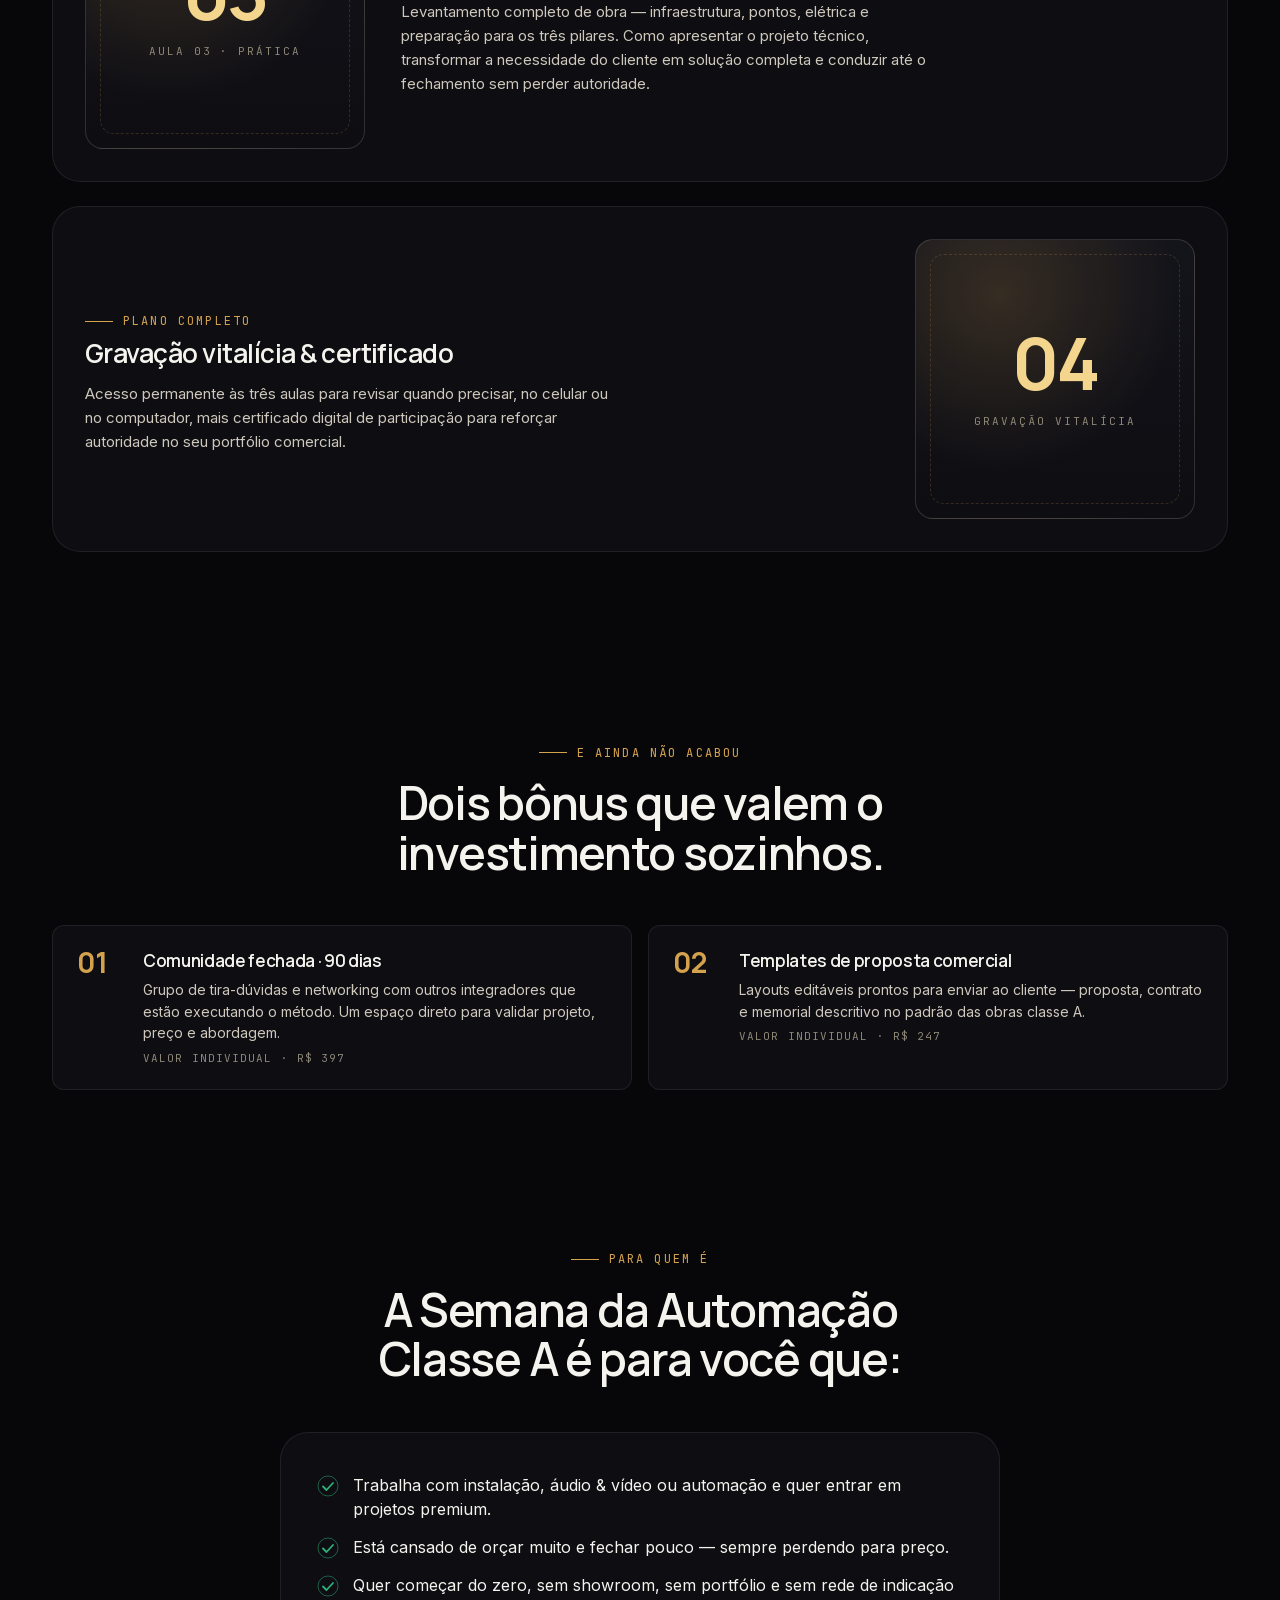
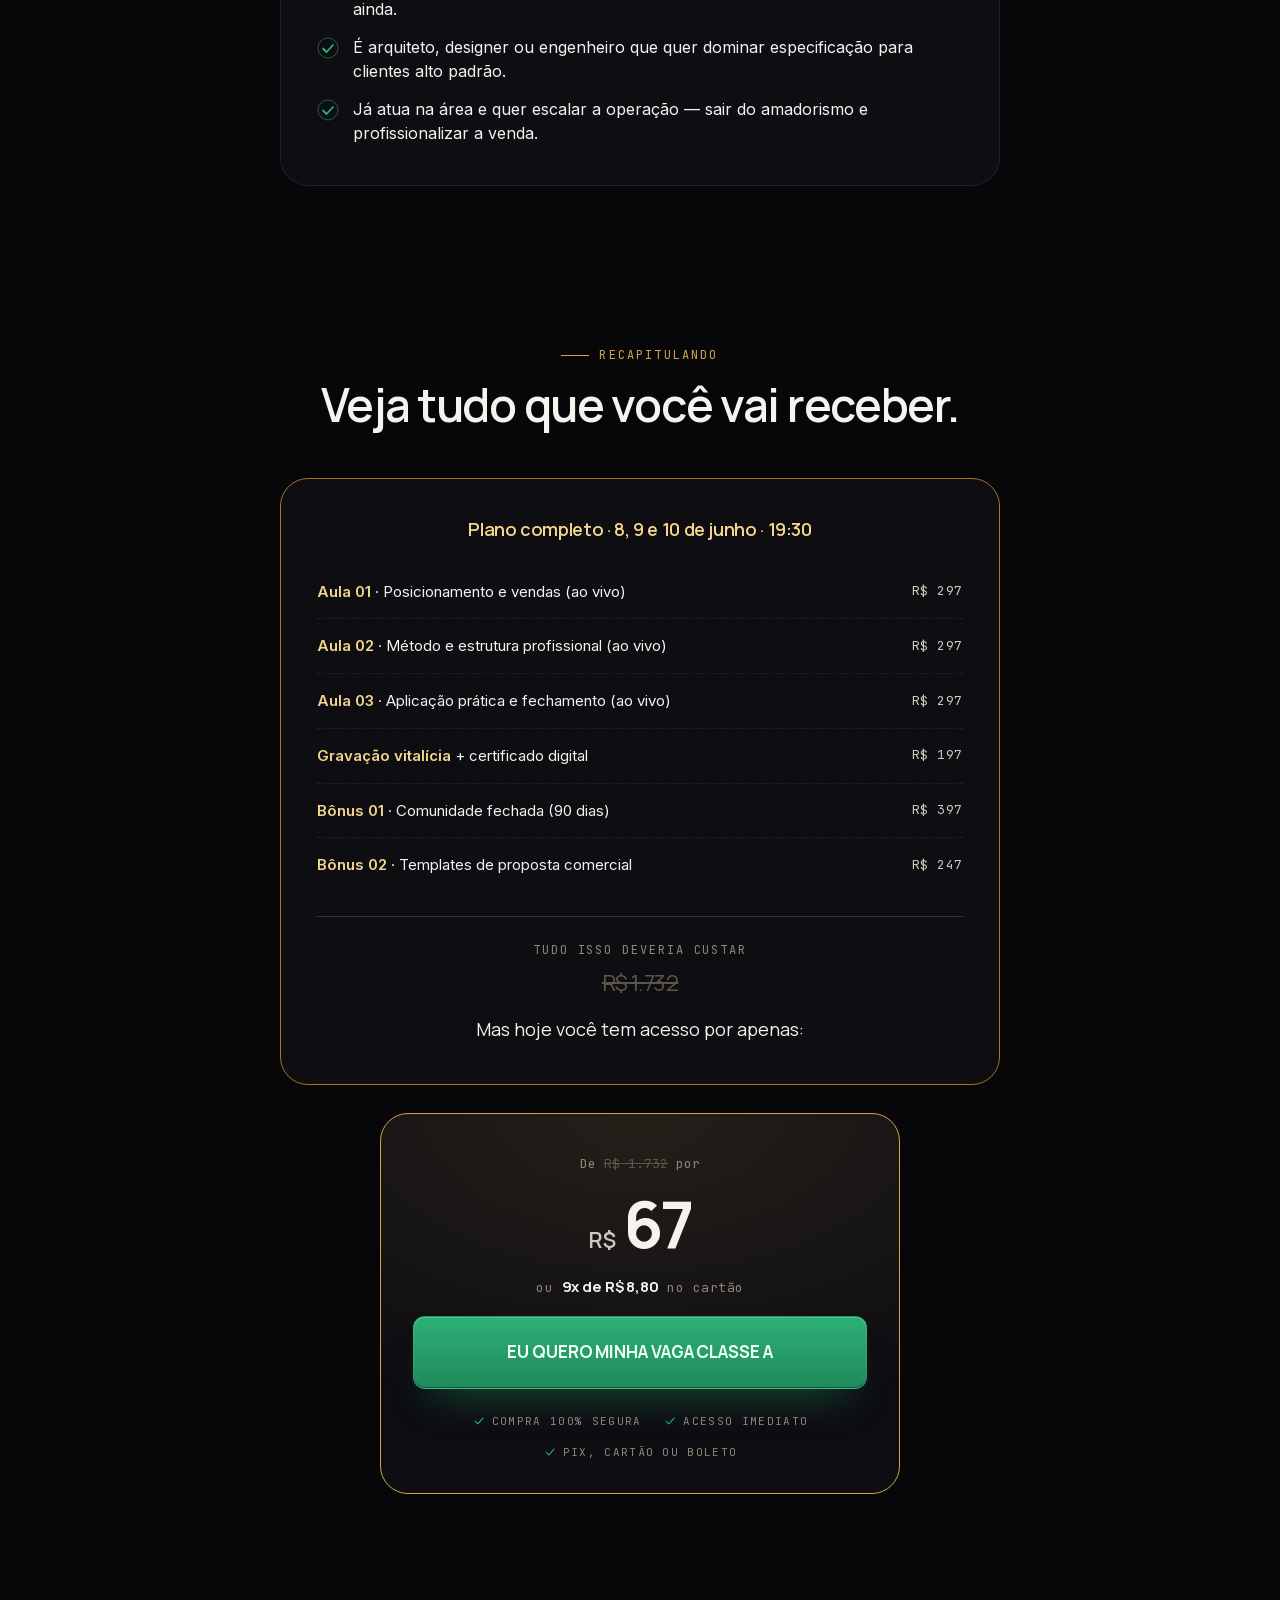
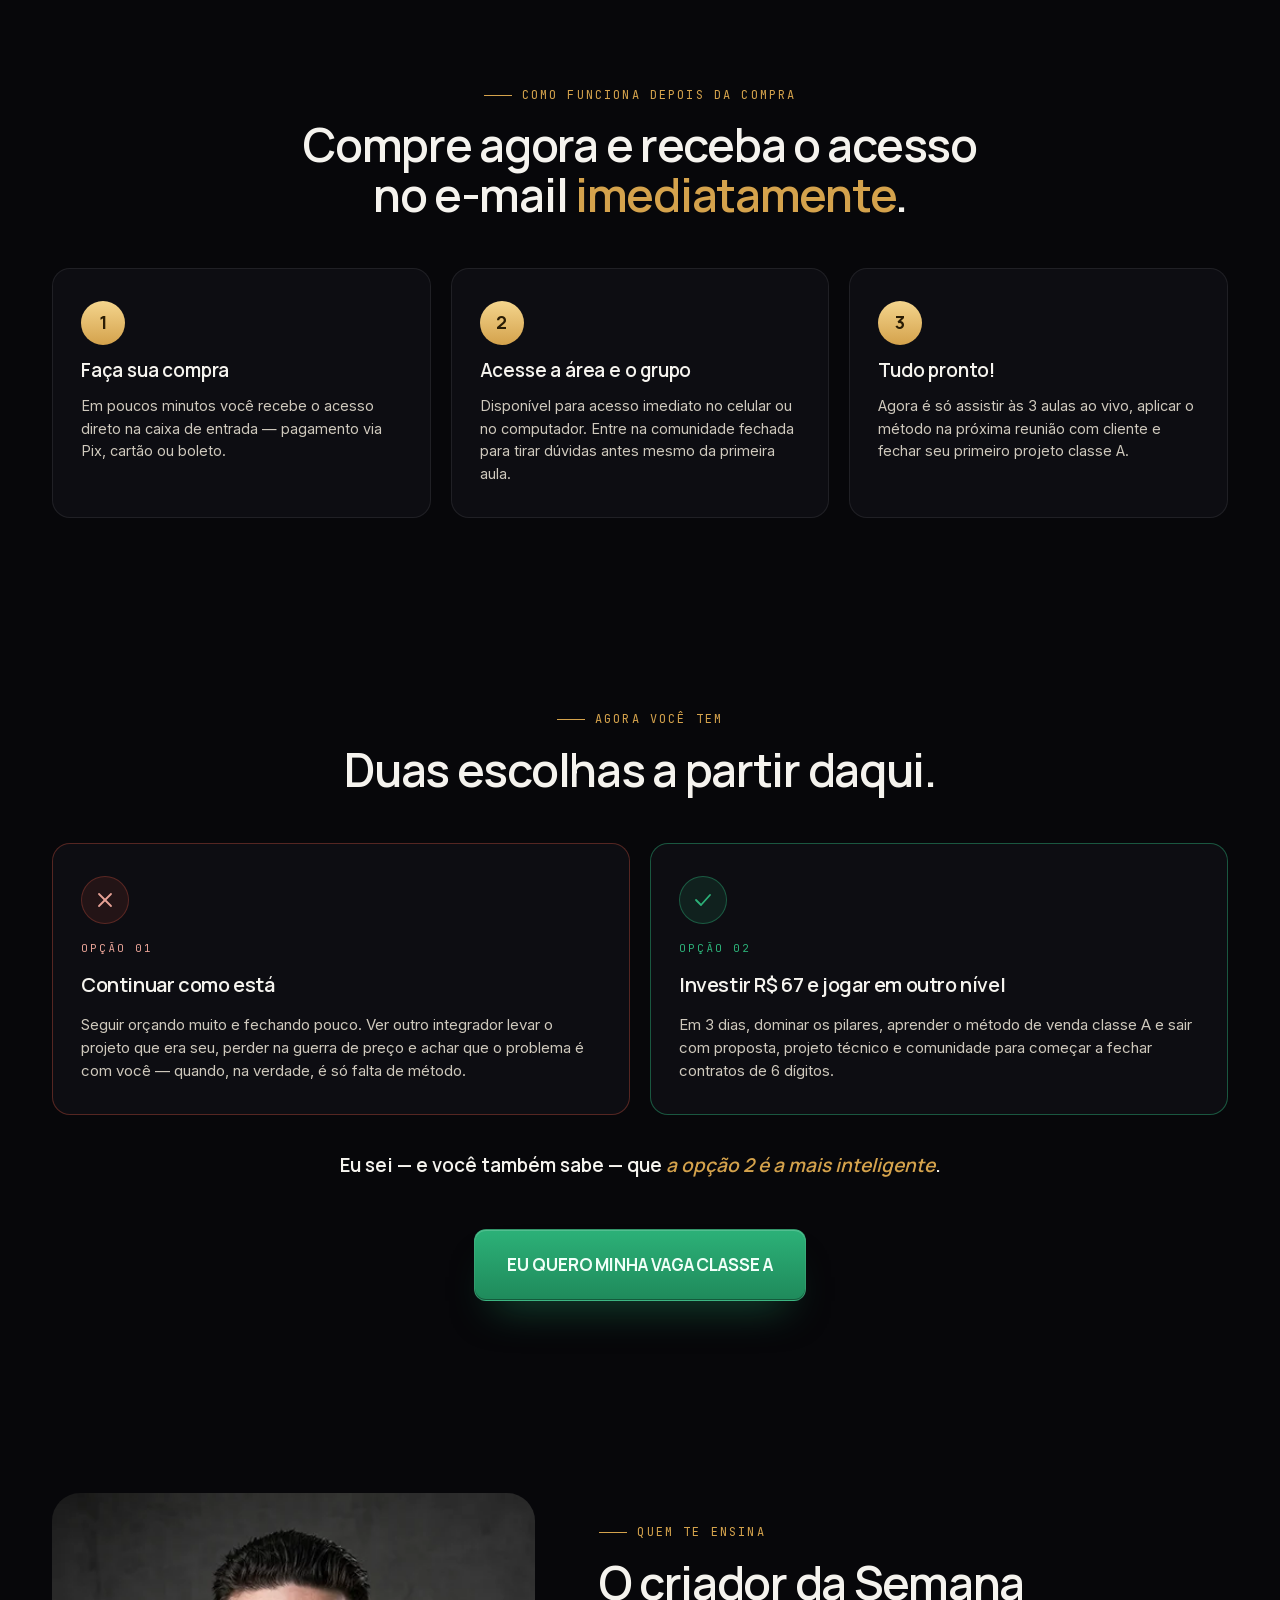
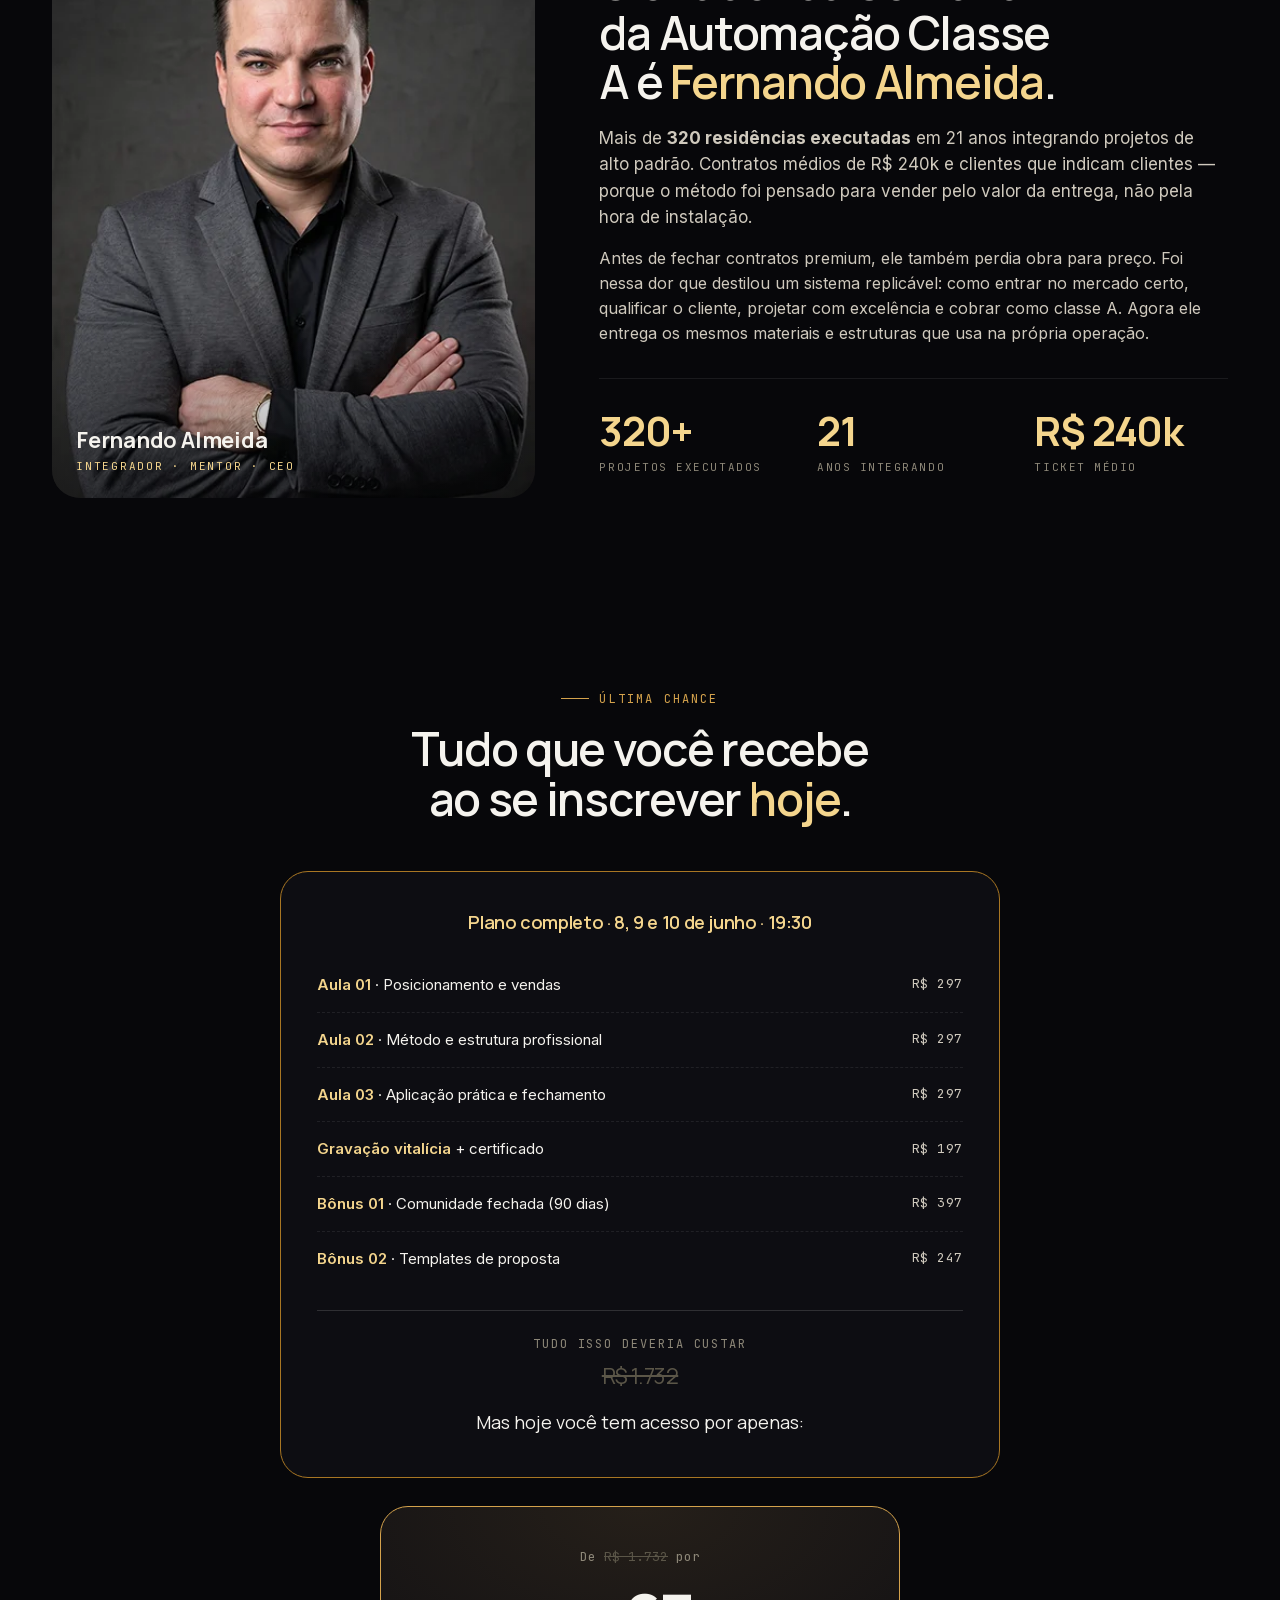
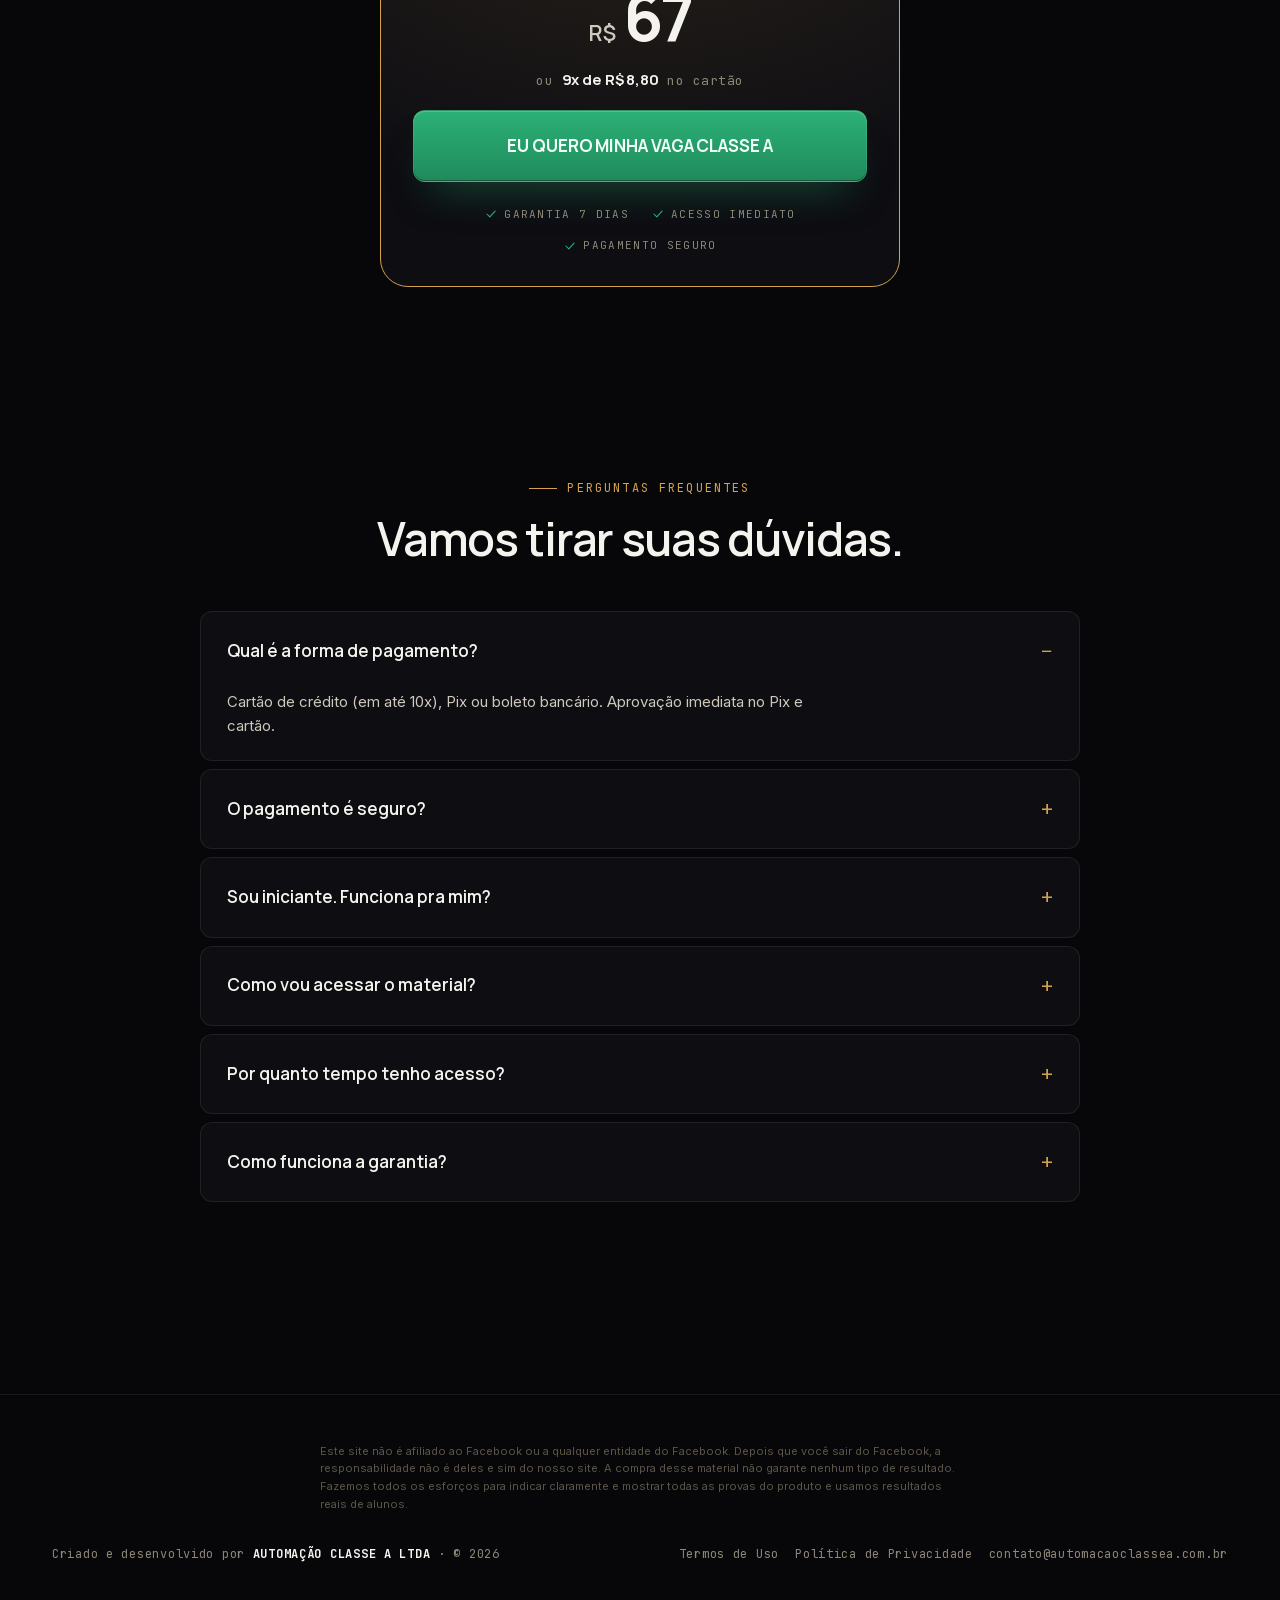
==== commit 73ddd59f: "content(index): parcelamento 9x de R$ 8,80 Co-Authored-By: Claude Opus 4.8 (1M context) <noreply@ant" ====
--- a/index.html
+++ b/index.html
@@ -1060,7 +1060,7 @@
           <span class="price-currency">R$</span>
           <span class="price-value">67</span>
         </div>
-        <div class="price-cash">ou <strong>10x de R$ 7,72</strong> no cartão</div>
+        <div class="price-cash">ou <strong>9x de R$ 8,80</strong> no cartão</div>
 
         <a href="https://pay.hotmart.com/R103077175B?checkoutMode=10" target="_blank" rel="noopener noreferrer"
           class="btn btn-primary btn-lg btn-block">
@@ -1268,7 +1268,7 @@
           <span class="price-currency">R$</span>
           <span class="price-value">67</span>
         </div>
-        <div class="price-cash">ou <strong>10x de R$ 7,72</strong> no cartão</div>
+        <div class="price-cash">ou <strong>9x de R$ 8,80</strong> no cartão</div>
 
         <a href="https://pay.hotmart.com/R103077175B?checkoutMode=10" target="_blank" rel="noopener noreferrer"
           class="btn btn-primary btn-lg btn-block">
